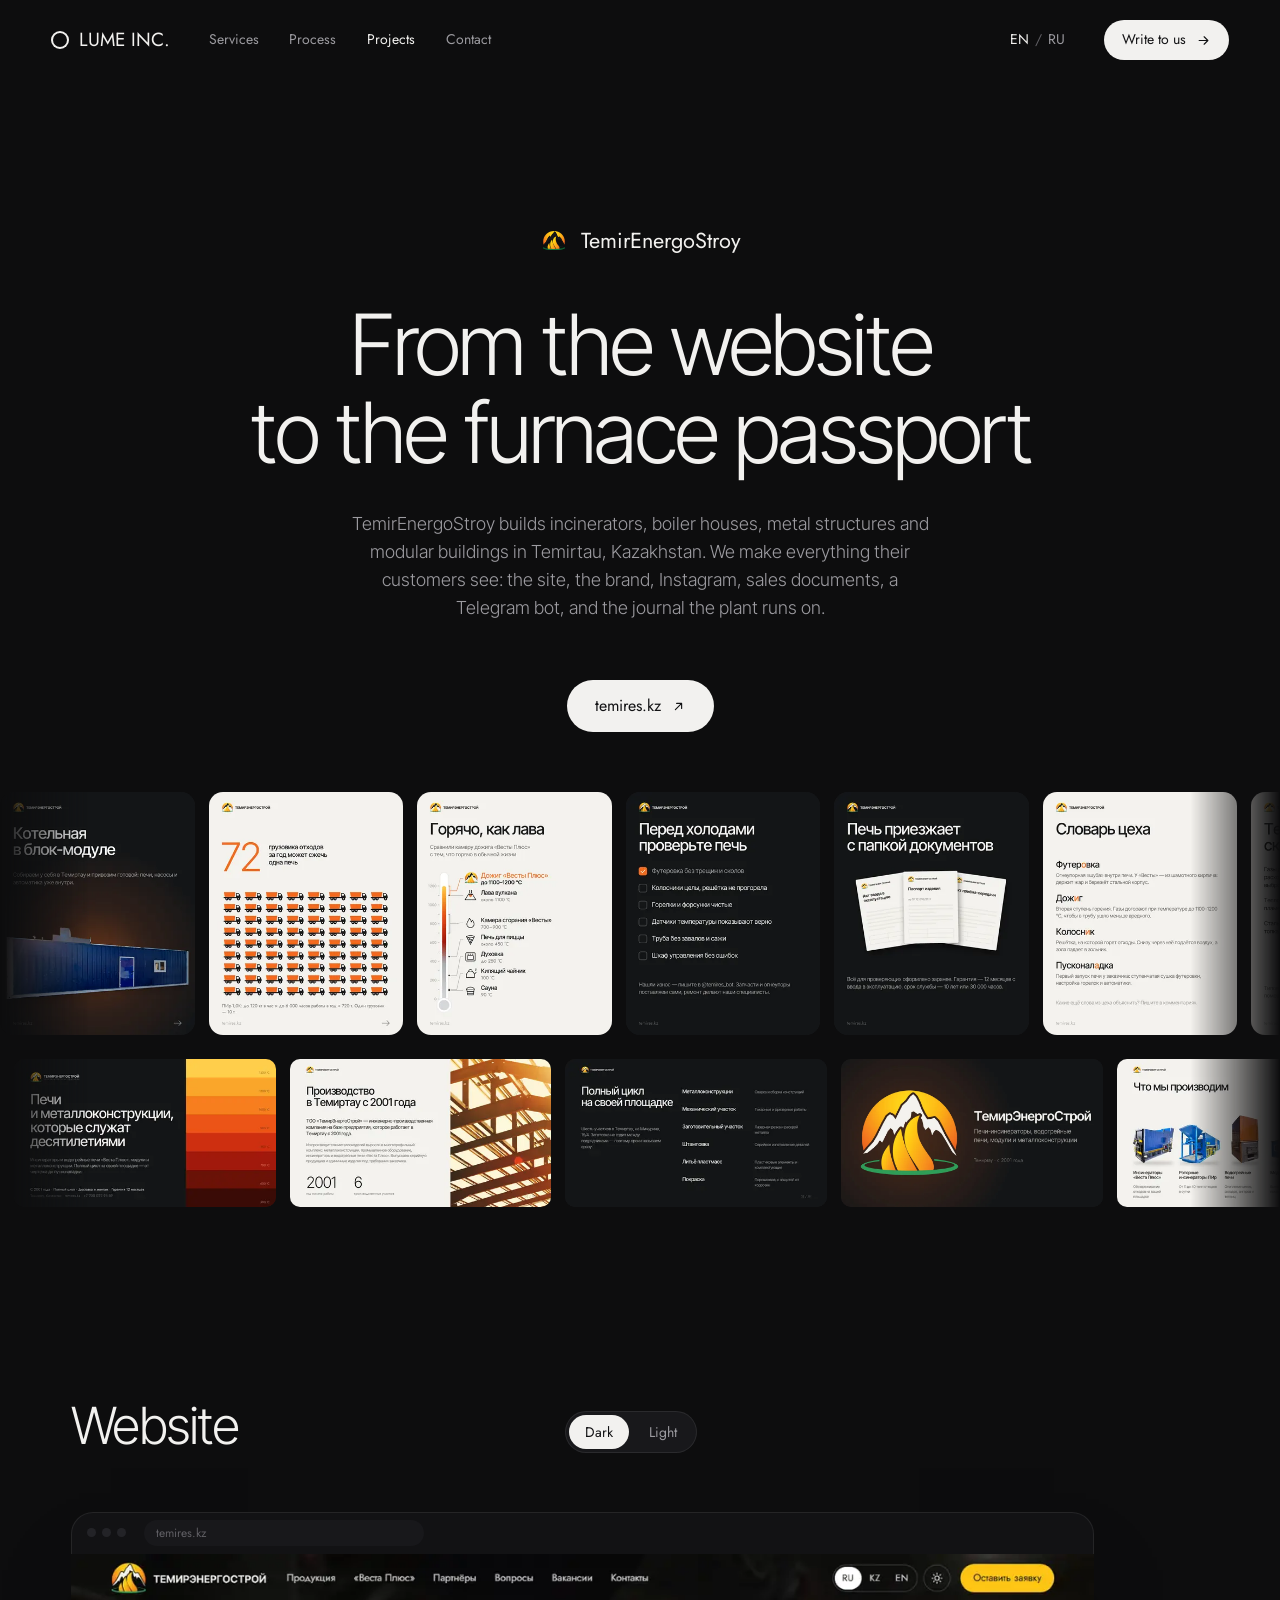
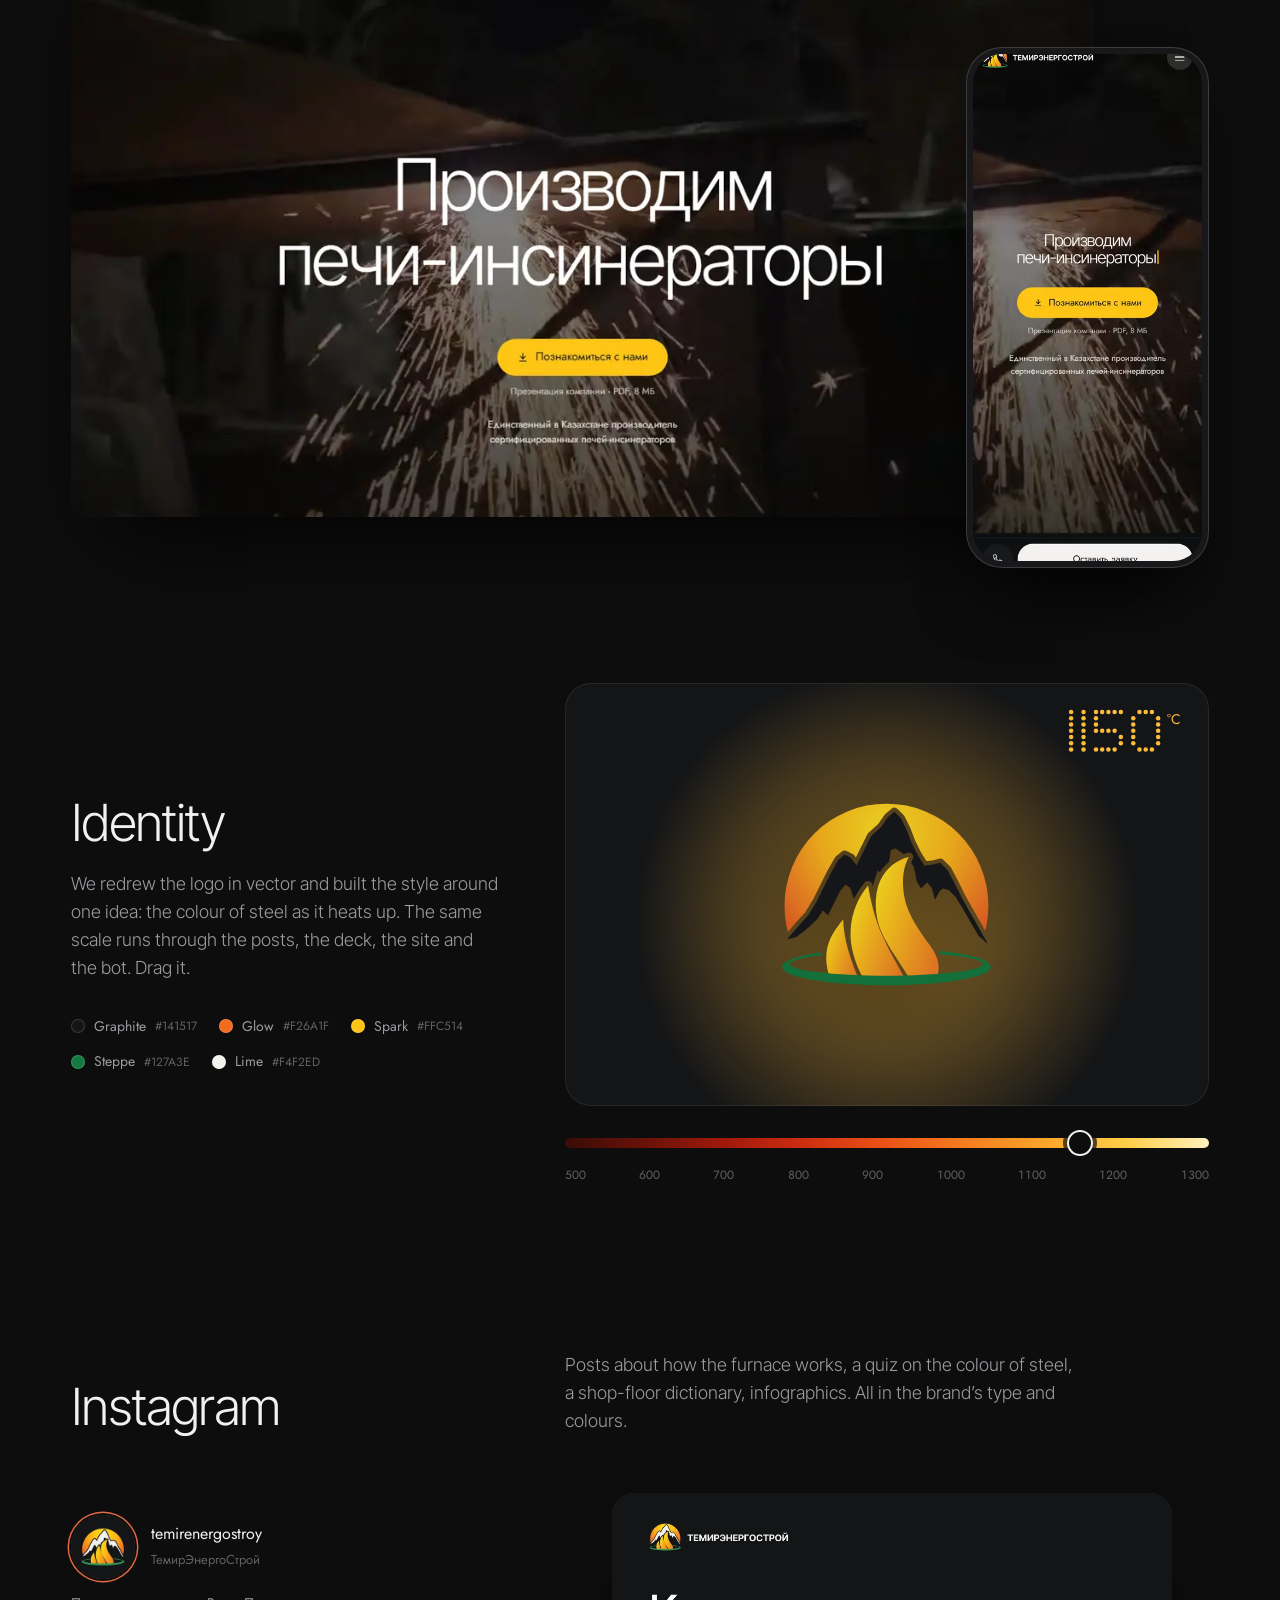
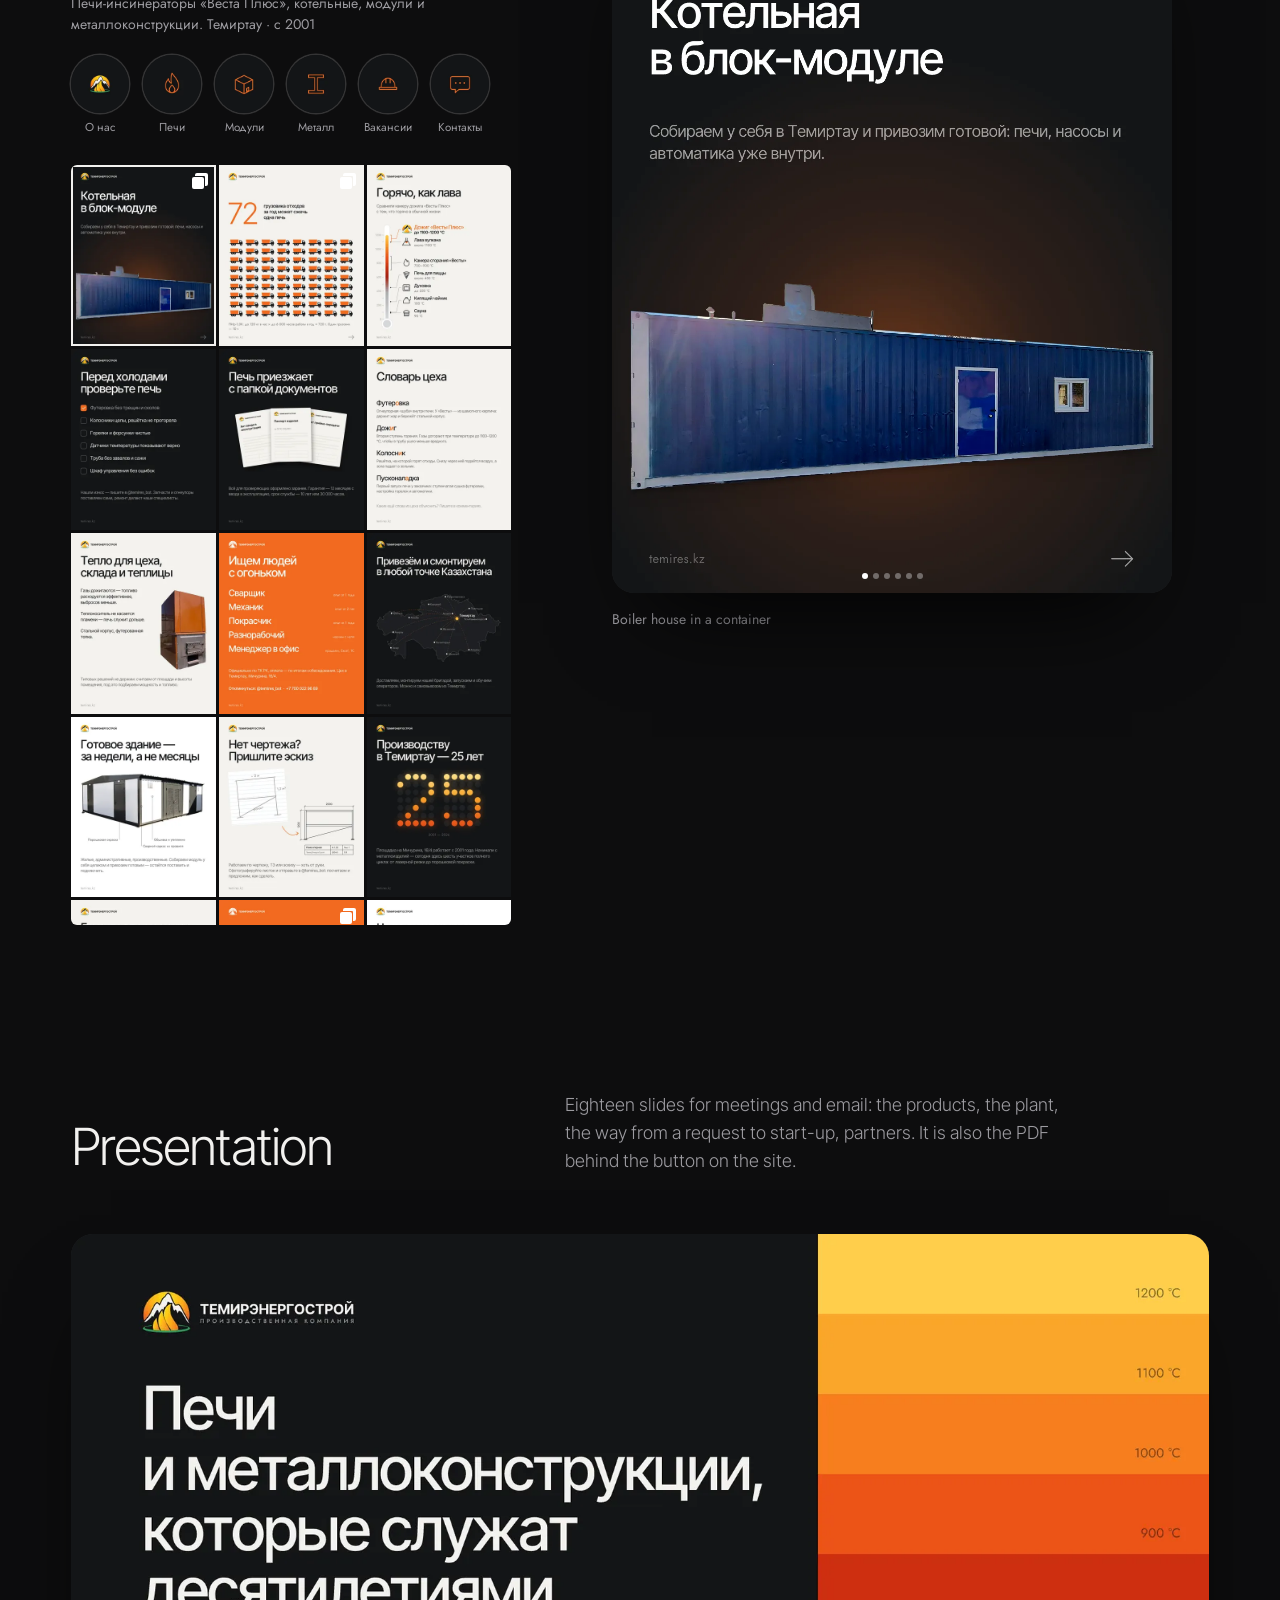
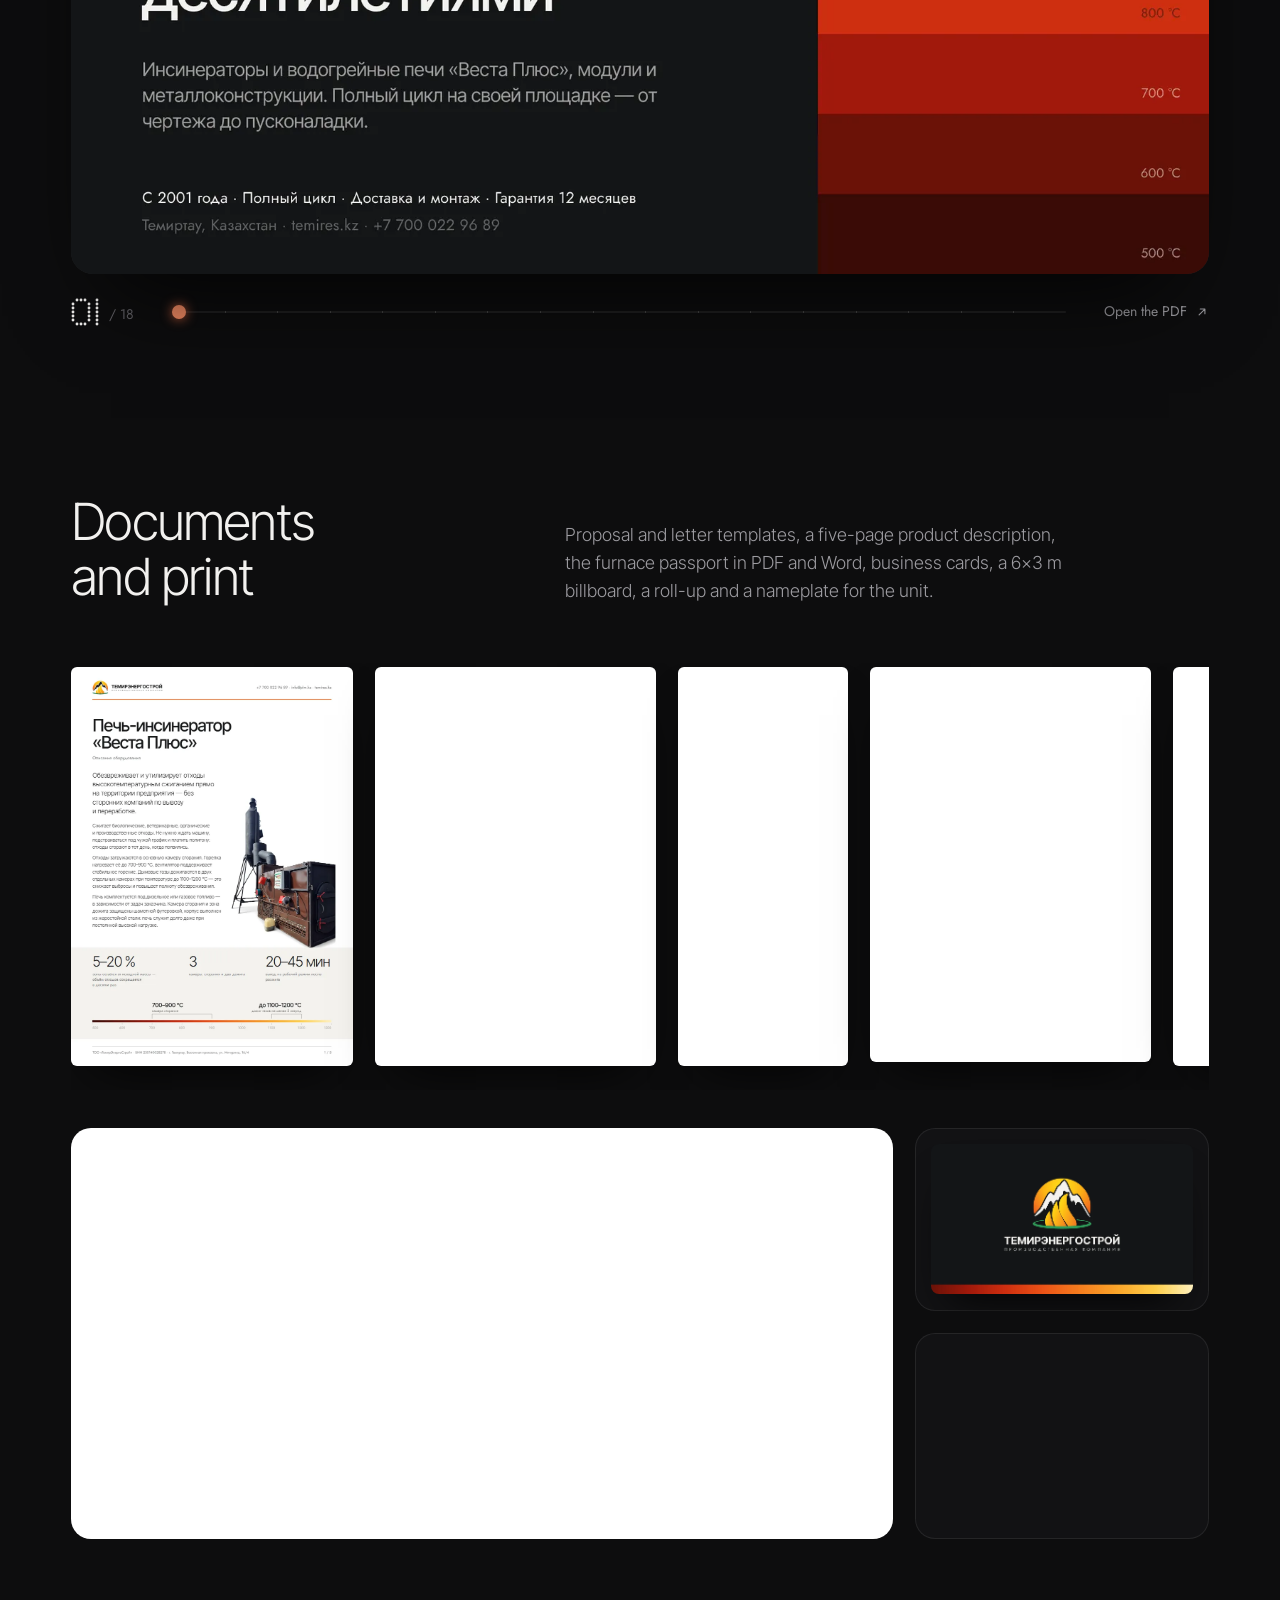
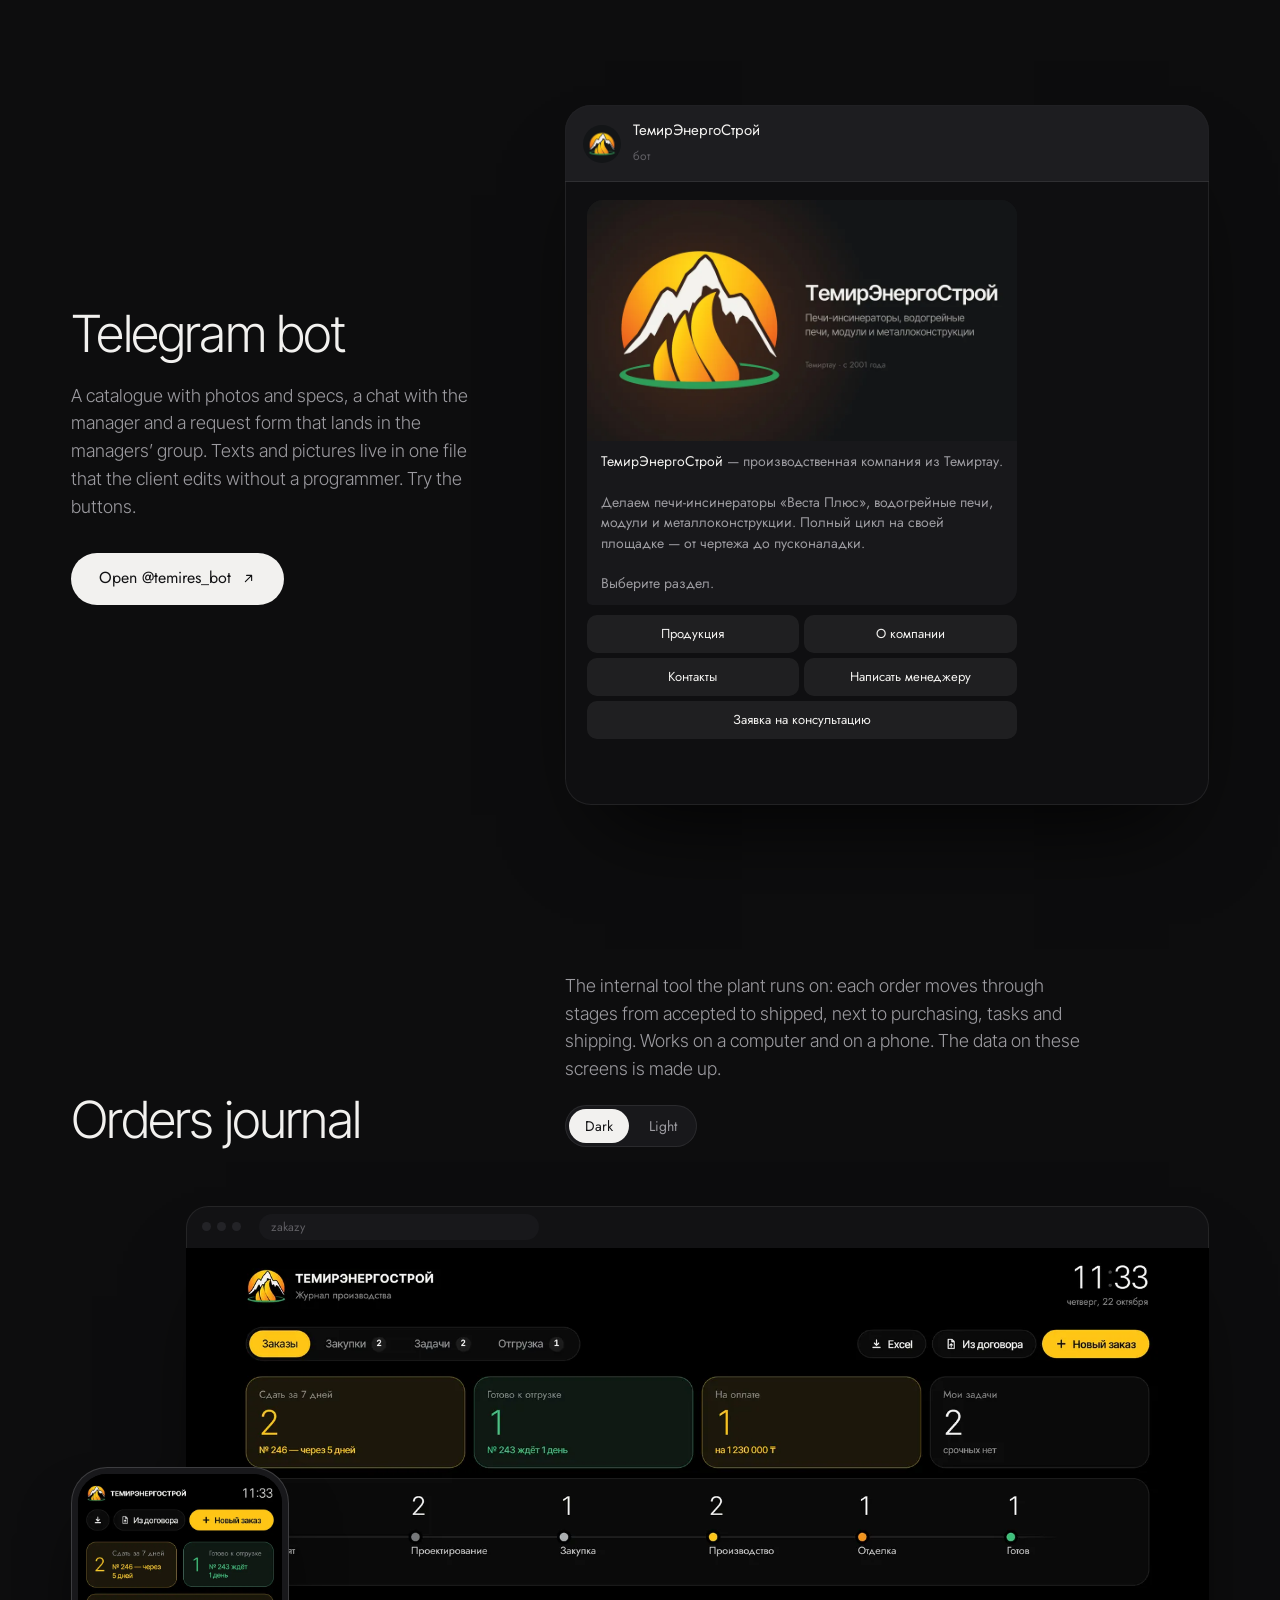
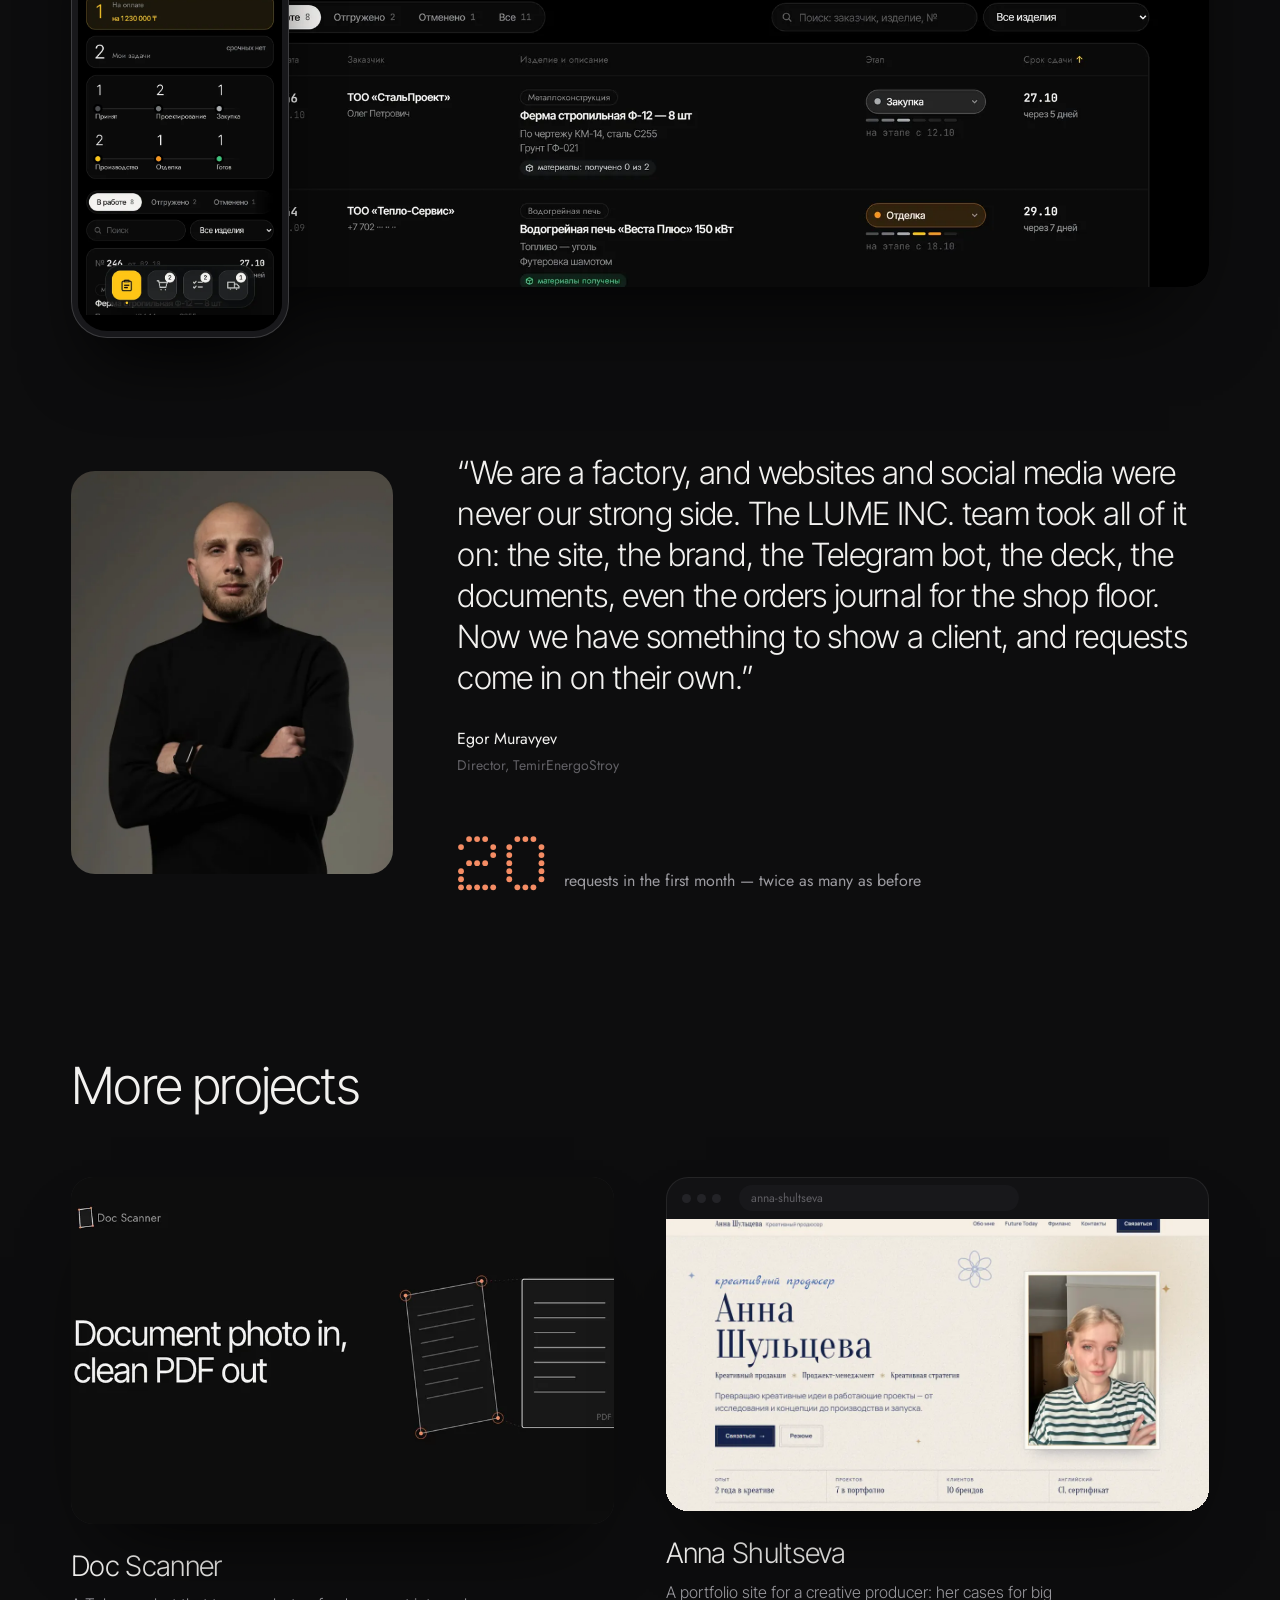
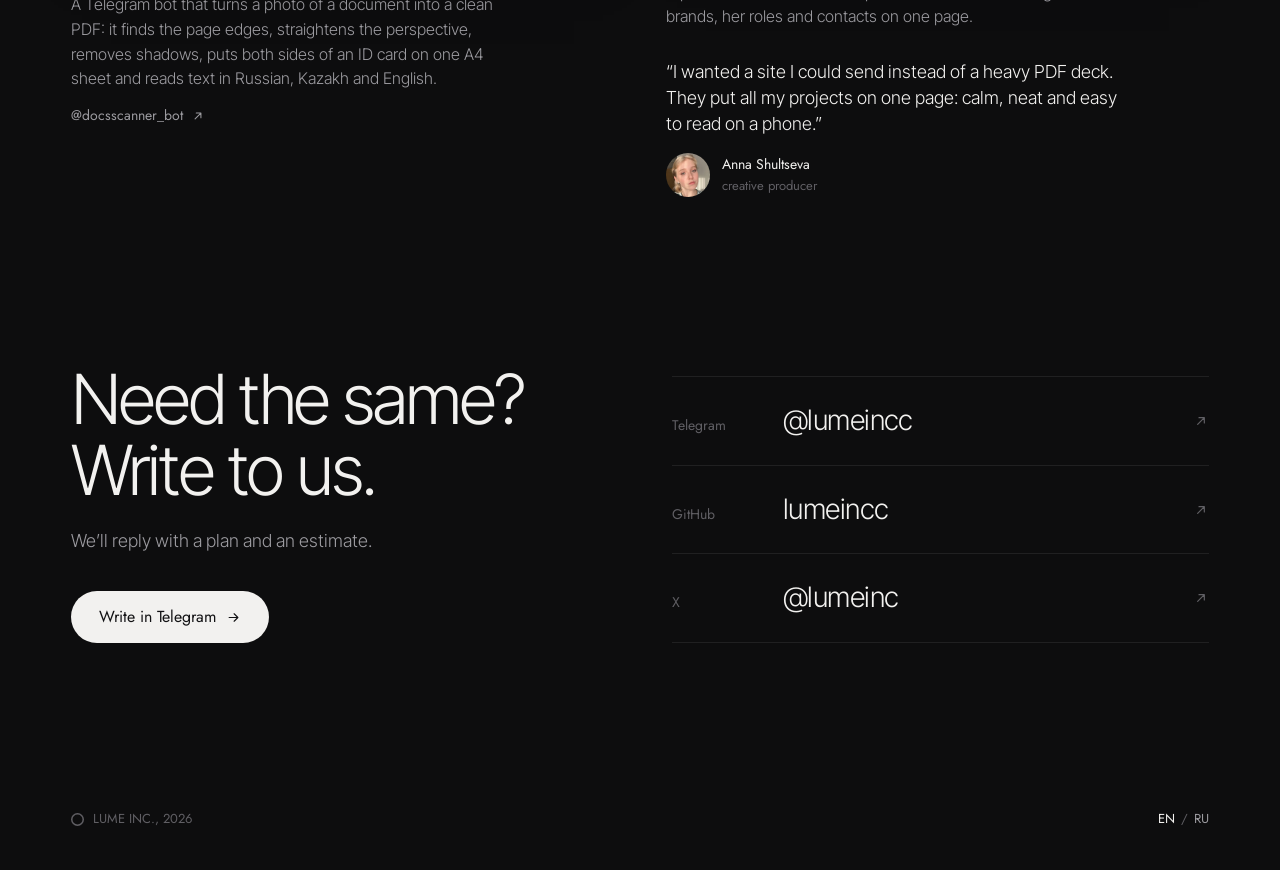
==== projects/index.html @ dc133c52 "design: products block lists LUME messenger and TONNA Co-Authored-By: Claude Opus 5.5 <noreply@anthr" ====
<!doctype html>
<html lang="en">
<head>
<meta charset="utf-8">
<meta name="viewport" content="width=device-width, initial-scale=1">
<title>Projects — LUME INC.</title>
<meta name="description" content="TemirEnergoStroy, a plant in Temirtau: website, identity, Instagram, presentation, documents, a Telegram bot and an orders journal by LUME INC.">
<meta name="robots" content="noai, noimageai">
<meta name="tdm-reservation" content="1">
<meta name="theme-color" content="#0D0D0E">
<meta property="og:type" content="website">
<meta property="og:title" content="Projects — LUME INC.">
<meta property="og:description" content="TemirEnergoStroy, a plant in Temirtau: website, identity, Instagram, presentation, documents, a Telegram bot and an orders journal by LUME INC.">
<meta property="og:image" content="https://lumeincc.github.io/preview.png">
<meta property="og:url" content="https://lumeincc.github.io/projects/">
<meta property="og:locale" content="en_US">
<meta name="twitter:card" content="summary_large_image">
<link rel="alternate" hreflang="en" href="https://lumeincc.github.io/projects/">
<link rel="alternate" hreflang="ru" href="https://lumeincc.github.io/ru/projects/">
<link rel="alternate" hreflang="x-default" href="https://lumeincc.github.io/projects/">
<link rel="icon" href="../favicon.svg" type="image/svg+xml">
<link rel="preload" href="../fonts/inter-tight-300-latin.woff2" as="font" type="font/woff2" crossorigin>
<link rel="preload" href="../fonts/jost-400-latin.woff2" as="font" type="font/woff2" crossorigin>
<link rel="stylesheet" href="../style.css?v=26">
<link rel="stylesheet" href="../projects.css?v=26">
</head>
<body class="pj">

<a class="skip" href="#main">Skip to content</a>

<svg width="0" height="0" style="position:absolute" aria-hidden="true">
  <symbol id="ne" viewBox="0 0 24 24" fill="none" stroke="currentColor" stroke-width="1.8" stroke-linecap="round" stroke-linejoin="round"><path d="M7 17 17 7M9 7h8v8"/></symbol>
  <symbol id="arrow" viewBox="0 0 24 24" fill="none" stroke="currentColor" stroke-width="1.8" stroke-linecap="round" stroke-linejoin="round"><path d="M5 12h14M13 6l6 6-6 6"/></symbol>
</svg>

<header class="top">
  <a class="brand" href="../"><span class="ring" aria-hidden="true"></span>LUME INC.</a>
  <nav class="nav" aria-label="Sections">
    <a href="../#services">Services</a>
    <a href="../#process">Process</a>
    <a href="./" aria-current="page">Projects</a>
    <a href="#contact">Contact</a>
  </nav>
  <span class="lang"><a href="./" aria-current="page" lang="en">EN</a><span aria-hidden="true">/</span><a href="../ru/projects/" hreflang="ru" lang="ru">RU</a></span>
  <a class="btn sm" href="https://t.me/lumeincc">Write to us<svg aria-hidden="true"><use href="#arrow"/></svg></a>
</header>

<main id="main">

  <!-- the client -->
  <section class="hero pj-hero">
    <p class="lockup pj-client"><img src="../projects/temires/temires-mark.svg" width="569" height="517" alt="">TemirEnergoStroy</p>
    <h1><span class="ln">From the website</span><span class="ln">to the furnace passport</span></h1>
    <p class="lead">TemirEnergoStroy builds incinerators, boiler houses, metal structures and modular buildings in Temirtau, Kazakhstan. We make everything their customers see: the site, the brand, Instagram, sales documents, a Telegram bot, and the journal the plant runs on.</p>
    <a class="btn" href="https://temires.kz">temires.kz<svg aria-hidden="true"><use href="#ne"/></svg></a>
  </section>

  <div class="wall" aria-hidden="true">
    <div class="wall-row"><img src="../projects/temires/ig/s/21-kotelnaya-1.webp" width="360" height="450" alt="" loading="lazy" decoding="async"><img src="../projects/temires/ig/s/20-gruzoviki-1.webp" width="360" height="450" alt="" loading="lazy" decoding="async"><img src="../projects/temires/ig/s/19-kak-lava.webp" width="360" height="450" alt="" loading="lazy" decoding="async"><img src="../projects/temires/ig/s/16-chek-list.webp" width="360" height="450" alt="" loading="lazy" decoding="async"><img src="../projects/temires/ig/s/15-dokumenty.webp" width="360" height="450" alt="" loading="lazy" decoding="async"><img src="../projects/temires/ig/s/14-slovar.webp" width="360" height="450" alt="" loading="lazy" decoding="async"><img src="../projects/temires/ig/s/13-vodogreinye.webp" width="360" height="450" alt="" loading="lazy" decoding="async"><img src="../projects/temires/ig/s/12-vakansii.webp" width="360" height="450" alt="" loading="lazy" decoding="async"><img src="../projects/temires/ig/s/11-karta.webp" width="360" height="450" alt="" loading="lazy" decoding="async"><img src="../projects/temires/ig/s/10-modulnye-zdaniya.webp" width="360" height="450" alt="" loading="lazy" decoding="async"><img src="../projects/temires/ig/s/09-po-eskizu.webp" width="360" height="450" alt="" loading="lazy" decoding="async"><img src="../projects/temires/ig/s/08-25-let.webp" width="360" height="450" alt="" loading="lazy" decoding="async"><img src="../projects/temires/ig/s/07-rotornye.webp" width="360" height="450" alt="" loading="lazy" decoding="async"><img src="../projects/temires/ig/s/06-mif-pro-dym-1.webp" width="360" height="450" alt="" loading="lazy" decoding="async"><img src="../projects/temires/ig/s/05-chto-mozhno-szhigat.webp" width="360" height="450" alt="" loading="lazy" decoding="async"><img src="../projects/temires/ig/s/04-kak-ustroena.webp" width="360" height="450" alt="" loading="lazy" decoding="async"><img src="../projects/temires/ig/s/03-kviz-1.webp" width="360" height="450" alt="" loading="lazy" decoding="async"><img src="../projects/temires/ig/s/02-cvet-stali.webp" width="360" height="450" alt="" loading="lazy" decoding="async"><img src="../projects/temires/ig/s/01-obnovlenie-1.webp" width="360" height="450" alt="" loading="lazy" decoding="async"><img src="../projects/temires/ig/s/21-kotelnaya-1.webp" width="360" height="450" alt="" loading="lazy" decoding="async"><img src="../projects/temires/ig/s/20-gruzoviki-1.webp" width="360" height="450" alt="" loading="lazy" decoding="async"><img src="../projects/temires/ig/s/19-kak-lava.webp" width="360" height="450" alt="" loading="lazy" decoding="async"><img src="../projects/temires/ig/s/16-chek-list.webp" width="360" height="450" alt="" loading="lazy" decoding="async"><img src="../projects/temires/ig/s/15-dokumenty.webp" width="360" height="450" alt="" loading="lazy" decoding="async"><img src="../projects/temires/ig/s/14-slovar.webp" width="360" height="450" alt="" loading="lazy" decoding="async"><img src="../projects/temires/ig/s/13-vodogreinye.webp" width="360" height="450" alt="" loading="lazy" decoding="async"><img src="../projects/temires/ig/s/12-vakansii.webp" width="360" height="450" alt="" loading="lazy" decoding="async"><img src="../projects/temires/ig/s/11-karta.webp" width="360" height="450" alt="" loading="lazy" decoding="async"><img src="../projects/temires/ig/s/10-modulnye-zdaniya.webp" width="360" height="450" alt="" loading="lazy" decoding="async"><img src="../projects/temires/ig/s/09-po-eskizu.webp" width="360" height="450" alt="" loading="lazy" decoding="async"><img src="../projects/temires/ig/s/08-25-let.webp" width="360" height="450" alt="" loading="lazy" decoding="async"><img src="../projects/temires/ig/s/07-rotornye.webp" width="360" height="450" alt="" loading="lazy" decoding="async"><img src="../projects/temires/ig/s/06-mif-pro-dym-1.webp" width="360" height="450" alt="" loading="lazy" decoding="async"><img src="../projects/temires/ig/s/05-chto-mozhno-szhigat.webp" width="360" height="450" alt="" loading="lazy" decoding="async"><img src="../projects/temires/ig/s/04-kak-ustroena.webp" width="360" height="450" alt="" loading="lazy" decoding="async"><img src="../projects/temires/ig/s/03-kviz-1.webp" width="360" height="450" alt="" loading="lazy" decoding="async"><img src="../projects/temires/ig/s/02-cvet-stali.webp" width="360" height="450" alt="" loading="lazy" decoding="async"><img src="../projects/temires/ig/s/01-obnovlenie-1.webp" width="360" height="450" alt="" loading="lazy" decoding="async"></div>
    <div class="wall-row b"><img src="../projects/temires/slides/s/01.webp" width="480" height="270" alt="" loading="lazy" decoding="async"><img src="../projects/temires/slides/s/02.webp" width="480" height="270" alt="" loading="lazy" decoding="async"><img src="../projects/temires/slides/s/03.webp" width="480" height="270" alt="" loading="lazy" decoding="async"><img src="../projects/temires/bot/cover.webp" width="960" height="540" alt="" loading="lazy" decoding="async"><img src="../projects/temires/slides/s/04.webp" width="480" height="270" alt="" loading="lazy" decoding="async"><img src="../projects/temires/slides/s/05.webp" width="480" height="270" alt="" loading="lazy" decoding="async"><img src="../projects/temires/slides/s/06.webp" width="480" height="270" alt="" loading="lazy" decoding="async"><img src="../projects/temires/bot/vesta.webp" width="960" height="540" alt="" loading="lazy" decoding="async"><img src="../projects/temires/slides/s/07.webp" width="480" height="270" alt="" loading="lazy" decoding="async"><img src="../projects/temires/slides/s/08.webp" width="480" height="270" alt="" loading="lazy" decoding="async"><img src="../projects/temires/slides/s/09.webp" width="480" height="270" alt="" loading="lazy" decoding="async"><img src="../projects/temires/bot/process.webp" width="960" height="540" alt="" loading="lazy" decoding="async"><img src="../projects/temires/slides/s/10.webp" width="480" height="270" alt="" loading="lazy" decoding="async"><img src="../projects/temires/slides/s/11.webp" width="480" height="270" alt="" loading="lazy" decoding="async"><img src="../projects/temires/slides/s/12.webp" width="480" height="270" alt="" loading="lazy" decoding="async"><img src="../projects/temires/bot/warranty.webp" width="960" height="540" alt="" loading="lazy" decoding="async"><img src="../projects/temires/slides/s/13.webp" width="480" height="270" alt="" loading="lazy" decoding="async"><img src="../projects/temires/slides/s/14.webp" width="480" height="270" alt="" loading="lazy" decoding="async"><img src="../projects/temires/slides/s/15.webp" width="480" height="270" alt="" loading="lazy" decoding="async"><img src="../projects/temires/bot/contacts.webp" width="960" height="540" alt="" loading="lazy" decoding="async"><img src="../projects/temires/slides/s/16.webp" width="480" height="270" alt="" loading="lazy" decoding="async"><img src="../projects/temires/slides/s/17.webp" width="480" height="270" alt="" loading="lazy" decoding="async"><img src="../projects/temires/slides/s/18.webp" width="480" height="270" alt="" loading="lazy" decoding="async"><img src="../projects/temires/bot/modules.webp" width="960" height="540" alt="" loading="lazy" decoding="async"><img src="../projects/temires/slides/s/01.webp" width="480" height="270" alt="" loading="lazy" decoding="async"><img src="../projects/temires/slides/s/02.webp" width="480" height="270" alt="" loading="lazy" decoding="async"><img src="../projects/temires/slides/s/03.webp" width="480" height="270" alt="" loading="lazy" decoding="async"><img src="../projects/temires/bot/cover.webp" width="960" height="540" alt="" loading="lazy" decoding="async"><img src="../projects/temires/slides/s/04.webp" width="480" height="270" alt="" loading="lazy" decoding="async"><img src="../projects/temires/slides/s/05.webp" width="480" height="270" alt="" loading="lazy" decoding="async"><img src="../projects/temires/slides/s/06.webp" width="480" height="270" alt="" loading="lazy" decoding="async"><img src="../projects/temires/bot/vesta.webp" width="960" height="540" alt="" loading="lazy" decoding="async"><img src="../projects/temires/slides/s/07.webp" width="480" height="270" alt="" loading="lazy" decoding="async"><img src="../projects/temires/slides/s/08.webp" width="480" height="270" alt="" loading="lazy" decoding="async"><img src="../projects/temires/slides/s/09.webp" width="480" height="270" alt="" loading="lazy" decoding="async"><img src="../projects/temires/bot/process.webp" width="960" height="540" alt="" loading="lazy" decoding="async"><img src="../projects/temires/slides/s/10.webp" width="480" height="270" alt="" loading="lazy" decoding="async"><img src="../projects/temires/slides/s/11.webp" width="480" height="270" alt="" loading="lazy" decoding="async"><img src="../projects/temires/slides/s/12.webp" width="480" height="270" alt="" loading="lazy" decoding="async"><img src="../projects/temires/bot/warranty.webp" width="960" height="540" alt="" loading="lazy" decoding="async"><img src="../projects/temires/slides/s/13.webp" width="480" height="270" alt="" loading="lazy" decoding="async"><img src="../projects/temires/slides/s/14.webp" width="480" height="270" alt="" loading="lazy" decoding="async"><img src="../projects/temires/slides/s/15.webp" width="480" height="270" alt="" loading="lazy" decoding="async"><img src="../projects/temires/bot/contacts.webp" width="960" height="540" alt="" loading="lazy" decoding="async"><img src="../projects/temires/slides/s/16.webp" width="480" height="270" alt="" loading="lazy" decoding="async"><img src="../projects/temires/slides/s/17.webp" width="480" height="270" alt="" loading="lazy" decoding="async"><img src="../projects/temires/slides/s/18.webp" width="480" height="270" alt="" loading="lazy" decoding="async"><img src="../projects/temires/bot/modules.webp" width="960" height="540" alt="" loading="lazy" decoding="async"></div>
  </div>

  <!-- website -->
  <section class="sec wrap" id="site" data-theme-set>
    <div class="pj-head">
      <h2 class="h2">Website</h2>
      <div><div class="seg" role="group" aria-label="Theme"><button type="button" data-t="dark" aria-pressed="true">Dark</button><button type="button" data-t="light" aria-pressed="false">Light</button></div></div>
    </div>
    <div class="site-stage">
      <div class="browser">
        <div class="bar"><i></i><i></i><i></i><a href="https://temires.kz" aria-label="Open temires.kz">temires.kz</a></div>
        <div class="screen tall" data-auto tabindex="0"><img src="../projects/temires/site/desk-dark.webp" width="1200" height="11398" alt="" loading="lazy" decoding="async" data-tpl="site/desk-{t}.webp"></div>
      </div>
      <div class="phone"><div class="screen" data-auto><img src="../projects/temires/site/phone-dark.webp" width="390" height="16319" alt="" loading="lazy" decoding="async" data-tpl="site/phone-{t}.webp"></div></div>
    </div>
  </section>

  <!-- identity -->
  <section class="sec wrap" id="identity">
    <div class="id">
      <div class="id-txt">
        <h2 class="h2">Identity</h2>
        <p class="lead">We redrew the logo in vector and built the style around one idea: the colour of steel as it heats up. The same scale runs through the posts, the deck, the site and the bot. Drag it.</p>
        <ul class="swatches"><li><b style="background:#141517"></b>Graphite<span>#141517</span></li><li><b style="background:#F26A1F"></b>Glow<span>#F26A1F</span></li><li><b style="background:#FFC514"></b>Spark<span>#FFC514</span></li><li><b style="background:#127A3E"></b>Steppe<span>#127A3E</span></li><li><b style="background:#F4F2ED"></b>Lime<span>#F4F2ED</span></li></ul>
      </div>
      <div class="heat" style="--c:#FBA62A">
        <div class="heat-stage">
          <span class="heat-glow" aria-hidden="true"></span>
          <img class="heat-mark" src="../projects/temires/temires-mark.svg" width="569" height="517" alt="">
          <p class="heat-read" aria-hidden="true"><span class="dm heat-dm" data-dm="1150" data-pitch="7">1150</span><span class="deg">°C</span></p>
        </div>
        <input class="heat-range" type="range" min="500" max="1300" step="10" value="1150" aria-label="Steel temperature" style="--g:linear-gradient(90deg,#3A0B07 0%,#6B1208 12.5%,#A1190B 25%,#CF2F10 37.5%,#EC5317 50%,#F67E1F 62.5%,#FBA62A 75%,#FFCF4A 87.5%,#FFF1BE 100%)">
        <div class="heat-ticks" aria-hidden="true"><span>500</span><span>600</span><span>700</span><span>800</span><span>900</span><span>1000</span><span>1100</span><span>1200</span><span>1300</span></div>
      </div>
    </div>
  </section>

  <!-- instagram -->
  <section class="sec wrap" id="instagram">
    <div class="pj-head">
      <h2 class="h2">Instagram</h2>
      <p class="lead">Posts about how the furnace works, a quiz on the colour of steel, a shop-floor dictionary, infographics. All in the brand’s type and colours.</p>
    </div>
    <div class="ig">
      <div class="ig-prof">
        <div class="ig-top"><img src="../projects/temires/ig/avatar.webp" width="160" height="160" alt="" loading="lazy" decoding="async" class="ig-ava"><div><b>temirenergostroy</b><span>ТемирЭнергоСтрой</span></div></div>
        <p class="ig-bio">Печи-инсинераторы «Веста Плюс», котельные, модули и металлоконструкции. Темиртау · с 2001</p>
        <ul class="ig-hl"><li><button type="button" data-h="0" aria-label="О нас"><img src="../projects/temires/ig/highlight-o-nas.webp" width="160" height="160" alt="" loading="lazy" decoding="async"></button><span>О нас</span></li><li><button type="button" data-h="1" aria-label="Печи"><img src="../projects/temires/ig/highlight-pechi.webp" width="160" height="160" alt="" loading="lazy" decoding="async"></button><span>Печи</span></li><li><button type="button" data-h="2" aria-label="Модули"><img src="../projects/temires/ig/highlight-moduli.webp" width="160" height="160" alt="" loading="lazy" decoding="async"></button><span>Модули</span></li><li><button type="button" data-h="3" aria-label="Металл"><img src="../projects/temires/ig/highlight-metall.webp" width="160" height="160" alt="" loading="lazy" decoding="async"></button><span>Металл</span></li><li><button type="button" data-h="4" aria-label="Вакансии"><img src="../projects/temires/ig/highlight-vakansii.webp" width="160" height="160" alt="" loading="lazy" decoding="async"></button><span>Вакансии</span></li><li><button type="button" data-h="5" aria-label="Контакты"><img src="../projects/temires/ig/highlight-kontakty.webp" width="160" height="160" alt="" loading="lazy" decoding="async"></button><span>Контакты</span></li></ul>
        <div class="ig-grid"><button type="button" class="ig-cell" data-i="0" aria-label="Boiler house in a container" aria-current="true"><img src="../projects/temires/ig/s/21-kotelnaya-1.webp" width="360" height="450" alt="" loading="lazy" decoding="async"><i class="ic-multi"></i></button><button type="button" class="ig-cell" data-i="1" aria-label="72 trucks"><img src="../projects/temires/ig/s/20-gruzoviki-1.webp" width="360" height="450" alt="" loading="lazy" decoding="async"><i class="ic-multi"></i></button><button type="button" class="ig-cell" data-i="2" aria-label="Hot as lava"><img src="../projects/temires/ig/s/19-kak-lava.webp" width="360" height="450" alt="" loading="lazy" decoding="async"></button><button type="button" class="ig-cell" data-i="3" aria-label="Check the furnace before winter"><img src="../projects/temires/ig/s/16-chek-list.webp" width="360" height="450" alt="" loading="lazy" decoding="async"></button><button type="button" class="ig-cell" data-i="4" aria-label="Documents that come with a furnace"><img src="../projects/temires/ig/s/15-dokumenty.webp" width="360" height="450" alt="" loading="lazy" decoding="async"></button><button type="button" class="ig-cell" data-i="5" aria-label="Shop-floor dictionary"><img src="../projects/temires/ig/s/14-slovar.webp" width="360" height="450" alt="" loading="lazy" decoding="async"></button><button type="button" class="ig-cell" data-i="6" aria-label="Water-heating furnaces"><img src="../projects/temires/ig/s/13-vodogreinye.webp" width="360" height="450" alt="" loading="lazy" decoding="async"></button><button type="button" class="ig-cell" data-i="7" aria-label="Vacancies"><img src="../projects/temires/ig/s/12-vakansii.webp" width="360" height="450" alt="" loading="lazy" decoding="async"></button><button type="button" class="ig-cell" data-i="8" aria-label="Delivery across Kazakhstan"><img src="../projects/temires/ig/s/11-karta.webp" width="360" height="450" alt="" loading="lazy" decoding="async"></button><button type="button" class="ig-cell" data-i="9" aria-label="Modular buildings"><img src="../projects/temires/ig/s/10-modulnye-zdaniya.webp" width="360" height="450" alt="" loading="lazy" decoding="async"></button><button type="button" class="ig-cell" data-i="10" aria-label="No drawing? Send a sketch"><img src="../projects/temires/ig/s/09-po-eskizu.webp" width="360" height="450" alt="" loading="lazy" decoding="async"></button><button type="button" class="ig-cell" data-i="11" aria-label="25 years of production"><img src="../projects/temires/ig/s/08-25-let.webp" width="360" height="450" alt="" loading="lazy" decoding="async"></button><button type="button" class="ig-cell" data-i="12" aria-label="Rotary incinerators"><img src="../projects/temires/ig/s/07-rotornye.webp" width="360" height="450" alt="" loading="lazy" decoding="async"></button><button type="button" class="ig-cell" data-i="13" aria-label="The smoke myth"><img src="../projects/temires/ig/s/06-mif-pro-dym-1.webp" width="360" height="450" alt="" loading="lazy" decoding="async"><i class="ic-multi"></i></button><button type="button" class="ig-cell" data-i="14" aria-label="What it can burn"><img src="../projects/temires/ig/s/05-chto-mozhno-szhigat.webp" width="360" height="450" alt="" loading="lazy" decoding="async"></button><button type="button" class="ig-cell" data-i="15" aria-label="How «Vesta Plus» works"><img src="../projects/temires/ig/s/04-kak-ustroena.webp" width="360" height="450" alt="" loading="lazy" decoding="async"></button><button type="button" class="ig-cell" data-i="16" aria-label="Quiz: which bar is at 900 °C"><img src="../projects/temires/ig/s/03-kviz-1.webp" width="360" height="450" alt="" loading="lazy" decoding="async"><i class="ic-multi"></i></button><button type="button" class="ig-cell" data-i="17" aria-label="The colour of steel"><img src="../projects/temires/ig/s/02-cvet-stali.webp" width="360" height="450" alt="" loading="lazy" decoding="async"></button><button type="button" class="ig-cell" data-i="18" aria-label="We have updated"><img src="../projects/temires/ig/s/01-obnovlenie-1.webp" width="360" height="450" alt="" loading="lazy" decoding="async"><i class="ic-multi"></i></button></div>
      </div>
      <figure class="ig-view" aria-live="polite">
        <div class="ig-frame">
          <img class="ig-img" src="../projects/temires/ig/l/21-kotelnaya-1.webp" width="1080" height="1350" alt="">
          <button type="button" class="arr prev" aria-label="Previous"><svg aria-hidden="true" viewBox="0 0 24 24" fill="none" stroke="currentColor" stroke-width="1.8" stroke-linecap="round" stroke-linejoin="round"><path d="M15 6l-6 6 6 6"/></svg></button>
          <button type="button" class="arr next" aria-label="Next"><svg aria-hidden="true" viewBox="0 0 24 24" fill="none" stroke="currentColor" stroke-width="1.8" stroke-linecap="round" stroke-linejoin="round"><path d="M9 6l6 6-6 6"/></svg></button>
          <div class="ig-dots" aria-hidden="true"></div>
        </div>
        <figcaption class="ig-cap">Boiler house in a container</figcaption>
      </figure>
    </div>
    <script type="application/json" id="ig-data">{"posts":[{"t":"Boiler house in a container","s":["ig/l/21-kotelnaya-1.webp","ig/l/21-kotelnaya-2.webp","ig/l/21-kotelnaya-3.webp","ig/l/21-kotelnaya-4.webp","ig/l/21-kotelnaya-5.webp","ig/l/21-kotelnaya-6.webp"]},{"t":"72 trucks","s":["ig/l/20-gruzoviki-1.webp","ig/l/20-gruzoviki-2.webp"]},{"t":"Hot as lava","s":["ig/l/19-kak-lava.webp"]},{"t":"Check the furnace before winter","s":["ig/l/16-chek-list.webp"]},{"t":"Documents that come with a furnace","s":["ig/l/15-dokumenty.webp"]},{"t":"Shop-floor dictionary","s":["ig/l/14-slovar.webp"]},{"t":"Water-heating furnaces","s":["ig/l/13-vodogreinye.webp"]},{"t":"Vacancies","s":["ig/l/12-vakansii.webp"]},{"t":"Delivery across Kazakhstan","s":["ig/l/11-karta.webp"]},{"t":"Modular buildings","s":["ig/l/10-modulnye-zdaniya.webp"]},{"t":"No drawing? Send a sketch","s":["ig/l/09-po-eskizu.webp"]},{"t":"25 years of production","s":["ig/l/08-25-let.webp"]},{"t":"Rotary incinerators","s":["ig/l/07-rotornye.webp"]},{"t":"The smoke myth","s":["ig/l/06-mif-pro-dym-1.webp","ig/l/06-mif-pro-dym-2.webp"]},{"t":"What it can burn","s":["ig/l/05-chto-mozhno-szhigat.webp"]},{"t":"How «Vesta Plus» works","s":["ig/l/04-kak-ustroena.webp"]},{"t":"Quiz: which bar is at 900 °C","s":["ig/l/03-kviz-1.webp","ig/l/03-kviz-2.webp"]},{"t":"The colour of steel","s":["ig/l/02-cvet-stali.webp"]},{"t":"We have updated","s":["ig/l/01-obnovlenie-1.webp","ig/l/01-obnovlenie-2.webp","ig/l/01-obnovlenie-3.webp","ig/l/01-obnovlenie-4.webp"]}],"hl":[{"t":"О нас","s":["ig/l/story-obnovlenie.webp"],"story":true},{"t":"Печи","s":["ig/l/story-podbor.webp"],"story":true},{"t":"Модули","s":["ig/l/10-modulnye-zdaniya.webp"],"story":false},{"t":"Металл","s":["ig/l/09-po-eskizu.webp"],"story":false},{"t":"Вакансии","s":["ig/l/story-vakansii.webp"],"story":true},{"t":"Контакты","s":["ig/l/story-kontakty.webp"],"story":true}]}</script>
  </section>


  <!-- presentation -->
  <section class="sec wrap" id="deck">
    <div class="pj-head">
      <h2 class="h2">Presentation</h2>
      <p class="lead">Eighteen slides for meetings and email: the products, the plant, the way from a request to start-up, partners. It is also the PDF behind the button on the site.</p>
    </div>
    <div class="deck">
      <div class="deck-frame">
        <img class="deck-img" src="../projects/temires/slides/01.webp" width="1600" height="900" alt="Slide 1">
        <button type="button" class="arr prev" aria-label="Previous"><svg aria-hidden="true" viewBox="0 0 24 24" fill="none" stroke="currentColor" stroke-width="1.8" stroke-linecap="round" stroke-linejoin="round"><path d="M15 6l-6 6 6 6"/></svg></button>
        <button type="button" class="arr next" aria-label="Next"><svg aria-hidden="true" viewBox="0 0 24 24" fill="none" stroke="currentColor" stroke-width="1.8" stroke-linecap="round" stroke-linejoin="round"><path d="M9 6l6 6-6 6"/></svg></button>
      </div>
      <div class="deck-bar">
        <p class="deck-n" aria-hidden="true"><span class="dm deck-dm" data-dm="01" data-pitch="5">01</span><span>/ 18</span></p>
        <input class="deck-range" type="range" min="1" max="18" value="1" aria-label="Slide">
        <a class="deck-pdf" href="https://cdn.jsdelivr.net/gh/lumeincc/temires-files@v3/temires-presentation.pdf">Open the PDF<svg aria-hidden="true"><use href="#ne"/></svg></a>
      </div>
    </div>
  </section>


  <!-- paper -->
  <section class="sec wrap" id="paper">
    <div class="pj-head">
      <h2 class="h2">Documents and print</h2>
      <p class="lead">Proposal and letter templates, a five-page product description, the furnace passport in PDF and Word, business cards, a 6×3 m billboard, a roll-up and a nameplate for the unit.</p>
    </div>
    <div class="sheets" tabindex="0"><figure class="sheet"><img src="../projects/temires/paper/opisanie-01.webp" width="794" height="1123" alt="" loading="lazy" decoding="async"></figure><figure class="sheet"><img src="../projects/temires/paper/opisanie-02.webp" width="794" height="1123" alt="" loading="lazy" decoding="async"></figure><figure class="sheet tall"><img src="../projects/temires/paper/rollup.webp" width="600" height="1412" alt="" loading="lazy" decoding="async"></figure><figure class="sheet"><img src="../projects/temires/paper/pasport-01.webp" width="794" height="1123" alt="" loading="lazy" decoding="async"></figure><figure class="sheet"><img src="../projects/temires/paper/opisanie-03.webp" width="794" height="1123" alt="" loading="lazy" decoding="async"></figure><figure class="sheet"><img src="../projects/temires/paper/opisanie-04.webp" width="794" height="1123" alt="" loading="lazy" decoding="async"></figure><figure class="sheet"><img src="../projects/temires/paper/opisanie-05.webp" width="794" height="1123" alt="" loading="lazy" decoding="async"></figure><figure class="sheet"><img src="../projects/temires/paper/pasport-10.webp" width="794" height="1123" alt="" loading="lazy" decoding="async"></figure><figure class="sheet"><img src="../projects/temires/paper/pasport-11.webp" width="794" height="1123" alt="" loading="lazy" decoding="async"></figure><figure class="sheet"><img src="../projects/temires/paper/blank.webp" width="794" height="1123" alt="" loading="lazy" decoding="async"></figure></div>
    <div class="desk">
      <figure class="dk bill"><img src="../projects/temires/paper/billboard.webp" width="1500" height="750" alt="" loading="lazy" decoding="async"></figure>
      <button type="button" class="dk vcard" aria-pressed="false" aria-label="Turn the business card over"><span class="vc-in"><span class="vc-f"><img src="../projects/temires/paper/card-front.webp" width="1110" height="638" alt="" loading="lazy" decoding="async"></span><span class="vc-b"><img src="../projects/temires/paper/card-back.webp" width="1110" height="638" alt="" loading="lazy" decoding="async"></span></span></button>
      <figure class="dk plate"><img src="../projects/temires/paper/shildik.webp" width="900" height="600" alt="" loading="lazy" decoding="async"></figure>
    </div>
  </section>

  <!-- bot -->
  <section class="sec wrap" id="bot">
    <div class="bot">
      <div class="bot-txt">
        <h2 class="h2">Telegram bot</h2>
        <p class="lead">A catalogue with photos and specs, a chat with the manager and a request form that lands in the managers’ group. Texts and pictures live in one file that the client edits without a programmer. Try the buttons.</p>
        <a class="btn" href="https://t.me/temires_bot">Open @temires_bot<svg aria-hidden="true"><use href="#ne"/></svg></a>
      </div>
      <div class="tg-win">
        <div class="tg-head"><img src="../projects/temires/ig/avatar.webp" width="160" height="160" alt="" loading="lazy" decoding="async" class="tg-ava"><div><b>ТемирЭнергоСтрой</b><span>бот</span></div></div>
        <div class="tg-log" aria-live="polite"></div>
      </div>
    </div>
    <script type="application/json" id="bot-data">{"pages":{"home":{"p":"bot/cover.webp","t":"<b>ТемирЭнергоСтрой</b> — производственная компания из Темиртау.\n\nДелаем печи-инсинераторы «Веста Плюс», водогрейные печи, модули и металлоконструкции. Полный цикл на своей площадке — от чертежа до пусконаладки.\n\nВыберите раздел.","b":["products","about","contacts","chat","lead"]},"products":{"p":"bot/products.webp","t":"<b>Продукция</b>\n\nОборудование «Веста Плюс» и изделия по чертежам заказчика. Изготовление — 30–35 рабочих дней.\n\nВыберите направление — покажем фото и характеристики.","b":["vesta","rotor","water","modules","metal"]},"vesta":{"p":"bot/vesta.webp","t":"<b>Печи-инсинераторы «Веста Плюс»</b>\n\n• Сжигание 700–900 °C, дожиг газов до 1100–1200 °C\n• Остаётся 5–20 % золы от массы отходов\n• Дизель или газ, автоматический шкаф управления\n• Паспорт по ТР ТС 010/2011, гарантия 12 месяцев","b":["lead"]},"rotor":{"p":"bot/rotor.webp","t":"<b>Роторные инсинераторы ПИр</b>\nОт 11 до 40 тонн отходов в сутки.\n\nБарабан вращается, поэтому твёрдое и жидкое, мелочь и крупные куски прогорают равномерно. Подходят для нефтешлама, грунта и биологических отходов.","b":["lead"]},"water":{"p":"bot/water.webp","t":"<b>Водогрейные печи «Веста Плюс»</b>\nТепло для цехов, складов, ангаров, теплиц и ферм.\n\nТиповых решений не держим: считаем от площади и высоты помещения.","b":["lead"]},"modules":{"p":"bot/modules.webp","t":"<b>Жилые и производственные модули</b>\n\nМодуль собираем у себя целиком и привозим готовым — остаётся поставить и подключить. Готовое здание за недели, а не месяцы.","b":["lead"]},"metal":{"p":"bot/metal.webp","t":"<b>Металлоконструкции и металлообработка</b>\n\nЛазерная резка, гибка, токарка, сварка, порошковая покраска. Работаем по чертежу, ТЗ или эскизу — хоть от руки на листке.","b":["lead"]},"about":{"p":"bot/about.webp","t":"<b>О компании</b>\n\nПредприятие работает в Темиртау с 2001 года. Начинали с металлоизделий, выросли в многопрофильное производство.","b":["production","process","warranty"]},"production":{"p":"bot/production.webp","t":"<b>Полный цикл на своей площадке</b>\n\nШесть участков: сварка и сборка, мехобработка, лазерная резка, штамповка, литьё пластмасс, порошковая покраска. Ничего не отдаём на сторону.","b":["process"]},"process":{"p":"bot/process.webp","t":"<b>От заявки до пуска — под ключ</b>\n\n1. Изготовление — 30–35 рабочих дней\n2. Доставка до объекта\n3. Монтаж нашей бригадой\n4. Пусконаладка\n5. Инструктаж операторов\n6. Паспорт и акты","b":["warranty"]},"warranty":{"p":"bot/warranty.webp","t":"<b>Гарантия и сервис</b>\n\n• гарантия — 12 месяцев с ввода в эксплуатацию\n• срок службы — 10 лет\n• ресурс — 30 000 часов\n\nЗапчасти и огнеупоры поставляем сами.","b":["lead"]},"contacts":{"p":"bot/contacts.webp","t":"<b>Контакты</b>\n\nг. Темиртау, ул. Мичурина, 16/4\n+7 700 022 96 89\ninfo@plm.kz · temires.kz\n\nПн–пт 9:00–18:00","b":["chat"]},"chat":{"p":"bot/chat.webp","t":"<b>Написать менеджеру</b>\n\nЗадайте вопрос прямо в этом чате — текстом, голосовым, фото или файлом. Менеджер ответит здесь же.","b":[]},"lead":{"p":"bot/lead.webp","t":"<b>Заявка на консультацию</b>\n\nМенеджер перезвонит, ответит на вопросы и поможет подобрать решение. Заполнение займёт пару минут.","b":[]}},"titles":{"products":"Продукция","about":"О компании","contacts":"Контакты","chat":"Написать менеджеру","lead":"Заявка на консультацию","vesta":"Инсинераторы «Веста Плюс»","rotor":"Роторные инсинераторы ПИр","water":"Водогрейные печи","modules":"Модули","metal":"Металлоконструкции","production":"Производство","process":"Как мы работаем","warranty":"Гарантия и сервис","home":"Меню"},"note":"Here the bot asks for the topic, name and phone. The demo stops here.","done":"bot/lead_done.webp"}</script>
  </section>

  <!-- orders journal -->
  <section class="sec wrap" id="journal" data-theme-set>
    <div class="pj-head">
      <h2 class="h2">Orders journal</h2>
      <div><p class="lead">The internal tool the plant runs on: each order moves through stages from accepted to shipped, next to purchasing, tasks and shipping. Works on a computer and on a phone. The data on these screens is made up.</p><div class="seg" role="group" aria-label="Theme"><button type="button" data-t="dark" aria-pressed="true">Dark</button><button type="button" data-t="light" aria-pressed="false">Light</button></div></div>
    </div>
    <div class="j-stage">
      <div class="browser">
        <div class="bar"><i></i><i></i><i></i><span>zakazy</span></div>
        <div class="screen"><img src="../projects/temires/journal/desk-dark.webp" width="1600" height="1000" alt="" loading="lazy" decoding="async" data-tpl="journal/desk-{t}.webp"></div>
      </div>
      <div class="phone"><div class="screen"><img src="../projects/temires/journal/phone-dark.webp" width="585" height="1266" alt="" loading="lazy" decoding="async" data-tpl="journal/phone-{t}.webp"></div></div>
    </div>
  </section>

  <!-- the client's word -->
  <section class="sec wrap" id="review">
    <figure class="review">
      <img src="../projects/temires/director.webp" width="720" height="900" alt="Egor Muravyev" loading="lazy" decoding="async" class="rv-photo">
      <div class="rv-body">
        <blockquote><p>We are a factory, and websites and social media were never our strong side. The LUME INC. team took all of it on: the site, the brand, the Telegram bot, the deck, the documents, even the orders journal for the shop floor. Now we have something to show a client, and requests come in on their own.</p></blockquote>
        <figcaption><b>Egor Muravyev</b><span>Director, TemirEnergoStroy</span></figcaption>
        <p class="rv-num"><span class="dm" data-dm="20" data-pitch="8">20</span><span>requests in the first month — twice as many as before</span></p>
      </div>
    </figure>
  </section>

  <!-- smaller projects -->
  <section class="sec wrap" id="more">
    <h2 class="h2">More projects</h2>
    <div class="more">
      <article class="mp">
        <div class="mp-vis cyc" data-cycle><img src="../projects/docscanner/welcome-en.webp" width="960" height="540" alt="" loading="lazy" decoding="async" class="on"><img src="../projects/docscanner/id-en.webp" width="960" height="540" alt="" loading="lazy" decoding="async"><img src="../projects/docscanner/tips-en.webp" width="960" height="540" alt="" loading="lazy" decoding="async"></div>
        <h3>Doc Scanner</h3>
        <p>A Telegram bot that turns a photo of a document into a clean PDF: it finds the page edges, straightens the perspective, removes shadows, puts both sides of an ID card on one A4 sheet and reads text in Russian, Kazakh and English.</p>
        <a href="https://t.me/docsscanner_bot">@docsscanner_bot<svg aria-hidden="true"><use href="#ne"/></svg></a>
      </article>
      <article class="mp">
        <div class="mp-vis browser">
          <div class="bar"><i></i><i></i><i></i><span>anna-shultseva</span></div>
          <div class="screen" data-auto><img src="../projects/anna/desk.webp" width="1200" height="13121" alt="" loading="lazy" decoding="async"></div>
        </div>
        <h3>Anna Shultseva</h3>
        <p>A portfolio site for a creative producer: her cases for big brands, her roles and contacts on one page.</p>
        <figure class="mp-quote">
          <blockquote><p>I wanted a site I could send instead of a heavy PDF deck. They put all my projects on one page: calm, neat and easy to read on a phone.</p></blockquote>
          <figcaption><img src="../projects/anna/anna.webp" width="240" height="240" alt="" loading="lazy" decoding="async"><span><b>Anna Shultseva</b>creative producer</span></figcaption>
        </figure>
      </article>
    </div>
  </section>

  <!-- contact -->
  <section class="sec wrap" id="contact">
    <div class="contact">
      <div>
        <h2 class="h2">Need the same? Write to us.</h2>
        <p class="lead">We’ll reply with a plan and an estimate.</p>
        <a class="btn" href="https://t.me/lumeincc">Write in Telegram<svg aria-hidden="true"><use href="#arrow"/></svg></a>
      </div>
      <ul class="links">
        <li><a href="https://t.me/lumeincc"><span class="k">Telegram</span><span class="v">@lumeincc</span><svg aria-hidden="true"><use href="#ne"/></svg></a></li>
        <li><a href="https://github.com/lumeincc"><span class="k">GitHub</span><span class="v">lumeincc</span><svg aria-hidden="true"><use href="#ne"/></svg></a></li>
        <li><a href="https://x.com/lumeinc"><span class="k">X</span><span class="v">@lumeinc</span><svg aria-hidden="true"><use href="#ne"/></svg></a></li>
      </ul>
    </div>
  </section>

</main>

<footer class="foot wrap">
  <span class="mark"><span class="ring" aria-hidden="true"></span>LUME INC., 2026</span>
  <span class="lang"><a href="./" aria-current="page" lang="en">EN</a><span aria-hidden="true">/</span><a href="../ru/projects/" hreflang="ru" lang="ru">RU</a></span>
</footer>

<script src="../site.js?v=26"></script>
<script src="../projects.js?v=26" data-media="../projects/temires/"></script>
</body>
</html>
---- style.css ----
/* LUME INC. — dark page, Inter Tight for type, Jost for interface text, one warm accent.
   Blocks are separated by air, not by labels or rules. */

@font-face{font-family:"Inter Tight";font-style:normal;font-weight:300;font-display:swap;src:url(fonts/inter-tight-300-latin.woff2) format("woff2");unicode-range:U+0000-00FF,U+0131,U+0152-0153,U+02BB-02BC,U+02C6,U+02DA,U+02DC,U+0304,U+0308,U+0329,U+2000-206F,U+20AC,U+2122,U+2191,U+2193,U+2212,U+2215,U+FEFF,U+FFFD}
@font-face{font-family:"Inter Tight";font-style:normal;font-weight:300;font-display:swap;src:url(fonts/inter-tight-300-cyrillic.woff2) format("woff2");unicode-range:U+0301,U+0400-045F,U+0490-0491,U+04B0-04B1,U+2116}
@font-face{font-family:"Inter Tight";font-style:normal;font-weight:400;font-display:swap;src:url(fonts/inter-tight-400-latin.woff2) format("woff2");unicode-range:U+0000-00FF,U+0131,U+0152-0153,U+02BB-02BC,U+02C6,U+02DA,U+02DC,U+0304,U+0308,U+0329,U+2000-206F,U+20AC,U+2122,U+2191,U+2193,U+2212,U+2215,U+FEFF,U+FFFD}
@font-face{font-family:"Inter Tight";font-style:normal;font-weight:400;font-display:swap;src:url(fonts/inter-tight-400-cyrillic.woff2) format("woff2");unicode-range:U+0301,U+0400-045F,U+0490-0491,U+04B0-04B1,U+2116}
@font-face{font-family:"Jost";font-style:normal;font-weight:400;font-display:swap;src:url(fonts/jost-400-latin.woff2) format("woff2");unicode-range:U+0000-00FF,U+0131,U+0152-0153,U+02BB-02BC,U+02C6,U+02DA,U+02DC,U+0304,U+0308,U+0329,U+2000-206F,U+20AC,U+2122,U+2191,U+2193,U+2212,U+2215,U+FEFF,U+FFFD}
@font-face{font-family:"Jost";font-style:normal;font-weight:400;font-display:swap;src:url(fonts/jost-400-cyrillic.woff2) format("woff2");unicode-range:U+0301,U+0400-045F,U+0490-0491,U+04B0-04B1,U+2116}

:root{
  color-scheme:dark;
  --bg:#0D0D0E;
  --card:#121214;
  --surface:#18181B;
  --surface-2:#232327;
  --fg:#F2F1EF;
  --fg-2:#9C9BA0;
  --fg-3:#605F64;
  --accent:#E06A43;
  --accent-2:#F48C64;
  --ok:#5DBB7C;
  --on-light:#121214;
  --line:rgba(255,255,255,.08);
  --line-2:rgba(255,255,255,.16);
  --font-display:"Inter Tight","Helvetica Neue",Helvetica,Arial,sans-serif;
  --font-ui:"Jost","Futura","Century Gothic","Trebuchet MS",sans-serif;
  --font-code:ui-monospace,SFMono-Regular,Menlo,Consolas,monospace;
  --gutter:clamp(16px,4vw,56px);
}
*,*::before,*::after{box-sizing:border-box}
html{scroll-behavior:smooth;-webkit-text-size-adjust:100%}
body{margin:0;background:var(--bg);color:var(--fg);font-family:var(--font-display);font-weight:300;font-size:16px;line-height:1.55;-webkit-font-smoothing:antialiased;overflow-x:clip}
a{color:inherit}
:focus-visible{outline:1.5px solid var(--accent);outline-offset:3px;border-radius:8px}
svg{display:block}
.wrap{max-width:1240px;margin-inline:auto;padding-inline:var(--gutter)}
.vh{position:absolute;width:1px;height:1px;overflow:hidden;clip:rect(0 0 0 0);white-space:nowrap}
.skip{position:absolute;left:16px;top:-60px;z-index:10;padding:10px 16px;border-radius:999px;background:var(--fg);color:var(--on-light);font-family:var(--font-ui);text-decoration:none}
.skip:focus{top:16px}
.sec{padding-block:clamp(110px,13vw,190px) 0}
.h2{margin:0;font-weight:300;font-size:clamp(32px,4vw,56px);line-height:1.08;letter-spacing:-.035em;text-wrap:balance}
.lead{margin:20px 0 0;max-width:44ch;font-size:clamp(17px,1.4vw,19px);line-height:1.55;color:var(--fg-2)}
.dm{display:inline-block;line-height:0;color:var(--fg)}
.ring{flex:none;width:20px;height:20px;border-radius:50%;box-shadow:inset 0 0 0 2px currentColor}

.btn{display:inline-flex;align-items:center;justify-content:center;gap:10px;height:52px;padding:0 28px;border:0;border-radius:999px;background:var(--fg);color:var(--on-light);font-family:var(--font-ui);font-size:16px;text-decoration:none;cursor:pointer;transition:background .2s,transform .2s}
.btn:hover{background:#fff}
.btn:active{transform:scale(.98)}
.btn.sm{height:40px;padding:0 18px;font-size:14px}
.btn svg{width:15px;height:15px}

/* ---------- header ---------- */
.top{display:flex;align-items:center;gap:clamp(18px,3vw,40px);max-width:1600px;height:80px;margin-inline:auto;padding-inline:var(--gutter);font-family:var(--font-ui);font-size:14px}
.brand{display:flex;align-items:center;gap:10px;font-size:19px;text-decoration:none}
.brand .ring{width:18px;height:18px}
.nav{display:flex;gap:clamp(16px,2.4vw,32px);margin-right:auto}
.nav a,.lang a{color:var(--fg-2);text-decoration:none;transition:color .2s}
.nav a:hover,.lang a:hover{color:var(--fg)}
.lang{display:flex;gap:6px;color:var(--fg-3)}
.lang [aria-current]{color:var(--fg)}
@media (max-width:820px){.nav{display:none}.brand{margin-right:auto}}

/* ---------- hero ---------- */
.hero{display:grid;justify-items:center;text-align:center;padding:clamp(100px,16vh,190px) var(--gutter) clamp(40px,8vh,90px)}
.lockup{display:flex;align-items:center;gap:12px;margin:0;font-family:var(--font-ui);font-size:clamp(20px,1.7vw,25px)}
.lockup .ring{width:22px;height:22px}
.hero h1{margin:clamp(28px,3.4vw,44px) 0 0;font-weight:300;font-size:clamp(44px,7.4vw,118px);line-height:1.04;letter-spacing:-.045em}
.hero h1 .ln{display:block}
.cycle{white-space:nowrap}
.caret{display:inline-block;width:2px;height:.82em;margin-left:.08em;vertical-align:-.04em;background:var(--accent);animation:blink 1.1s steps(1) infinite}
@keyframes blink{50%{opacity:0}}
.hero .btn{margin-top:clamp(40px,4.6vw,64px)}

/* ---------- services ---------- */
.svc{display:grid;grid-template-columns:minmax(0,.8fr) minmax(0,1.2fr);gap:clamp(32px,5vw,88px);align-items:start;margin-top:clamp(40px,5vw,64px)}
.tabs{display:grid;gap:2px}
.tab{display:flex;align-items:center;gap:16px;width:100%;padding:8px 0;border:0;background:none;color:var(--fg-3);font-family:var(--font-display);font-weight:300;font-size:clamp(26px,2.8vw,38px);line-height:1.15;letter-spacing:-.03em;text-align:left;cursor:pointer;transition:color .2s}
.tab::before{content:"";flex:none;width:9px;height:9px;border-radius:50%;background:var(--accent);box-shadow:0 0 12px var(--accent);opacity:0;transform:scale(.3);transition:opacity .25s,transform .25s}
.tab:hover{color:var(--fg-2)}
.tab[aria-selected="true"]{color:var(--fg)}
.tab[aria-selected="true"]::before{opacity:1;transform:none}
.panel{min-width:0}
.panel .lead{margin-top:28px;color:var(--fg)}
.items{display:flex;flex-wrap:wrap;gap:8px 22px;margin:14px 0 0;padding:0;list-style:none;font-family:var(--font-ui);font-size:14px;color:var(--fg-2)}
.items li{display:flex;align-items:center;gap:9px}
.items li::before{content:"";width:4px;height:4px;border-radius:50%;background:var(--fg-3)}
@media (max-width:860px){
  .svc{grid-template-columns:1fr}
  .tabs{display:flex;gap:20px;overflow-x:auto;padding-bottom:6px;scrollbar-width:none}
  .tab{font-size:22px;white-space:nowrap;padding:4px 0}
  .tab::before{display:none}
}

/* mock scenes */
.mock{position:relative;aspect-ratio:16/11;overflow:hidden;padding:clamp(14px,2vw,22px);border-radius:24px;background:var(--card);box-shadow:inset 0 0 0 1px var(--line);font-family:var(--font-ui);font-size:13px}
.sk{display:block;height:8px;border-radius:4px;background:rgba(255,255,255,.08)}
.sk.h{height:16px;background:rgba(255,255,255,.16)}
.w40{width:40%}.w50{width:50%}.w60{width:60%}.w70{width:70%}.w80{width:80%}
.pill{display:inline-flex;align-items:center;justify-content:center;height:30px;padding:0 14px;border-radius:999px;background:var(--fg);color:var(--on-light);font-size:12px;white-space:nowrap}
.glass{background:rgba(32,32,36,.82);-webkit-backdrop-filter:blur(14px);backdrop-filter:blur(14px);box-shadow:inset 0 0 0 1px var(--line-2),0 20px 40px -12px rgba(0,0,0,.7)}
.live-dot{flex:none;width:8px;height:8px;border-radius:50%;background:var(--accent);box-shadow:0 0 10px var(--accent);animation:pulse 1.8s ease-in-out infinite}
@keyframes pulse{50%{opacity:.35}}

.m-web .br{display:flex;align-items:center;gap:6px;height:28px}
.m-web .br i{width:9px;height:9px;border-radius:50%;background:var(--surface-2)}
.m-web .br span{display:flex;align-items:center;width:min(260px,60%);height:26px;margin-left:12px;padding:0 12px;border-radius:999px;background:var(--surface);color:var(--fg-3);font-size:12px}
.m-web .pg{display:flex;flex-direction:column;gap:10px;height:calc(100% - 42px);margin-top:14px;padding:clamp(14px,2.4vw,26px);border-radius:14px;background:#0f0f11}
.m-web .pg .pill{align-self:flex-start;margin-top:8px}
.m-web .tiles{display:grid;grid-template-columns:repeat(3,1fr);gap:8px;margin-top:auto}
.m-web .tiles b{height:clamp(36px,6vw,64px);border-radius:10px;background:rgba(255,255,255,.05)}
.toast{position:absolute;right:clamp(12px,2vw,22px);bottom:clamp(12px,2vw,22px);display:flex;gap:12px;max-width:72%;padding:14px 16px;border-radius:16px}
.toast .live-dot{margin-top:5px}
.toast strong{display:block;font-weight:400;font-size:14px}
.toast span{display:block;font-size:13px;color:var(--fg-2)}
.toast small{display:block;margin-top:2px;font-size:12px;color:var(--fg-3)}

.m-app{display:grid;grid-template-columns:36px minmax(0,1fr);gap:16px}
.m-app .side{display:grid;align-content:start;gap:10px;padding-top:4px}
.m-app .side i{width:32px;height:32px;border-radius:10px;background:var(--surface)}
.m-app .side i.on{background:var(--surface-2);box-shadow:inset 0 0 0 1px var(--line-2)}
.m-app .main{display:flex;flex-direction:column;gap:14px;min-width:0}
.m-app .kpi{display:flex;justify-content:space-between;align-items:flex-end;gap:12px}
.m-app .lab{display:block;margin-bottom:10px;color:var(--fg-2)}
.m-app .delta{color:var(--ok)}
.m-app .chart{width:100%;height:clamp(54px,9vw,92px);flex:none}
.m-app .chart polyline{fill:none;stroke:var(--fg);stroke-width:1.4;vector-effect:non-scaling-stroke}
.m-app .chart path{fill:rgba(255,255,255,.05)}
.m-app .chart line{stroke:var(--accent);stroke-width:1;stroke-dasharray:3 4;vector-effect:non-scaling-stroke}
.rows{display:grid;margin:auto 0 0;padding:0;list-style:none}
.rows li{display:flex;align-items:center;gap:12px;padding:9px 0;border-top:1px solid var(--line)}
.rows li > span:first-child{width:4.2em;color:var(--fg-3);font-variant-numeric:tabular-nums}
.rows li > span:nth-child(2){flex:1;min-width:0;overflow:hidden;text-overflow:ellipsis;white-space:nowrap}
.tag{display:inline-flex;align-items:center;height:22px;padding:0 10px;border-radius:999px;font-size:11.5px;box-shadow:inset 0 0 0 1px currentColor}
.tag.ok{color:var(--ok)}.tag.acc{color:var(--accent-2)}.tag.dim{color:var(--fg-2)}

.m-mob{display:grid;grid-template-columns:auto minmax(0,1fr);gap:clamp(18px,4vw,48px);align-items:center;padding-inline:clamp(18px,5vw,56px)}
.m-mob .ph{width:clamp(130px,17vw,190px);aspect-ratio:9/18.5;padding:8px;border-radius:30px;background:#1a1a1d;box-shadow:inset 0 0 0 1px var(--line-2)}
.m-mob .ph-in{display:flex;flex-direction:column;gap:10px;height:100%;padding:24px 12px 12px;border-radius:23px;background:#0f0f11}
.m-mob .grid4{display:grid;grid-template-columns:1fr 1fr;gap:8px}
.m-mob .grid4 b{aspect-ratio:1;border-radius:10px;background:rgba(255,255,255,.06)}
.m-mob .grid4 b:first-child{background:rgba(224,106,67,.28)}
.m-mob .ph-in .pill{margin-top:auto;width:100%;font-size:11px}
.m-mob .stores{display:grid;gap:10px;justify-items:start}
.m-mob .stores span{display:inline-flex;align-items:center;gap:10px;height:40px;padding:0 16px;border-radius:12px;background:var(--surface);box-shadow:inset 0 0 0 1px var(--line);font-size:14px}
.m-mob .stores span::before{content:"";width:8px;height:8px;border-radius:50%;background:var(--ok)}
.m-mob .stores small{margin-top:6px;color:var(--fg-3);font-size:13px}

.m-bot .tg{display:flex;flex-direction:column;gap:8px;height:100%;justify-content:flex-end;max-width:420px;margin-inline:auto}
.b{max-width:80%;padding:10px 14px;border-radius:16px;font-size:14px;line-height:1.4}
.b.in{align-self:flex-start;background:var(--surface);border-bottom-left-radius:5px}
.b.out{align-self:flex-end;background:var(--surface-2);border-bottom-right-radius:5px}
.b .pay{display:flex;justify-content:center;margin-top:10px;padding:8px;border-radius:10px;background:var(--fg);color:var(--on-light);font-size:13px}
.kb{display:grid;grid-template-columns:1fr 1fr;gap:6px;max-width:80%}
.kb span{display:flex;justify-content:center;padding:8px;border-radius:10px;background:rgba(255,255,255,.06);font-size:13px;color:var(--fg-2)}

.m-api{display:flex;flex-direction:column;gap:14px}
.m-api .req{display:flex;flex-wrap:wrap;align-items:center;gap:10px;font-family:var(--font-code);font-size:13px}
.m-api .verb{padding:3px 8px;border-radius:6px;background:rgba(224,106,67,.16);color:var(--accent-2)}
.m-api .st{margin-left:auto}
.m-api .ms{color:var(--fg-3)}
.m-api pre{flex:1;margin:0;padding:clamp(14px,2vw,22px);overflow:auto;border-radius:14px;background:#0f0f11;font-family:var(--font-code);font-size:clamp(12px,1.1vw,14px);line-height:1.7;color:var(--fg-2)}
.m-api .k{color:var(--fg-2)}.m-api .s{color:var(--fg)}.m-api .n{color:var(--accent-2)}

.m-auto{display:flex;flex-direction:column;gap:16px}
.m-auto .clk{display:flex;align-items:flex-end;justify-content:space-between;gap:12px}
.m-auto .clk small{color:var(--fg-3);font-size:13px}
.log{display:grid;margin:0;padding:0;list-style:none}
.log li{display:flex;align-items:center;gap:14px;padding:11px 0;border-top:1px solid var(--line)}
.log time{width:3.2em;color:var(--fg-3);font-variant-numeric:tabular-nums}
.log span{flex:1;min-width:0}
.chk{flex:none;width:16px;height:16px;border-radius:50%;background:rgba(93,187,124,.16);position:relative}
.chk::after{content:"";position:absolute;left:5.5px;top:3.5px;width:4px;height:7px;border:solid var(--ok);border-width:0 1.5px 1.5px 0;transform:rotate(45deg)}

/* ---------- chat ---------- */
.talk{display:grid;grid-template-columns:minmax(0,.8fr) minmax(0,1.2fr);gap:clamp(32px,5vw,88px);align-items:start}
.talk .h2{position:sticky;top:40px}
.chat{display:grid;gap:10px}
.msg{max-width:min(82%,520px);padding:14px 18px;border-radius:22px;font-size:clamp(16px,1.3vw,18px);line-height:1.45}
.msg.in{justify-self:start;background:var(--surface);border-bottom-left-radius:7px}
.msg.out{justify-self:end;background:var(--surface-2);border-bottom-right-radius:7px}
.msg.out + .msg.in{margin-top:18px}
.who{justify-self:end;display:flex;align-items:center;gap:8px;margin-bottom:-2px;font-family:var(--font-ui);font-size:12px;color:var(--fg-3)}
.who .ring{width:12px;height:12px;box-shadow:inset 0 0 0 1.5px currentColor}
.typing{justify-self:end;display:inline-flex;gap:5px;margin-top:18px;padding:16px 18px;border-radius:22px;border-bottom-right-radius:7px;background:var(--surface-2)}
.typing i{width:6px;height:6px;border-radius:50%;background:var(--fg-2);animation:typing 1.2s ease-in-out infinite}
.typing i:nth-child(2){animation-delay:.15s}.typing i:nth-child(3){animation-delay:.3s}
@keyframes typing{0%,60%,100%{opacity:.3;transform:none}30%{opacity:1;transform:translateY(-3px)}}
.chat-cta{justify-self:end;margin-top:12px;font-family:var(--font-ui);font-size:15px;color:var(--fg-2);text-decoration:none}
.chat-cta:hover{color:var(--fg)}
@media (max-width:860px){.talk{grid-template-columns:1fr}.talk .h2{position:static}}

/* ---------- projects ---------- */
.case{display:grid;grid-template-columns:minmax(0,1.25fr) minmax(0,.75fr);gap:clamp(28px,5vw,80px);align-items:center;margin-top:clamp(40px,5vw,64px);color:inherit;text-decoration:none}
.case-vis{position:relative;display:block;padding:0 clamp(48px,8vw,120px) clamp(36px,4.6vw,64px) 0}
.cv-site{display:block;overflow:hidden;border-radius:20px;background:var(--card);box-shadow:inset 0 0 0 1px var(--line),0 50px 90px -40px rgba(0,0,0,.9)}
.cv-site img{display:block;width:100%;height:auto}
.cv-post{position:absolute;bottom:0;width:clamp(104px,14vw,200px);height:auto;border-radius:14px;box-shadow:0 30px 60px -20px rgba(0,0,0,.9);transition:transform .35s cubic-bezier(.3,.7,.2,1)}
.cv-post.a{right:0;z-index:1}
.cv-post.b{right:clamp(76px,10.5vw,150px);bottom:clamp(-28px,-2vw,-14px)}
.case:hover .cv-post.a{transform:translateY(-8px)}
.case:hover .cv-post.b{transform:translateY(-4px)}
.case-txt{display:grid;gap:16px;justify-items:start}
.case-name{display:flex;align-items:center;gap:14px;font-size:clamp(28px,3vw,42px);line-height:1.1;letter-spacing:-.03em}
.case-name img{width:clamp(28px,2.6vw,38px);height:auto}
.case-what{max-width:40ch;font-size:clamp(17px,1.4vw,19px);color:var(--fg-2)}
.case-go{display:inline-flex;align-items:center;gap:10px;margin-top:10px;font-family:var(--font-ui);font-size:15px;color:var(--fg-2);transition:color .2s}
.case-go svg{width:15px;height:15px;transition:transform .2s}
.case:hover .case-go{color:var(--fg)}
.case:hover .case-go svg{transform:translateX(3px)}
@media (max-width:860px){.case{grid-template-columns:1fr}.case-vis{padding-right:clamp(40px,12vw,80px)}}

/* ---------- process ---------- */
.track{position:relative;display:grid;grid-template-columns:repeat(4,minmax(0,1fr));gap:clamp(20px,3vw,40px);margin:clamp(40px,5vw,64px) 0 0;padding:44px 0 0;list-style:none}
.track::before{content:"";position:absolute;left:0;right:0;top:7px;height:1px;background:var(--line-2)}
.track .run{position:absolute;top:4px;left:0;width:7px;height:7px;border-radius:50%;background:var(--accent-2);box-shadow:0 0 14px var(--accent);animation:run 7s linear infinite}
@keyframes run{from{left:0}to{left:calc(100% - 7px)}}
.step{position:relative;min-width:0}
.step::before{content:"";position:absolute;top:-44px;left:0;width:15px;height:15px;border-radius:50%;background:var(--bg);box-shadow:inset 0 0 0 1.5px var(--fg)}
.step h3{margin:0;font-weight:300;font-size:clamp(24px,2.2vw,30px);letter-spacing:-.025em}
.step p{margin:12px 0 0;color:var(--fg-2);font-size:16px}
@media (max-width:760px){
  .track{grid-template-columns:1fr;gap:32px;padding:0 0 0 40px}
  .track::before{left:7px;right:auto;top:0;bottom:0;width:1px;height:auto}
  .track .run{display:none}
  .step::before{top:6px;left:-40px}
}

/* ---------- products ---------- */
.prod{display:grid;gap:clamp(26px,3.2vw,40px);padding:clamp(24px,4vw,40px);border-radius:24px;background:var(--card);box-shadow:inset 0 0 0 1px var(--line)}
.prod > p{margin:0;max-width:30ch;font-size:clamp(20px,2vw,26px);line-height:1.35;letter-spacing:-.015em}
.apps{display:grid;gap:clamp(20px,2.6vw,28px);margin:0;padding:0;list-style:none}
.apps li{display:grid;grid-template-columns:auto minmax(0,1fr) auto;align-items:center;gap:14px clamp(16px,2.4vw,28px)}
.app-ic{display:grid;place-items:center;width:52px;height:52px;overflow:hidden;border-radius:14px;background:#18181b;box-shadow:inset 0 0 0 1px var(--line)}
.app-ic img{width:100%;height:100%;object-fit:cover}
.app-ic img[src$=".svg"]{width:auto;height:62%;object-fit:contain}
.app-txt{min-width:0}
.app-txt b{display:block;font-family:var(--font-ui);font-weight:400;font-size:17px}
.app-txt span{display:block;max-width:60ch;margin-top:3px;font-size:15px;line-height:1.5;color:var(--fg-2)}
@media (max-width:640px){.apps li{grid-template-columns:auto minmax(0,1fr);align-items:start}.apps .loader{grid-column:2}}
.loader{display:flex;align-items:center;gap:8px;font-family:var(--font-ui);font-size:13px;color:var(--fg-3)}
.dots{display:flex;gap:5px;margin-left:8px}
.dots i{width:6px;height:6px;border-radius:50%;background:var(--fg);opacity:.15;animation:fill 2.6s linear infinite;animation-delay:calc(var(--i) * .08s)}
@keyframes fill{0%{opacity:.15}8%{opacity:1}40%{opacity:.6}70%,100%{opacity:.15}}

/* ---------- contact ---------- */
.contact{display:grid;grid-template-columns:minmax(0,1fr) minmax(0,1fr);gap:clamp(32px,5vw,88px);align-items:end}
.contact .h2{font-size:clamp(38px,5.4vw,78px);line-height:1.04;letter-spacing:-.045em}
.contact .btn{margin-top:36px}
.links{margin:0;padding:0;list-style:none}
.links a{display:flex;align-items:baseline;gap:20px;padding:22px 0;border-top:1px solid var(--line);text-decoration:none;transition:color .2s}
.links li:last-child a{border-bottom:1px solid var(--line)}
.links .k{width:6.5em;font-family:var(--font-ui);font-size:14px;color:var(--fg-3)}
.links .v{flex:1;font-size:clamp(22px,2.2vw,30px);letter-spacing:-.02em}
.links svg{width:16px;height:16px;align-self:center;color:var(--fg-3);transition:transform .2s,color .2s}
.links a:hover svg{color:var(--fg);transform:translate(2px,-2px)}
@media (max-width:860px){.contact{grid-template-columns:1fr}}

/* ---------- footer ---------- */
.foot{display:flex;flex-wrap:wrap;justify-content:space-between;align-items:center;gap:12px;padding-block:clamp(110px,13vw,170px) 40px;font-family:var(--font-ui);font-size:13px;color:var(--fg-3)}
.foot .mark{display:flex;align-items:center;gap:9px}
.foot .ring{width:13px;height:13px;box-shadow:inset 0 0 0 1.5px currentColor}

/* ---------- phone ---------- */
@media (max-width:860px){
  /* services become an accordion: each panel opens right under its own row */
  .svc{display:flex;flex-direction:column;gap:0;border-bottom:1px solid var(--line)}
  .tabs{display:contents}
  #t-web{order:1}#p-web{order:2}#t-app{order:3}#p-app{order:4}#t-mob{order:5}#p-mob{order:6}
  #t-bot{order:7}#p-bot{order:8}#t-api{order:9}#p-api{order:10}#t-auto{order:11}#p-auto{order:12}
  .tab{justify-content:space-between;padding:18px 0;border-top:1px solid var(--line);font-size:26px;white-space:normal;color:var(--fg-2)}
  .tab::before{display:none}
  .tab::after{content:"";flex:none;width:30px;height:30px;border-radius:50%;box-shadow:inset 0 0 0 1px var(--line-2);background:linear-gradient(currentColor,currentColor) center/11px 1.5px no-repeat,linear-gradient(currentColor,currentColor) center/1.5px 11px no-repeat;transition:transform .3s}
  .tab[aria-selected="true"]::after{background:linear-gradient(currentColor,currentColor) center/11px 1.5px no-repeat;transform:rotate(180deg)}
  .panel{padding:2px 0 28px}
  .panel .lead{margin-top:22px}
}
@media (max-width:760px){
  .top{height:64px;gap:14px}
  .brand{font-size:17px}
  .hero{min-height:calc(82vh - 64px);min-height:calc(82svh - 64px);align-content:center;padding-block:32px}
  .hero h1{font-size:min(12vw,46px)}
  .sec{padding-block:88px 0}
  .msg.out + .msg.in{margin-top:14px}
  .foot{padding-block:96px 32px}
}
@media (max-width:560px){
  .mock{aspect-ratio:1/.92;border-radius:20px}
  .toast{left:12px;max-width:none}
  .m-app{grid-template-columns:1fr}
  .m-app .side{display:none}
  .m-mob{gap:18px;padding-inline:16px}
  .m-mob .ph{width:118px}
  .m-api pre{font-size:12px;line-height:1.6}
  .log li{gap:12px;padding:10px 0}
  .contact .btn{width:100%}
}
@media (max-width:420px){
  .top{gap:12px}
  .top .btn{padding:0 15px}
  .top .btn svg{display:none}
}

@media (prefers-reduced-motion:reduce){
  html{scroll-behavior:auto}
  .caret,.live-dot,.typing i,.track .run,.dots i{animation:none}
  .dots i{opacity:.5}
  .btn,.cv-post{transition:none}
}
---- projects.css ----
/* LUME INC. — the Projects page. Sits on top of style.css: same ground, type and accent.
   Each block shows the work in its own form: a live browser, a heat dial, an Instagram profile, a slide deck,
   paper on a desk, a chat with the bot. */

.nav [aria-current]{color:var(--fg)}

/* ---------- the client ---------- */
.pj-hero{padding-bottom:clamp(36px,6vh,64px)}
.pj-client img{width:30px;height:auto}
.pj-hero h1{font-size:clamp(42px,6.6vw,104px);text-wrap:balance}
.pj-hero .lead{max-width:58ch;margin:clamp(24px,2.6vw,36px) auto 0;text-align:center;text-wrap:pretty}
.pj-hero .btn svg,.bot-txt .btn svg{width:15px;height:15px}

/* ---------- the wall of everything ---------- */
.wall{display:grid;gap:14px;overflow:hidden;padding-block:6px;-webkit-mask-image:linear-gradient(90deg,transparent,#000 7%,#000 93%,transparent);mask-image:linear-gradient(90deg,transparent,#000 7%,#000 93%,transparent)}
.wall-row{display:flex;gap:14px;width:max-content;animation:wall 150s linear infinite}
.wall-row.b{animation-duration:190s;animation-direction:reverse}
.wall-row img{flex:none;width:auto;height:clamp(170px,19vw,270px);border-radius:14px;background:var(--card);box-shadow:inset 0 0 0 1px var(--line)}
.wall-row.b img{height:clamp(104px,11.5vw,160px);border-radius:10px}
@keyframes wall{to{transform:translateX(-50%)}}
.wall:hover .wall-row{animation-play-state:paused}

/* ---------- shared pieces ---------- */
.pj-head{display:grid;grid-template-columns:minmax(0,.8fr) minmax(0,1.2fr);gap:clamp(20px,5vw,88px);align-items:end;margin-bottom:clamp(36px,4.6vw,60px)}
.pj-head .lead{margin:0;max-width:52ch}
.seg{display:inline-flex;gap:4px;margin-top:22px;padding:4px;border-radius:999px;background:var(--surface);box-shadow:inset 0 0 0 1px var(--line)}
.seg button{height:34px;padding:0 16px;border:0;border-radius:999px;background:none;color:var(--fg-2);font-family:var(--font-ui);font-size:14px;cursor:pointer;transition:background .2s,color .2s}
.seg button:hover{color:var(--fg)}
.seg button[aria-pressed="true"]{background:var(--fg);color:var(--on-light)}
.arr.prev,.arr.next{position:absolute;top:50%;z-index:2;display:grid;place-items:center;width:44px;height:44px;margin-top:-22px;padding:0;border:0;border-radius:50%;color:var(--fg);cursor:pointer;opacity:0;transition:opacity .2s,background .2s}
.arr.prev{left:14px}.arr.next{right:14px}
.arr.prev svg,.arr.next svg{width:20px;height:20px}
.arr.prev,.arr.next{background:rgba(20,20,23,.62);-webkit-backdrop-filter:blur(12px);backdrop-filter:blur(12px);box-shadow:inset 0 0 0 1px var(--line-2)}
.arr.prev:hover,.arr.next:hover{background:rgba(40,40,45,.8)}
.arr[disabled]{visibility:hidden}
@media (hover:none){.arr.prev,.arr.next{opacity:1}}
:is(.ig-frame,.deck-frame):hover .arr,:is(.ig-frame,.deck-frame) .arr:focus-visible{opacity:1}

.browser{position:relative;overflow:hidden;border-radius:22px;background:var(--card);box-shadow:inset 0 0 0 1px var(--line),0 50px 90px -40px rgba(0,0,0,.9)}
.browser .bar{display:flex;align-items:center;gap:6px;height:42px;padding:0 16px;font-family:var(--font-ui);font-size:12px}
.browser .bar i{width:9px;height:9px;border-radius:50%;background:var(--surface-2)}
.browser .bar :is(a,span){display:flex;align-items:center;width:min(280px,55%);height:26px;margin-left:12px;padding:0 12px;border-radius:999px;background:var(--surface);color:var(--fg-3);text-decoration:none}
.browser .bar a:hover{color:var(--fg)}
.screen{position:relative;overflow:hidden;background:#000}
.screen img{display:block;width:100%;height:auto}
.screen[data-auto]{overflow-y:auto;scrollbar-width:none;overscroll-behavior:auto}
.screen[data-auto]::-webkit-scrollbar{display:none}
.phone{position:absolute;padding:7px;border-radius:36px;background:#18181b;box-shadow:inset 0 0 0 1px var(--line-2),0 40px 70px -24px rgba(0,0,0,.95)}
.phone .screen{height:100%;border-radius:29px}

/* ---------- website ---------- */
.site-stage{position:relative;padding:0 clamp(0px,9vw,150px) 0 0}
.site-stage .screen.tall{height:clamp(340px,44vw,640px)}
.site-stage .phone{right:0;bottom:clamp(-60px,-4vw,-24px);width:clamp(150px,19vw,272px);aspect-ratio:9/19.3}

/* ---------- identity: the heat dial ---------- */
.id{display:grid;grid-template-columns:minmax(0,.8fr) minmax(0,1.2fr);gap:clamp(32px,5vw,88px);align-items:center}
.swatches{display:flex;flex-wrap:wrap;gap:14px 22px;margin:34px 0 0;padding:0;list-style:none;font-family:var(--font-ui);font-size:14px;color:var(--fg-2)}
.swatches li{display:flex;align-items:center;gap:9px}
.swatches b{width:14px;height:14px;border-radius:50%;box-shadow:inset 0 0 0 1px var(--line-2)}
.swatches span{color:var(--fg-3);font-size:12px}
.heat{--c:#FBA62A}
.heat-stage{position:relative;display:grid;place-items:center;aspect-ratio:16/10.5;overflow:hidden;border-radius:26px;background:#141517;box-shadow:inset 0 0 0 1px var(--line)}
.heat-glow{position:absolute;left:50%;top:56%;width:78%;aspect-ratio:1;border-radius:50%;background:radial-gradient(closest-side,var(--c),transparent);opacity:calc(.22 + var(--k,.8) * .48);transform:translate(-50%,-50%);transition:background .25s}
.heat-mark{position:relative;width:min(44%,300px);height:auto;filter:brightness(calc(.42 + var(--k,.8) * .62)) saturate(calc(.3 + var(--k,.8) * .8)) drop-shadow(0 18px 40px rgba(0,0,0,.55));transition:filter .25s}
.heat-read{position:absolute;right:clamp(16px,2.4vw,28px);top:clamp(16px,2.4vw,26px);display:flex;align-items:flex-start;gap:6px;margin:0;color:var(--r,var(--c));font-family:var(--font-ui);font-size:14px;transition:color .25s}
.heat-read .dm{color:var(--r,var(--c))}
.heat-read .dm svg{width:auto;height:clamp(30px,3.4vw,46px)}
.heat-range{-webkit-appearance:none;appearance:none;display:block;width:100%;height:30px;margin:22px 0 0;background:none;cursor:pointer}
.heat-range::-webkit-slider-runnable-track{height:10px;border-radius:999px;background:var(--g)}
.heat-range::-moz-range-track{height:10px;border-radius:999px;background:var(--g)}
.heat-range::-webkit-slider-thumb{-webkit-appearance:none;width:26px;height:26px;margin-top:-8px;border-radius:50%;background:var(--bg);box-shadow:inset 0 0 0 2px var(--fg),0 0 0 4px rgba(13,13,14,.7)}
.heat-range::-moz-range-thumb{width:22px;height:22px;border:2px solid var(--fg);border-radius:50%;background:var(--bg)}
.heat-ticks{display:flex;justify-content:space-between;margin-top:8px;font-family:var(--font-ui);font-size:12px;color:var(--fg-3);font-variant-numeric:tabular-nums}

/* ---------- instagram ---------- */
.ig{display:grid;grid-template-columns:minmax(0,440px) minmax(0,1fr);gap:clamp(28px,5vw,80px);align-items:start}
.ig-prof{padding:22px 0 0;font-family:var(--font-ui)}
.ig-top{display:flex;align-items:center;gap:16px}
.ig-ava{width:64px;height:64px;border-radius:50%;box-shadow:0 0 0 2px var(--bg),0 0 0 3.5px var(--accent)}
.ig-top b{display:block;font-weight:400;font-size:16px}
.ig-top span{font-size:13px;color:var(--fg-3)}
.ig-bio{margin:14px 0 0;font-size:14px;line-height:1.5;color:var(--fg-2)}
.ig-hl{display:flex;gap:14px;margin:16px -4px 0;padding:4px 4px 6px;list-style:none;overflow-x:auto;scrollbar-width:none}
.ig-hl li{display:grid;justify-items:center;gap:6px;font-size:11.5px;color:var(--fg-2)}
.ig-hl button{width:58px;height:58px;padding:0;border:0;border-radius:50%;background:none;cursor:pointer;box-shadow:0 0 0 1.5px var(--line-2);overflow:hidden;transition:box-shadow .2s}
.ig-hl button:hover,.ig-hl button[aria-current]{box-shadow:0 0 0 2px var(--fg)}
.ig-hl img{width:100%;height:100%;object-fit:cover}
.ig-grid{display:grid;grid-template-columns:repeat(3,1fr);gap:3px;margin-top:22px;max-height:min(760px,140vh);overflow-y:auto;scrollbar-width:thin;scrollbar-color:var(--surface-2) transparent;border-radius:6px}
.ig-cell{position:relative;aspect-ratio:4/5;padding:0;border:0;background:var(--card);cursor:pointer;overflow:hidden}
.ig-cell img{width:100%;height:100%;object-fit:cover;transition:opacity .2s}
.ig-cell:hover img{opacity:.8}
.ig-cell[aria-current]::after{content:"";position:absolute;inset:0;box-shadow:inset 0 0 0 2px var(--fg)}
.ig-cell i{position:absolute;top:8px;right:8px;width:16px;height:16px;filter:drop-shadow(0 1px 2px rgba(0,0,0,.6))}
.ic-multi{background:#fff;-webkit-mask:url("data:image/svg+xml,%3Csvg xmlns='http://www.w3.org/2000/svg' viewBox='0 0 16 16'%3E%3Cpath d='M5 0h9a2 2 0 0 1 2 2v9a2 2 0 0 1-2 2h-1V4a1 1 0 0 0-1-1H3V2a2 2 0 0 1 2-2z'/%3E%3Crect y='4' width='12' height='12' rx='2'/%3E%3C/svg%3E") center/contain no-repeat;mask:url("data:image/svg+xml,%3Csvg xmlns='http://www.w3.org/2000/svg' viewBox='0 0 16 16'%3E%3Cpath d='M5 0h9a2 2 0 0 1 2 2v9a2 2 0 0 1-2 2h-1V4a1 1 0 0 0-1-1H3V2a2 2 0 0 1 2-2z'/%3E%3Crect y='4' width='12' height='12' rx='2'/%3E%3C/svg%3E") center/contain no-repeat}
.ig-view{position:sticky;top:24px;margin:0}
.ig-frame{position:relative;max-width:560px;margin-inline:auto;aspect-ratio:4/5;overflow:hidden;border-radius:22px;background:var(--card);box-shadow:inset 0 0 0 1px var(--line),0 50px 90px -40px rgba(0,0,0,.9)}
.ig-frame.tallv{aspect-ratio:9/16;max-width:420px}
.ig-img{display:block;width:100%;height:100%;object-fit:cover;background:#000}
.ig-dots{position:absolute;left:0;right:0;bottom:14px;display:flex;justify-content:center;gap:5px}
.ig-dots i{width:6px;height:6px;border-radius:50%;background:#fff;opacity:.35;transition:opacity .2s}
.ig-dots i.on{opacity:1}
.ig-cap{max-width:560px;margin:16px auto 0;font-family:var(--font-ui);font-size:14px;color:var(--fg-2)}


/* ---------- presentation ---------- */
.deck-frame{position:relative;aspect-ratio:16/9;overflow:hidden;border-radius:22px;background:var(--card);box-shadow:inset 0 0 0 1px var(--line),0 50px 90px -40px rgba(0,0,0,.9)}
.deck-img{display:block;width:100%;height:100%;object-fit:cover}
.deck-bar{display:flex;align-items:center;gap:clamp(16px,3vw,36px);margin-top:22px}
.deck-n{display:flex;align-items:flex-end;gap:10px;margin:0;font-family:var(--font-ui);font-size:14px;color:var(--fg-3);white-space:nowrap}
.deck-n .dm svg{height:28px;width:auto}
.deck-range{-webkit-appearance:none;appearance:none;flex:1;min-width:0;height:28px;background:none;cursor:pointer}
.deck-range::-webkit-slider-runnable-track{height:2px;background:repeating-linear-gradient(90deg,var(--line-2) 0 1px,transparent 1px calc(100% / 17 - .01px)),var(--line);border-radius:2px}
.deck-range::-moz-range-track{height:2px;background:var(--line-2)}
.deck-range::-webkit-slider-thumb{-webkit-appearance:none;width:14px;height:14px;margin-top:-6px;border-radius:50%;background:var(--accent-2);box-shadow:0 0 12px var(--accent)}
.deck-range::-moz-range-thumb{width:14px;height:14px;border:0;border-radius:50%;background:var(--accent-2)}
.deck-pdf{display:inline-flex;align-items:center;gap:8px;font-family:var(--font-ui);font-size:14px;color:var(--fg-2);text-decoration:none;white-space:nowrap}
.deck-pdf:hover{color:var(--fg)}
.deck-pdf svg{width:14px;height:14px}


/* ---------- paper ---------- */
.sheets{display:flex;gap:clamp(14px,1.8vw,22px);overflow-x:auto;padding:4px 2px 24px;scroll-snap-type:x mandatory;scrollbar-width:thin;scrollbar-color:var(--surface-2) transparent}
.sheet{flex:none;width:clamp(200px,22vw,300px);margin:0;scroll-snap-align:start}
.sheet.tall{width:calc(clamp(200px,22vw,300px) * 1123 / 794 * 600 / 1412)}
.sheet img{display:block;width:100%;height:auto;border-radius:6px;background:#fff;box-shadow:0 24px 50px -24px rgba(0,0,0,.9)}
.desk{display:grid;grid-template-columns:minmax(0,2.8fr) minmax(0,1fr);grid-template-areas:"bill card" "bill plate";gap:clamp(14px,1.8vw,22px);margin-top:clamp(24px,3vw,40px)}
.dk{margin:0;overflow:hidden;border-radius:20px;background:var(--card);box-shadow:inset 0 0 0 1px var(--line)}
.dk img{display:block;width:100%;height:100%;object-fit:contain}
.bill{grid-area:bill;aspect-ratio:2/1;background:#fff}
.bill img{object-fit:contain}
.plate{grid-area:plate;display:grid;place-items:center;padding:16px}
.plate img{height:auto;border-radius:4px}
.vcard{grid-area:card;position:relative;display:grid;place-items:center;padding:16px;border:0;cursor:pointer;perspective:1200px;color:inherit}
.vc-in{position:relative;display:block;width:100%;aspect-ratio:1110/638;transform-style:preserve-3d;transition:transform .7s cubic-bezier(.3,.7,.2,1)}
.vcard[aria-pressed="true"] .vc-in{transform:rotateY(180deg)}
.vc-f,.vc-b{position:absolute;inset:0;-webkit-backface-visibility:hidden;backface-visibility:hidden;border-radius:8px;overflow:hidden;box-shadow:0 24px 40px -20px rgba(0,0,0,.9)}
.vc-b{transform:rotateY(180deg)}
.vc-f img,.vc-b img{width:100%;height:100%;object-fit:cover}
@media (hover:hover){.vcard:hover .vc-in{transform:rotateY(180deg)}.vcard[aria-pressed="true"]:hover .vc-in{transform:none}}

/* ---------- bot ---------- */
.bot{display:grid;grid-template-columns:minmax(0,.8fr) minmax(0,1.2fr);gap:clamp(32px,5vw,88px);align-items:center}
.bot-txt .btn{margin-top:32px}
.tg-win{display:flex;flex-direction:column;height:clamp(520px,64vw,700px);overflow:hidden;border-radius:26px;background:#0f0f11;box-shadow:inset 0 0 0 1px var(--line),0 50px 90px -40px rgba(0,0,0,.9);font-family:var(--font-ui)}
.tg-head{display:flex;align-items:center;gap:12px;padding:14px 18px;background:rgba(32,32,36,.82);box-shadow:inset 0 -1px 0 var(--line)}
.tg-ava{width:38px;height:38px;border-radius:50%}
.tg-head b{display:block;font-weight:400;font-size:15px}
.tg-head span{font-size:12px;color:var(--fg-3)}
.tg-log{flex:1;display:flex;flex-direction:column;gap:10px;min-height:0;overflow-y:auto;padding:18px clamp(12px,2vw,22px);scrollbar-width:thin;scrollbar-color:var(--surface-2) transparent;overscroll-behavior:contain}
.tg-log > *{flex-shrink:0}
.tg-m{max-width:min(88%,430px);border-radius:16px;font-size:14px;line-height:1.45;animation:tg-in .3s ease both}
.tg-m.in{align-self:flex-start;overflow:hidden;background:var(--surface);border-bottom-left-radius:5px}
.tg-m.in img{display:block;width:100%;height:auto}
.tg-m.in p{margin:0;padding:10px 14px 12px;white-space:pre-line;color:var(--fg-2)}
.tg-m.in b{font-weight:400;color:var(--fg)}
.tg-m.out{align-self:flex-end;padding:9px 14px;background:#2b5278;border-bottom-right-radius:5px}
.tg-m.note{align-self:center;max-width:90%;padding:6px 12px;border-radius:999px;background:rgba(255,255,255,.05);color:var(--fg-3);font-size:12px;text-align:center}
.tg-kb{display:grid;grid-template-columns:1fr 1fr;gap:5px;align-self:flex-start;width:min(88%,430px);animation:tg-in .3s ease both}
.tg-kb button{min-height:38px;padding:6px 10px;border:0;border-radius:10px;background:rgba(255,255,255,.07);color:var(--fg);font-family:inherit;font-size:13px;line-height:1.25;cursor:pointer;transition:background .2s}
.tg-kb button:hover{background:rgba(255,255,255,.13)}
.tg-kb button.wide{grid-column:1/-1}
.tg-kb[aria-disabled="true"] button{opacity:.45;pointer-events:none}
.tg-typing{align-self:flex-start;display:inline-flex;gap:4px;padding:12px 14px;border-radius:16px;border-bottom-left-radius:5px;background:var(--surface)}
.tg-typing i{width:6px;height:6px;border-radius:50%;background:var(--fg-2);animation:typing 1.2s ease-in-out infinite}
.tg-typing i:nth-child(2){animation-delay:.15s}.tg-typing i:nth-child(3){animation-delay:.3s}
@keyframes tg-in{from{opacity:0;transform:translateY(6px)}}

/* ---------- orders journal ---------- */
.j-stage{position:relative;padding:0 0 0 clamp(0px,9vw,150px)}
.j-stage .phone{left:0;bottom:clamp(-60px,-4vw,-24px);width:clamp(140px,17vw,240px);aspect-ratio:585/1266}
.j-stage .browser .screen{aspect-ratio:16/10}

/* ---------- the client's word ---------- */
.review{display:grid;grid-template-columns:minmax(0,.6fr) minmax(0,1.4fr);gap:clamp(28px,5vw,88px);align-items:center;margin:0}
.rv-photo{display:block;width:100%;height:auto;border-radius:24px;background:var(--card)}
.review blockquote{margin:0}
.review blockquote p{margin:0;font-size:clamp(23px,2.5vw,36px);line-height:1.28;letter-spacing:-.02em;text-wrap:pretty}
:lang(ru) .review blockquote p::before{content:"«"}:lang(ru) .review blockquote p::after{content:"»"}
:lang(en) .review blockquote p::before{content:"“"}:lang(en) .review blockquote p::after{content:"”"}
.review figcaption{display:grid;gap:3px;margin-top:28px;font-family:var(--font-ui)}
.review figcaption b{font-weight:400;font-size:16px}
.review figcaption span{font-size:14px;color:var(--fg-3)}
.rv-num{display:flex;align-items:flex-end;gap:18px;margin:clamp(40px,4.6vw,64px) 0 0;font-family:var(--font-ui);font-size:16px;line-height:1.35;color:var(--fg-2)}
.rv-num .dm{flex:none;color:var(--accent-2)}
.rv-num .dm svg{width:auto;height:clamp(44px,4.4vw,60px)}

/* ---------- more projects ---------- */
.more{display:grid;grid-template-columns:repeat(2,minmax(0,1fr));gap:clamp(28px,4vw,56px);align-items:start;margin-top:clamp(40px,5vw,64px)}
.mp{min-width:0}
.mp h3{margin:26px 0 0;font-weight:300;font-size:clamp(24px,2.2vw,30px);line-height:1.15;letter-spacing:-.025em}
.mp p{margin:10px 0 0;max-width:48ch;color:var(--fg-2)}
.mp a{display:inline-flex;align-items:center;gap:8px;margin-top:14px;font-family:var(--font-ui);font-size:14px;color:var(--fg-2);text-decoration:none;transition:color .2s}
.mp a:hover{color:var(--fg)}
.mp a svg{width:14px;height:14px}
.mp-quote{margin:30px 0 0}
.mp-quote blockquote{margin:0}
.mp-quote blockquote p{margin:0;max-width:46ch;font-size:clamp(17px,1.4vw,19px);line-height:1.45;color:var(--fg)}
:lang(ru) .mp-quote blockquote p::before{content:"«"}:lang(ru) .mp-quote blockquote p::after{content:"»"}
:lang(en) .mp-quote blockquote p::before{content:"“"}:lang(en) .mp-quote blockquote p::after{content:"”"}
.mp-quote figcaption{display:flex;align-items:center;gap:12px;margin-top:16px;font-family:var(--font-ui);font-size:13px;color:var(--fg-3)}
.mp-quote figcaption img{width:44px;height:44px;border-radius:50%}
.mp-quote figcaption b{display:block;font-weight:400;font-size:14px;color:var(--fg)}
.mp-vis{position:relative;overflow:hidden;border-radius:22px;background:var(--card);box-shadow:inset 0 0 0 1px var(--line),0 40px 80px -40px rgba(0,0,0,.9)}
.cyc{aspect-ratio:16/10.2}
.cyc img{position:absolute;inset:0;width:100%;height:100%;object-fit:cover;opacity:0;transition:opacity .8s}
.cyc img.on{opacity:1}
.mp .browser .screen{aspect-ratio:16/8.6}

/* ---------- narrow screens ---------- */
@media (max-width:860px){
  .pj-head,.id,.ig,.bot,.review,.more{grid-template-columns:minmax(0,1fr)}
  .rv-photo{max-width:300px}
  .pj-head{align-items:start}
  .ig-view{position:static;order:-1}
  .ig-grid{max-height:none}
  .site-stage{padding-right:0;padding-bottom:70px}
  .site-stage .phone{right:8px;bottom:0;width:150px}
  .j-stage{padding-left:0;padding-bottom:70px}
  .j-stage .phone{left:8px;bottom:0;width:130px}
  .desk{grid-template-columns:minmax(0,1fr);grid-template-areas:"bill" "card" "plate"}
  .tg-win{height:600px}
  .sheets{margin-inline:calc(var(--gutter) * -1);padding-inline:var(--gutter)}
}
@media (max-width:560px){
  .site-stage .screen.tall{height:420px}
  .site-stage .phone{width:128px;border-radius:26px;padding:5px}
  .site-stage .phone .screen{border-radius:21px}
  .j-stage .phone{width:110px;border-radius:24px;padding:5px}
  .j-stage .phone .screen{border-radius:19px}
  .deck-bar{flex-wrap:wrap}
  .deck-range{order:3;flex-basis:100%}
  .deck-pdf{margin-left:auto}
  .wall-row img{height:150px}
  .wall-row.b img{height:96px}
  .ig-frame{border-radius:18px}
}

@media (prefers-reduced-motion:reduce){
  .wall-row{animation:none}
  .wall{overflow-x:auto}
  .vc-in,.tg-m,.tg-kb{transition:none;animation:none}
}
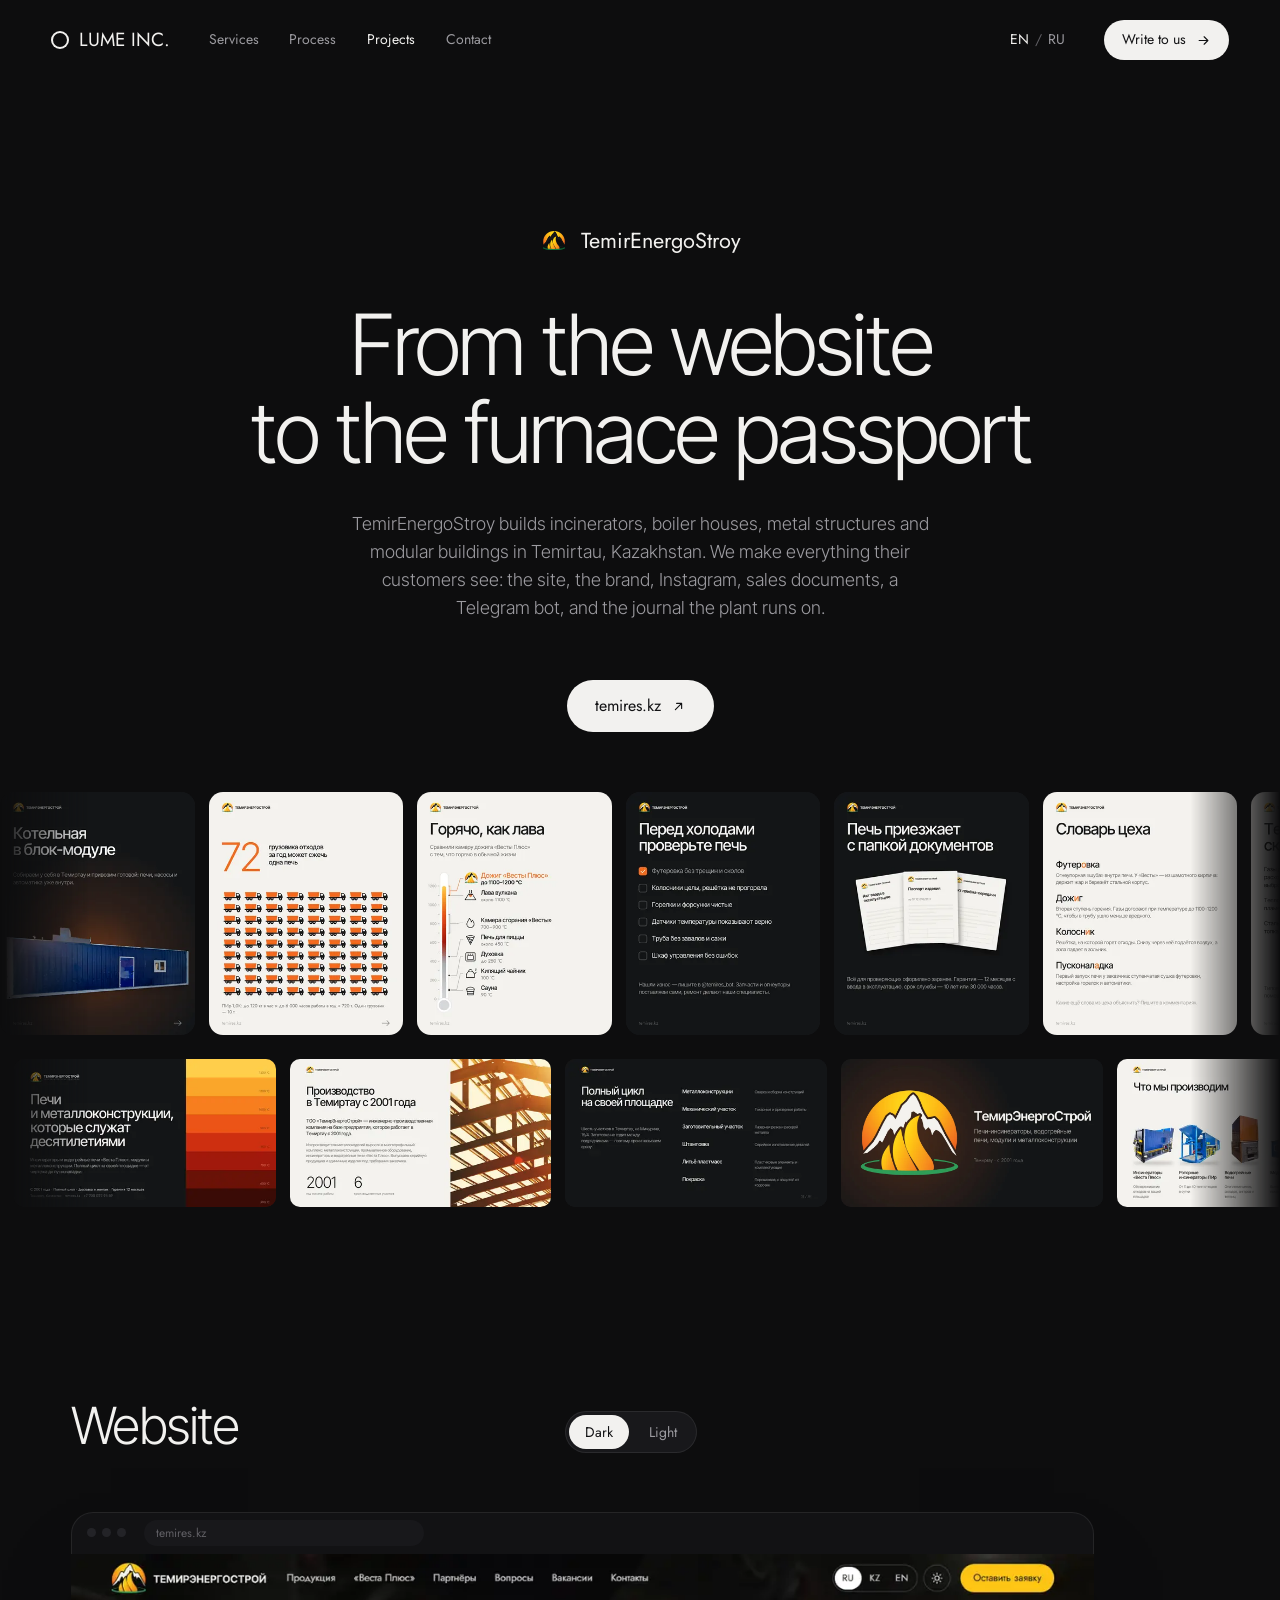
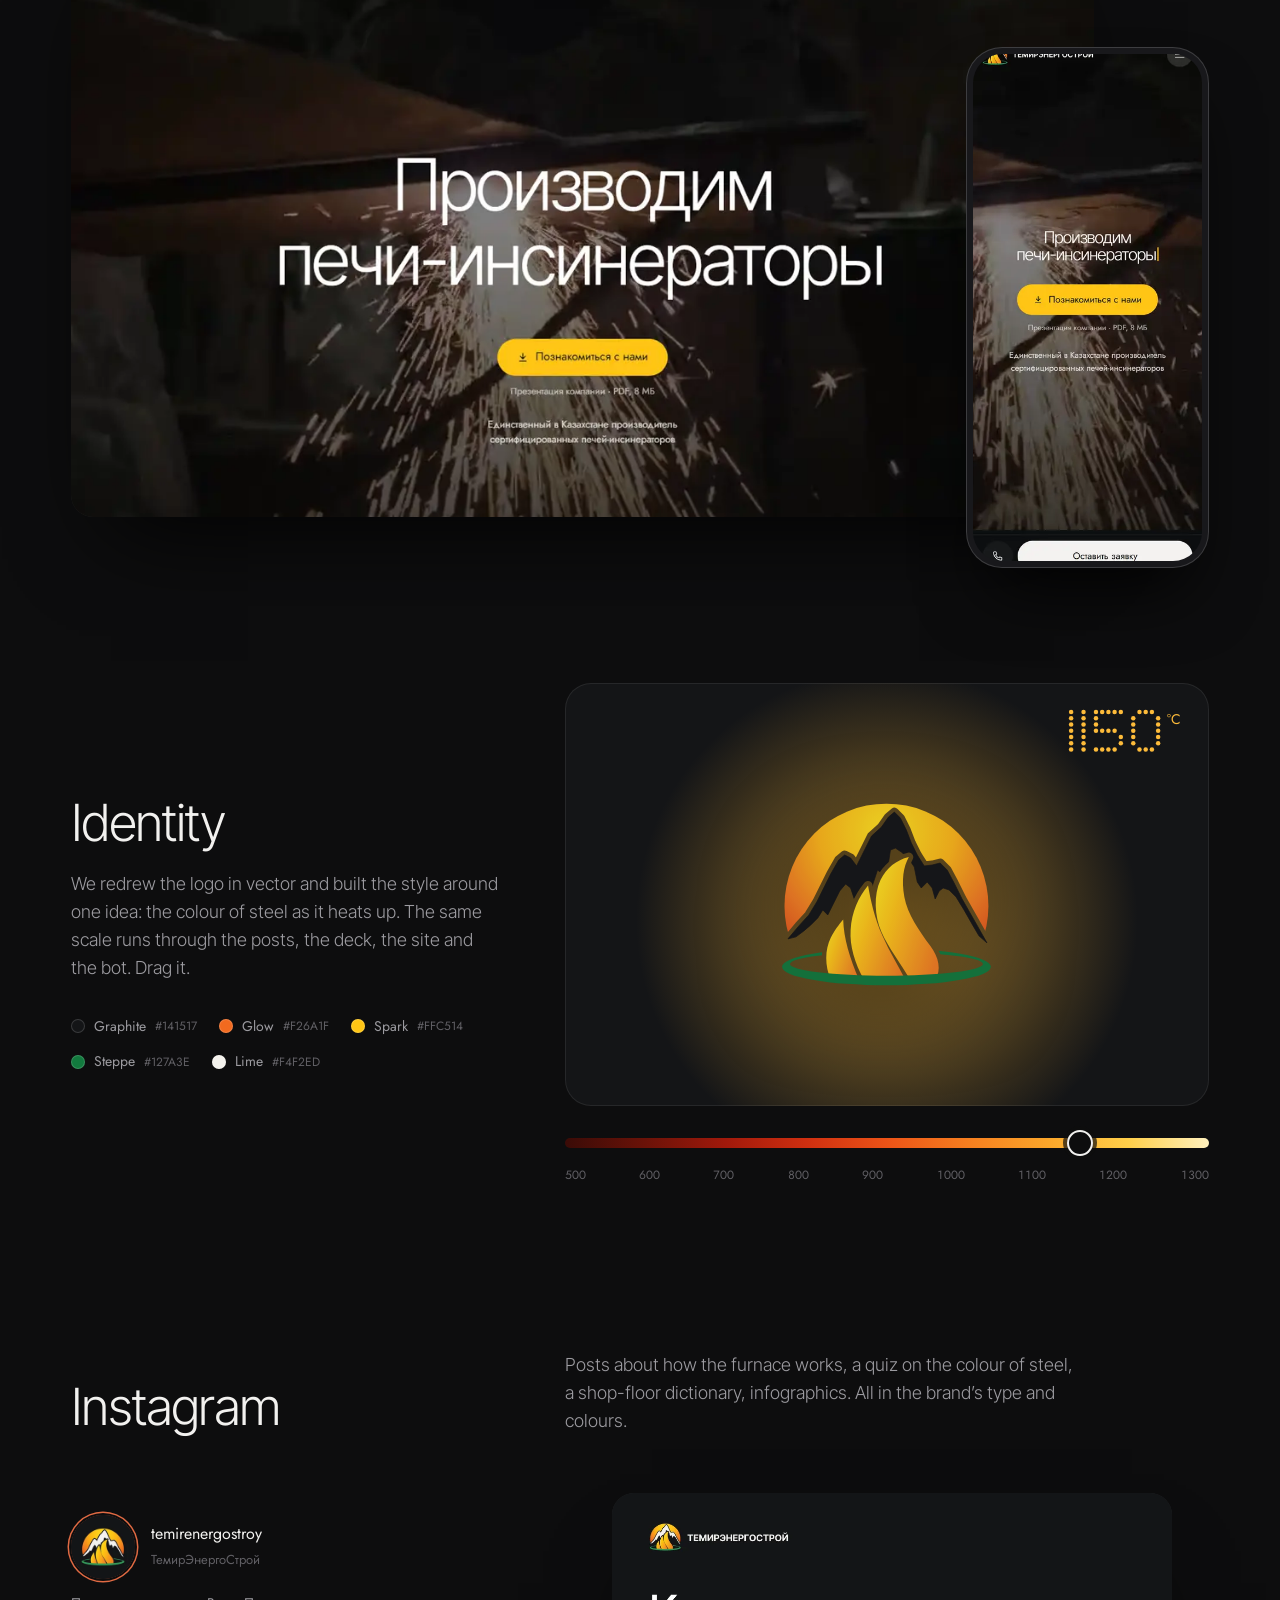
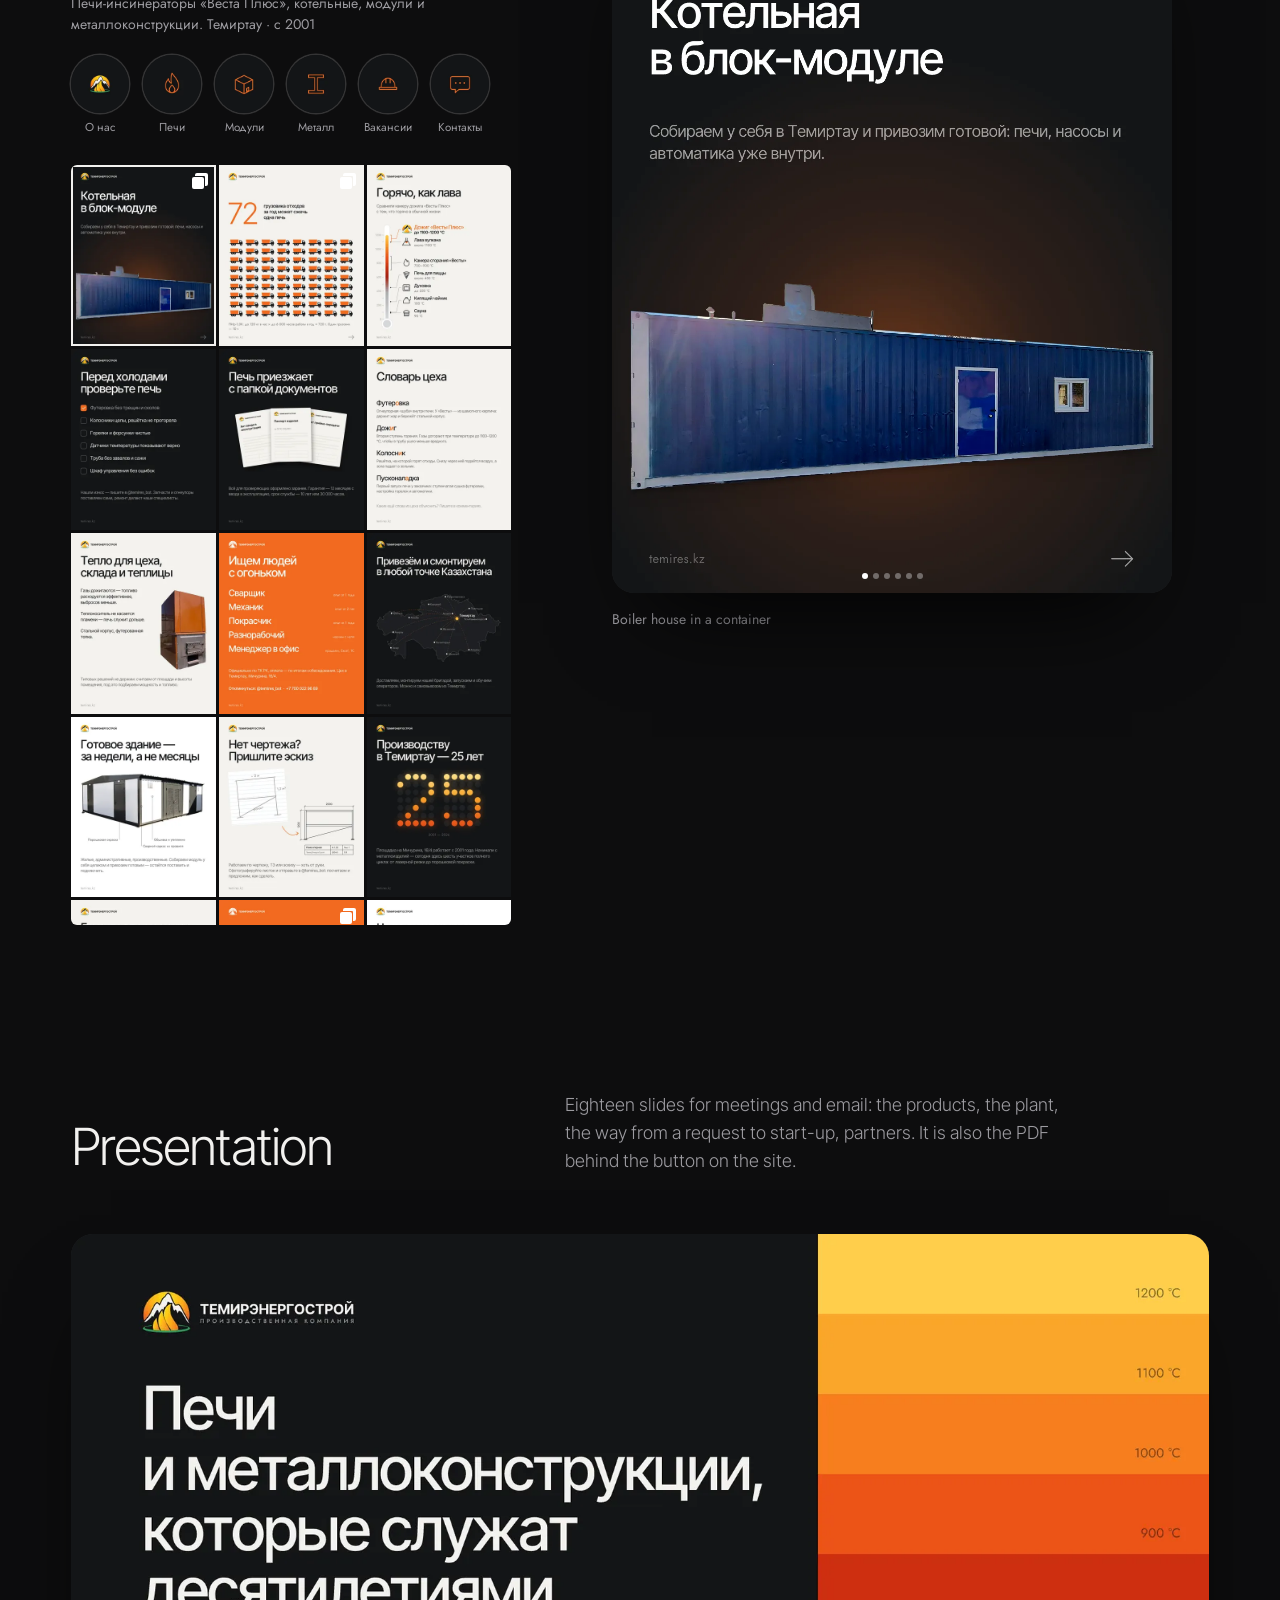
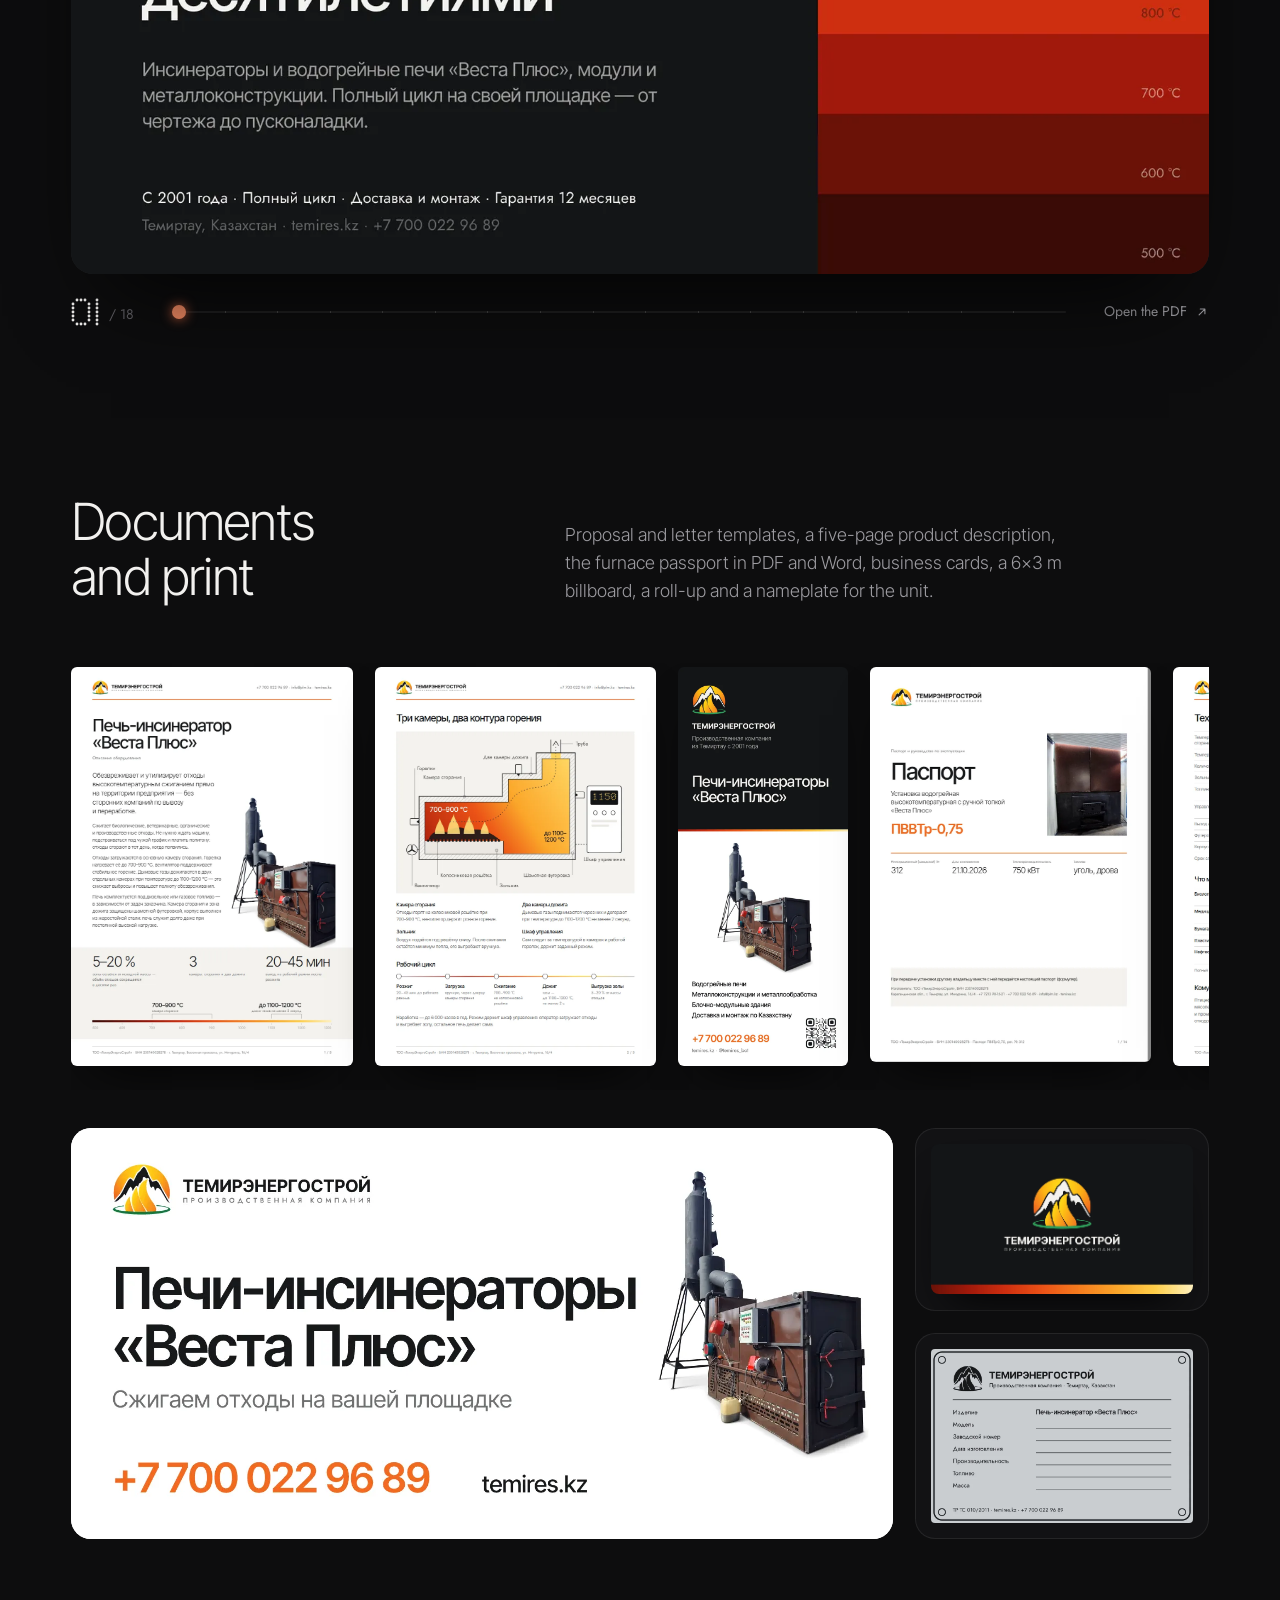
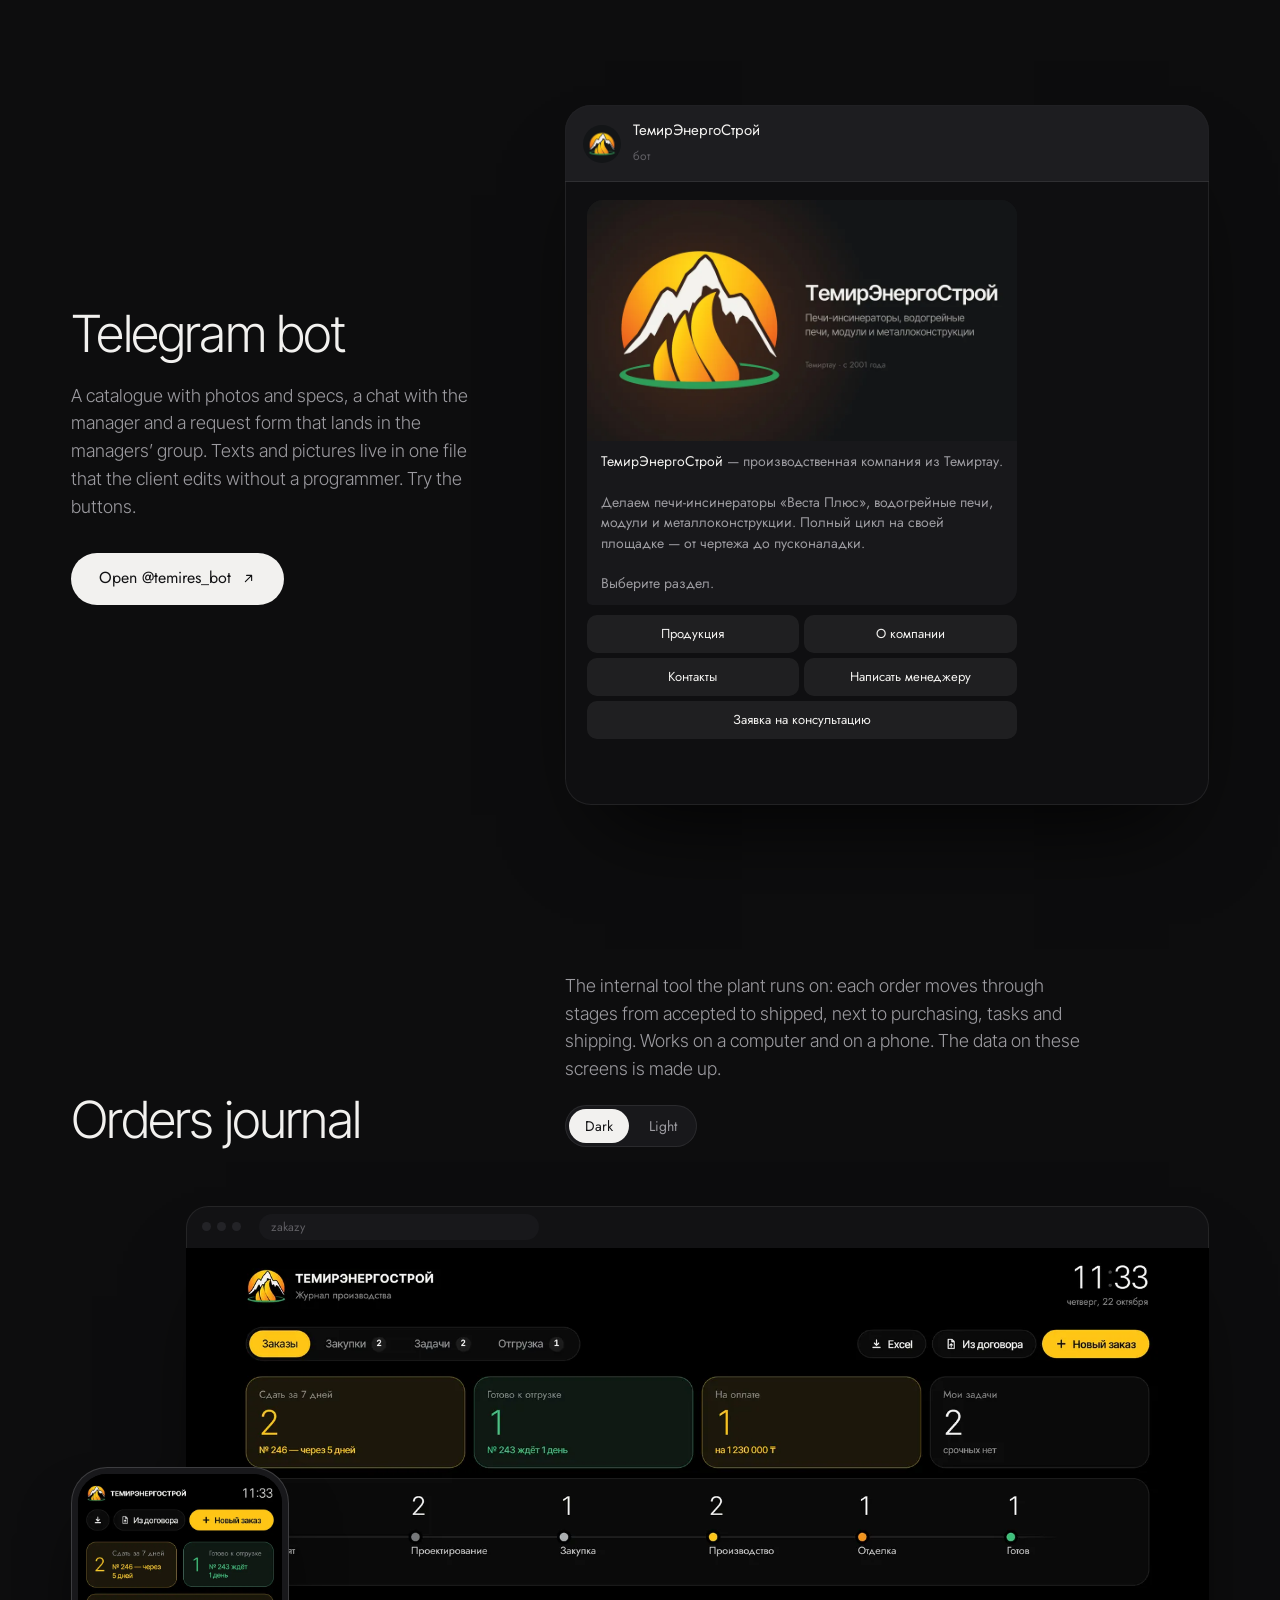
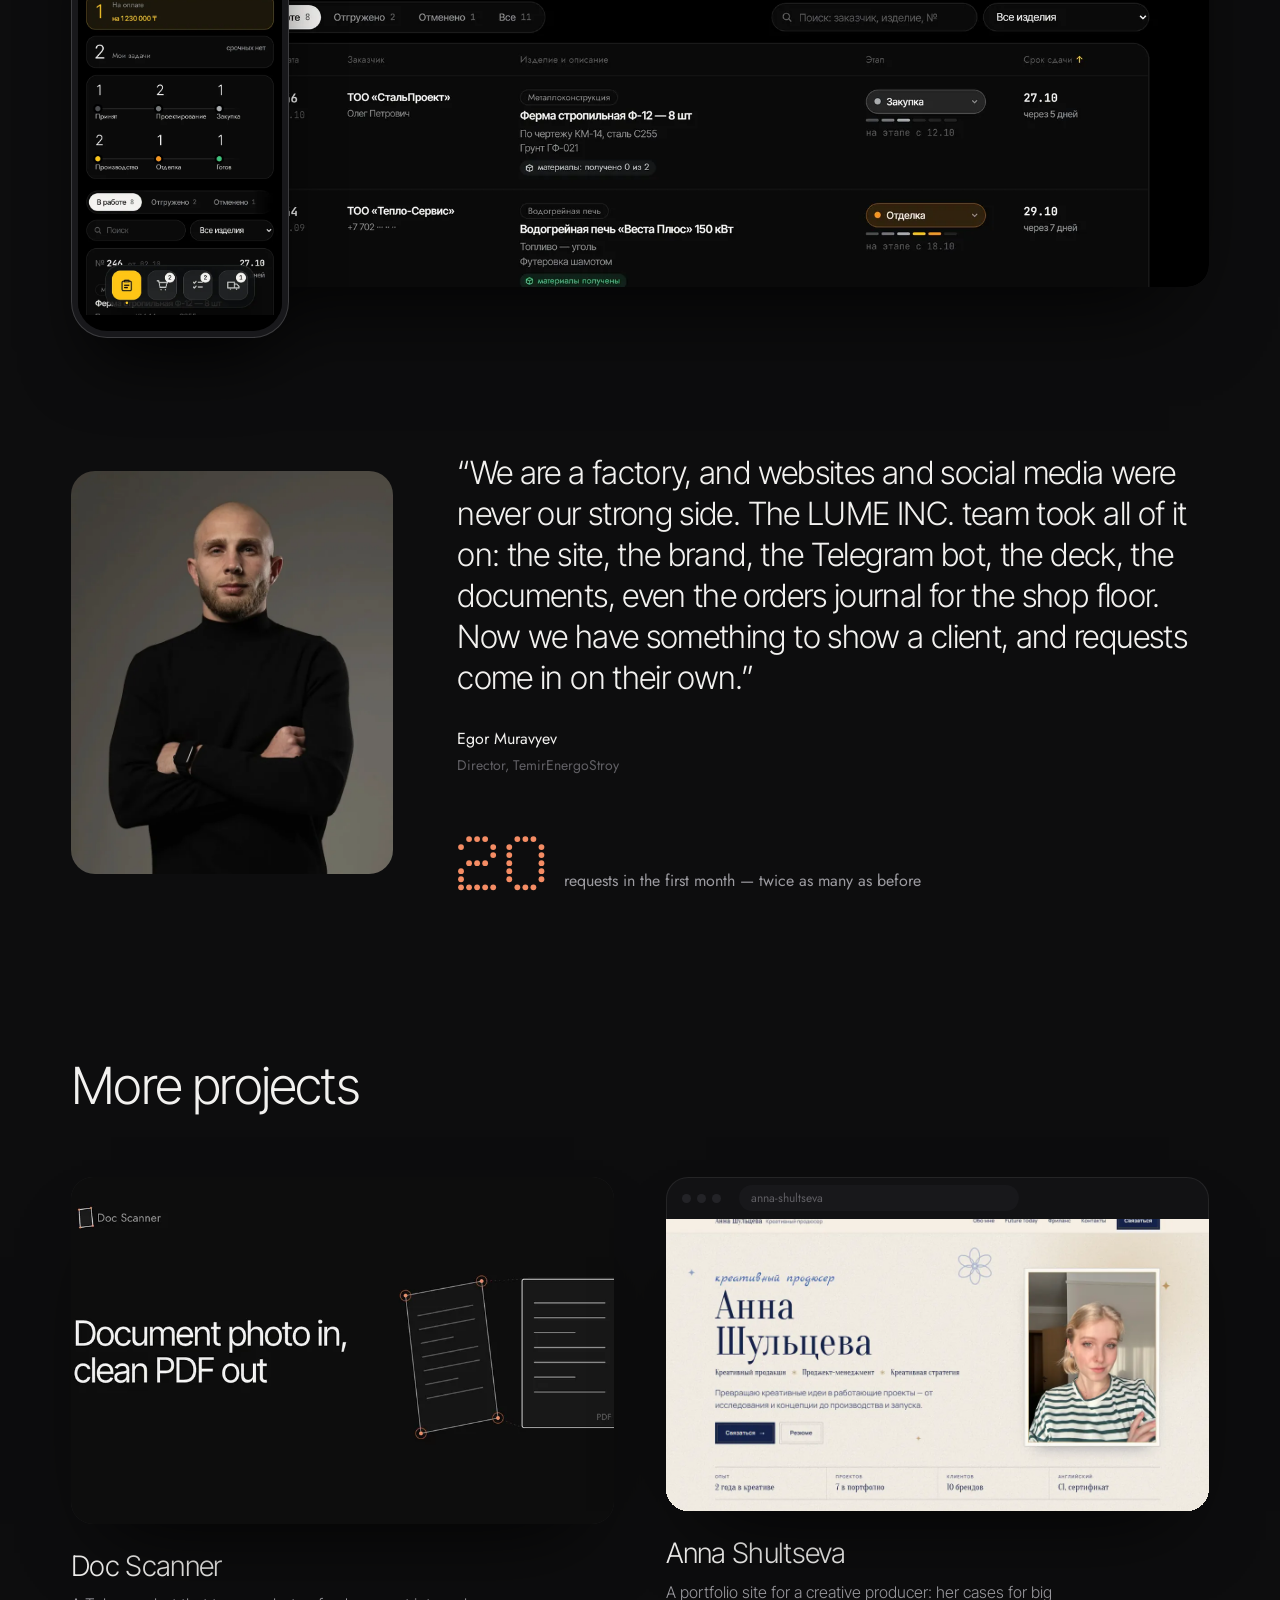
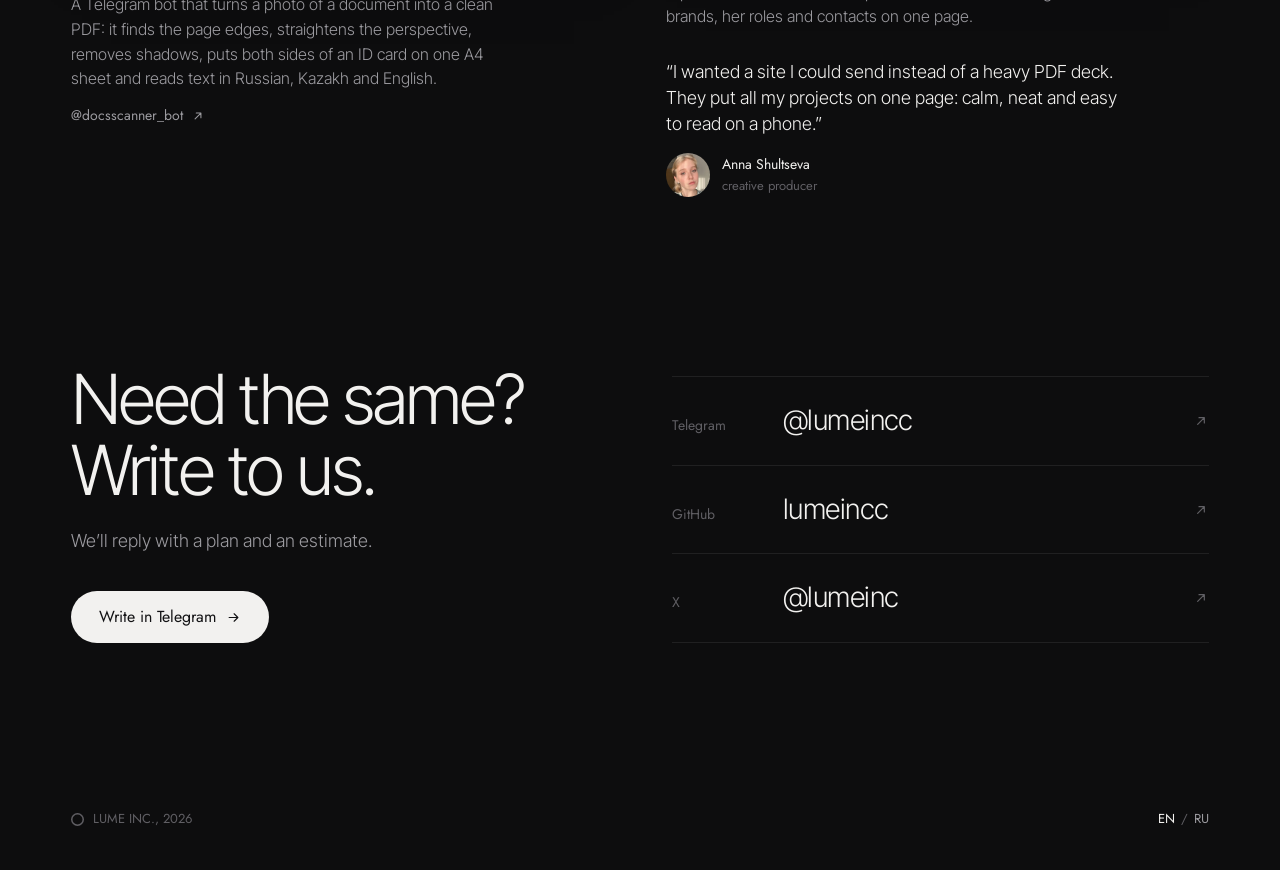
==== commit 58d924f0: "design: products as two scenes — LUME's eclipse with a self-decrypting message, TONNA's tonnage read" ====
--- a/projects/index.html
+++ b/projects/index.html
@@ -21,8 +21,8 @@
 <link rel="icon" href="../favicon.svg" type="image/svg+xml">
 <link rel="preload" href="../fonts/inter-tight-300-latin.woff2" as="font" type="font/woff2" crossorigin>
 <link rel="preload" href="../fonts/jost-400-latin.woff2" as="font" type="font/woff2" crossorigin>
-<link rel="stylesheet" href="../style.css?v=26">
-<link rel="stylesheet" href="../projects.css?v=26">
+<link rel="stylesheet" href="../style.css?v=27">
+<link rel="stylesheet" href="../projects.css?v=27">
 </head>
 <body class="pj">
 
@@ -248,7 +248,7 @@
   <span class="lang"><a href="./" aria-current="page" lang="en">EN</a><span aria-hidden="true">/</span><a href="../ru/projects/" hreflang="ru" lang="ru">RU</a></span>
 </footer>
 
-<script src="../site.js?v=26"></script>
-<script src="../projects.js?v=26" data-media="../projects/temires/"></script>
+<script src="../site.js?v=27"></script>
+<script src="../projects.js?v=27" data-media="../projects/temires/"></script>
 </body>
 </html>
--- a/style.css
+++ b/style.css
@@ -227,21 +227,32 @@
 }
 
 /* ---------- products ---------- */
-.prod{display:grid;gap:clamp(26px,3.2vw,40px);padding:clamp(24px,4vw,40px);border-radius:24px;background:var(--card);box-shadow:inset 0 0 0 1px var(--line)}
-.prod > p{margin:0;max-width:30ch;font-size:clamp(20px,2vw,26px);line-height:1.35;letter-spacing:-.015em}
-.apps{display:grid;gap:clamp(20px,2.6vw,28px);margin:0;padding:0;list-style:none}
-.apps li{display:grid;grid-template-columns:auto minmax(0,1fr) auto;align-items:center;gap:14px clamp(16px,2.4vw,28px)}
-.app-ic{display:grid;place-items:center;width:52px;height:52px;overflow:hidden;border-radius:14px;background:#18181b;box-shadow:inset 0 0 0 1px var(--line)}
-.app-ic img{width:100%;height:100%;object-fit:cover}
-.app-ic img[src$=".svg"]{width:auto;height:62%;object-fit:contain}
-.app-txt{min-width:0}
-.app-txt b{display:block;font-family:var(--font-ui);font-weight:400;font-size:17px}
-.app-txt span{display:block;max-width:60ch;margin-top:3px;font-size:15px;line-height:1.5;color:var(--fg-2)}
-@media (max-width:640px){.apps li{grid-template-columns:auto minmax(0,1fr);align-items:start}.apps .loader{grid-column:2}}
+.prods{display:grid;grid-template-columns:repeat(2,minmax(0,1fr));gap:clamp(14px,2vw,24px);margin-top:clamp(40px,5vw,64px)}
+.pt{position:relative;display:flex;flex-direction:column;min-height:clamp(420px,40vw,540px);overflow:hidden;border-radius:26px;background:var(--card);box-shadow:inset 0 0 0 1px var(--line)}
+.pt-vis{position:relative;z-index:0;flex:1;display:grid;place-items:center;min-height:240px}
+.pt-foot{display:flex;align-items:flex-end;justify-content:space-between;gap:16px 28px;flex-wrap:wrap;padding:0 clamp(22px,3vw,36px) clamp(22px,3vw,32px)}
+.pt h3{margin:0;font-weight:300;font-size:clamp(28px,2.8vw,40px);line-height:1;letter-spacing:-.03em}
+.pt-foot p{max-width:36ch;margin:12px 0 0;font-size:15px;line-height:1.5;color:var(--fg-2)}
+/* LUME: an eclipse and a message that decrypts itself */
+.pt-lume{background:radial-gradient(60% 55% at 50% 42%,#17171a,#0b0b0c 70%)}
+.eclipse{position:relative;width:clamp(120px,14vw,176px);aspect-ratio:1;border-radius:50%;background:#000;box-shadow:0 0 0 2px rgba(255,255,255,.92),0 0 16px 4px rgba(255,255,255,.5)}
+.eclipse::before{content:"";position:absolute;inset:-75%;z-index:-1;border-radius:50%;background:radial-gradient(closest-side,rgba(255,255,255,.26),rgba(255,255,255,.08) 55%,transparent);animation:corona 6s ease-in-out infinite}
+@keyframes corona{50%{opacity:.6;transform:scale(.92)}}
+.cipher{position:absolute;left:58%;top:64%;max-width:min(62%,300px);margin:0;padding:11px 16px;border-radius:18px;border-bottom-left-radius:6px;background:rgba(40,40,45,.72);-webkit-backdrop-filter:blur(14px);backdrop-filter:blur(14px);box-shadow:inset 0 0 0 1px var(--line-2),0 20px 40px -14px rgba(0,0,0,.8);font-family:var(--font-code);font-size:14px;white-space:nowrap;color:var(--fg)}
+/* TONNA: a drawing grid and a tonnage readout */
+.pt-tonna{background:linear-gradient(rgba(255,255,255,.035) 1px,transparent 1px) 0 0/28px 28px,linear-gradient(90deg,rgba(255,255,255,.035) 1px,transparent 1px) 0 0/28px 28px,var(--card)}
+.tonna-mark{position:absolute;top:clamp(22px,3vw,32px);left:clamp(22px,3vw,36px);width:auto;height:44px;opacity:.9}
+.calc{display:grid;justify-items:center;gap:14px}
+.calc-k{font-family:var(--font-ui);font-size:14px;color:var(--fg-2);transition:opacity .3s}
+.calc-v{display:flex;align-items:flex-end;gap:12px;color:var(--accent-2)}
+.calc-v .dm{color:var(--accent-2)}
+.calc-v .dm svg{width:auto;height:clamp(44px,5vw,64px)}
+.calc-u{font-family:var(--font-ui);font-size:20px;line-height:1}
 .loader{display:flex;align-items:center;gap:8px;font-family:var(--font-ui);font-size:13px;color:var(--fg-3)}
 .dots{display:flex;gap:5px;margin-left:8px}
 .dots i{width:6px;height:6px;border-radius:50%;background:var(--fg);opacity:.15;animation:fill 2.6s linear infinite;animation-delay:calc(var(--i) * .08s)}
 @keyframes fill{0%{opacity:.15}8%{opacity:1}40%{opacity:.6}70%,100%{opacity:.15}}
+@media (max-width:760px){.prods{grid-template-columns:minmax(0,1fr)}.pt{min-height:400px}.cipher{left:auto;right:8%}}
 
 /* ---------- contact ---------- */
 .contact{display:grid;grid-template-columns:minmax(0,1fr) minmax(0,1fr);gap:clamp(32px,5vw,88px);align-items:end}
@@ -303,7 +314,7 @@
 
 @media (prefers-reduced-motion:reduce){
   html{scroll-behavior:auto}
-  .caret,.live-dot,.typing i,.track .run,.dots i{animation:none}
+  .caret,.live-dot,.typing i,.track .run,.dots i,.eclipse::before{animation:none}
   .dots i{opacity:.5}
   .btn,.cv-post{transition:none}
 }
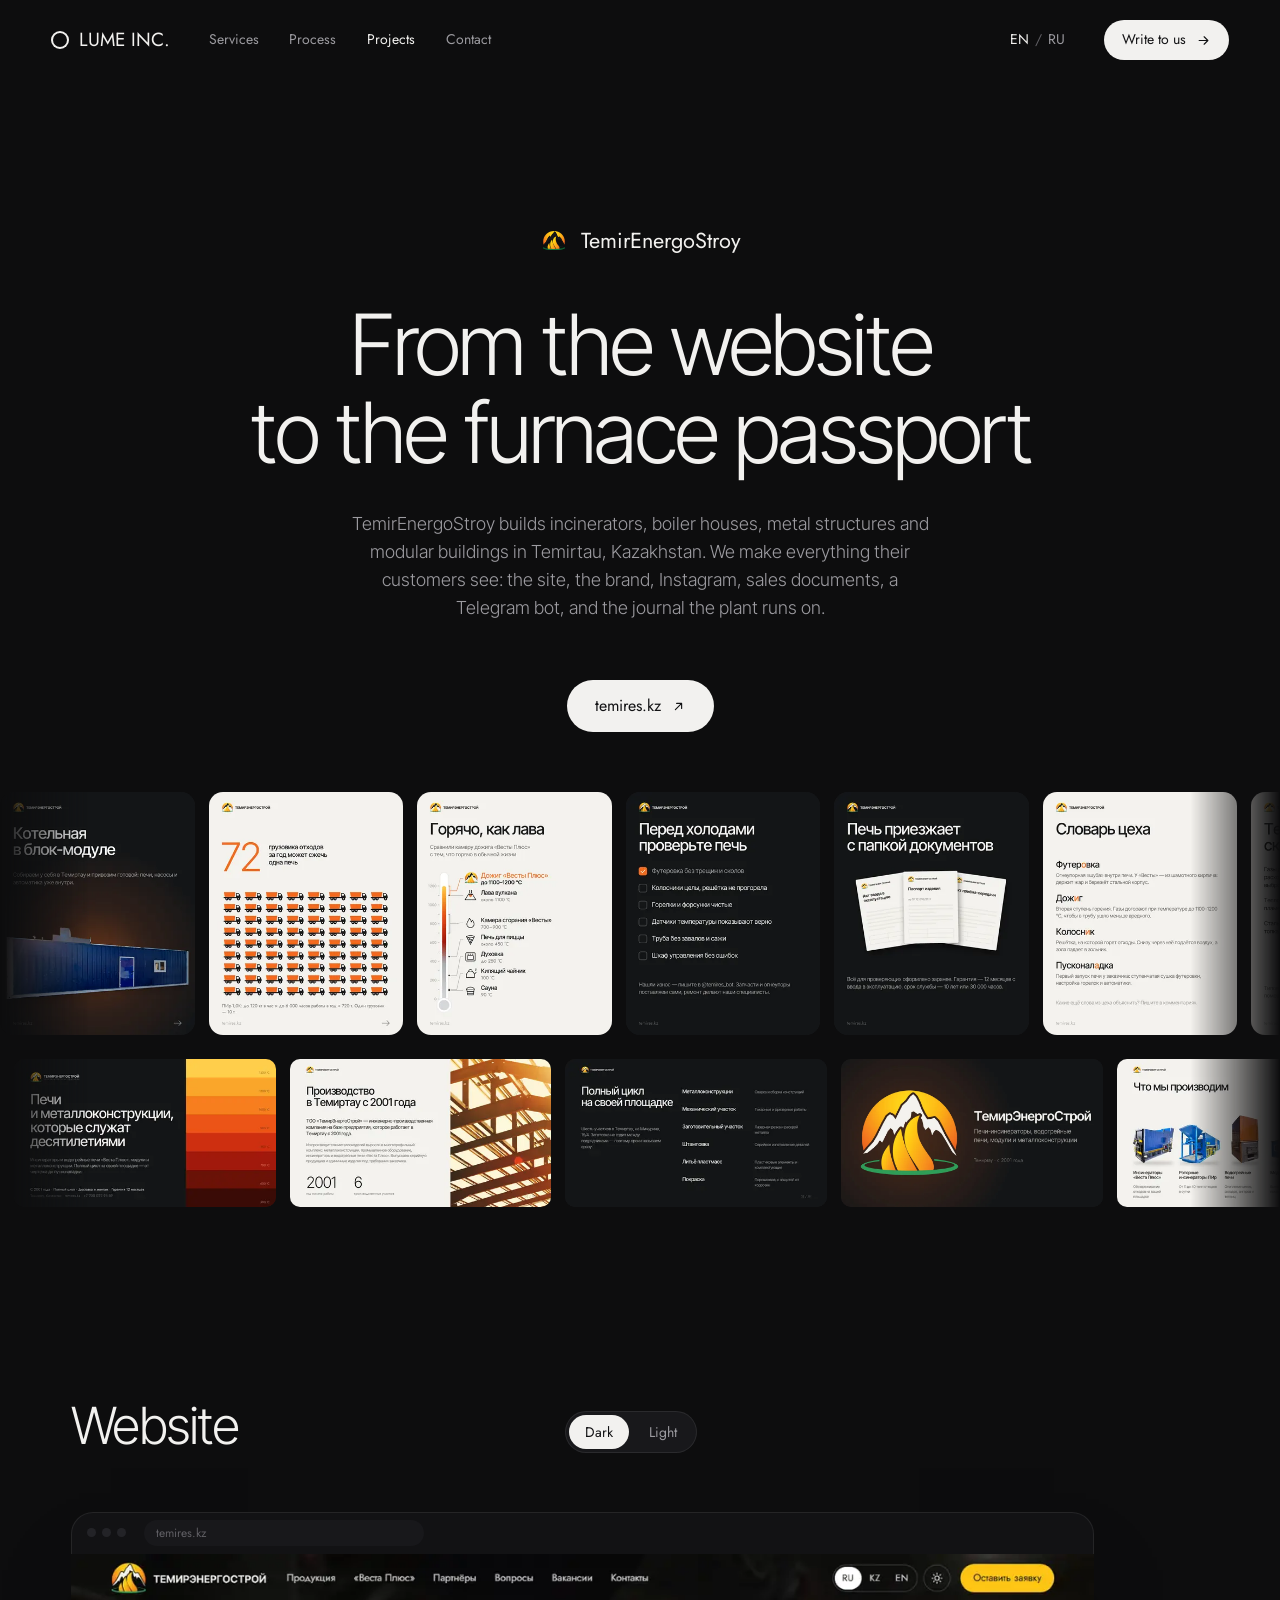
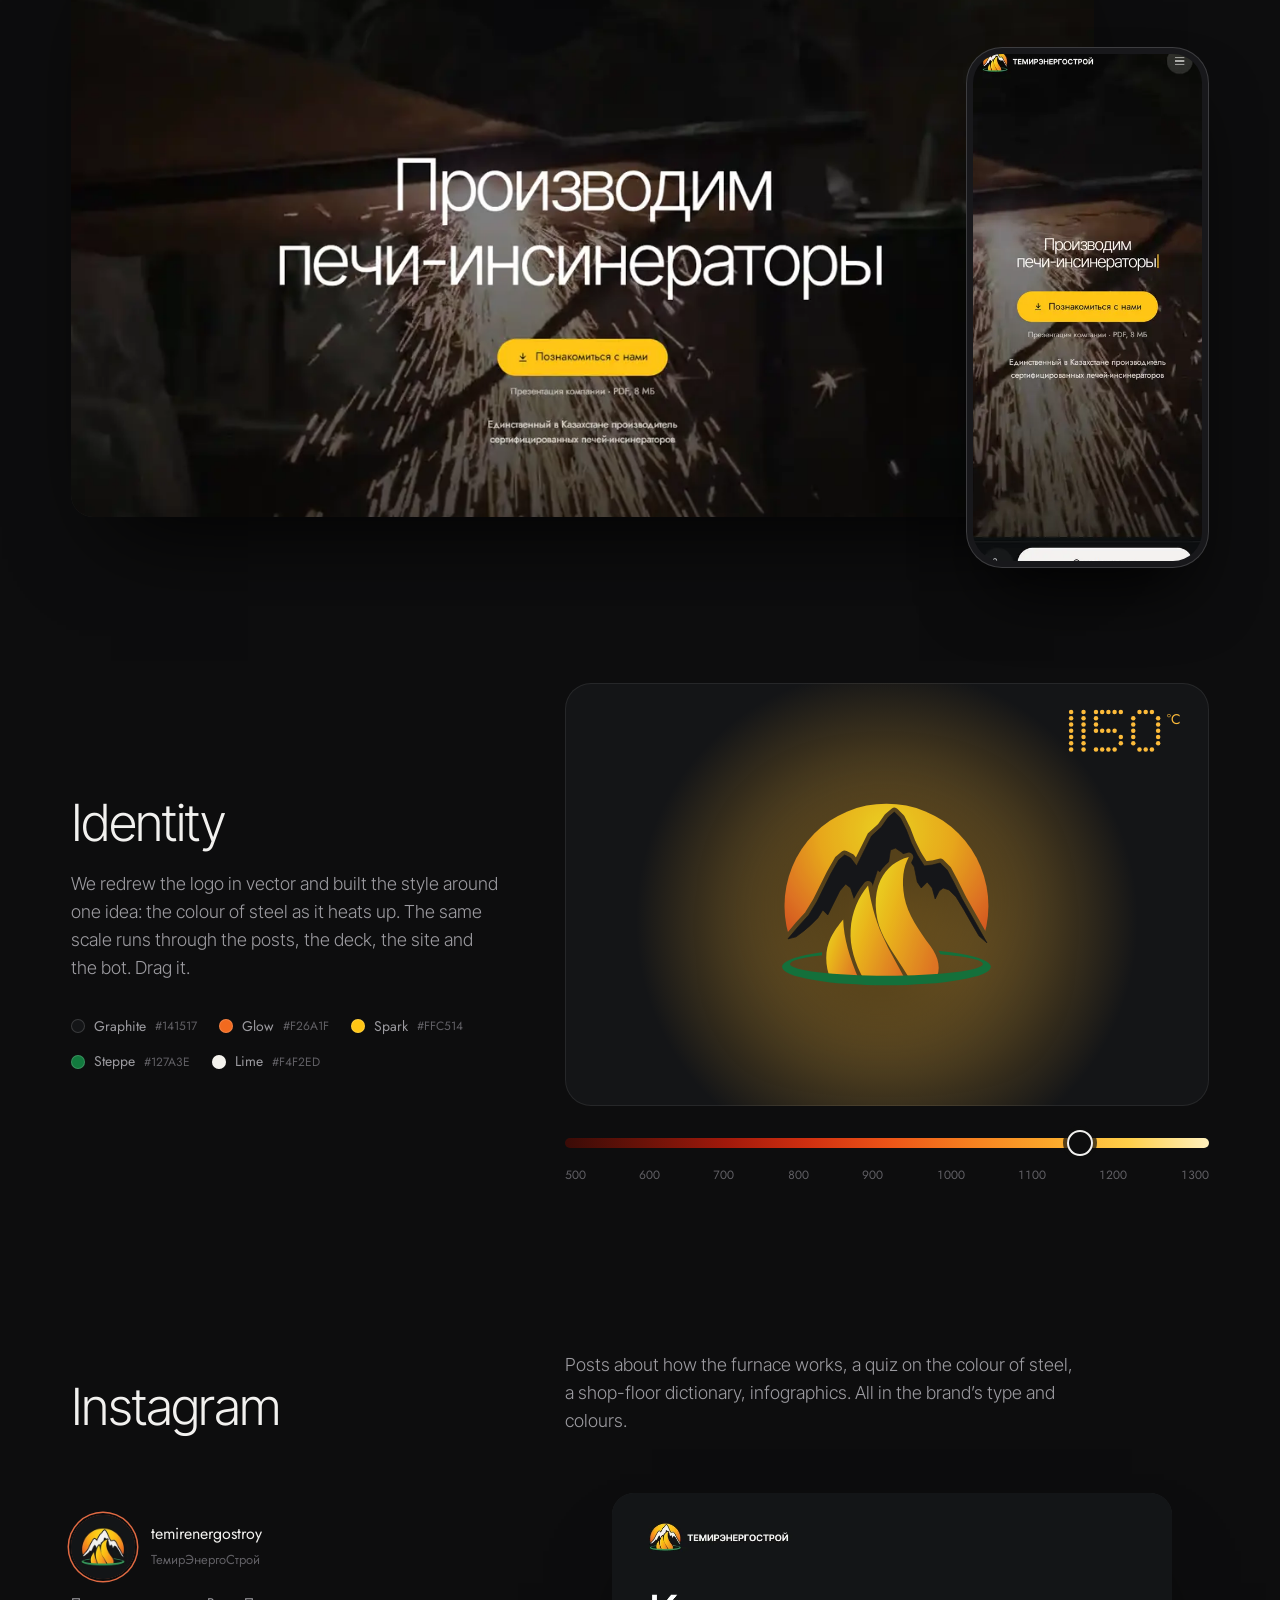
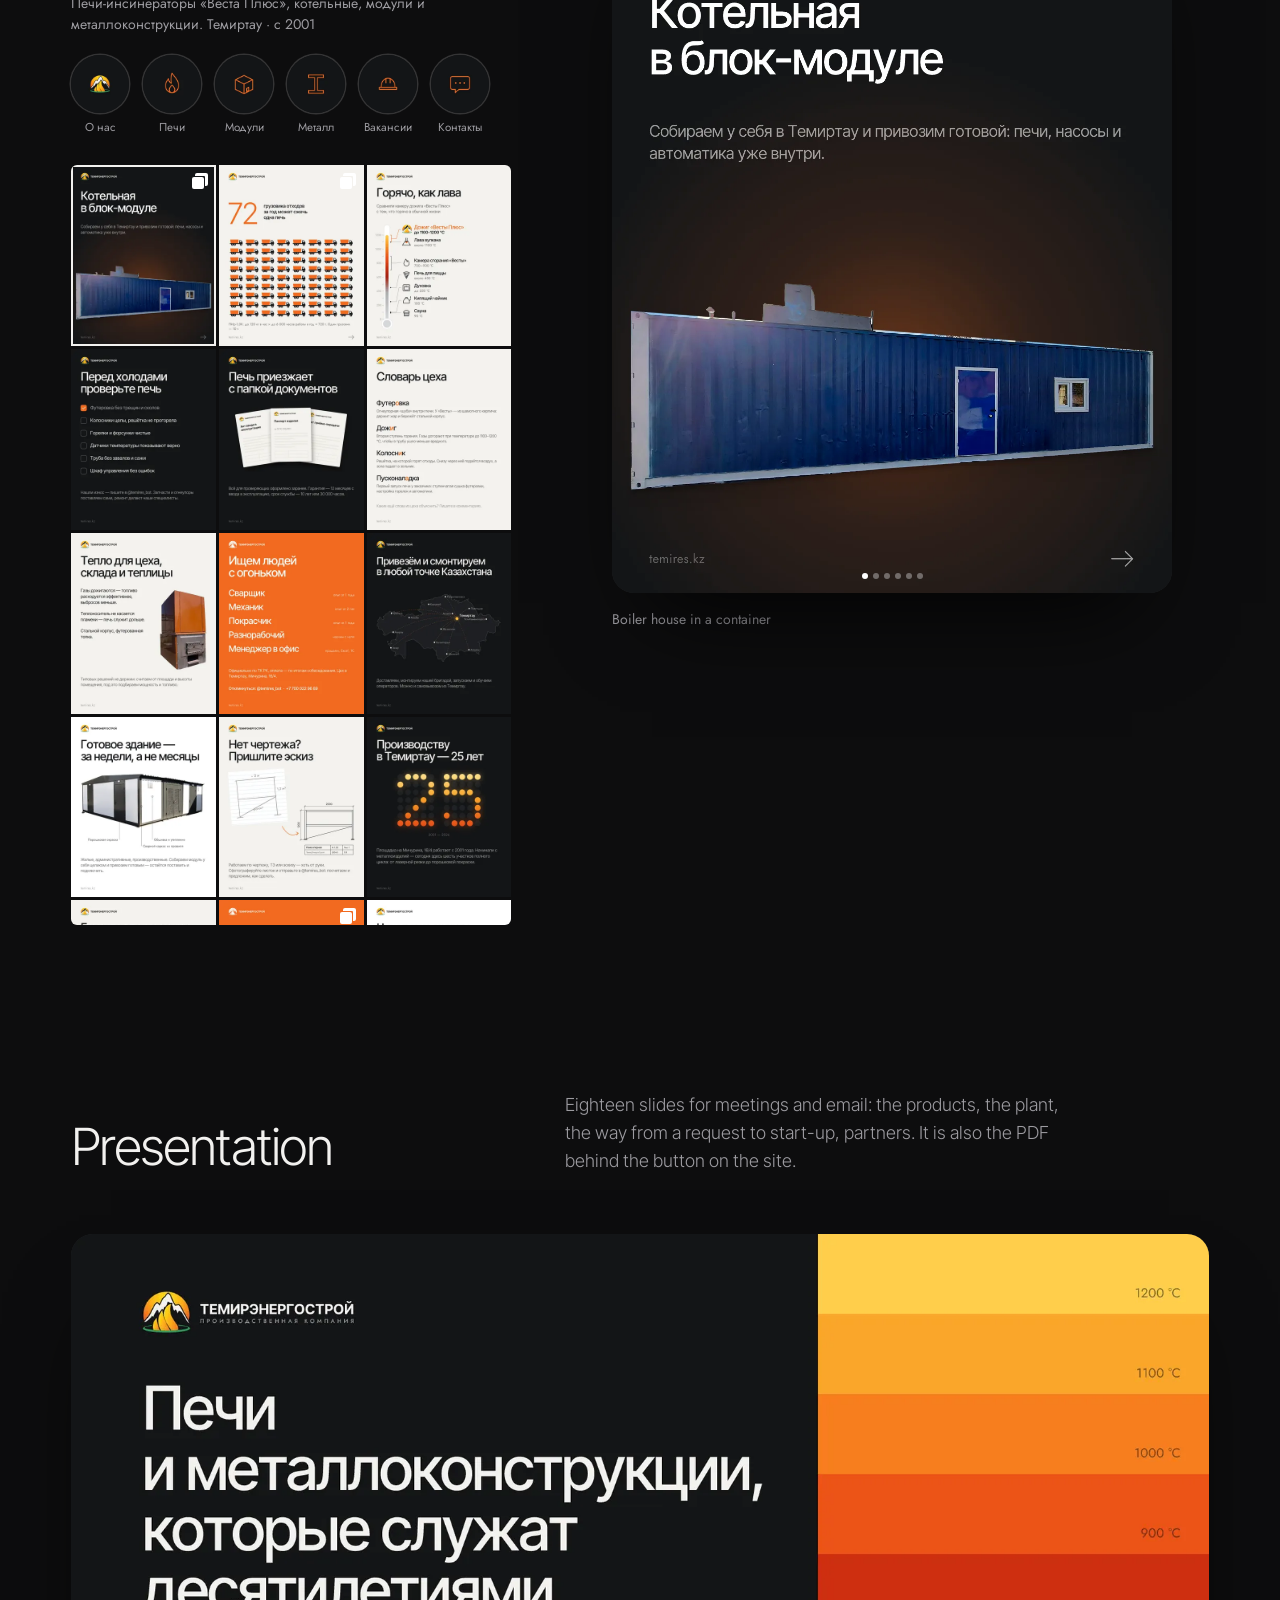
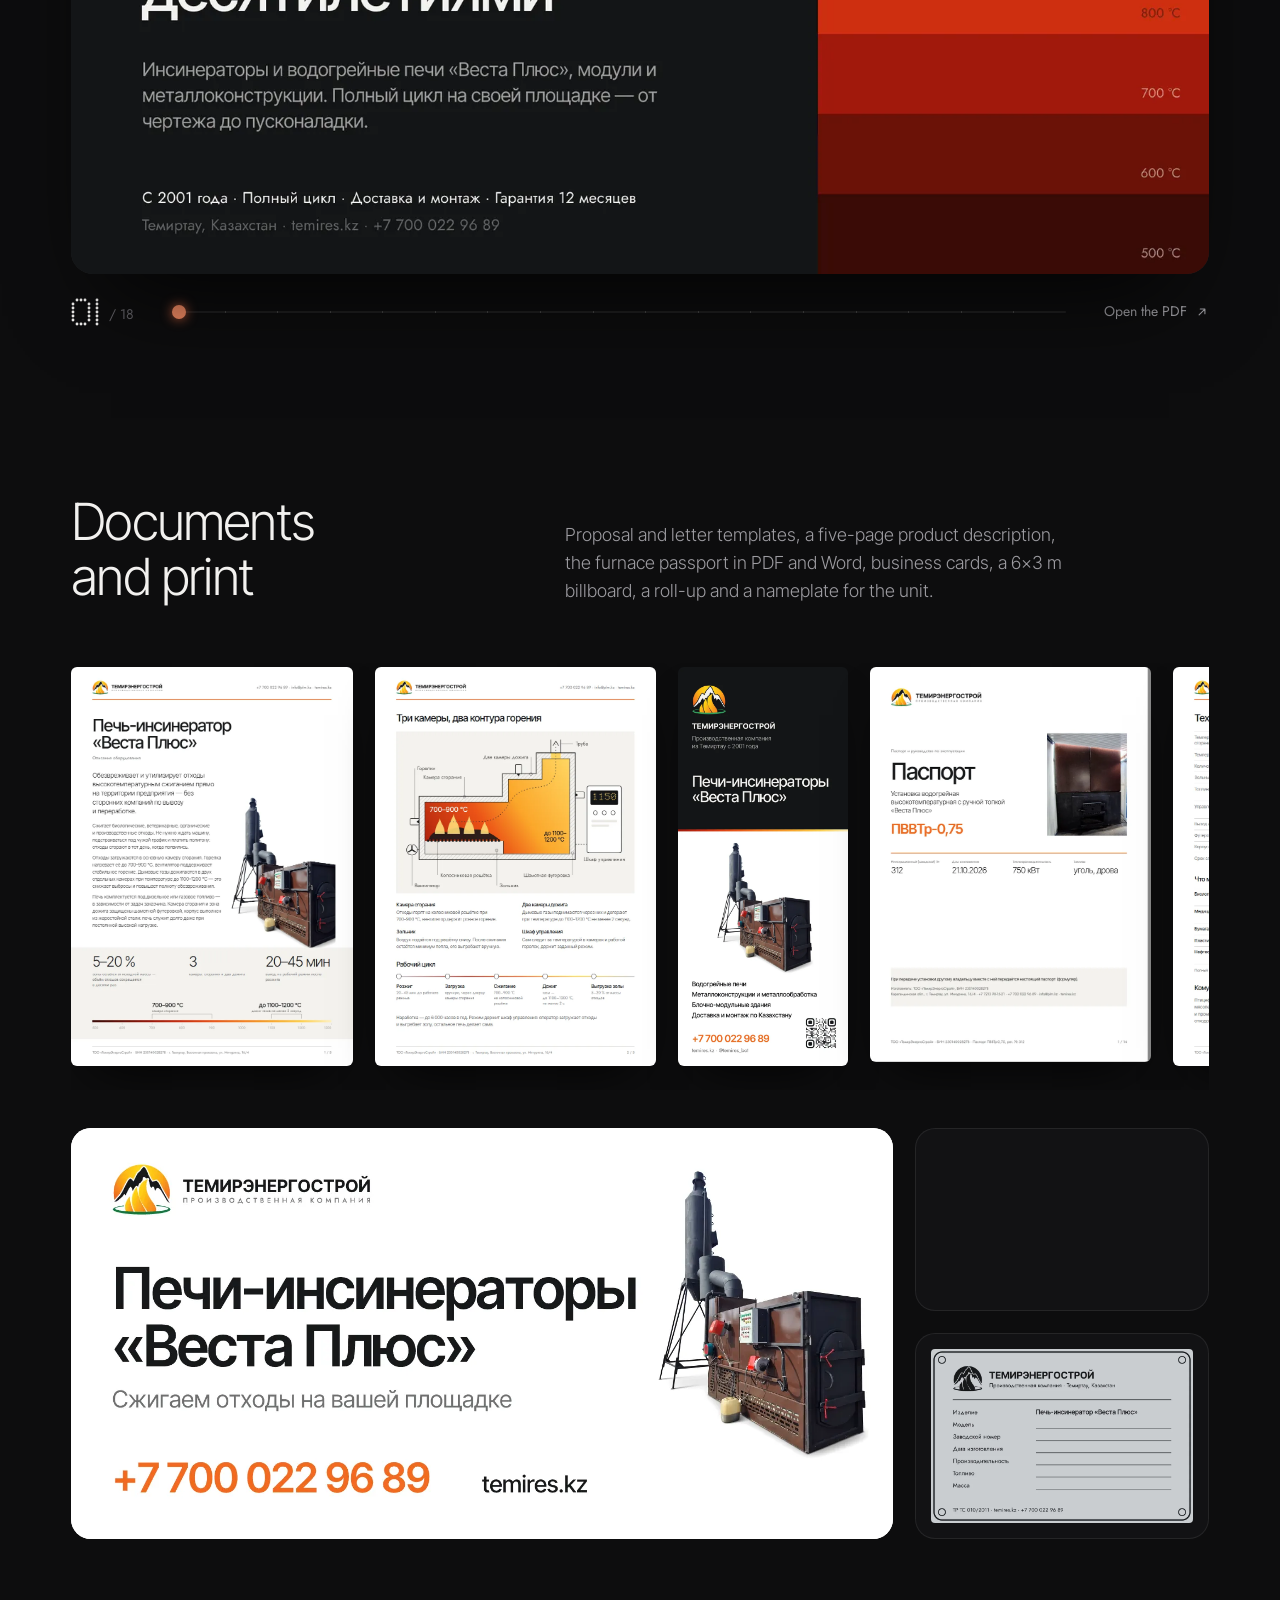
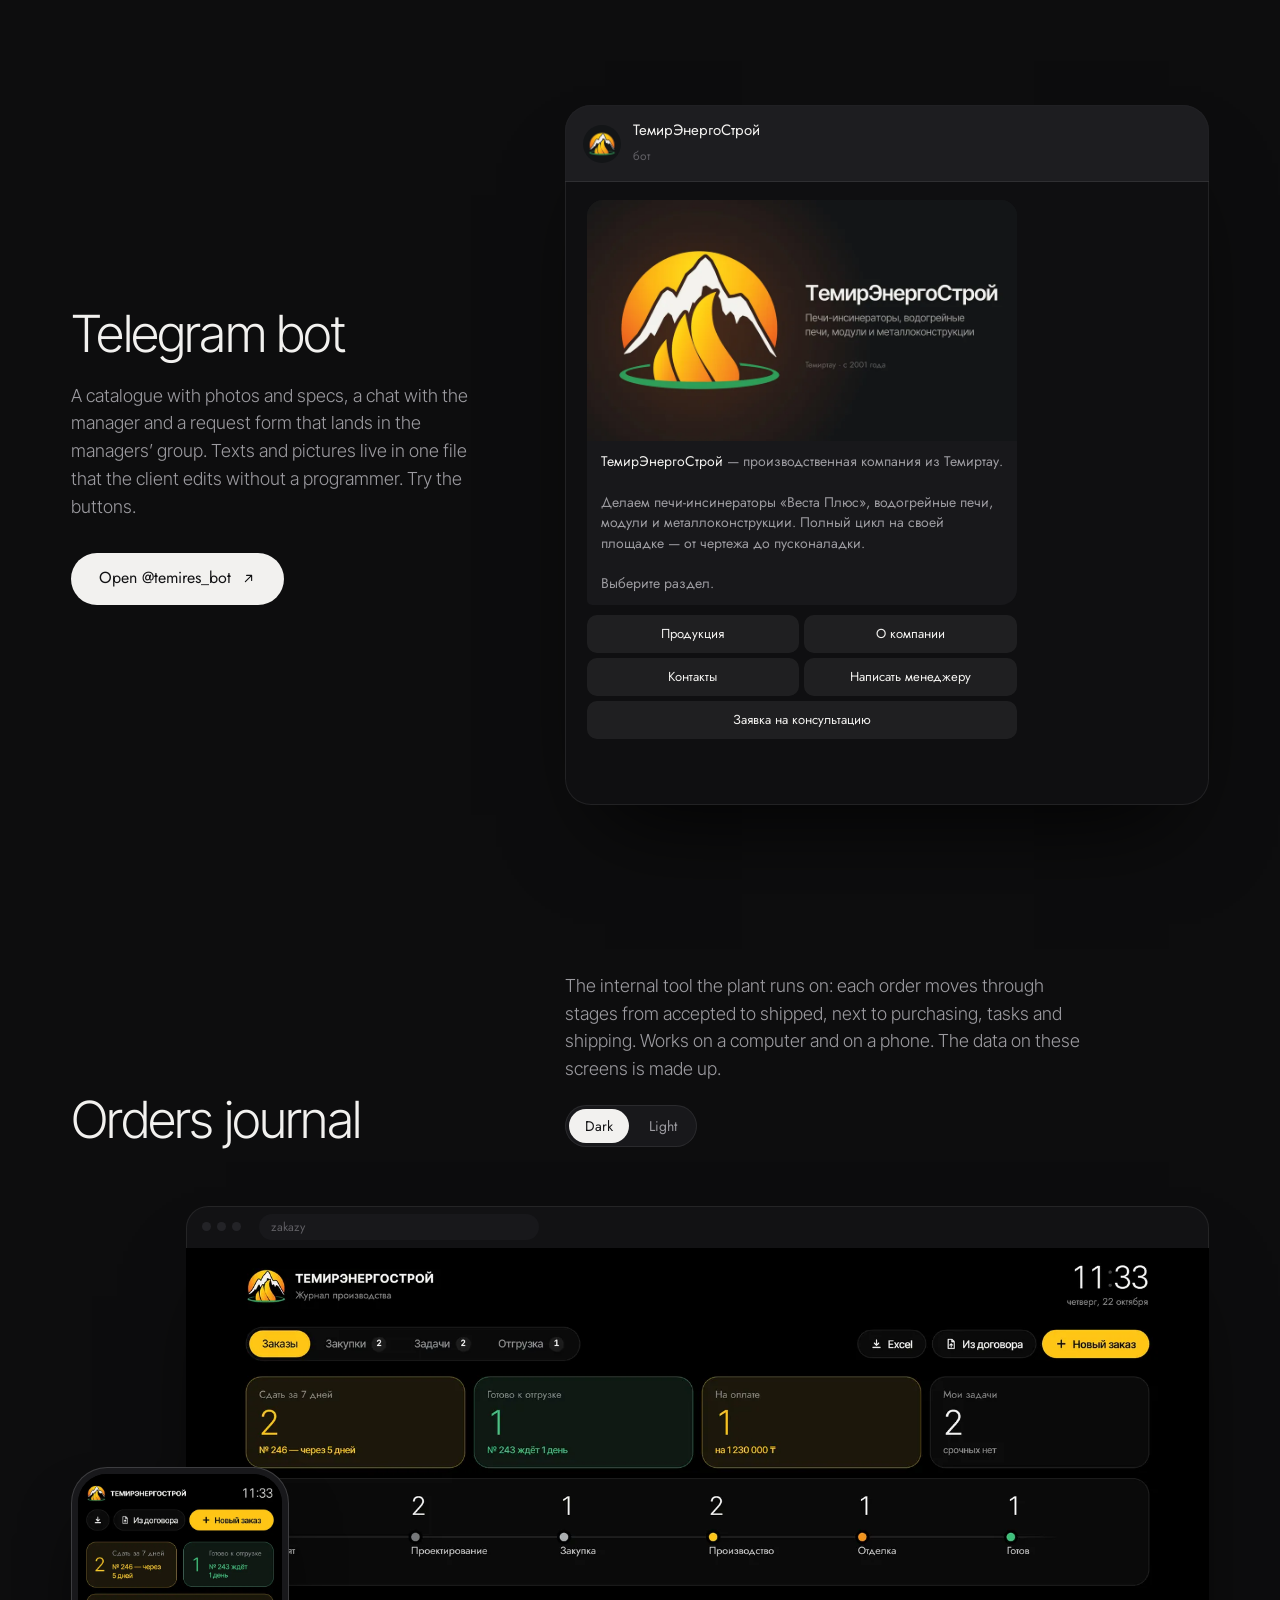
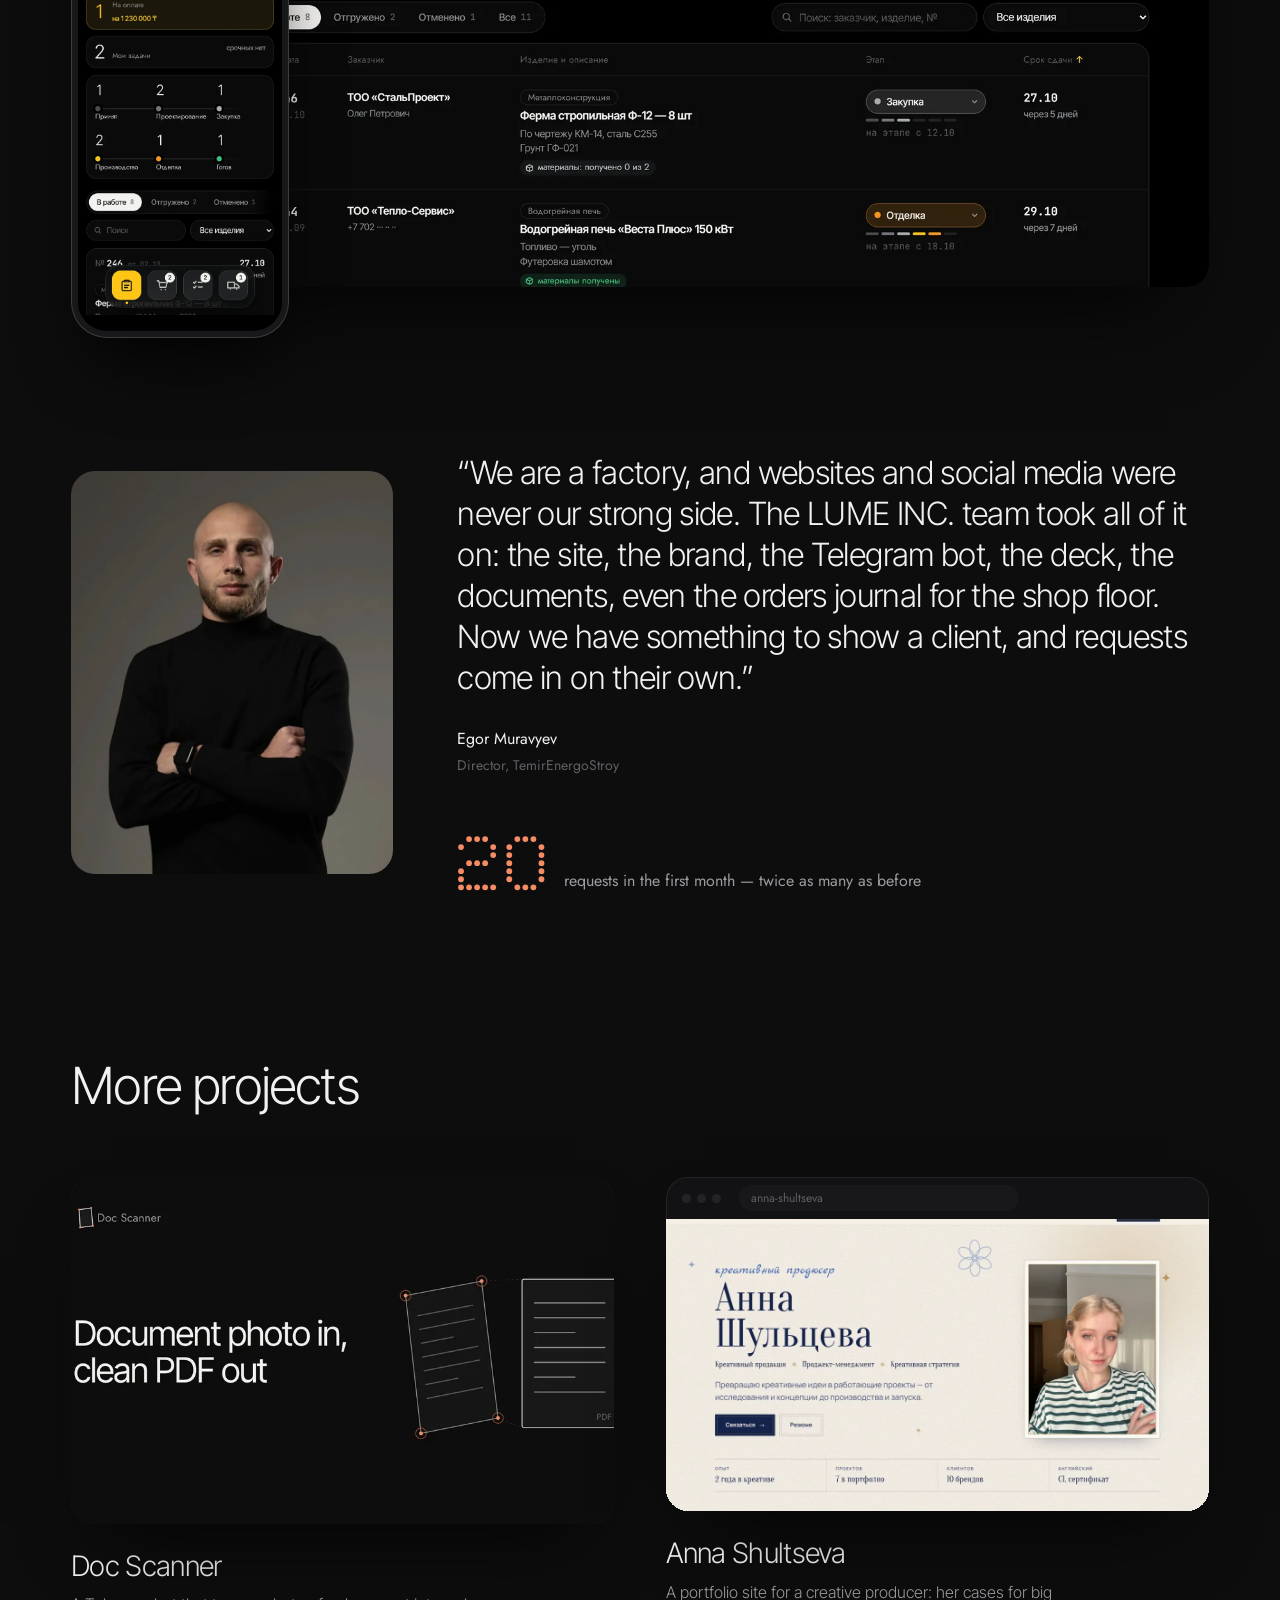
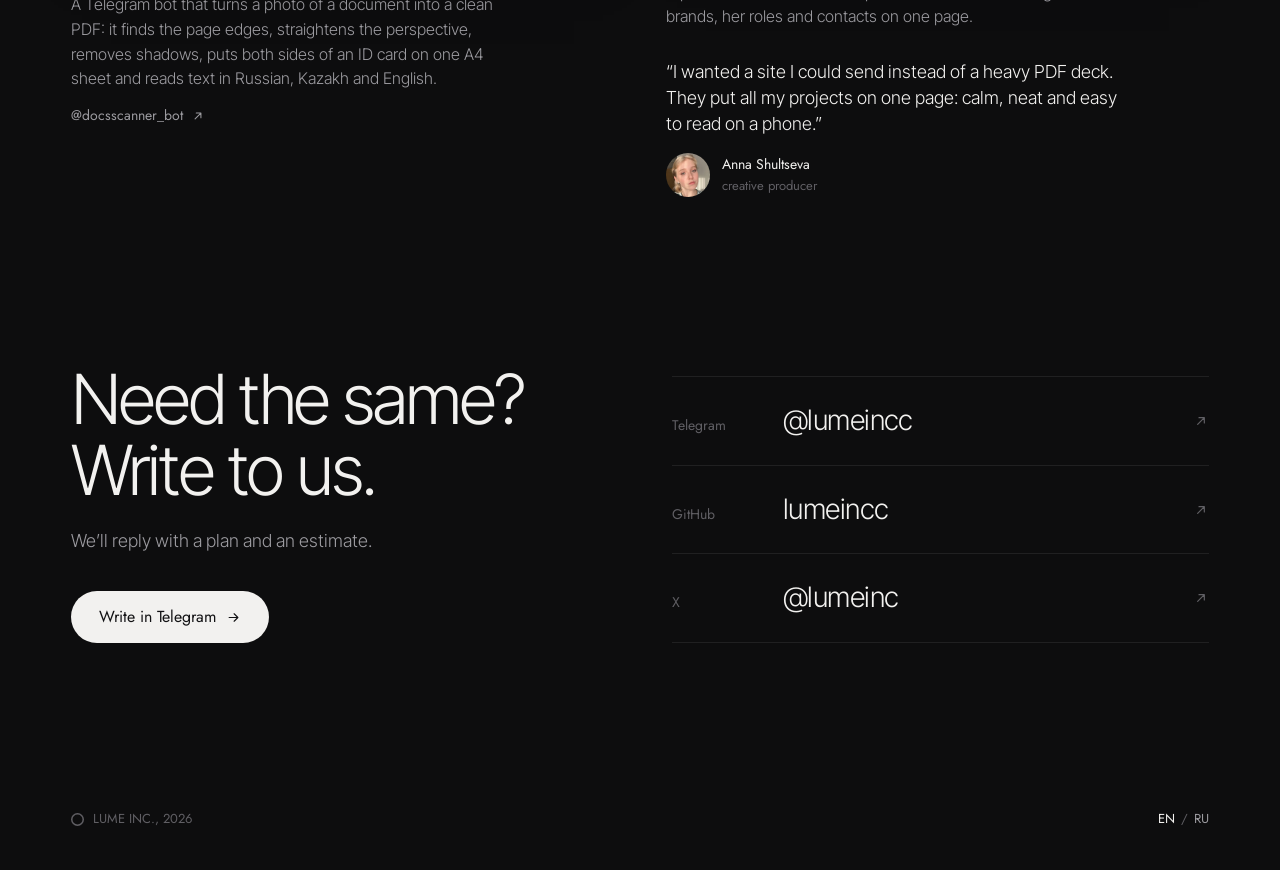
==== commit 8dc94e38: "design: TONNA card without the grid Co-Authored-By: Claude Opus 5.5 <noreply@anthropic.com>" ====
--- a/projects/index.html
+++ b/projects/index.html
@@ -21,8 +21,8 @@
 <link rel="icon" href="../favicon.svg" type="image/svg+xml">
 <link rel="preload" href="../fonts/inter-tight-300-latin.woff2" as="font" type="font/woff2" crossorigin>
 <link rel="preload" href="../fonts/jost-400-latin.woff2" as="font" type="font/woff2" crossorigin>
-<link rel="stylesheet" href="../style.css?v=27">
-<link rel="stylesheet" href="../projects.css?v=27">
+<link rel="stylesheet" href="../style.css?v=28">
+<link rel="stylesheet" href="../projects.css?v=28">
 </head>
 <body class="pj">
 
@@ -248,7 +248,7 @@
   <span class="lang"><a href="./" aria-current="page" lang="en">EN</a><span aria-hidden="true">/</span><a href="../ru/projects/" hreflang="ru" lang="ru">RU</a></span>
 </footer>
 
-<script src="../site.js?v=27"></script>
-<script src="../projects.js?v=27" data-media="../projects/temires/"></script>
+<script src="../site.js?v=28"></script>
+<script src="../projects.js?v=28" data-media="../projects/temires/"></script>
 </body>
 </html>
--- a/style.css
+++ b/style.css
@@ -239,8 +239,8 @@
 .eclipse::before{content:"";position:absolute;inset:-75%;z-index:-1;border-radius:50%;background:radial-gradient(closest-side,rgba(255,255,255,.26),rgba(255,255,255,.08) 55%,transparent);animation:corona 6s ease-in-out infinite}
 @keyframes corona{50%{opacity:.6;transform:scale(.92)}}
 .cipher{position:absolute;left:58%;top:64%;max-width:min(62%,300px);margin:0;padding:11px 16px;border-radius:18px;border-bottom-left-radius:6px;background:rgba(40,40,45,.72);-webkit-backdrop-filter:blur(14px);backdrop-filter:blur(14px);box-shadow:inset 0 0 0 1px var(--line-2),0 20px 40px -14px rgba(0,0,0,.8);font-family:var(--font-code);font-size:14px;white-space:nowrap;color:var(--fg)}
-/* TONNA: a drawing grid and a tonnage readout */
-.pt-tonna{background:linear-gradient(rgba(255,255,255,.035) 1px,transparent 1px) 0 0/28px 28px,linear-gradient(90deg,rgba(255,255,255,.035) 1px,transparent 1px) 0 0/28px 28px,var(--card)}
+/* TONNA: a tonnage readout */
+.pt-tonna{background:radial-gradient(60% 55% at 50% 42%,#17171a,#0b0b0c 70%)}
 .tonna-mark{position:absolute;top:clamp(22px,3vw,32px);left:clamp(22px,3vw,36px);width:auto;height:44px;opacity:.9}
 .calc{display:grid;justify-items:center;gap:14px}
 .calc-k{font-family:var(--font-ui);font-size:14px;color:var(--fg-2);transition:opacity .3s}
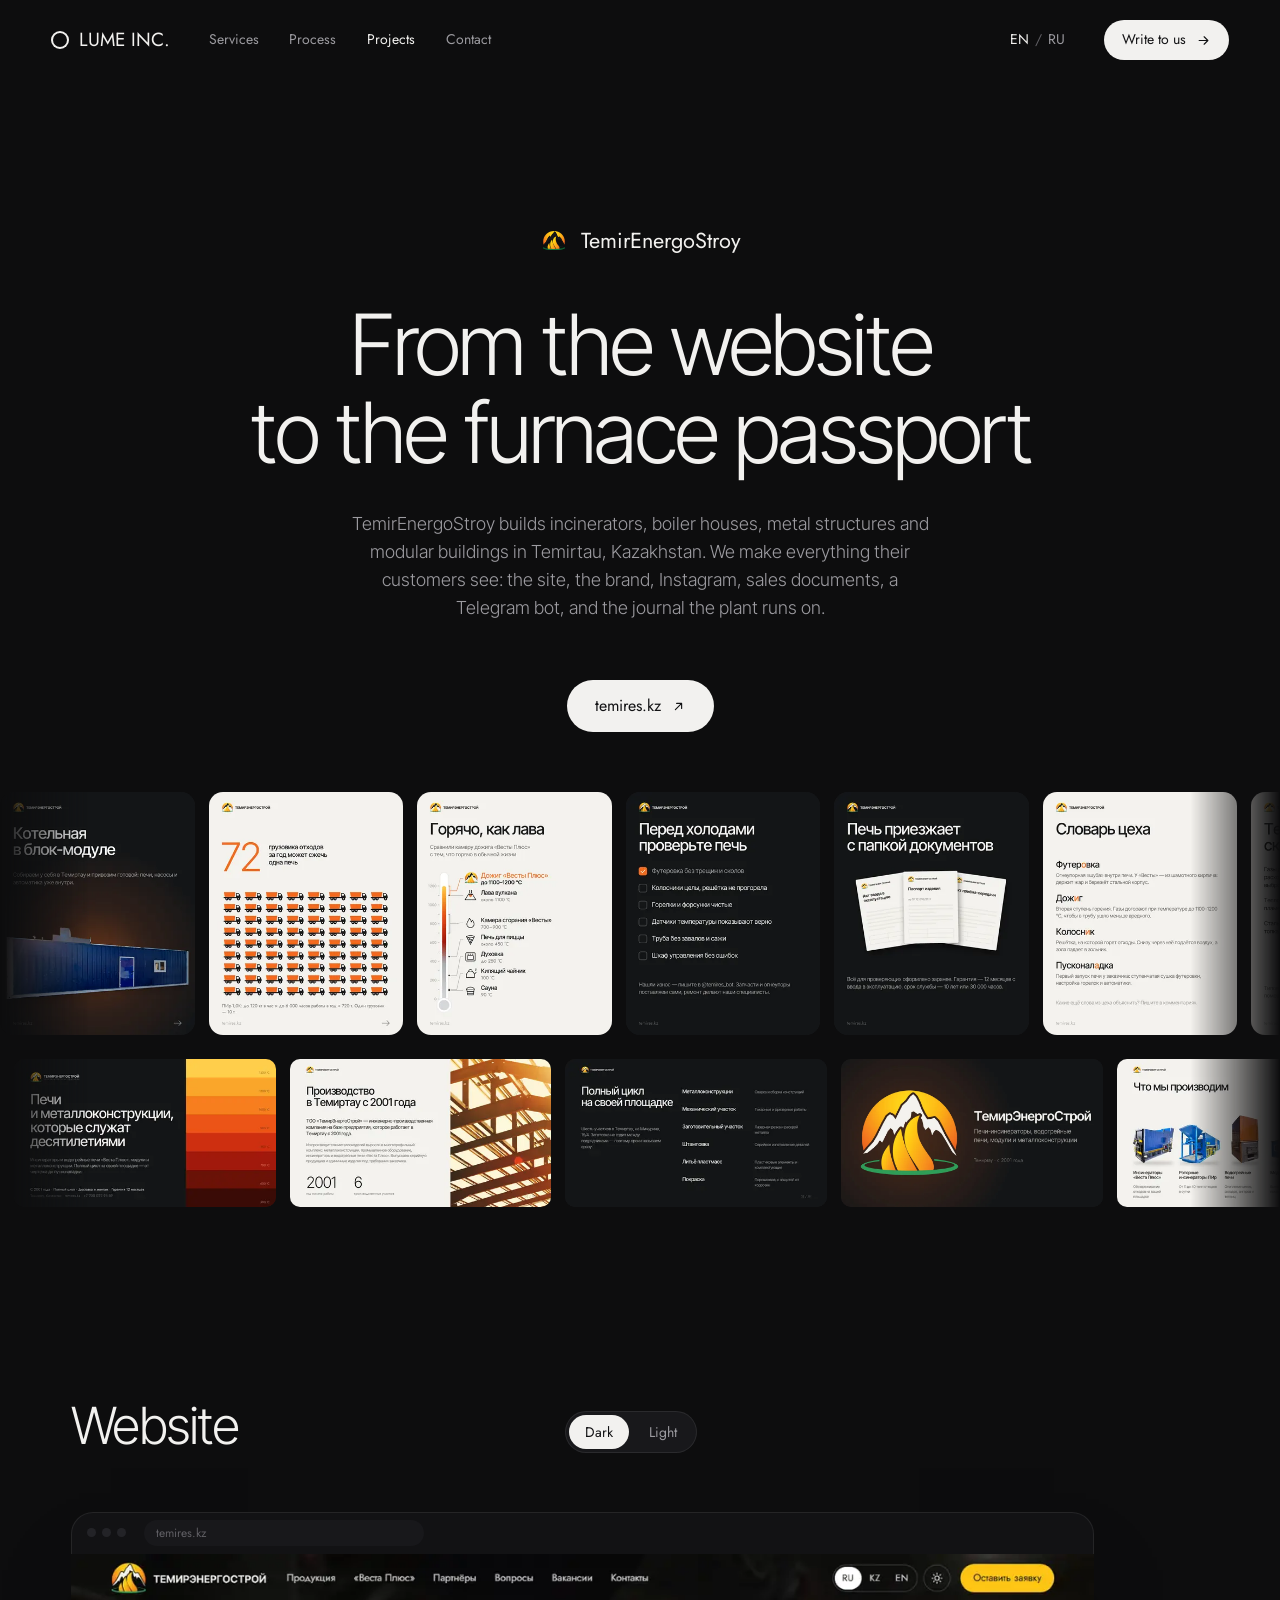
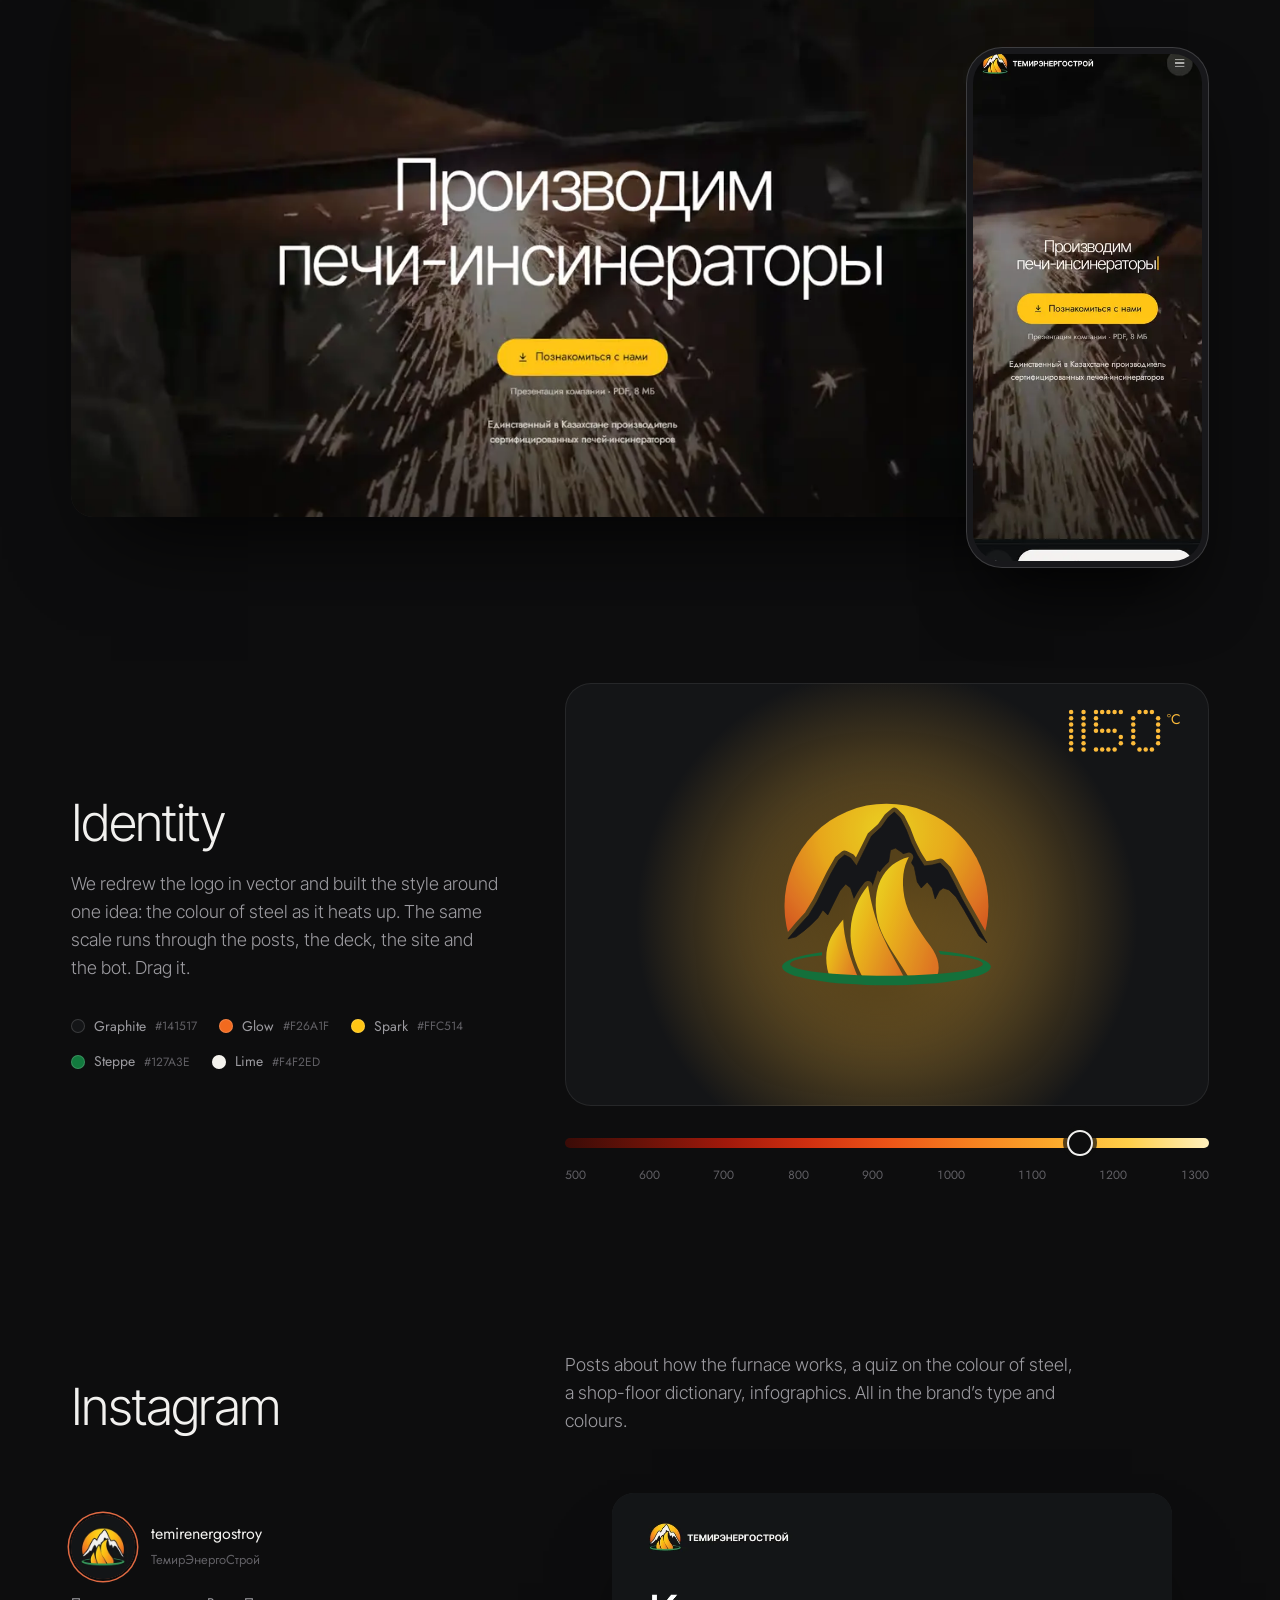
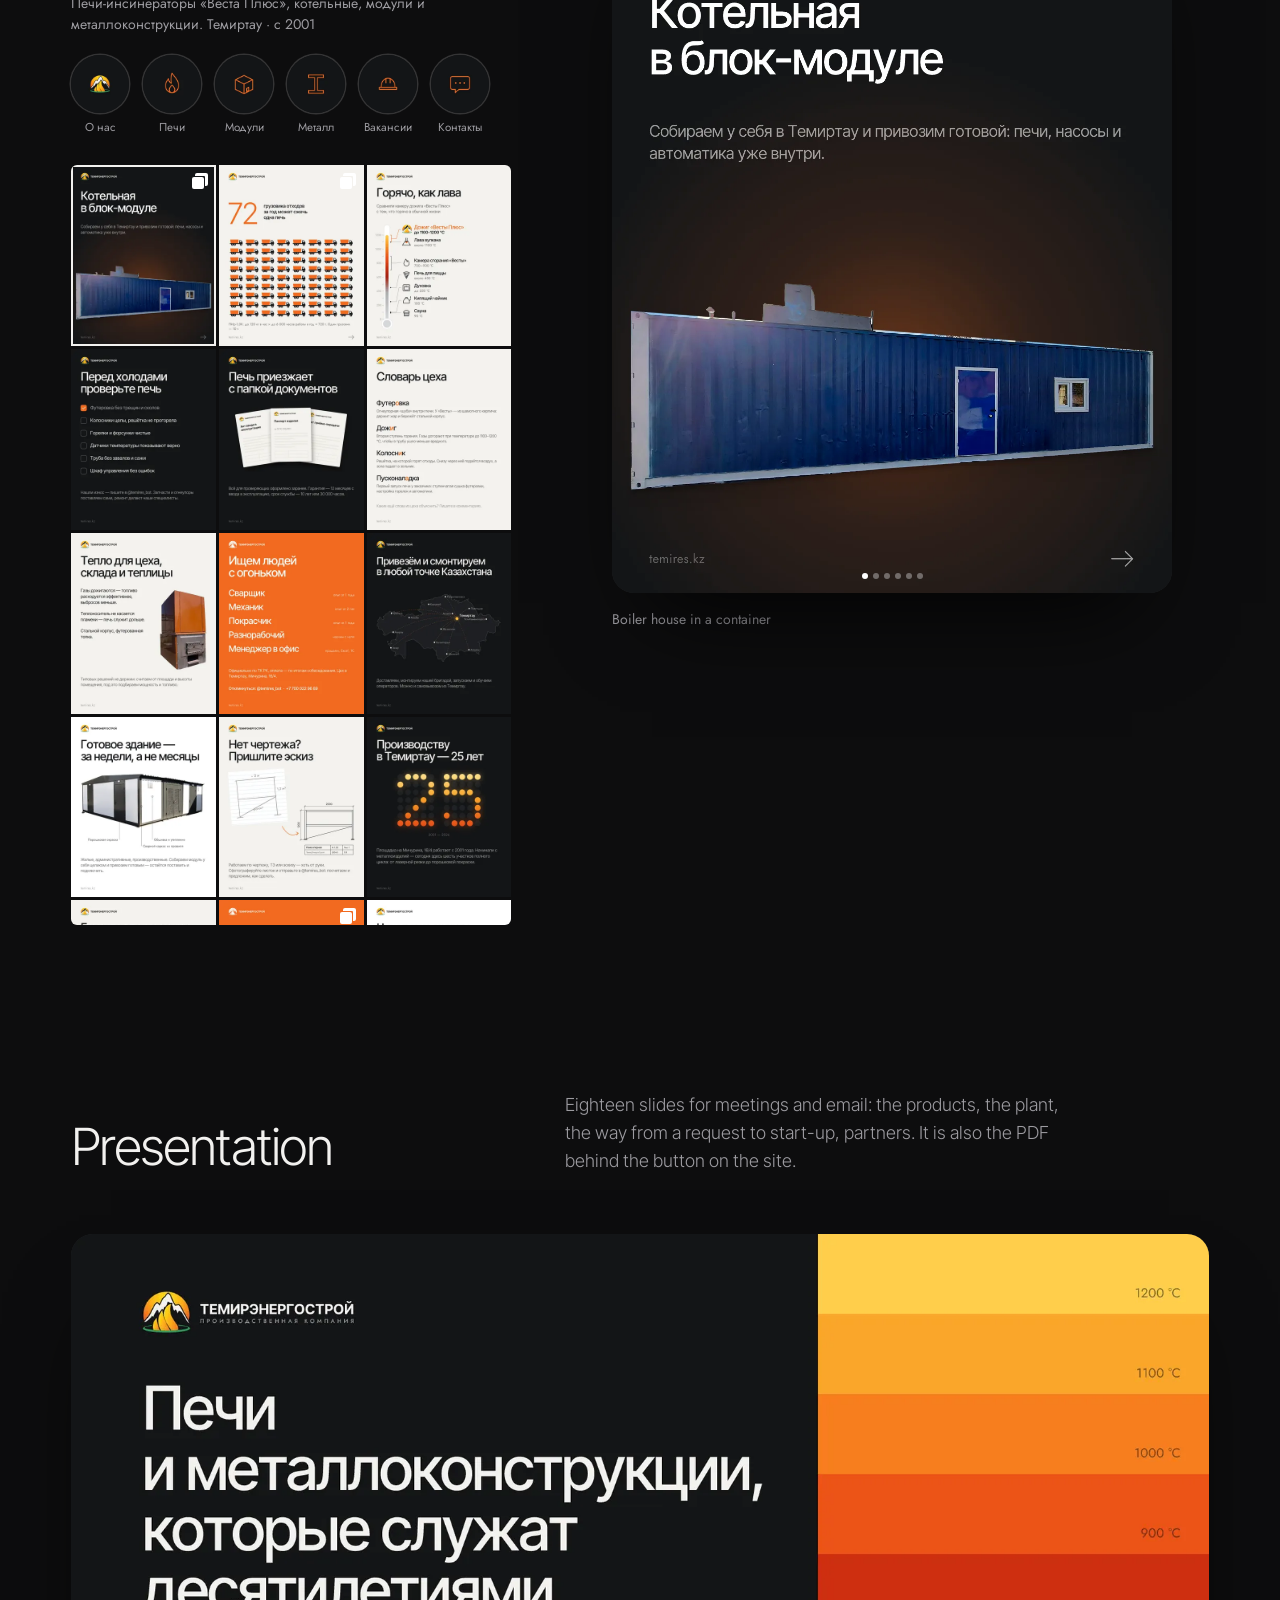
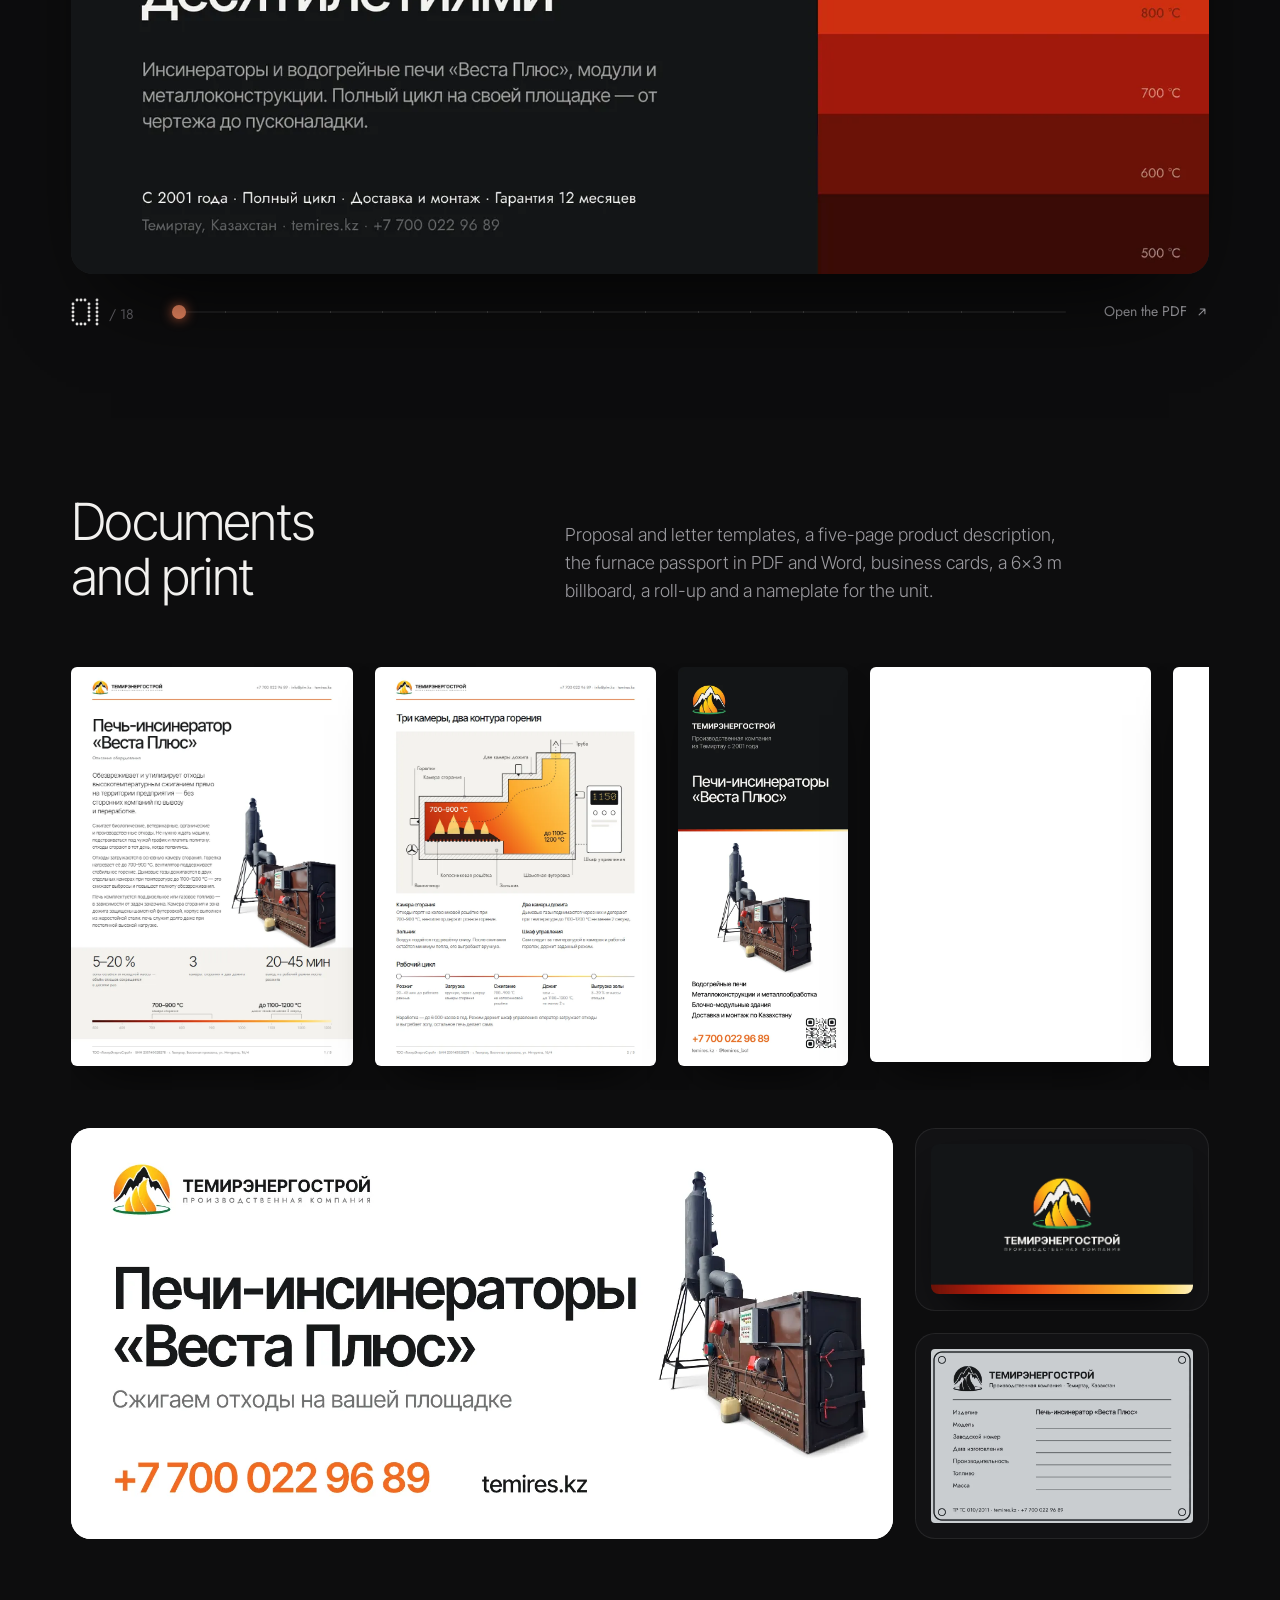
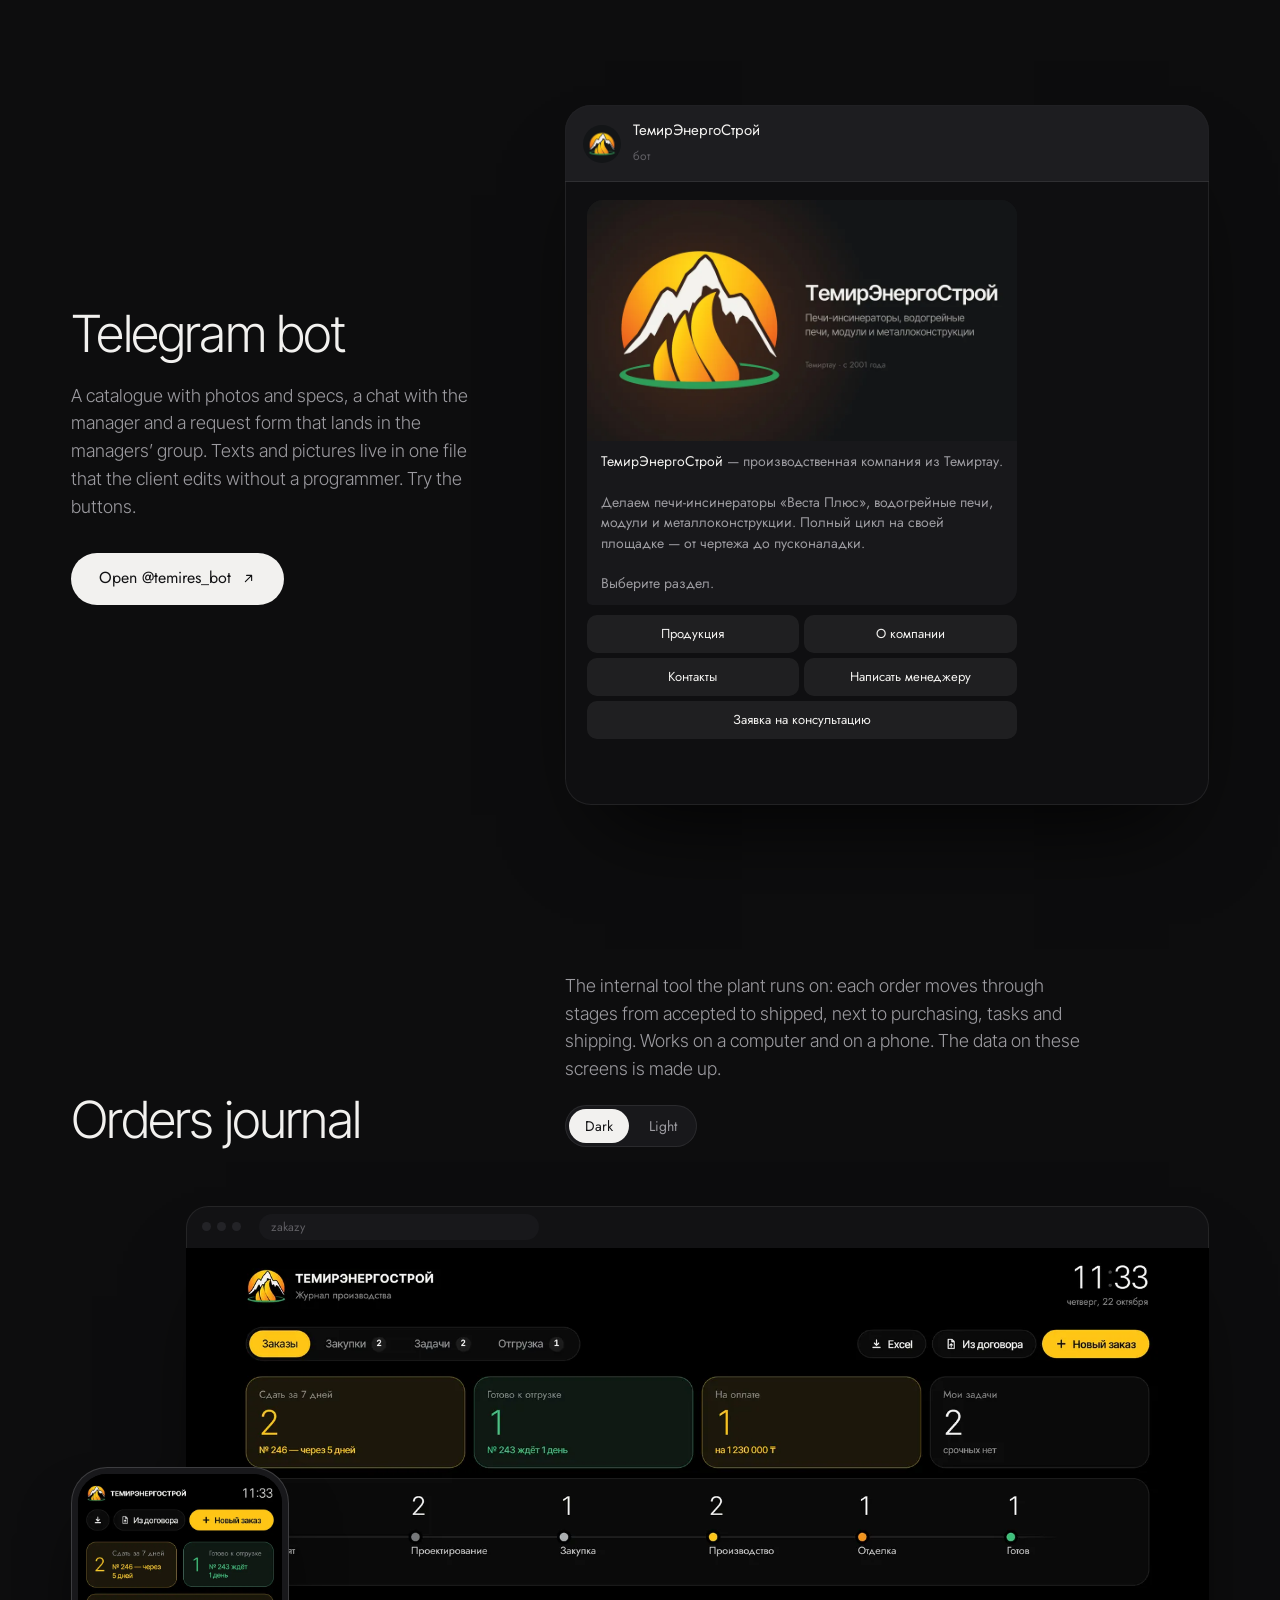
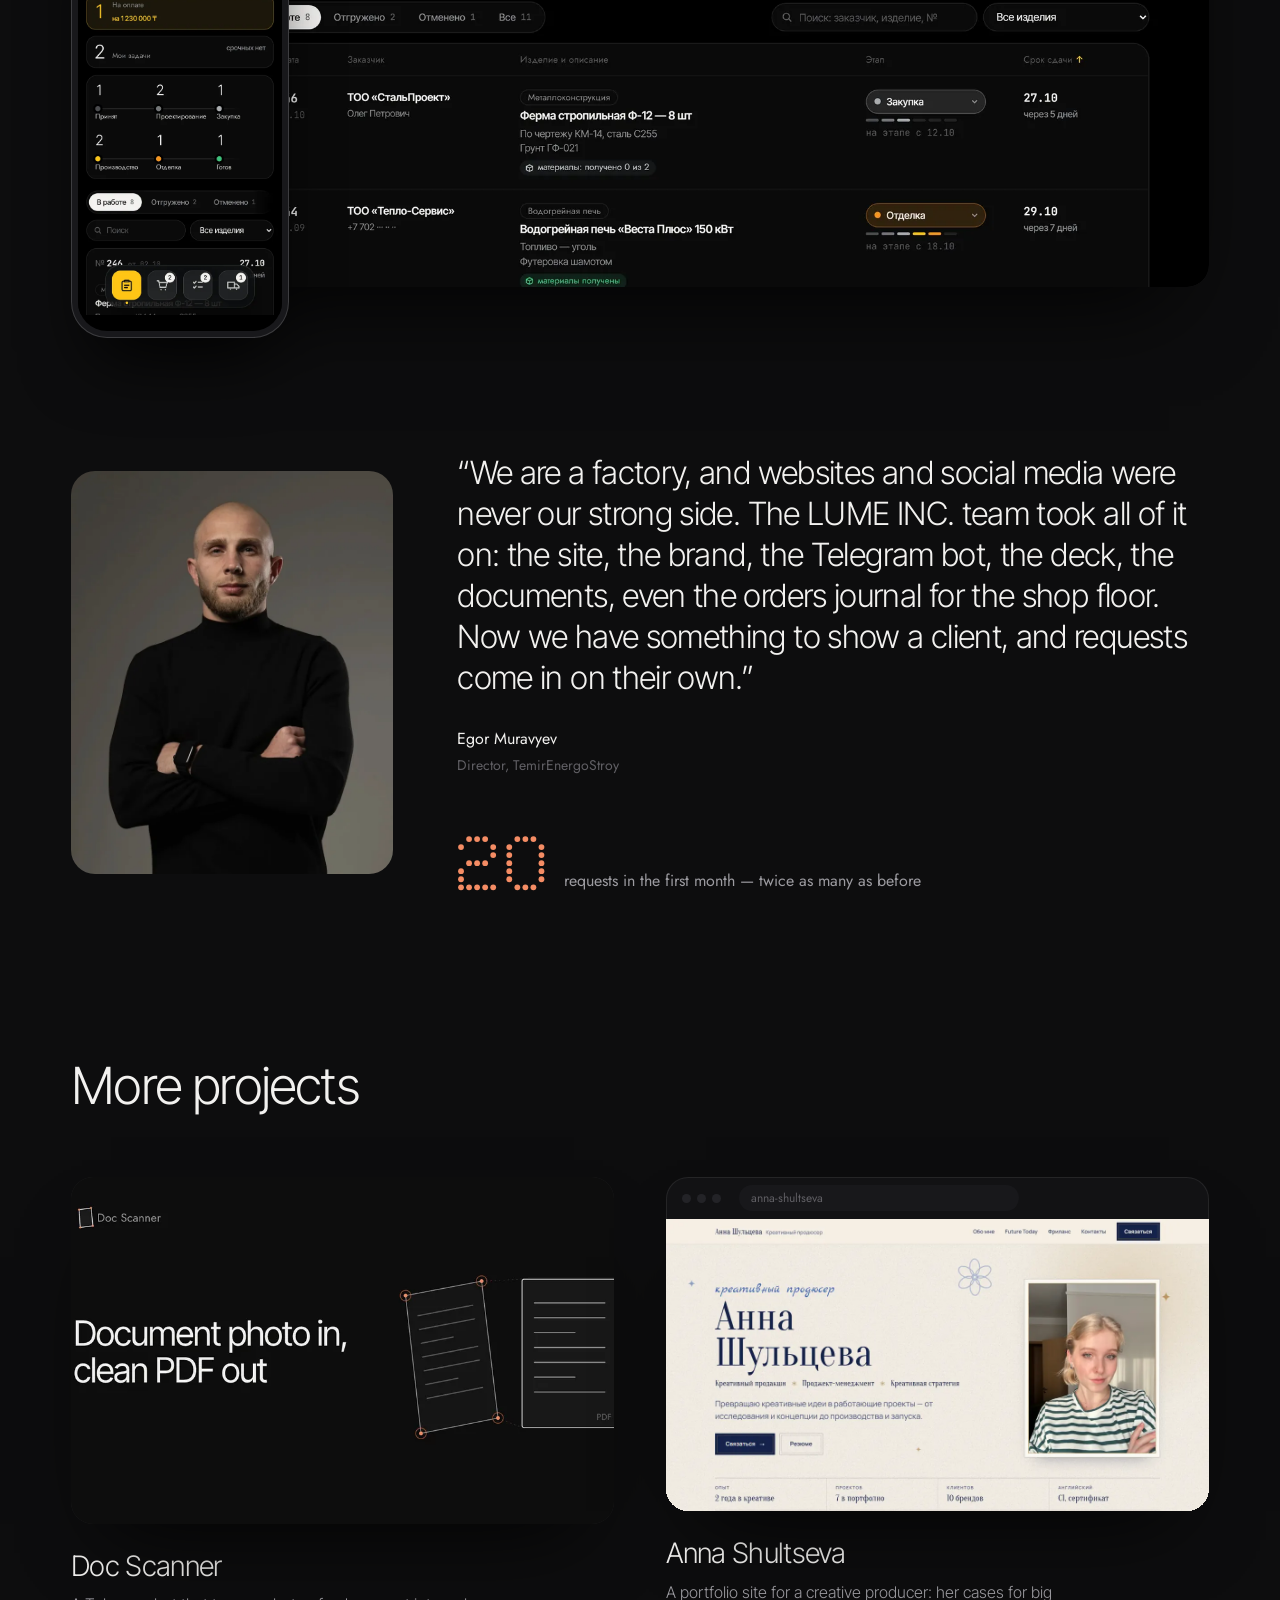
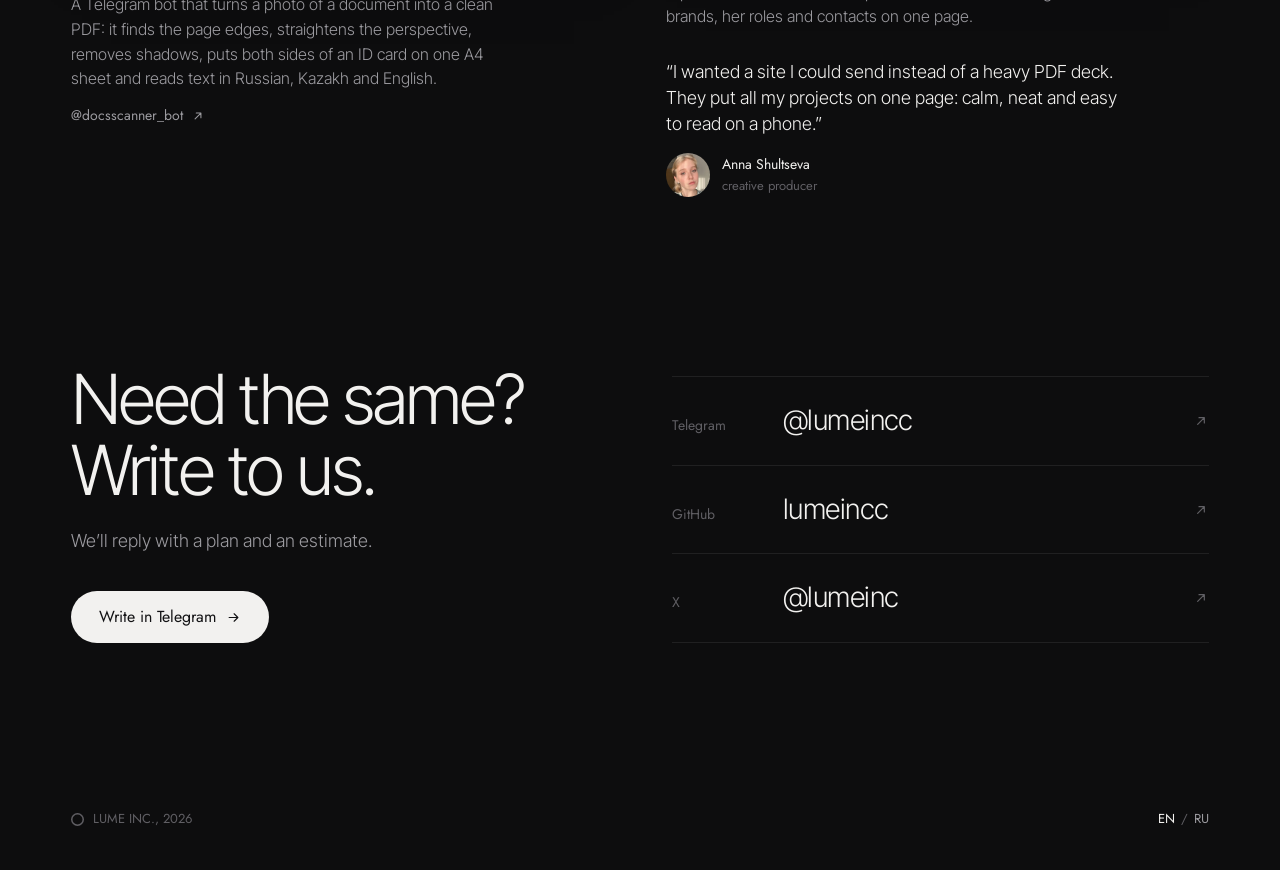
==== commit b8b4f7e1: "design: TONNA card without the logo Co-Authored-By: Claude Opus 5.5 <noreply@anthropic.com>" ====
--- a/projects/index.html
+++ b/projects/index.html
@@ -21,8 +21,8 @@
 <link rel="icon" href="../favicon.svg" type="image/svg+xml">
 <link rel="preload" href="../fonts/inter-tight-300-latin.woff2" as="font" type="font/woff2" crossorigin>
 <link rel="preload" href="../fonts/jost-400-latin.woff2" as="font" type="font/woff2" crossorigin>
-<link rel="stylesheet" href="../style.css?v=28">
-<link rel="stylesheet" href="../projects.css?v=28">
+<link rel="stylesheet" href="../style.css?v=29">
+<link rel="stylesheet" href="../projects.css?v=29">
 </head>
 <body class="pj">
 
@@ -248,7 +248,7 @@
   <span class="lang"><a href="./" aria-current="page" lang="en">EN</a><span aria-hidden="true">/</span><a href="../ru/projects/" hreflang="ru" lang="ru">RU</a></span>
 </footer>
 
-<script src="../site.js?v=28"></script>
-<script src="../projects.js?v=28" data-media="../projects/temires/"></script>
+<script src="../site.js?v=29"></script>
+<script src="../projects.js?v=29" data-media="../projects/temires/"></script>
 </body>
 </html>
--- a/style.css
+++ b/style.css
@@ -241,7 +241,6 @@
 .cipher{position:absolute;left:58%;top:64%;max-width:min(62%,300px);margin:0;padding:11px 16px;border-radius:18px;border-bottom-left-radius:6px;background:rgba(40,40,45,.72);-webkit-backdrop-filter:blur(14px);backdrop-filter:blur(14px);box-shadow:inset 0 0 0 1px var(--line-2),0 20px 40px -14px rgba(0,0,0,.8);font-family:var(--font-code);font-size:14px;white-space:nowrap;color:var(--fg)}
 /* TONNA: a tonnage readout */
 .pt-tonna{background:radial-gradient(60% 55% at 50% 42%,#17171a,#0b0b0c 70%)}
-.tonna-mark{position:absolute;top:clamp(22px,3vw,32px);left:clamp(22px,3vw,36px);width:auto;height:44px;opacity:.9}
 .calc{display:grid;justify-items:center;gap:14px}
 .calc-k{font-family:var(--font-ui);font-size:14px;color:var(--fg-2);transition:opacity .3s}
 .calc-v{display:flex;align-items:flex-end;gap:12px;color:var(--accent-2)}
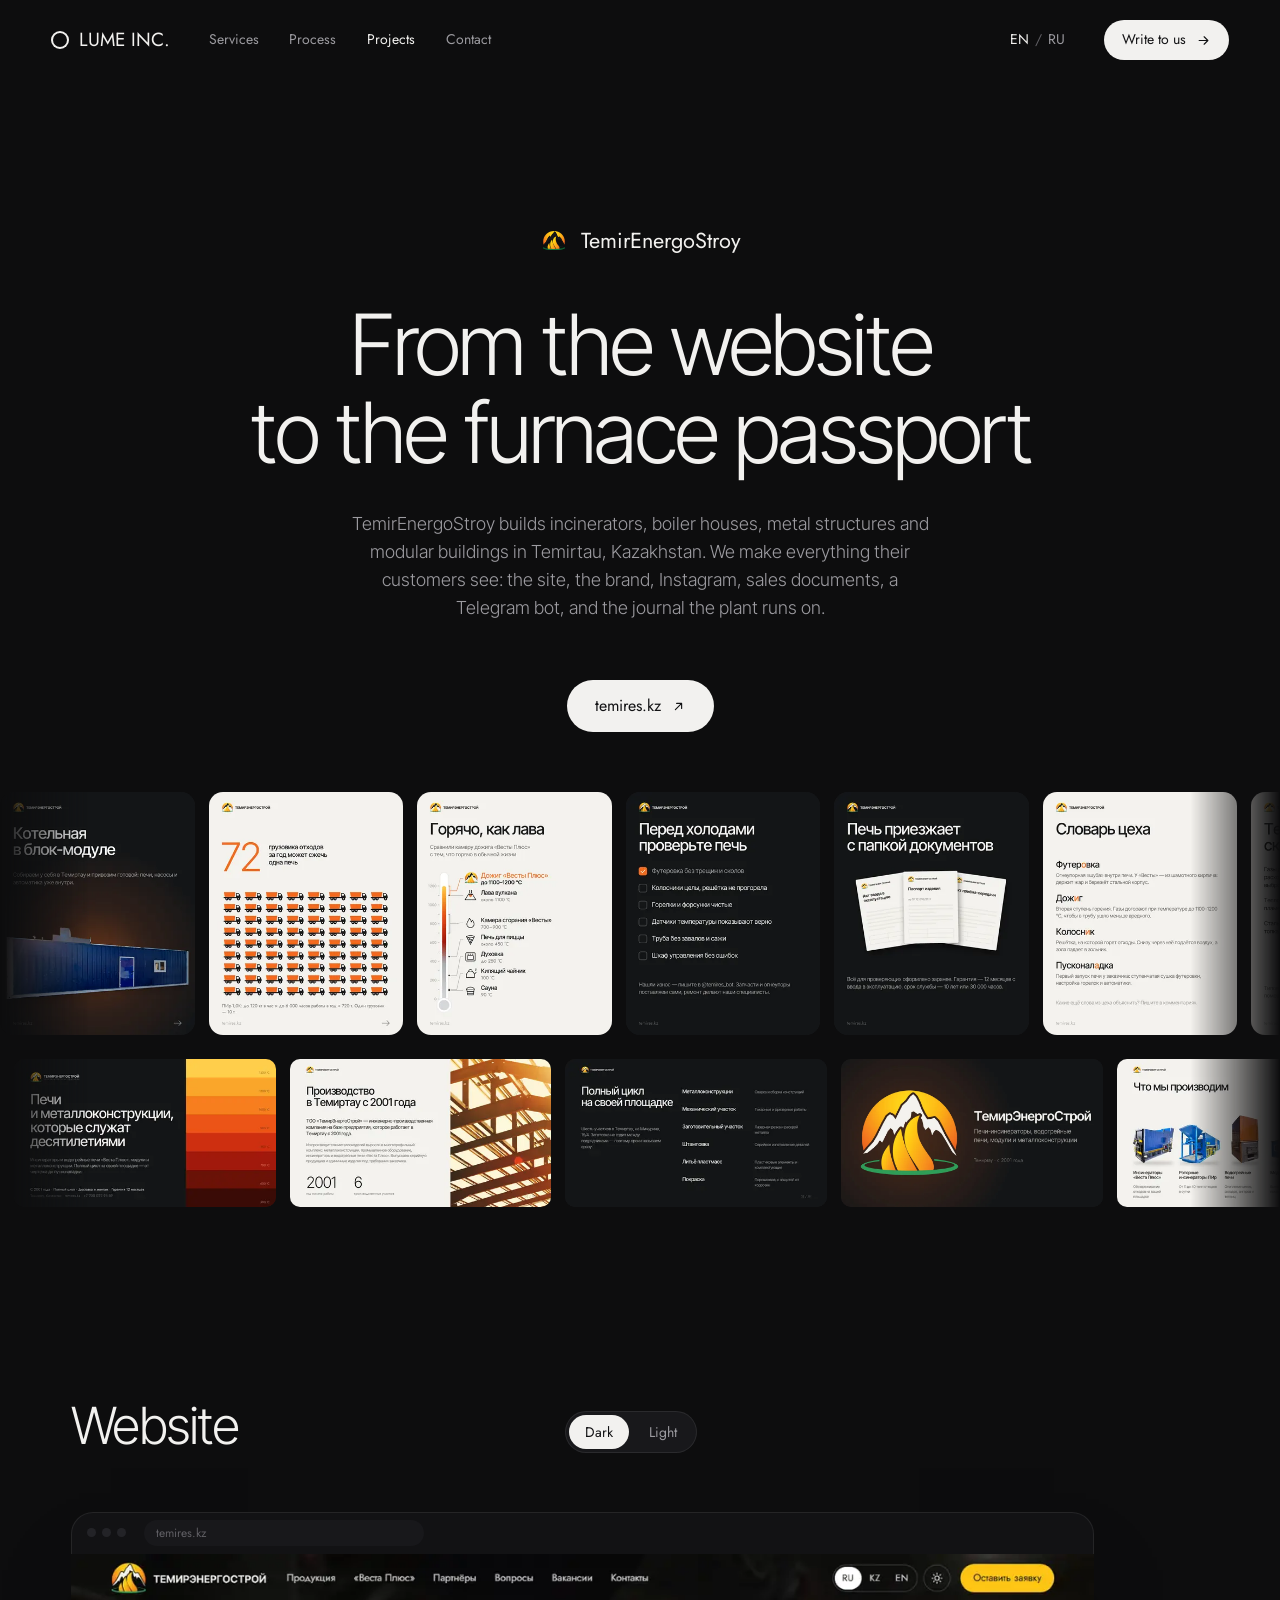
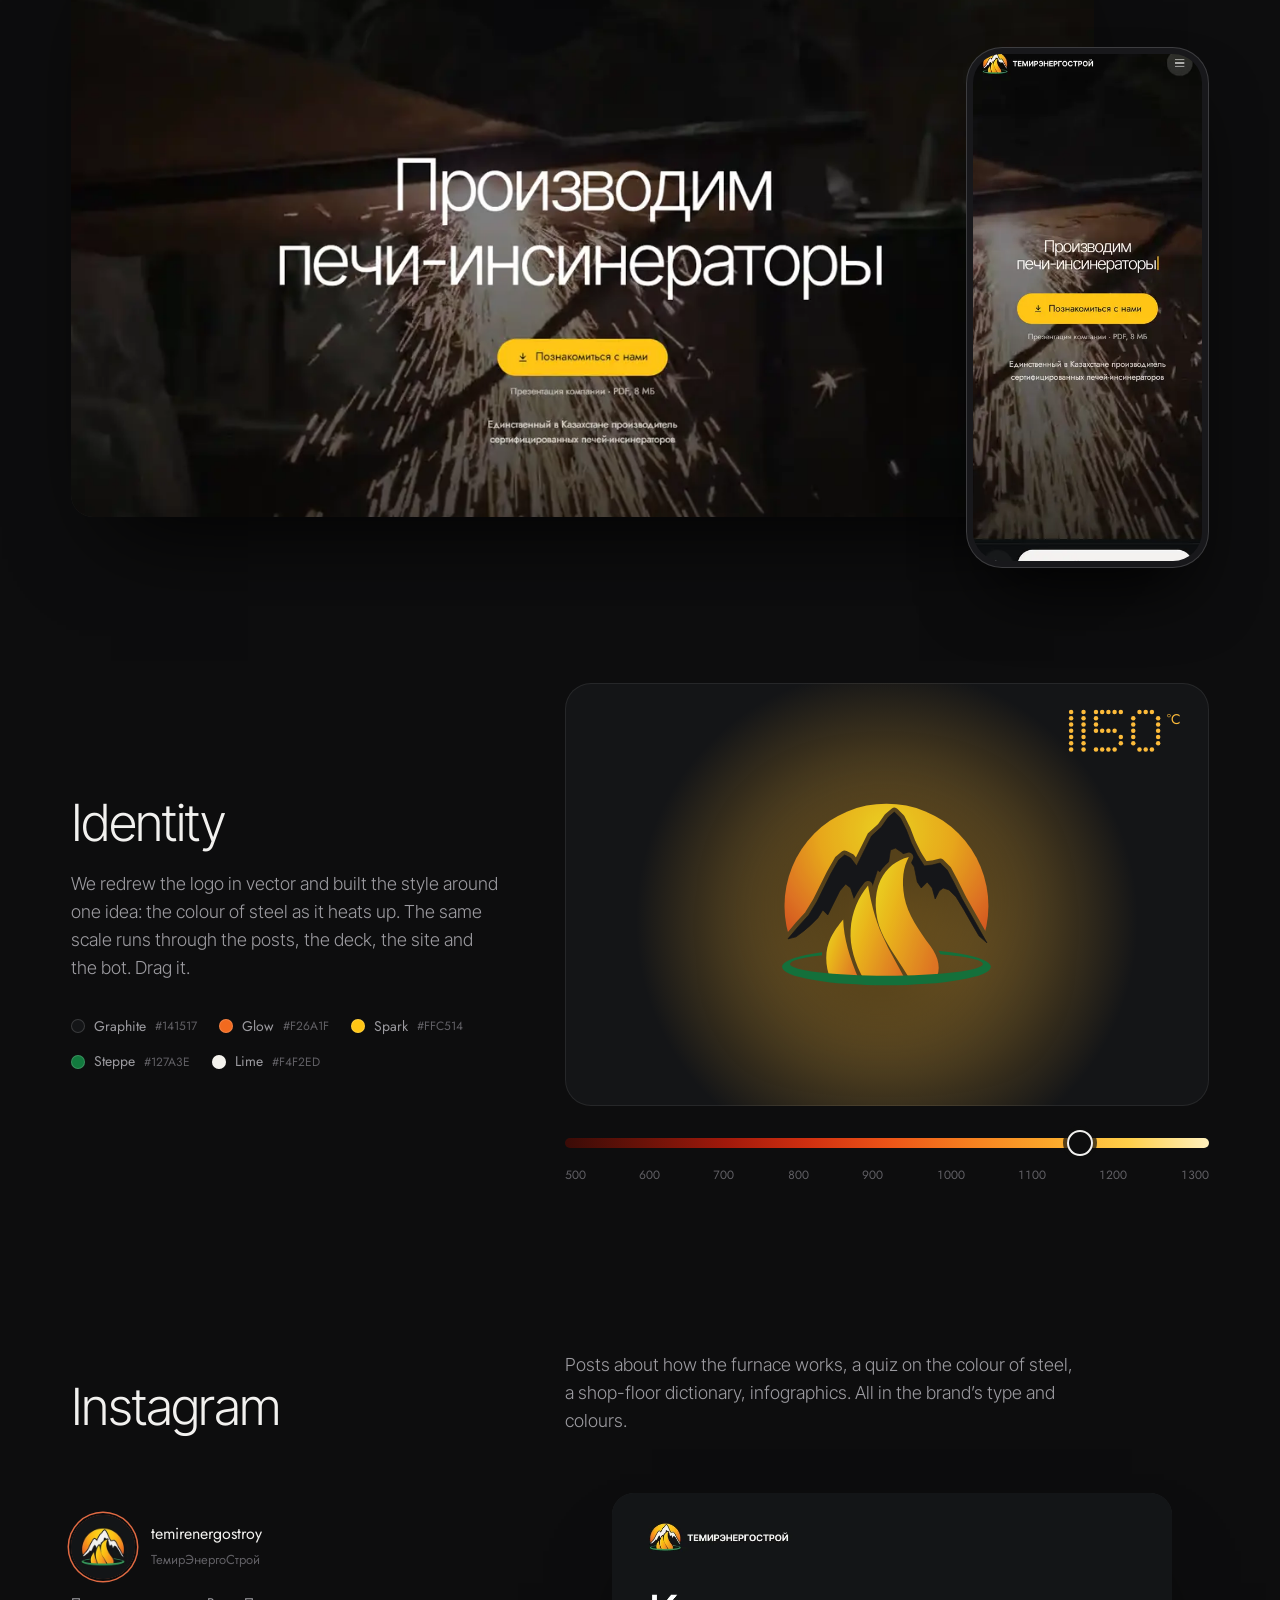
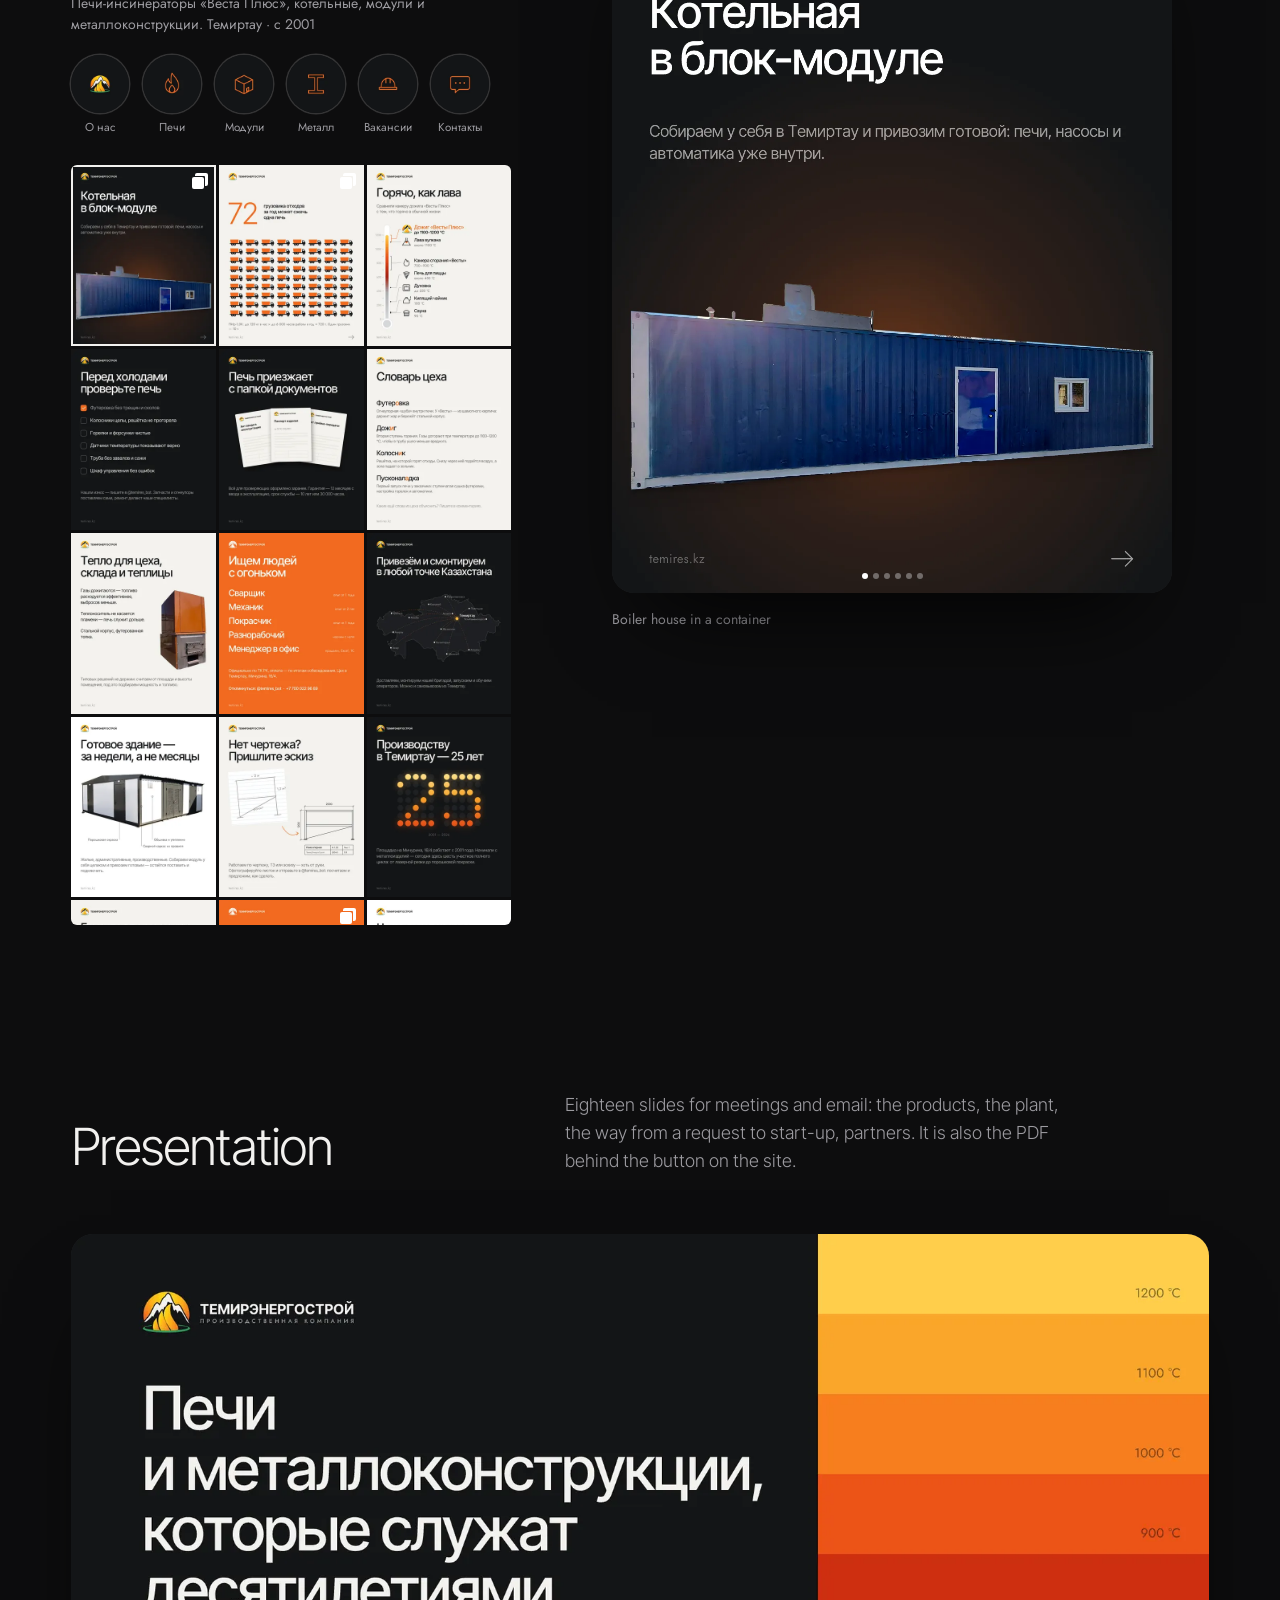
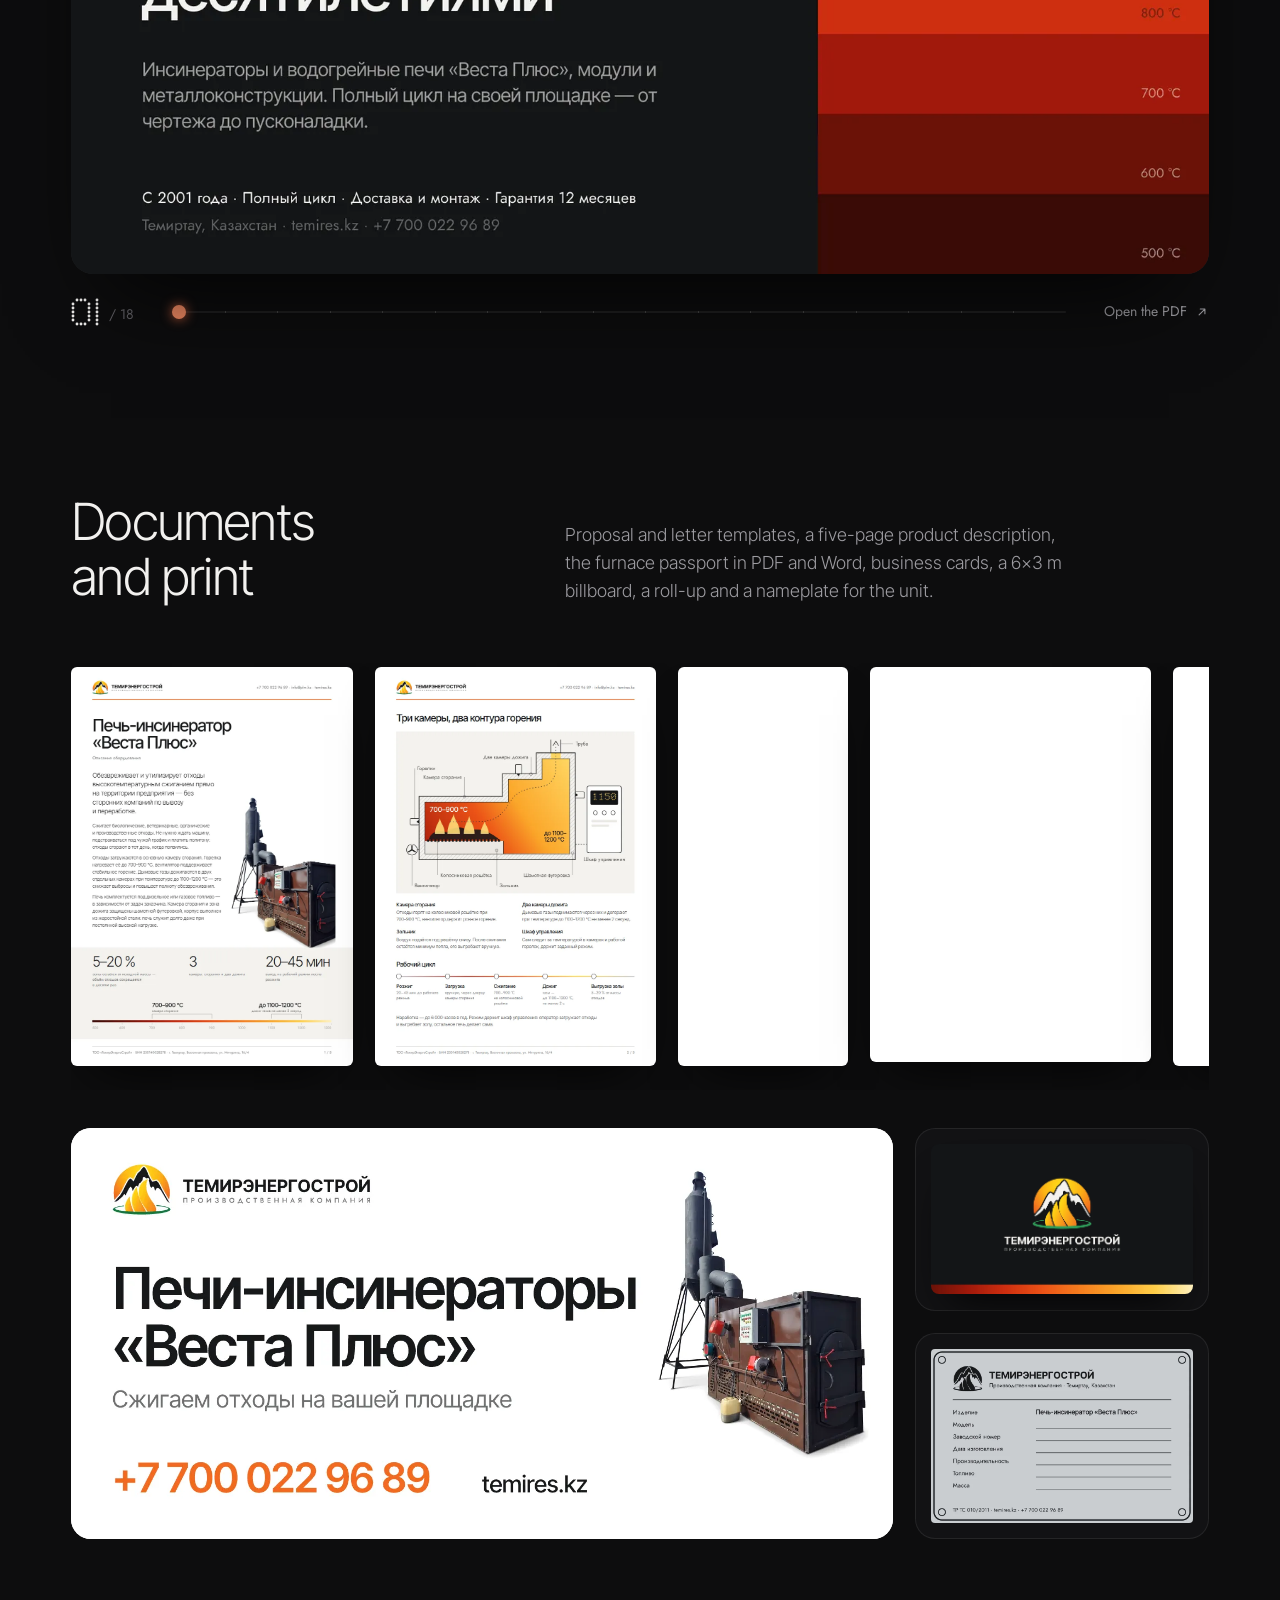
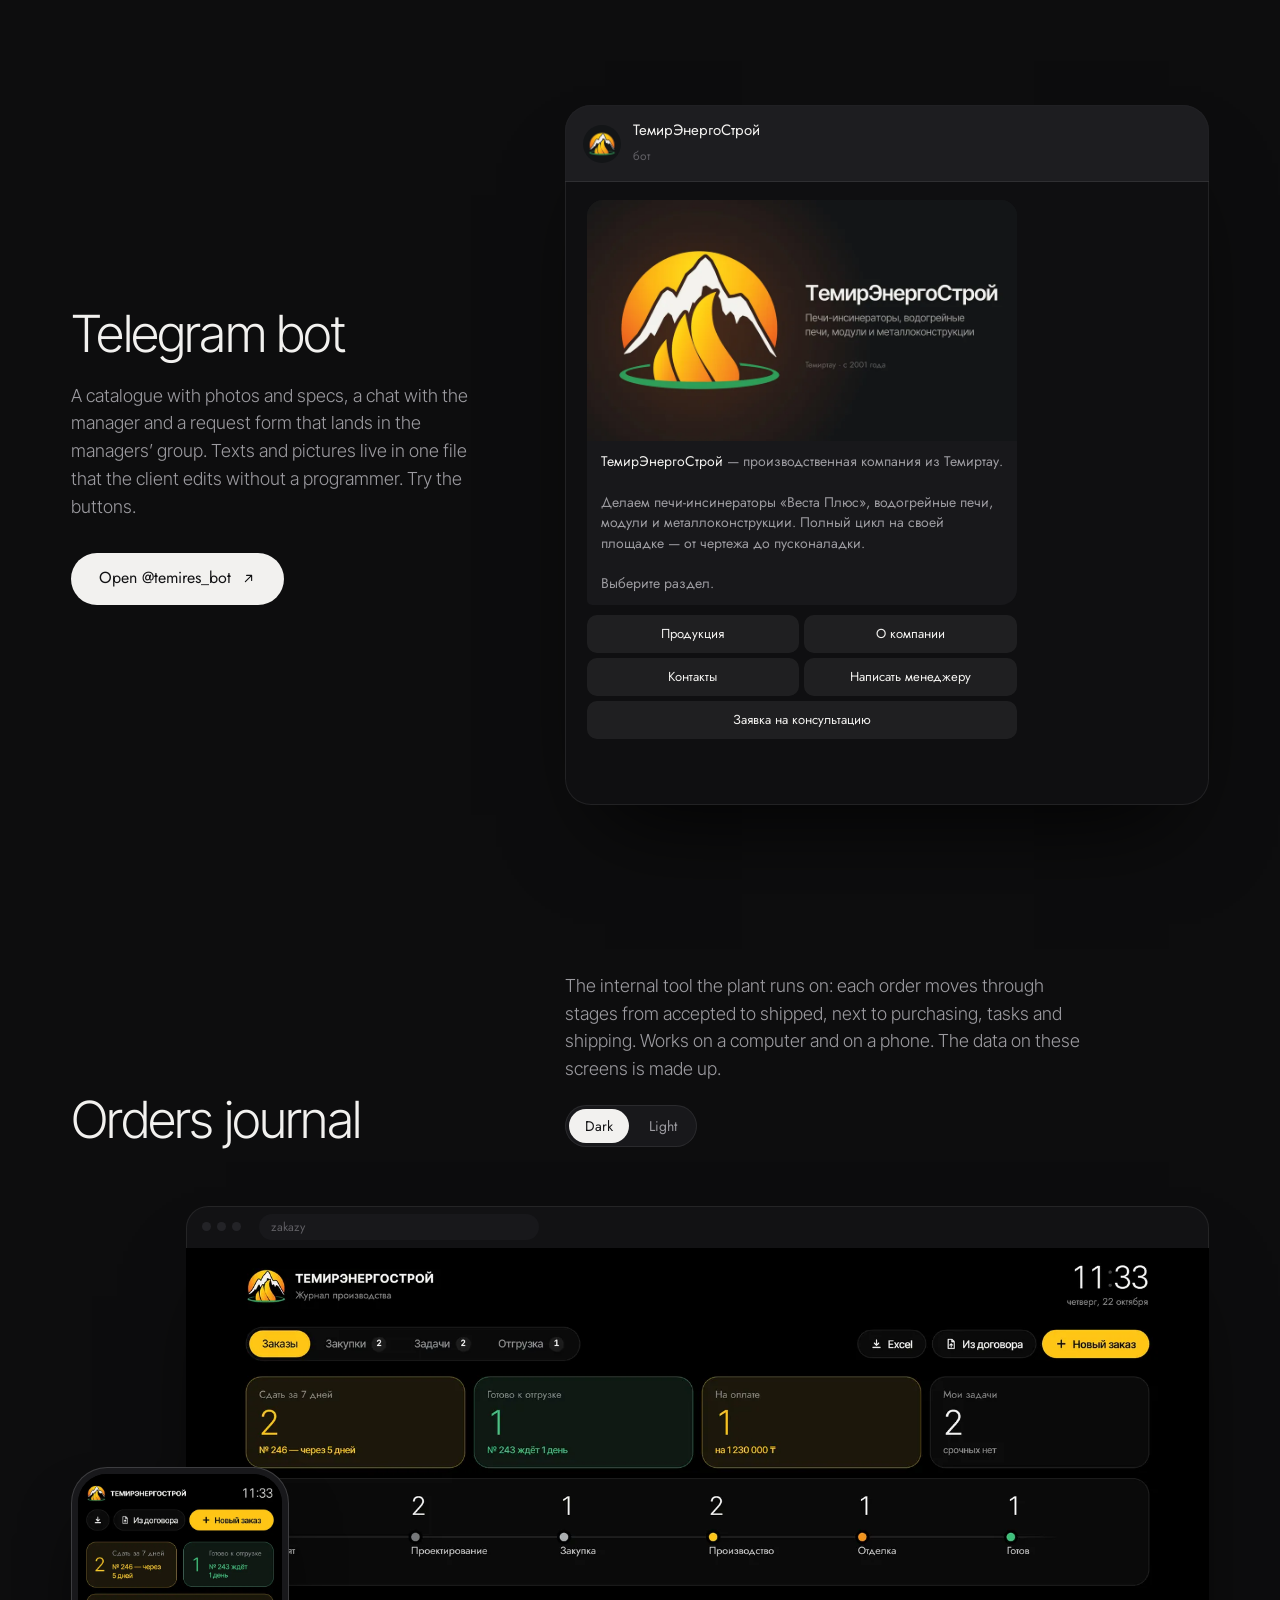
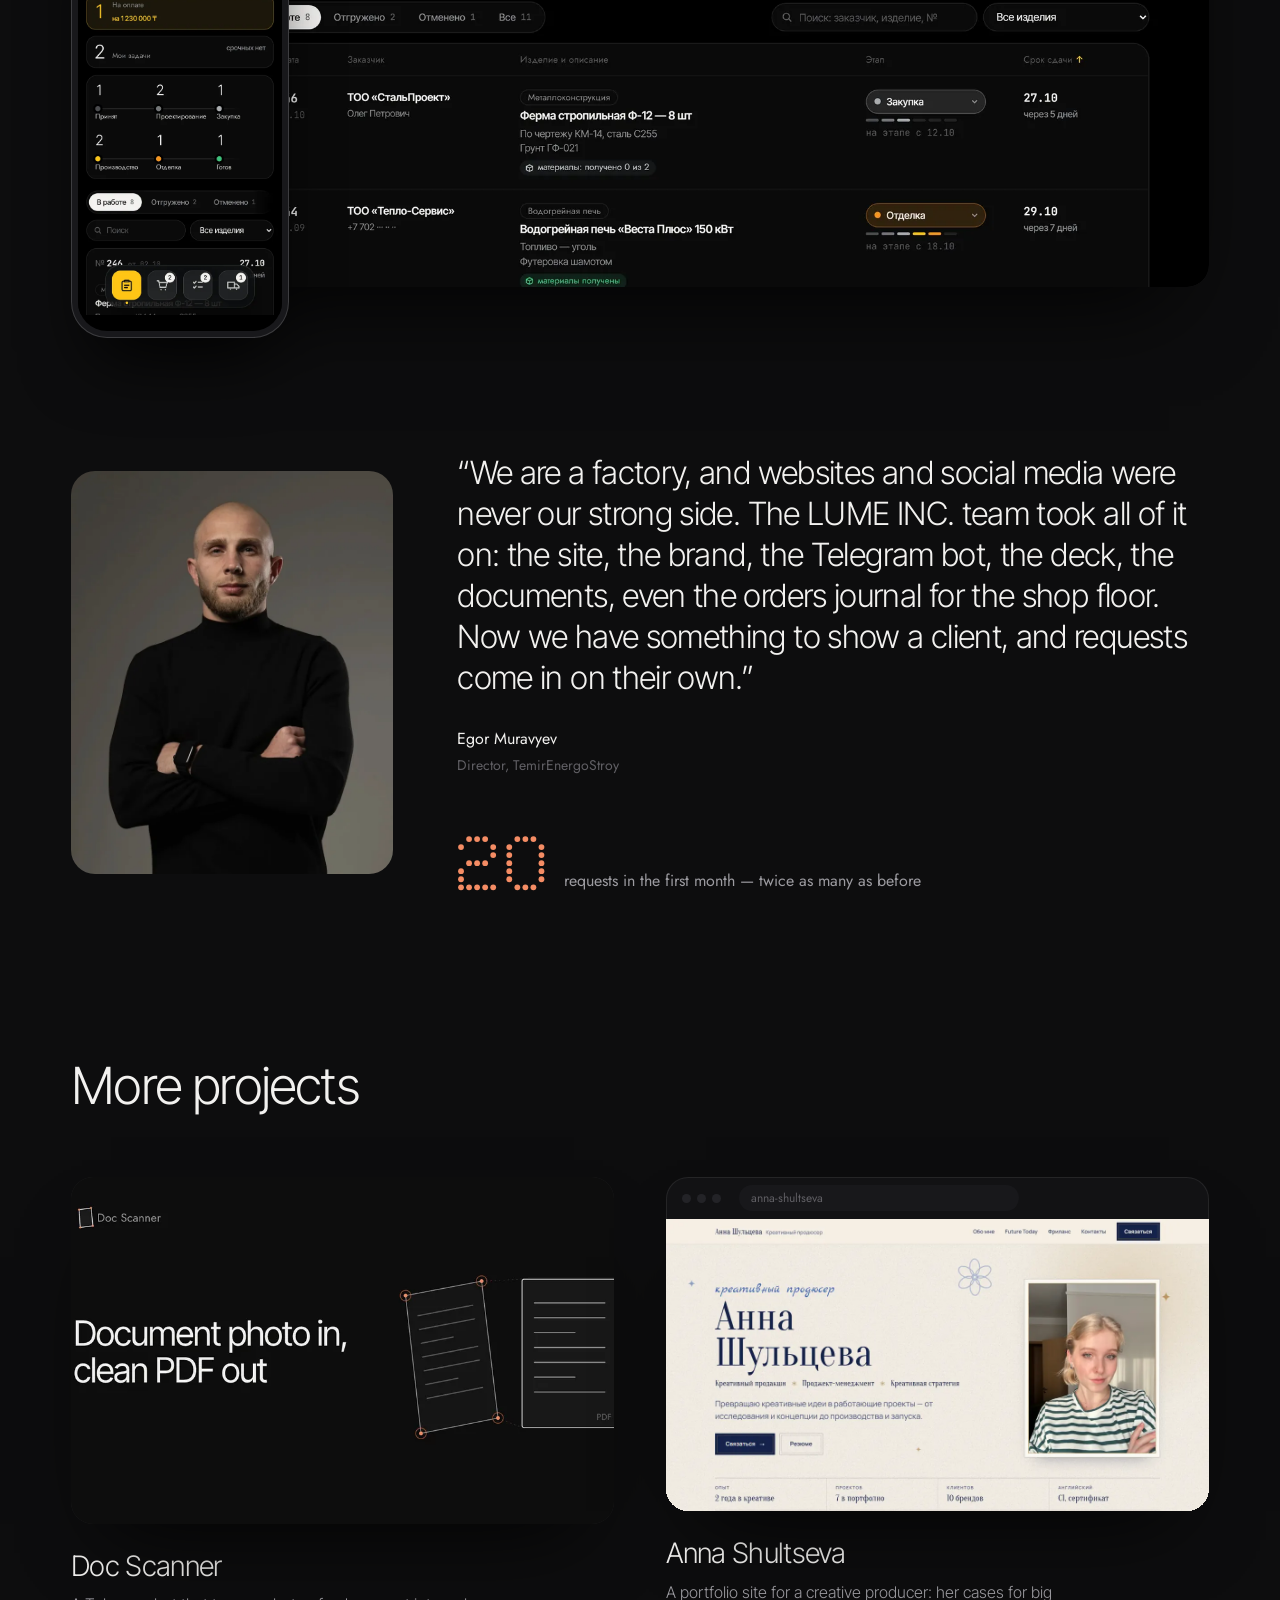
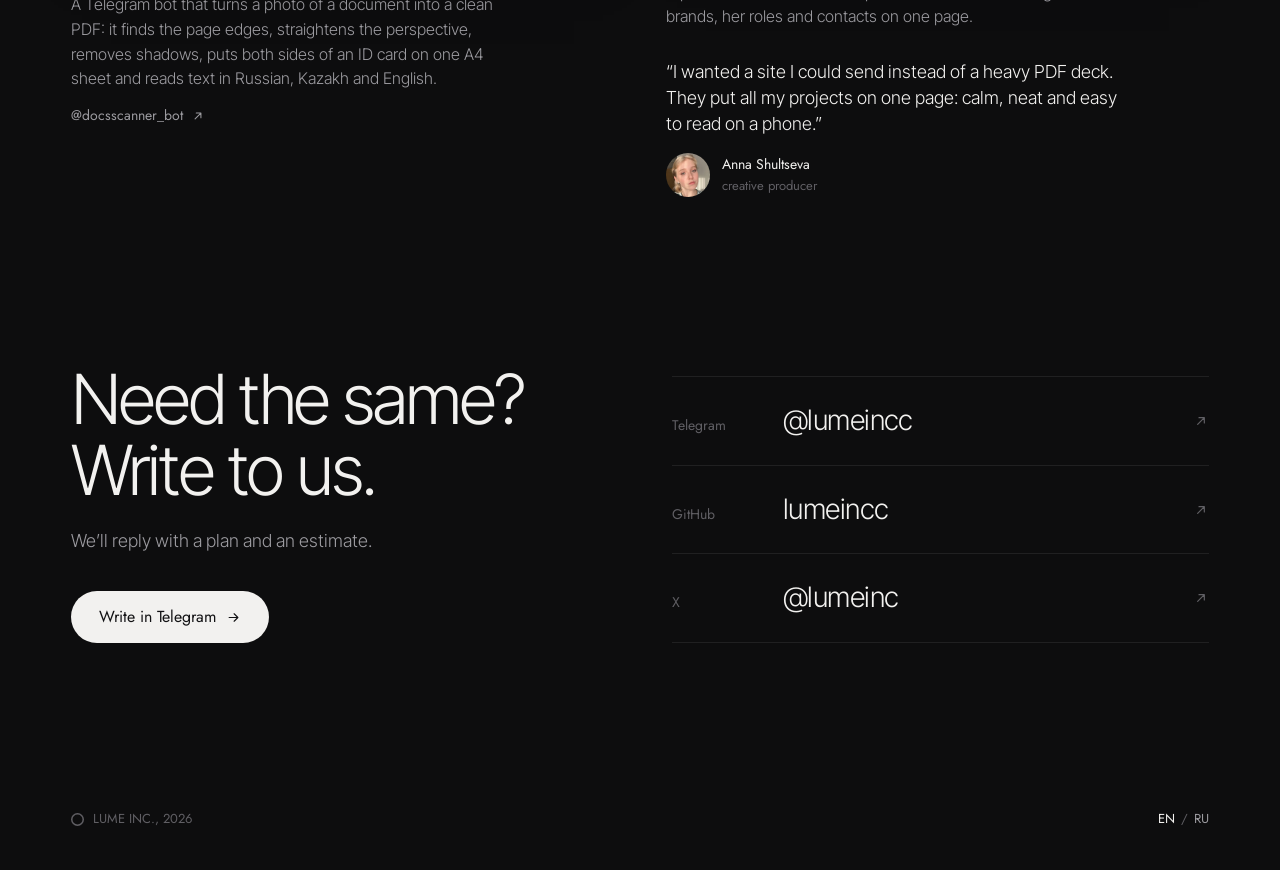
==== commit adafb6b2: "design: products in one block that folds into the LUME INC. lockup Co-Authored-By: Claude Opus 5.5 <" ====
--- a/projects/index.html
+++ b/projects/index.html
@@ -21,8 +21,8 @@
 <link rel="icon" href="../favicon.svg" type="image/svg+xml">
 <link rel="preload" href="../fonts/inter-tight-300-latin.woff2" as="font" type="font/woff2" crossorigin>
 <link rel="preload" href="../fonts/jost-400-latin.woff2" as="font" type="font/woff2" crossorigin>
-<link rel="stylesheet" href="../style.css?v=29">
-<link rel="stylesheet" href="../projects.css?v=29">
+<link rel="stylesheet" href="../style.css?v=30">
+<link rel="stylesheet" href="../projects.css?v=30">
 </head>
 <body class="pj">
 
@@ -248,7 +248,7 @@
   <span class="lang"><a href="./" aria-current="page" lang="en">EN</a><span aria-hidden="true">/</span><a href="../ru/projects/" hreflang="ru" lang="ru">RU</a></span>
 </footer>
 
-<script src="../site.js?v=29"></script>
-<script src="../projects.js?v=29" data-media="../projects/temires/"></script>
+<script src="../site.js?v=30"></script>
+<script src="../projects.js?v=30" data-media="../projects/temires/"></script>
 </body>
 </html>
--- a/style.css
+++ b/style.css
@@ -226,32 +226,53 @@
   .step::before{top:6px;left:-40px}
 }
 
-/* ---------- products ---------- */
-.prods{display:grid;grid-template-columns:repeat(2,minmax(0,1fr));gap:clamp(14px,2vw,24px);margin-top:clamp(40px,5vw,64px)}
-.pt{position:relative;display:flex;flex-direction:column;min-height:clamp(420px,40vw,540px);overflow:hidden;border-radius:26px;background:var(--card);box-shadow:inset 0 0 0 1px var(--line)}
-.pt-vis{position:relative;z-index:0;flex:1;display:grid;place-items:center;min-height:240px}
-.pt-foot{display:flex;align-items:flex-end;justify-content:space-between;gap:16px 28px;flex-wrap:wrap;padding:0 clamp(22px,3vw,36px) clamp(22px,3vw,32px)}
-.pt h3{margin:0;font-weight:300;font-size:clamp(28px,2.8vw,40px);line-height:1;letter-spacing:-.03em}
-.pt-foot p{max-width:36ch;margin:12px 0 0;font-size:15px;line-height:1.5;color:var(--fg-2)}
-/* LUME: an eclipse and a message that decrypts itself */
-.pt-lume{background:radial-gradient(60% 55% at 50% 42%,#17171a,#0b0b0c 70%)}
-.eclipse{position:relative;width:clamp(120px,14vw,176px);aspect-ratio:1;border-radius:50%;background:#000;box-shadow:0 0 0 2px rgba(255,255,255,.92),0 0 16px 4px rgba(255,255,255,.5)}
-.eclipse::before{content:"";position:absolute;inset:-75%;z-index:-1;border-radius:50%;background:radial-gradient(closest-side,rgba(255,255,255,.26),rgba(255,255,255,.08) 55%,transparent);animation:corona 6s ease-in-out infinite}
-@keyframes corona{50%{opacity:.6;transform:scale(.92)}}
-.cipher{position:absolute;left:58%;top:64%;max-width:min(62%,300px);margin:0;padding:11px 16px;border-radius:18px;border-bottom-left-radius:6px;background:rgba(40,40,45,.72);-webkit-backdrop-filter:blur(14px);backdrop-filter:blur(14px);box-shadow:inset 0 0 0 1px var(--line-2),0 20px 40px -14px rgba(0,0,0,.8);font-family:var(--font-code);font-size:14px;white-space:nowrap;color:var(--fg)}
-/* TONNA: a tonnage readout */
-.pt-tonna{background:radial-gradient(60% 55% at 50% 42%,#17171a,#0b0b0c 70%)}
-.calc{display:grid;justify-items:center;gap:14px}
-.calc-k{font-family:var(--font-ui);font-size:14px;color:var(--fg-2);transition:opacity .3s}
+/* ---------- products: two products that fold into the LUME INC. lockup ---------- */
+.ps{position:relative;margin-top:clamp(40px,5vw,64px);overflow:hidden;border-radius:26px;background:radial-gradient(70% 60% at 50% 34%,#17171a,#0b0b0c 72%);box-shadow:inset 0 0 0 1px var(--line)}
+.ps-stage{position:relative;height:clamp(300px,31vw,420px)}
+.eclipse{position:absolute;left:26%;top:50%;width:clamp(108px,12.5vw,168px);height:clamp(108px,12.5vw,168px);border-radius:50%;transform:translate(-50%,-50%);transition:left 1.1s cubic-bezier(.6,0,.2,1) .15s,top 1.1s cubic-bezier(.6,0,.2,1) .15s,width 1.1s cubic-bezier(.6,0,.2,1) .15s,height 1.1s cubic-bezier(.6,0,.2,1) .15s}
+/* the disc sits above its own corona */
+.eclipse::after{content:"";position:absolute;inset:0;border-radius:50%;background:#000;box-shadow:inset 0 0 0 2px rgba(255,255,255,.92),0 0 16px 4px rgba(255,255,255,.5);transition:background .8s .3s,box-shadow .8s .3s}
+.eclipse i{position:absolute;inset:-75%;z-index:-1;border-radius:50%;background:radial-gradient(closest-side,rgba(255,255,255,.26),rgba(255,255,255,.08) 55%,transparent);animation:corona 6s ease-in-out infinite;transition:opacity .6s}
+@keyframes corona{50%{transform:scale(.9)}}
+.cipher{position:absolute;left:calc(26% + clamp(18px,2.4vw,40px));top:calc(50% + clamp(34px,4vw,58px));max-width:min(40%,300px);margin:0;padding:11px 16px;border-radius:18px;border-bottom-left-radius:6px;background:rgba(40,40,45,.72);-webkit-backdrop-filter:blur(14px);backdrop-filter:blur(14px);box-shadow:inset 0 0 0 1px var(--line-2),0 20px 40px -14px rgba(0,0,0,.8);font-family:var(--font-code);font-size:14px;white-space:nowrap;color:var(--fg);transition:opacity .4s,transform .4s}
+.calc{position:absolute;left:73%;top:50%;display:grid;justify-items:center;gap:14px;transform:translate(-50%,-50%);transition:opacity .2s 1.3s}
+.calc-k{font-family:var(--font-ui);font-size:14px;color:var(--fg-2);white-space:nowrap;transition:opacity .3s}
 .calc-v{display:flex;align-items:flex-end;gap:12px;color:var(--accent-2)}
 .calc-v .dm{color:var(--accent-2)}
-.calc-v .dm svg{width:auto;height:clamp(44px,5vw,64px)}
+.calc-v .dm svg{width:auto;height:clamp(40px,4.4vw,60px)}
 .calc-u{font-family:var(--font-ui);font-size:20px;line-height:1}
+.ps-word{position:absolute;left:var(--wx,50%);top:var(--my,50%);margin:0;font-family:var(--font-ui);font-size:clamp(32px,4.2vw,58px);line-height:1;white-space:nowrap;transform:translateY(-50%);opacity:0;clip-path:inset(-10% 100% -10% 0);transition:opacity .3s,clip-path .3s}
+.ps-fly{position:absolute;inset:0;pointer-events:none}
+.ps-fly i{position:absolute;border-radius:50%;background:#F48C64}
+.ps-foot{display:grid;grid-template-columns:repeat(2,minmax(0,1fr));gap:24px clamp(24px,4vw,64px);padding:0 clamp(22px,3vw,40px) clamp(24px,3vw,36px);transition:opacity .6s}
+.ps-foot div{display:grid;justify-items:start;align-content:start}
+.ps h3{margin:0;font-weight:300;font-size:clamp(26px,2.6vw,36px);line-height:1;letter-spacing:-.03em}
+.ps-foot p{max-width:38ch;margin:12px 0 16px;font-size:15px;line-height:1.5;color:var(--fg-2)}
+/* the merged state */
+.ps.merged .eclipse{left:var(--mx);top:var(--my);width:var(--ms);height:var(--ms)}
+.ps.merged .eclipse::after{background:rgba(0,0,0,0);box-shadow:inset 0 0 0 2px #F2F1EF,0 0 0 0 rgba(255,255,255,0)}
+.ps.merged .eclipse i{opacity:0}
+.ps.merged .cipher{opacity:0;transform:translateY(8px)}
+.ps.merged .calc{opacity:0;transition:opacity .08s}
+.ps.merged .ps-word{opacity:1;clip-path:inset(-10% -2% -10% 0);transition:opacity .2s 1.05s,clip-path .8s cubic-bezier(.6,0,.2,1) 1.05s}
+.ps.merged .ps-foot{opacity:.25}
+@media (max-width:760px){
+  .ps-stage{height:300px}
+  .eclipse{left:27%;top:44%;width:88px;height:88px}
+  .cipher{left:7%;top:76%;max-width:none;padding:9px 13px;font-size:12px}
+  .calc{left:74%;top:44%;gap:10px}
+  .calc-k{font-size:12px}
+  .calc-v{gap:8px}
+  .calc-v .dm svg{height:26px}
+  .calc-u{font-size:15px}
+  .ps-word{font-size:30px}
+  .ps-foot{grid-template-columns:minmax(0,1fr)}
+}
+
 .loader{display:flex;align-items:center;gap:8px;font-family:var(--font-ui);font-size:13px;color:var(--fg-3)}
 .dots{display:flex;gap:5px;margin-left:8px}
 .dots i{width:6px;height:6px;border-radius:50%;background:var(--fg);opacity:.15;animation:fill 2.6s linear infinite;animation-delay:calc(var(--i) * .08s)}
 @keyframes fill{0%{opacity:.15}8%{opacity:1}40%{opacity:.6}70%,100%{opacity:.15}}
-@media (max-width:760px){.prods{grid-template-columns:minmax(0,1fr)}.pt{min-height:400px}.cipher{left:auto;right:8%}}
 
 /* ---------- contact ---------- */
 .contact{display:grid;grid-template-columns:minmax(0,1fr) minmax(0,1fr);gap:clamp(32px,5vw,88px);align-items:end}
@@ -313,7 +334,7 @@
 
 @media (prefers-reduced-motion:reduce){
   html{scroll-behavior:auto}
-  .caret,.live-dot,.typing i,.track .run,.dots i,.eclipse::before{animation:none}
+  .caret,.live-dot,.typing i,.track .run,.dots i,.eclipse i{animation:none}
   .dots i{opacity:.5}
   .btn,.cv-post{transition:none}
 }
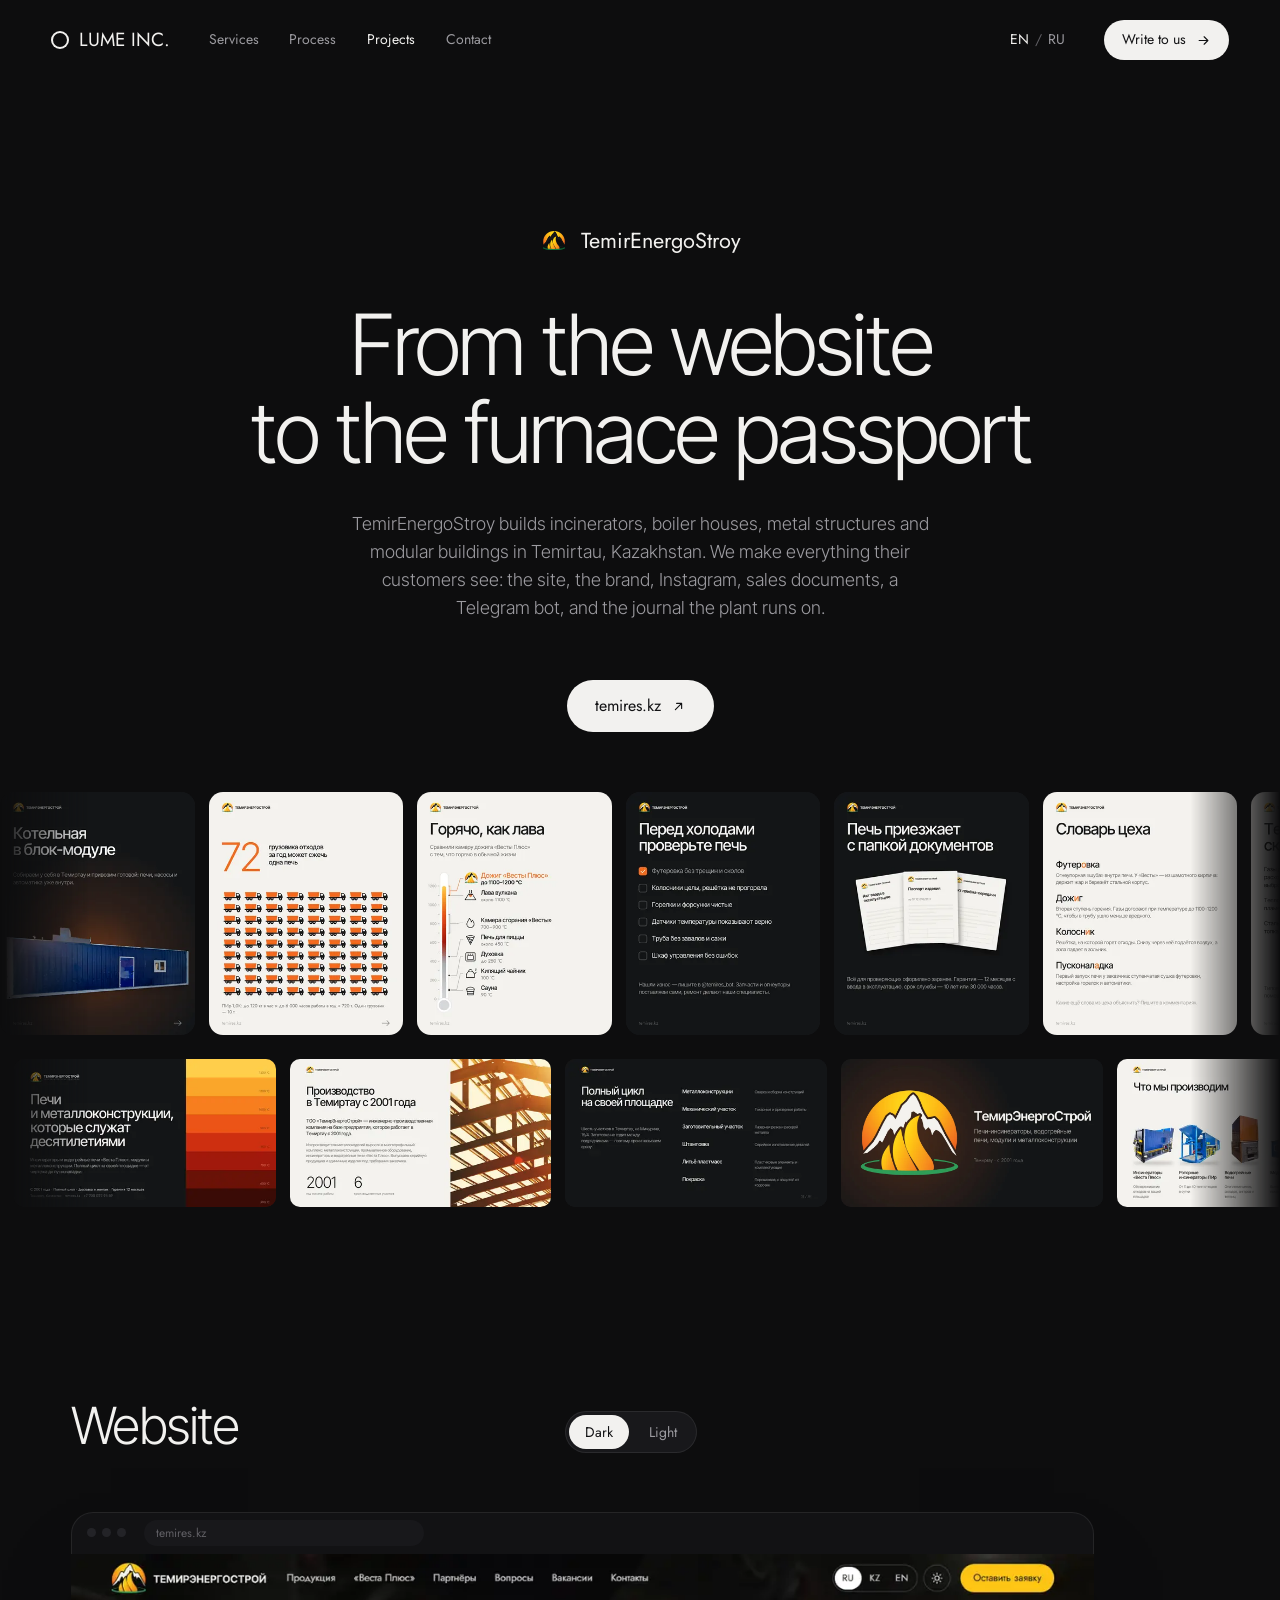
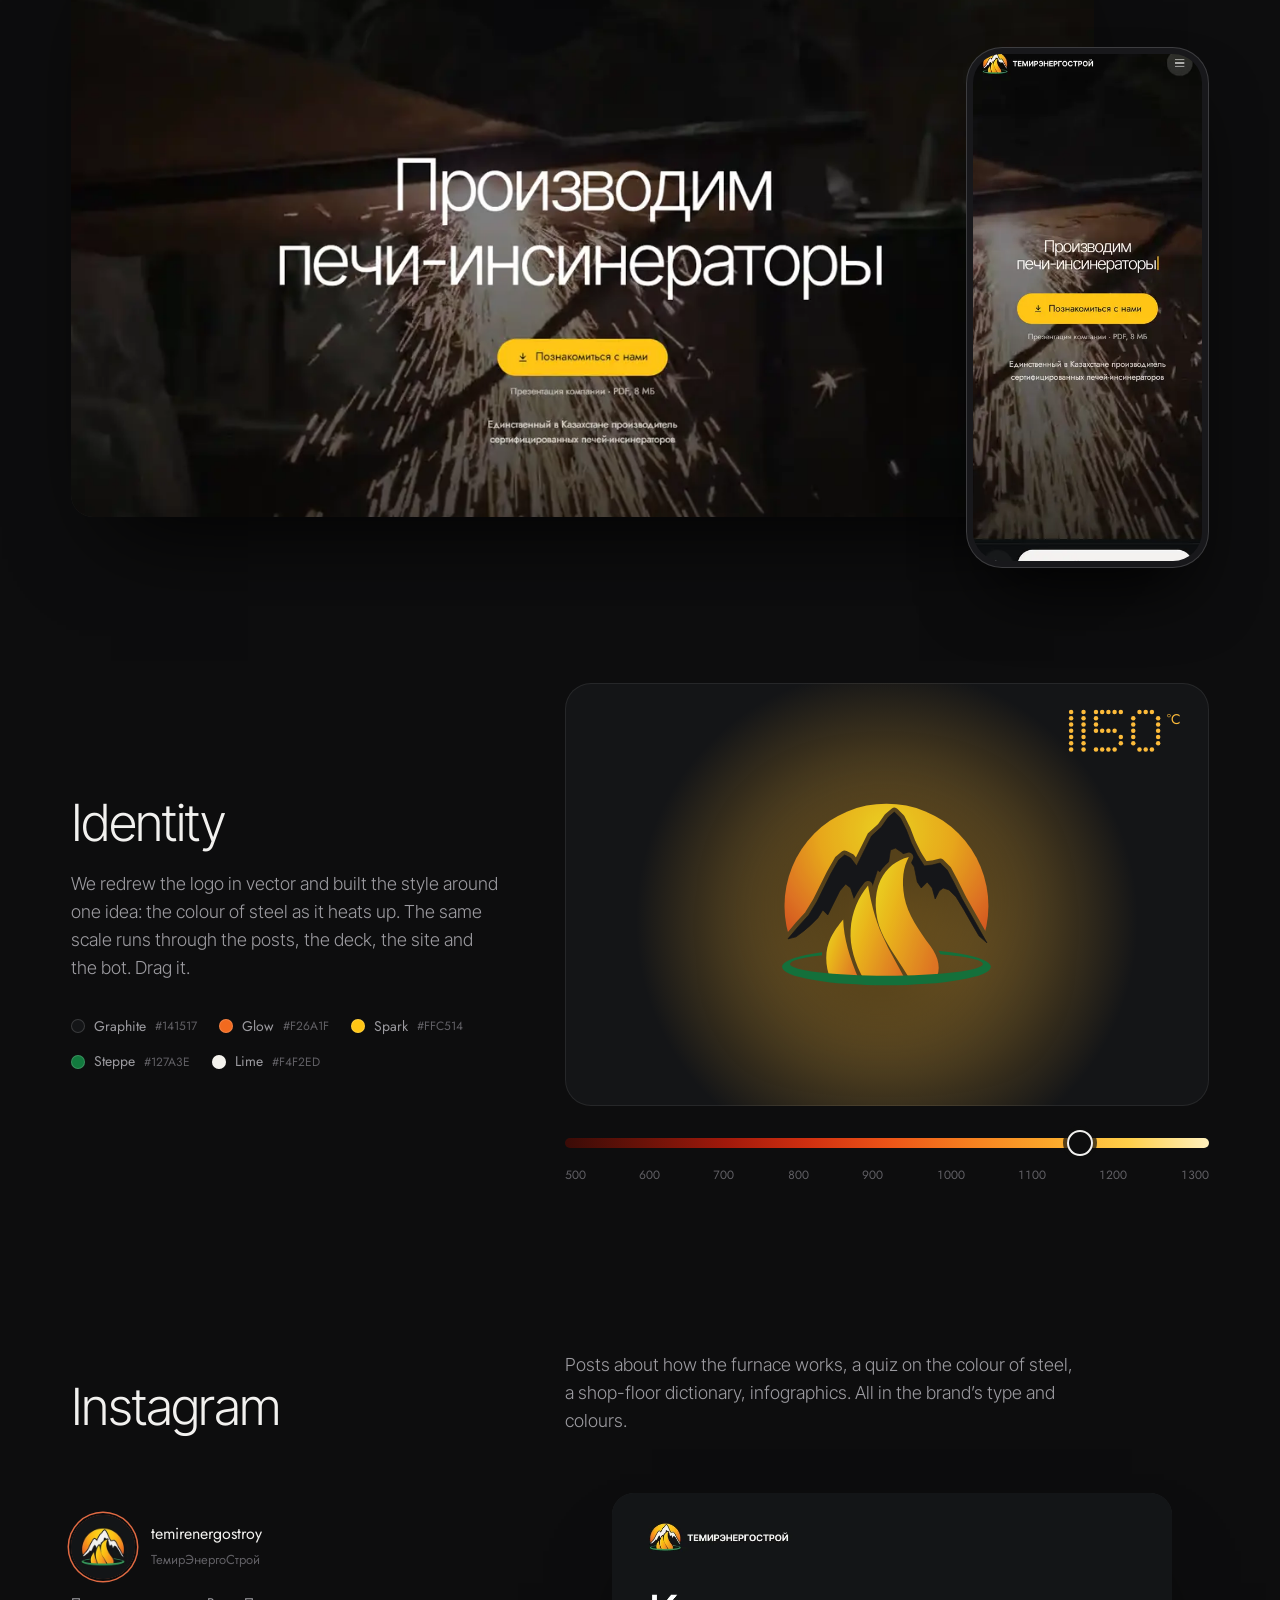
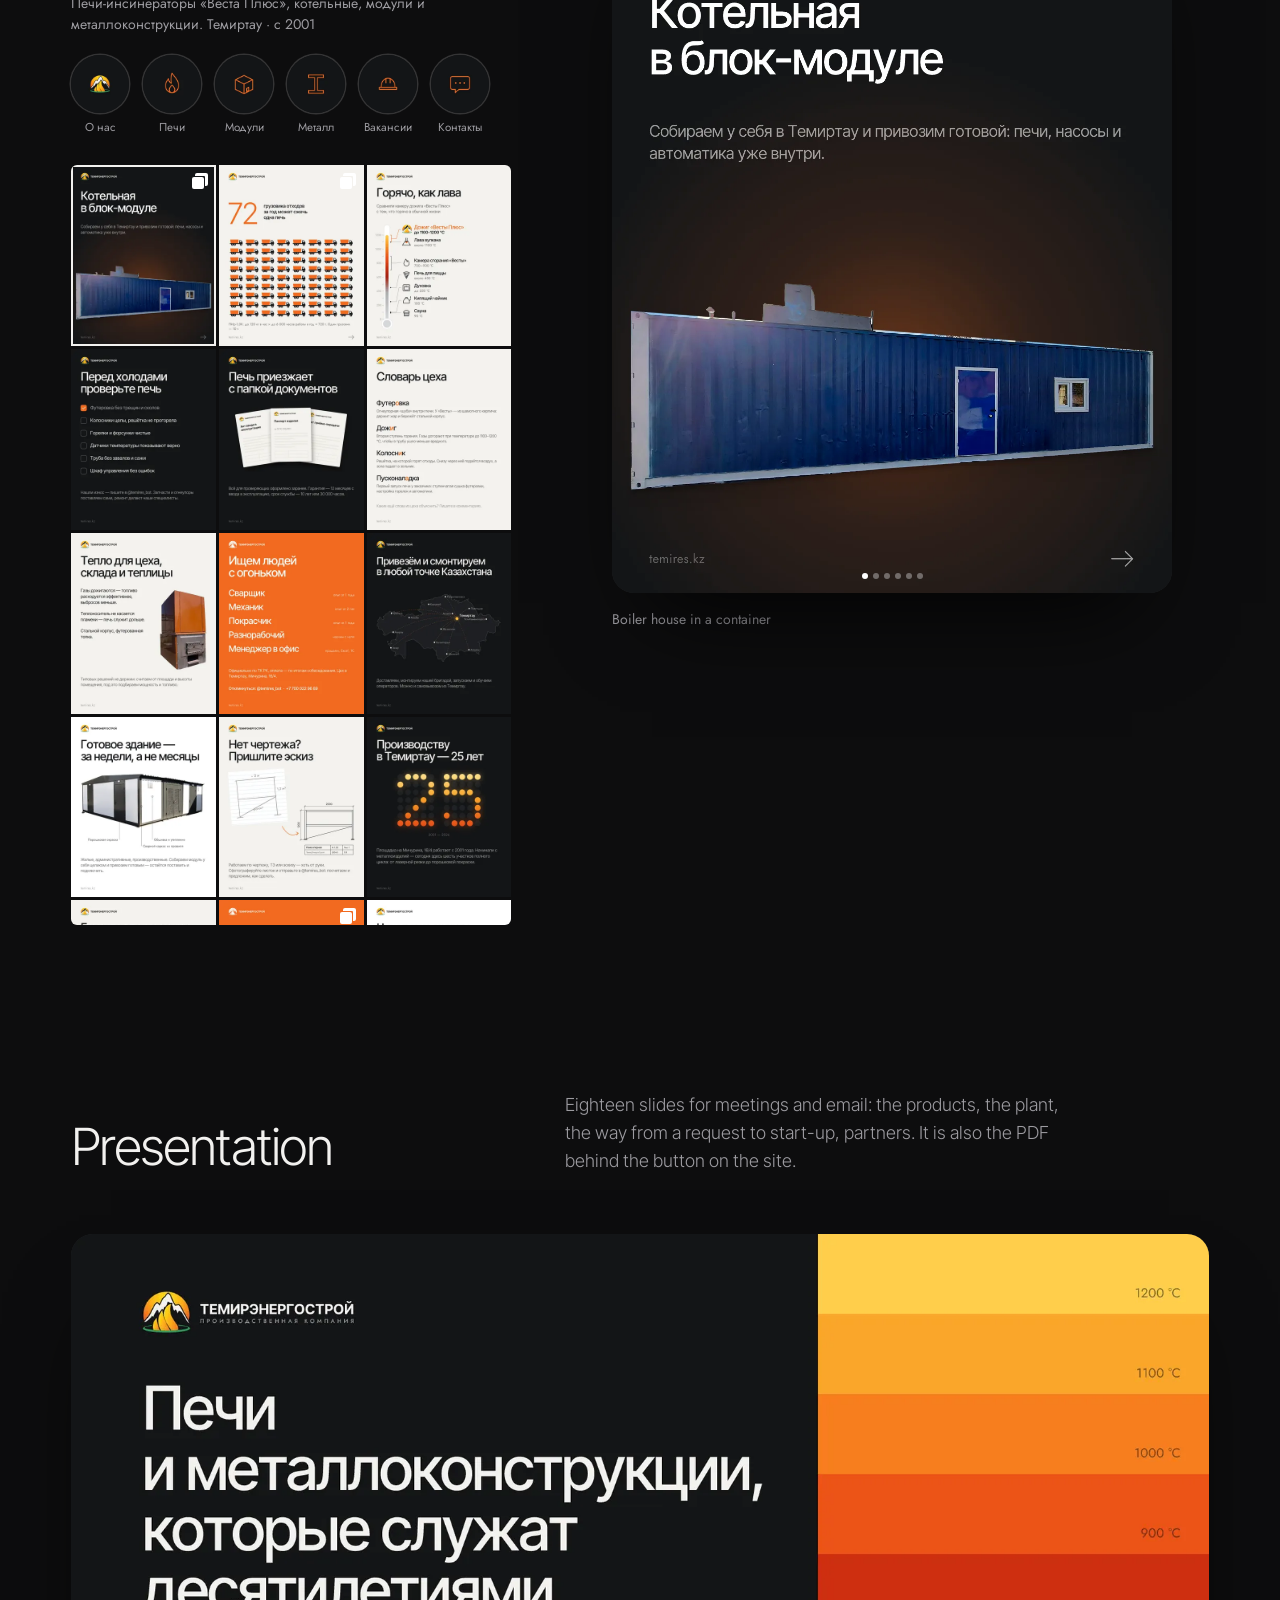
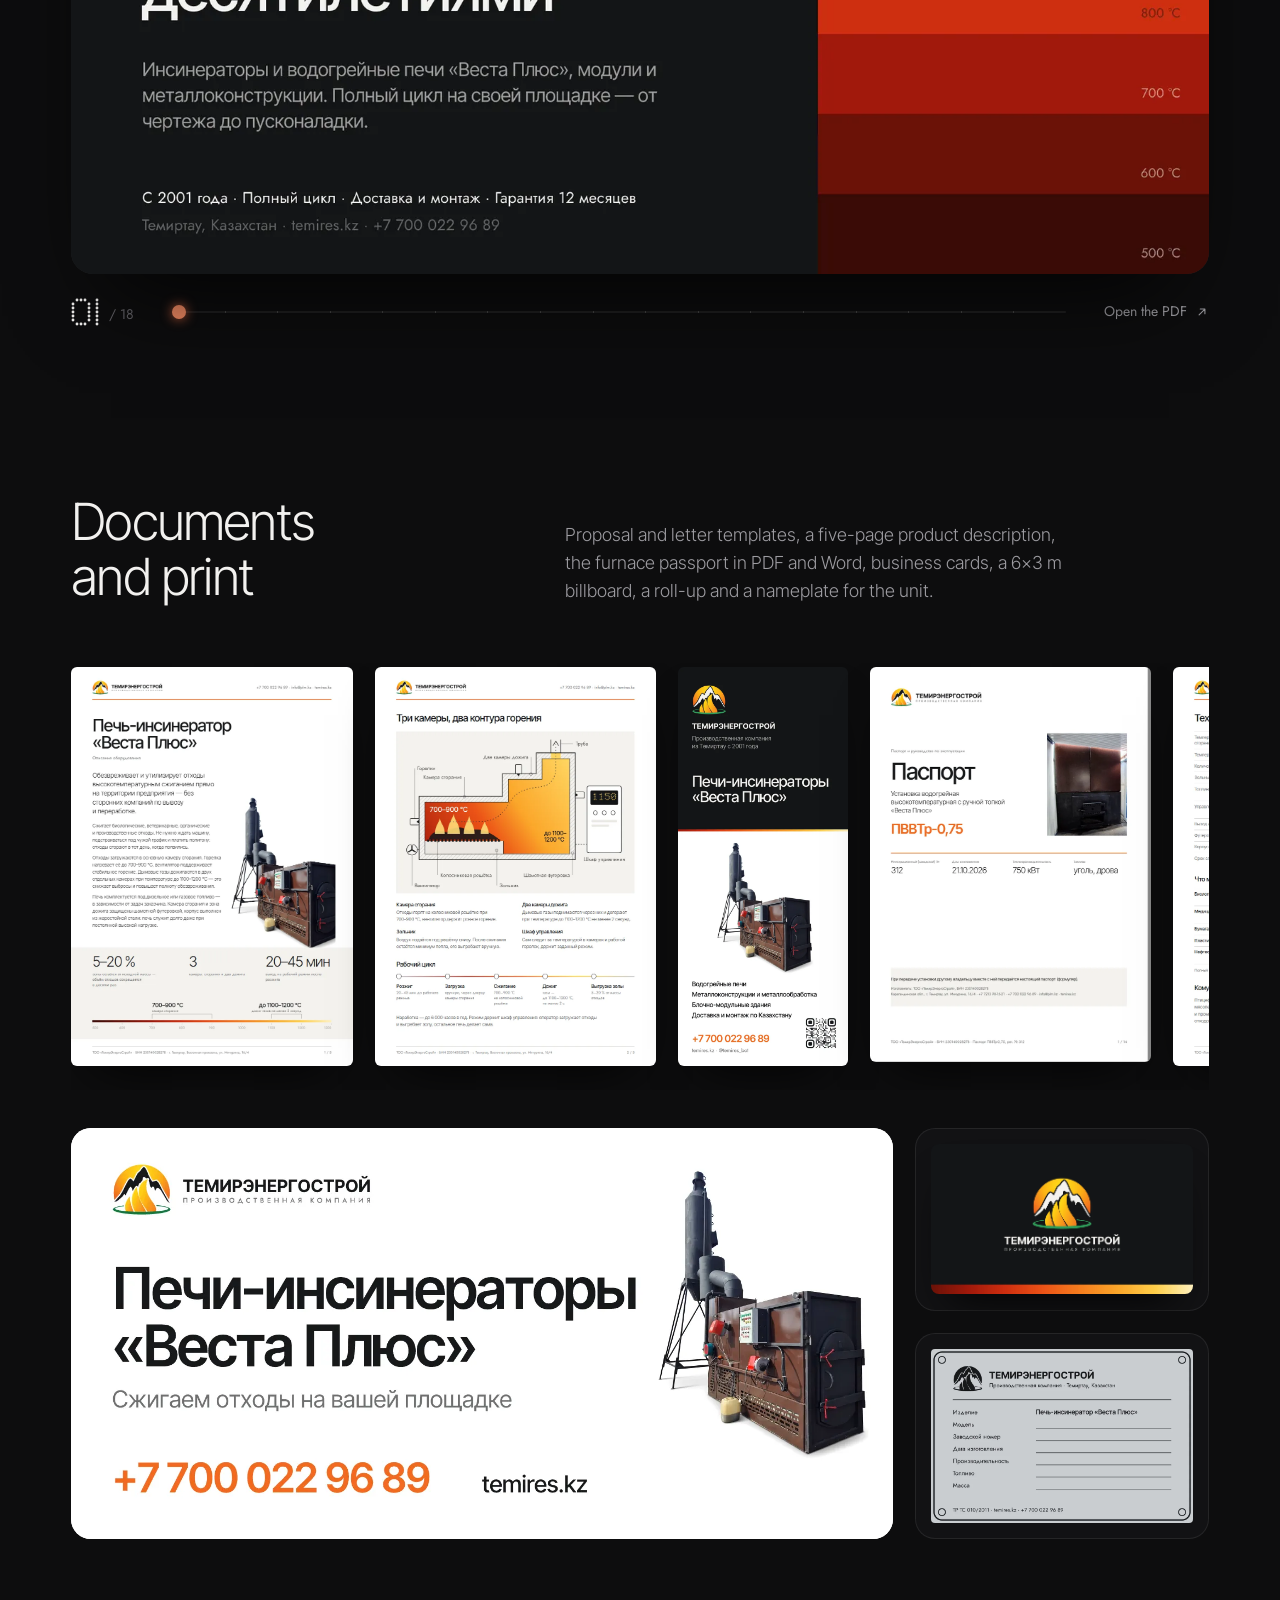
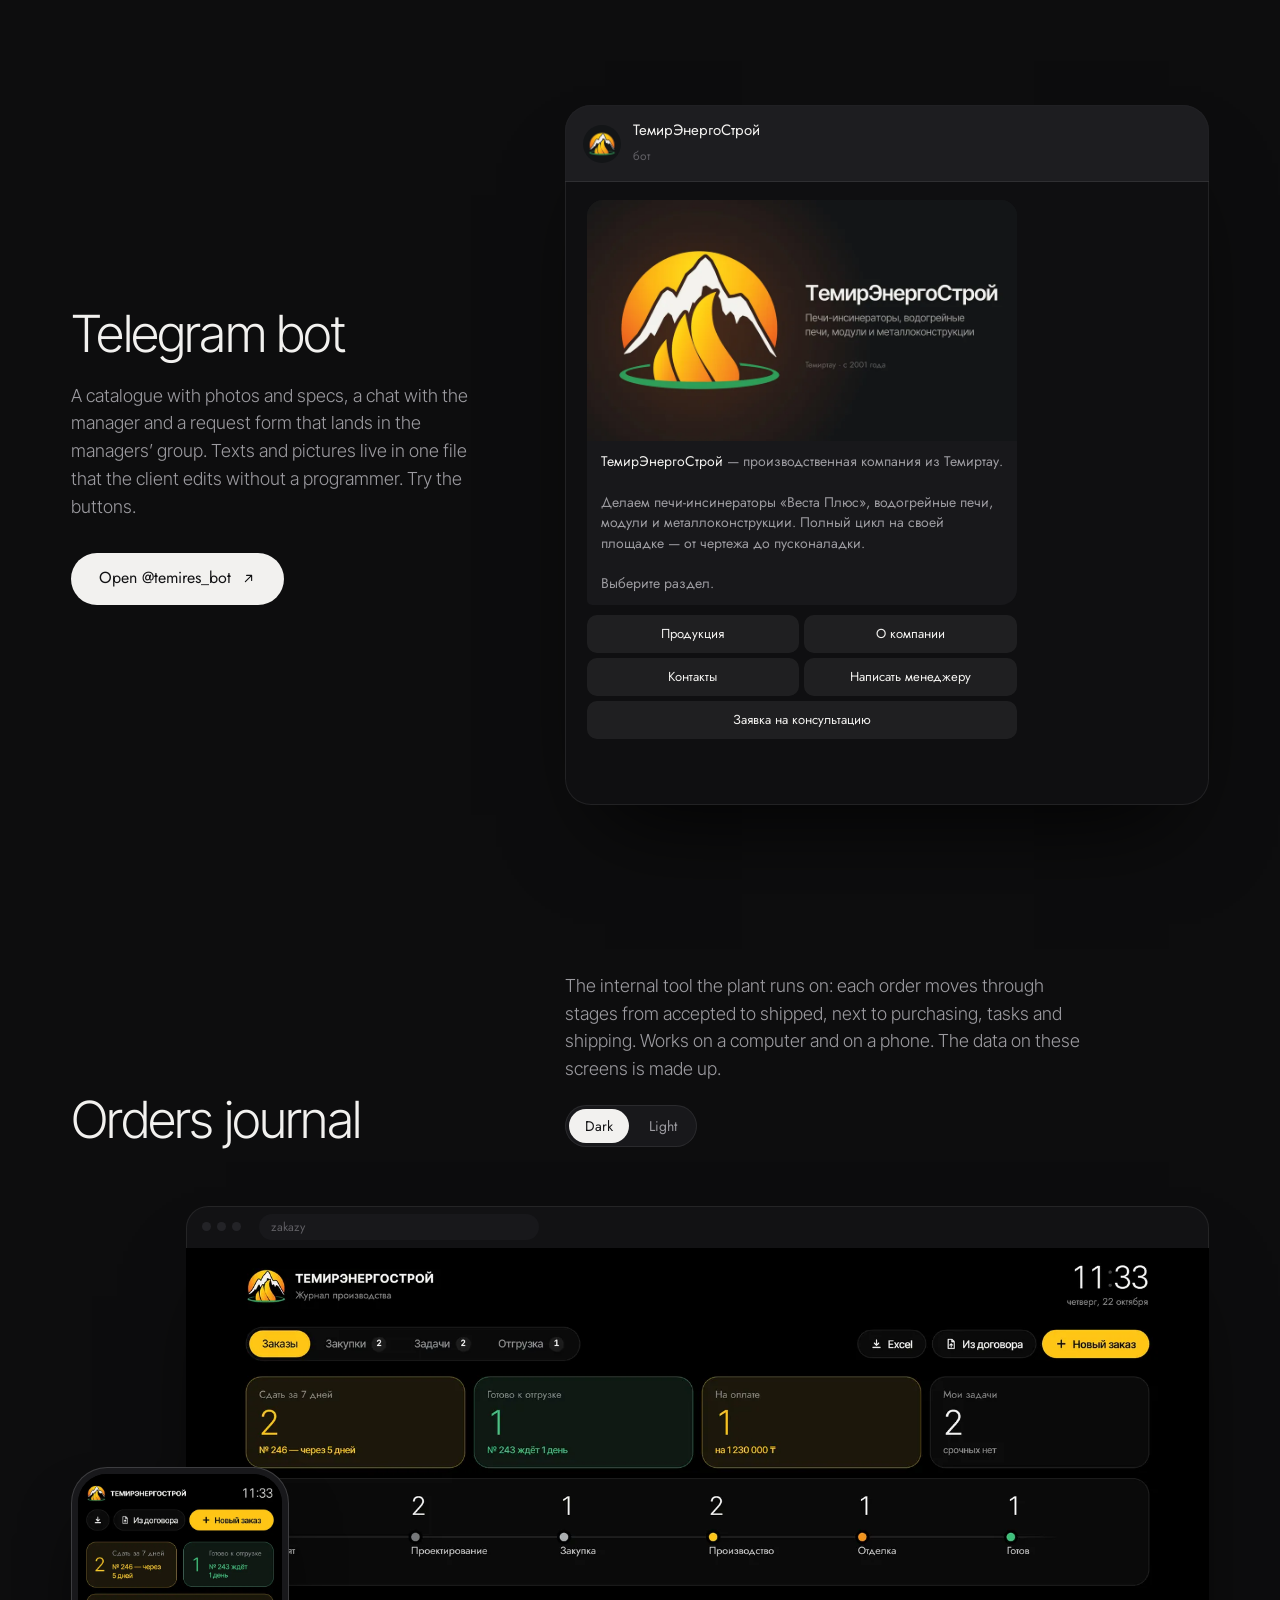
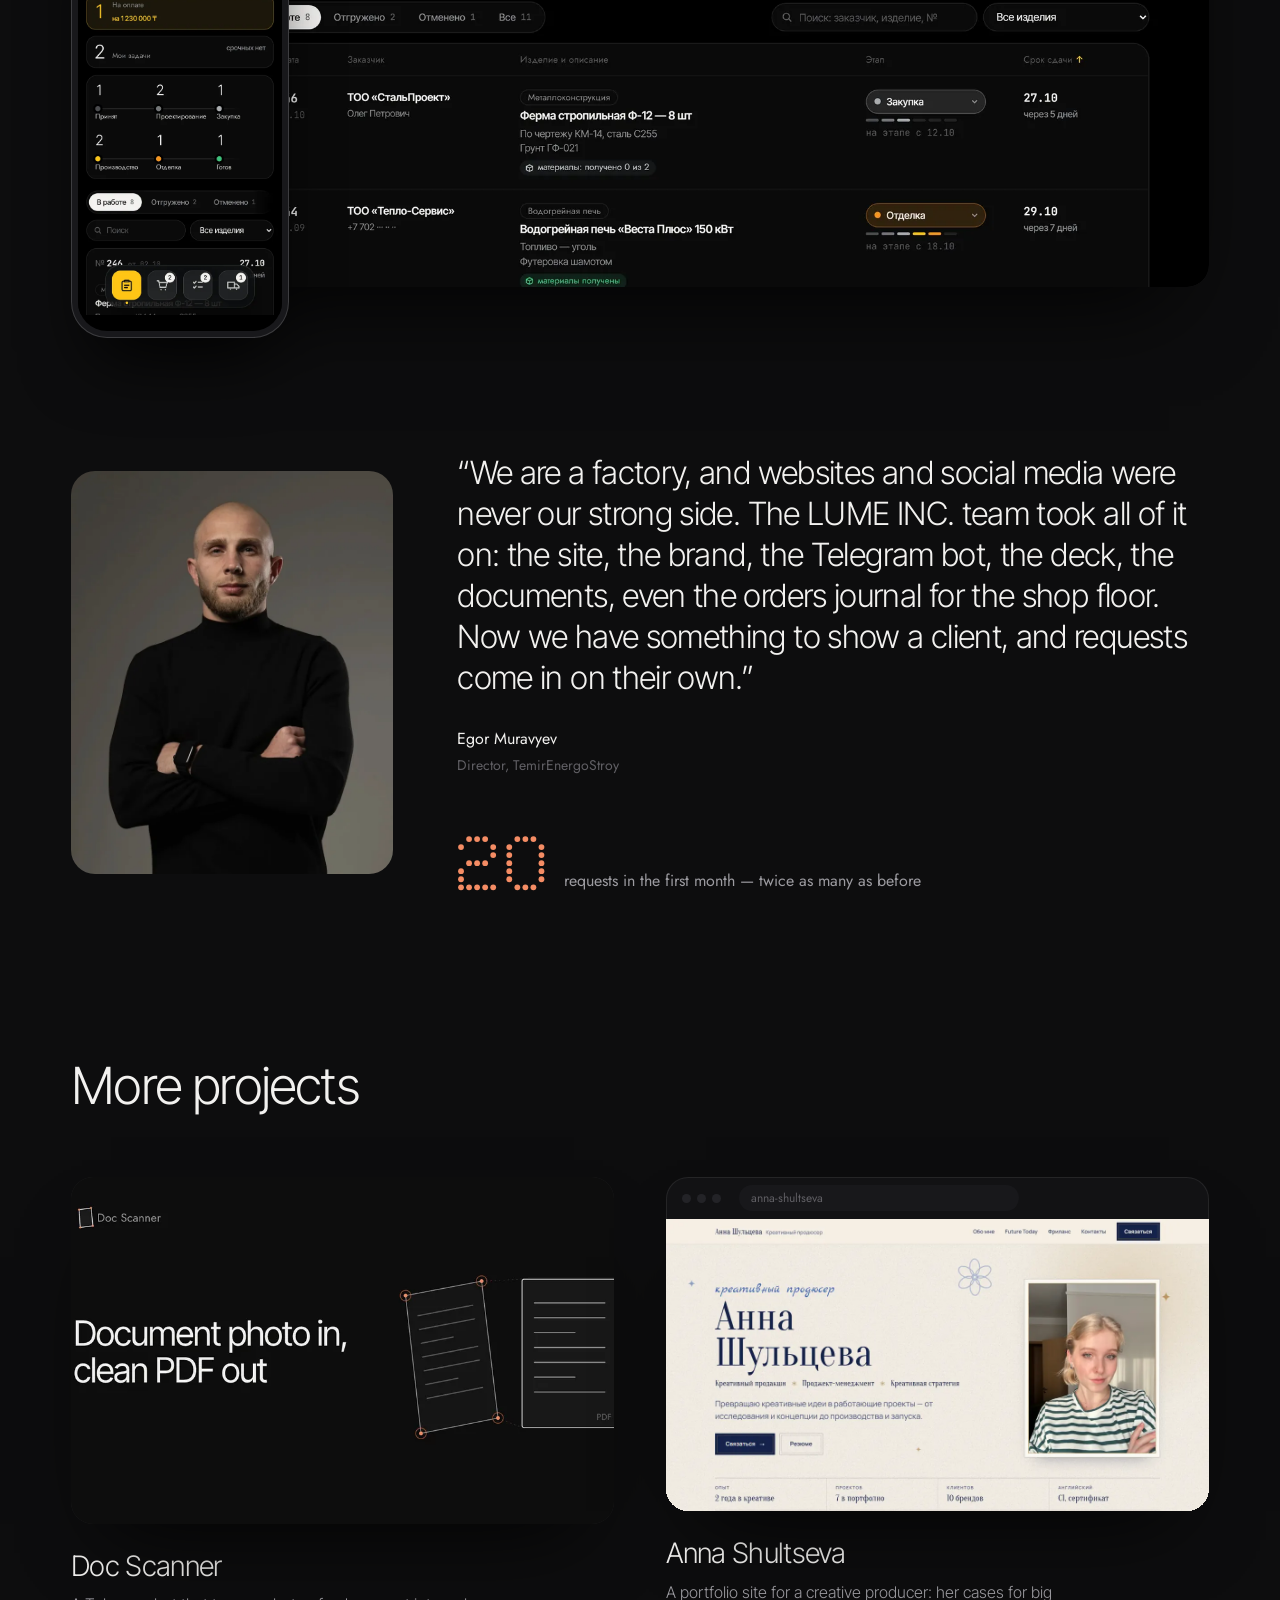
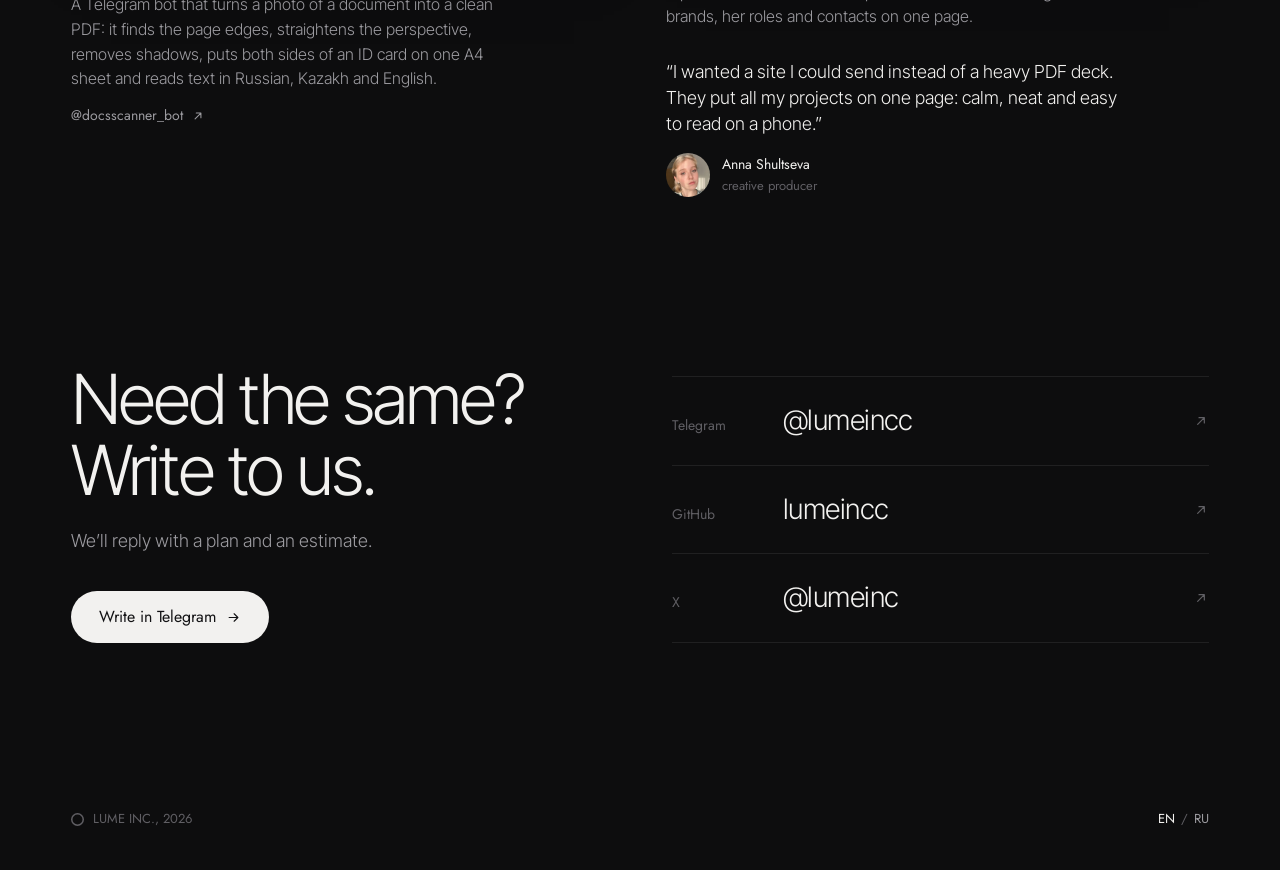
==== commit 42ba8628: "design: LUME instead of the products block, its site scrolling in a browser and on a phone" ====
--- a/projects/index.html
+++ b/projects/index.html
@@ -21,8 +21,8 @@
 <link rel="icon" href="../favicon.svg" type="image/svg+xml">
 <link rel="preload" href="../fonts/inter-tight-300-latin.woff2" as="font" type="font/woff2" crossorigin>
 <link rel="preload" href="../fonts/jost-400-latin.woff2" as="font" type="font/woff2" crossorigin>
-<link rel="stylesheet" href="../style.css?v=30">
-<link rel="stylesheet" href="../projects.css?v=30">
+<link rel="stylesheet" href="../style.css?v=31">
+<link rel="stylesheet" href="../projects.css?v=31">
 </head>
 <body class="pj">
 
@@ -248,7 +248,7 @@
   <span class="lang"><a href="./" aria-current="page" lang="en">EN</a><span aria-hidden="true">/</span><a href="../ru/projects/" hreflang="ru" lang="ru">RU</a></span>
 </footer>
 
-<script src="../site.js?v=30"></script>
-<script src="../projects.js?v=30" data-media="../projects/temires/"></script>
+<script src="../site.js?v=31"></script>
+<script src="../projects.js?v=31" data-media="../projects/temires/"></script>
 </body>
 </html>
--- a/style.css
+++ b/style.css
@@ -226,53 +226,34 @@
   .step::before{top:6px;left:-40px}
 }
 
-/* ---------- products: two products that fold into the LUME INC. lockup ---------- */
-.ps{position:relative;margin-top:clamp(40px,5vw,64px);overflow:hidden;border-radius:26px;background:radial-gradient(70% 60% at 50% 34%,#17171a,#0b0b0c 72%);box-shadow:inset 0 0 0 1px var(--line)}
-.ps-stage{position:relative;height:clamp(300px,31vw,420px)}
-.eclipse{position:absolute;left:26%;top:50%;width:clamp(108px,12.5vw,168px);height:clamp(108px,12.5vw,168px);border-radius:50%;transform:translate(-50%,-50%);transition:left 1.1s cubic-bezier(.6,0,.2,1) .15s,top 1.1s cubic-bezier(.6,0,.2,1) .15s,width 1.1s cubic-bezier(.6,0,.2,1) .15s,height 1.1s cubic-bezier(.6,0,.2,1) .15s}
-/* the disc sits above its own corona */
-.eclipse::after{content:"";position:absolute;inset:0;border-radius:50%;background:#000;box-shadow:inset 0 0 0 2px rgba(255,255,255,.92),0 0 16px 4px rgba(255,255,255,.5);transition:background .8s .3s,box-shadow .8s .3s}
-.eclipse i{position:absolute;inset:-75%;z-index:-1;border-radius:50%;background:radial-gradient(closest-side,rgba(255,255,255,.26),rgba(255,255,255,.08) 55%,transparent);animation:corona 6s ease-in-out infinite;transition:opacity .6s}
-@keyframes corona{50%{transform:scale(.9)}}
-.cipher{position:absolute;left:calc(26% + clamp(18px,2.4vw,40px));top:calc(50% + clamp(34px,4vw,58px));max-width:min(40%,300px);margin:0;padding:11px 16px;border-radius:18px;border-bottom-left-radius:6px;background:rgba(40,40,45,.72);-webkit-backdrop-filter:blur(14px);backdrop-filter:blur(14px);box-shadow:inset 0 0 0 1px var(--line-2),0 20px 40px -14px rgba(0,0,0,.8);font-family:var(--font-code);font-size:14px;white-space:nowrap;color:var(--fg);transition:opacity .4s,transform .4s}
-.calc{position:absolute;left:73%;top:50%;display:grid;justify-items:center;gap:14px;transform:translate(-50%,-50%);transition:opacity .2s 1.3s}
-.calc-k{font-family:var(--font-ui);font-size:14px;color:var(--fg-2);white-space:nowrap;transition:opacity .3s}
-.calc-v{display:flex;align-items:flex-end;gap:12px;color:var(--accent-2)}
-.calc-v .dm{color:var(--accent-2)}
-.calc-v .dm svg{width:auto;height:clamp(40px,4.4vw,60px)}
-.calc-u{font-family:var(--font-ui);font-size:20px;line-height:1}
-.ps-word{position:absolute;left:var(--wx,50%);top:var(--my,50%);margin:0;font-family:var(--font-ui);font-size:clamp(32px,4.2vw,58px);line-height:1;white-space:nowrap;transform:translateY(-50%);opacity:0;clip-path:inset(-10% 100% -10% 0);transition:opacity .3s,clip-path .3s}
-.ps-fly{position:absolute;inset:0;pointer-events:none}
-.ps-fly i{position:absolute;border-radius:50%;background:#F48C64}
-.ps-foot{display:grid;grid-template-columns:repeat(2,minmax(0,1fr));gap:24px clamp(24px,4vw,64px);padding:0 clamp(22px,3vw,40px) clamp(24px,3vw,36px);transition:opacity .6s}
-.ps-foot div{display:grid;justify-items:start;align-content:start}
-.ps h3{margin:0;font-weight:300;font-size:clamp(26px,2.6vw,36px);line-height:1;letter-spacing:-.03em}
-.ps-foot p{max-width:38ch;margin:12px 0 16px;font-size:15px;line-height:1.5;color:var(--fg-2)}
-/* the merged state */
-.ps.merged .eclipse{left:var(--mx);top:var(--my);width:var(--ms);height:var(--ms)}
-.ps.merged .eclipse::after{background:rgba(0,0,0,0);box-shadow:inset 0 0 0 2px #F2F1EF,0 0 0 0 rgba(255,255,255,0)}
-.ps.merged .eclipse i{opacity:0}
-.ps.merged .cipher{opacity:0;transform:translateY(8px)}
-.ps.merged .calc{opacity:0;transition:opacity .08s}
-.ps.merged .ps-word{opacity:1;clip-path:inset(-10% -2% -10% 0);transition:opacity .2s 1.05s,clip-path .8s cubic-bezier(.6,0,.2,1) 1.05s}
-.ps.merged .ps-foot{opacity:.25}
-@media (max-width:760px){
-  .ps-stage{height:300px}
-  .eclipse{left:27%;top:44%;width:88px;height:88px}
-  .cipher{left:7%;top:76%;max-width:none;padding:9px 13px;font-size:12px}
-  .calc{left:74%;top:44%;gap:10px}
-  .calc-k{font-size:12px}
-  .calc-v{gap:8px}
-  .calc-v .dm svg{height:26px}
-  .calc-u{font-size:15px}
-  .ps-word{font-size:30px}
-  .ps-foot{grid-template-columns:minmax(0,1fr)}
-}
-
-.loader{display:flex;align-items:center;gap:8px;font-family:var(--font-ui);font-size:13px;color:var(--fg-3)}
-.dots{display:flex;gap:5px;margin-left:8px}
-.dots i{width:6px;height:6px;border-radius:50%;background:var(--fg);opacity:.15;animation:fill 2.6s linear infinite;animation-delay:calc(var(--i) * .08s)}
-@keyframes fill{0%{opacity:.15}8%{opacity:1}40%{opacity:.6}70%,100%{opacity:.15}}
+/* ---------- products and showcases: a site in a browser and on a phone, scrolling on its own ---------- */
+.pj-head{display:grid;grid-template-columns:minmax(0,.8fr) minmax(0,1.2fr);gap:clamp(20px,5vw,88px);align-items:end;margin-bottom:clamp(36px,4.6vw,60px)}
+.pj-head .lead{margin:0;max-width:52ch}
+.pj-head .btn{margin-top:22px}
+.browser{position:relative;overflow:hidden;border-radius:22px;background:var(--card);box-shadow:inset 0 0 0 1px var(--line),0 50px 90px -40px rgba(0,0,0,.9)}
+.browser .bar{display:flex;align-items:center;gap:6px;height:42px;padding:0 16px;font-family:var(--font-ui);font-size:12px}
+.browser .bar i{width:9px;height:9px;border-radius:50%;background:var(--surface-2)}
+.browser .bar :is(a,span){display:flex;align-items:center;width:min(280px,55%);height:26px;margin-left:12px;padding:0 12px;border-radius:999px;background:var(--surface);color:var(--fg-3);text-decoration:none}
+.browser .bar a:hover{color:var(--fg)}
+.screen{position:relative;overflow:hidden;background:#000}
+.screen img{display:block;width:100%;height:auto}
+.screen[data-auto]{overflow-y:auto;scrollbar-width:none;overscroll-behavior:auto}
+.screen[data-auto]::-webkit-scrollbar{display:none}
+.phone{position:absolute;padding:7px;border-radius:36px;background:#18181b;box-shadow:inset 0 0 0 1px var(--line-2),0 40px 70px -24px rgba(0,0,0,.95)}
+.phone .screen{height:100%;border-radius:29px}
+.site-stage{position:relative;padding:0 clamp(0px,9vw,150px) 0 0}
+.site-stage .screen.tall{height:clamp(340px,44vw,640px)}
+.site-stage .phone{right:0;bottom:clamp(-60px,-4vw,-24px);width:clamp(150px,19vw,272px);aspect-ratio:9/19.3}
+@media (max-width:860px){
+  .pj-head{grid-template-columns:minmax(0,1fr);align-items:start}
+  .site-stage{padding-right:0;padding-bottom:70px}
+  .site-stage .phone{right:8px;bottom:0;width:150px}
+}
+@media (max-width:560px){
+  .site-stage .screen.tall{height:420px}
+  .site-stage .phone{width:128px;border-radius:26px;padding:5px}
+  .site-stage .phone .screen{border-radius:21px}
+}
 
 /* ---------- contact ---------- */
 .contact{display:grid;grid-template-columns:minmax(0,1fr) minmax(0,1fr);gap:clamp(32px,5vw,88px);align-items:end}
@@ -334,7 +315,6 @@
 
 @media (prefers-reduced-motion:reduce){
   html{scroll-behavior:auto}
-  .caret,.live-dot,.typing i,.track .run,.dots i,.eclipse i{animation:none}
-  .dots i{opacity:.5}
+  .caret,.live-dot,.typing i,.track .run{animation:none}
   .btn,.cv-post{transition:none}
 }
--- a/projects.css
+++ b/projects.css
@@ -1,5 +1,5 @@
 /* LUME INC. — the Projects page. Sits on top of style.css: same ground, type and accent.
-   Each block shows the work in its own form: a live browser, a heat dial, an Instagram profile, a slide deck,
+   Each block shows the work in its own form: a heat dial, an Instagram profile, a slide deck,
    paper on a desk, a chat with the bot. */
 
 .nav [aria-current]{color:var(--fg)}
@@ -21,8 +21,6 @@
 .wall:hover .wall-row{animation-play-state:paused}
 
 /* ---------- shared pieces ---------- */
-.pj-head{display:grid;grid-template-columns:minmax(0,.8fr) minmax(0,1.2fr);gap:clamp(20px,5vw,88px);align-items:end;margin-bottom:clamp(36px,4.6vw,60px)}
-.pj-head .lead{margin:0;max-width:52ch}
 .seg{display:inline-flex;gap:4px;margin-top:22px;padding:4px;border-radius:999px;background:var(--surface);box-shadow:inset 0 0 0 1px var(--line)}
 .seg button{height:34px;padding:0 16px;border:0;border-radius:999px;background:none;color:var(--fg-2);font-family:var(--font-ui);font-size:14px;cursor:pointer;transition:background .2s,color .2s}
 .seg button:hover{color:var(--fg)}
@@ -36,22 +34,6 @@
 @media (hover:none){.arr.prev,.arr.next{opacity:1}}
 :is(.ig-frame,.deck-frame):hover .arr,:is(.ig-frame,.deck-frame) .arr:focus-visible{opacity:1}
 
-.browser{position:relative;overflow:hidden;border-radius:22px;background:var(--card);box-shadow:inset 0 0 0 1px var(--line),0 50px 90px -40px rgba(0,0,0,.9)}
-.browser .bar{display:flex;align-items:center;gap:6px;height:42px;padding:0 16px;font-family:var(--font-ui);font-size:12px}
-.browser .bar i{width:9px;height:9px;border-radius:50%;background:var(--surface-2)}
-.browser .bar :is(a,span){display:flex;align-items:center;width:min(280px,55%);height:26px;margin-left:12px;padding:0 12px;border-radius:999px;background:var(--surface);color:var(--fg-3);text-decoration:none}
-.browser .bar a:hover{color:var(--fg)}
-.screen{position:relative;overflow:hidden;background:#000}
-.screen img{display:block;width:100%;height:auto}
-.screen[data-auto]{overflow-y:auto;scrollbar-width:none;overscroll-behavior:auto}
-.screen[data-auto]::-webkit-scrollbar{display:none}
-.phone{position:absolute;padding:7px;border-radius:36px;background:#18181b;box-shadow:inset 0 0 0 1px var(--line-2),0 40px 70px -24px rgba(0,0,0,.95)}
-.phone .screen{height:100%;border-radius:29px}
-
-/* ---------- website ---------- */
-.site-stage{position:relative;padding:0 clamp(0px,9vw,150px) 0 0}
-.site-stage .screen.tall{height:clamp(340px,44vw,640px)}
-.site-stage .phone{right:0;bottom:clamp(-60px,-4vw,-24px);width:clamp(150px,19vw,272px);aspect-ratio:9/19.3}
 
 /* ---------- identity: the heat dial ---------- */
 .id{display:grid;grid-template-columns:minmax(0,.8fr) minmax(0,1.2fr);gap:clamp(32px,5vw,88px);align-items:center}
@@ -209,13 +191,10 @@
 
 /* ---------- narrow screens ---------- */
 @media (max-width:860px){
-  .pj-head,.id,.ig,.bot,.review,.more{grid-template-columns:minmax(0,1fr)}
+  .id,.ig,.bot,.review,.more{grid-template-columns:minmax(0,1fr)}
   .rv-photo{max-width:300px}
-  .pj-head{align-items:start}
   .ig-view{position:static;order:-1}
   .ig-grid{max-height:none}
-  .site-stage{padding-right:0;padding-bottom:70px}
-  .site-stage .phone{right:8px;bottom:0;width:150px}
   .j-stage{padding-left:0;padding-bottom:70px}
   .j-stage .phone{left:8px;bottom:0;width:130px}
   .desk{grid-template-columns:minmax(0,1fr);grid-template-areas:"bill" "card" "plate"}
@@ -223,9 +202,6 @@
   .sheets{margin-inline:calc(var(--gutter) * -1);padding-inline:var(--gutter)}
 }
 @media (max-width:560px){
-  .site-stage .screen.tall{height:420px}
-  .site-stage .phone{width:128px;border-radius:26px;padding:5px}
-  .site-stage .phone .screen{border-radius:21px}
   .j-stage .phone{width:110px;border-radius:24px;padding:5px}
   .j-stage .phone .screen{border-radius:19px}
   .deck-bar{flex-wrap:wrap}
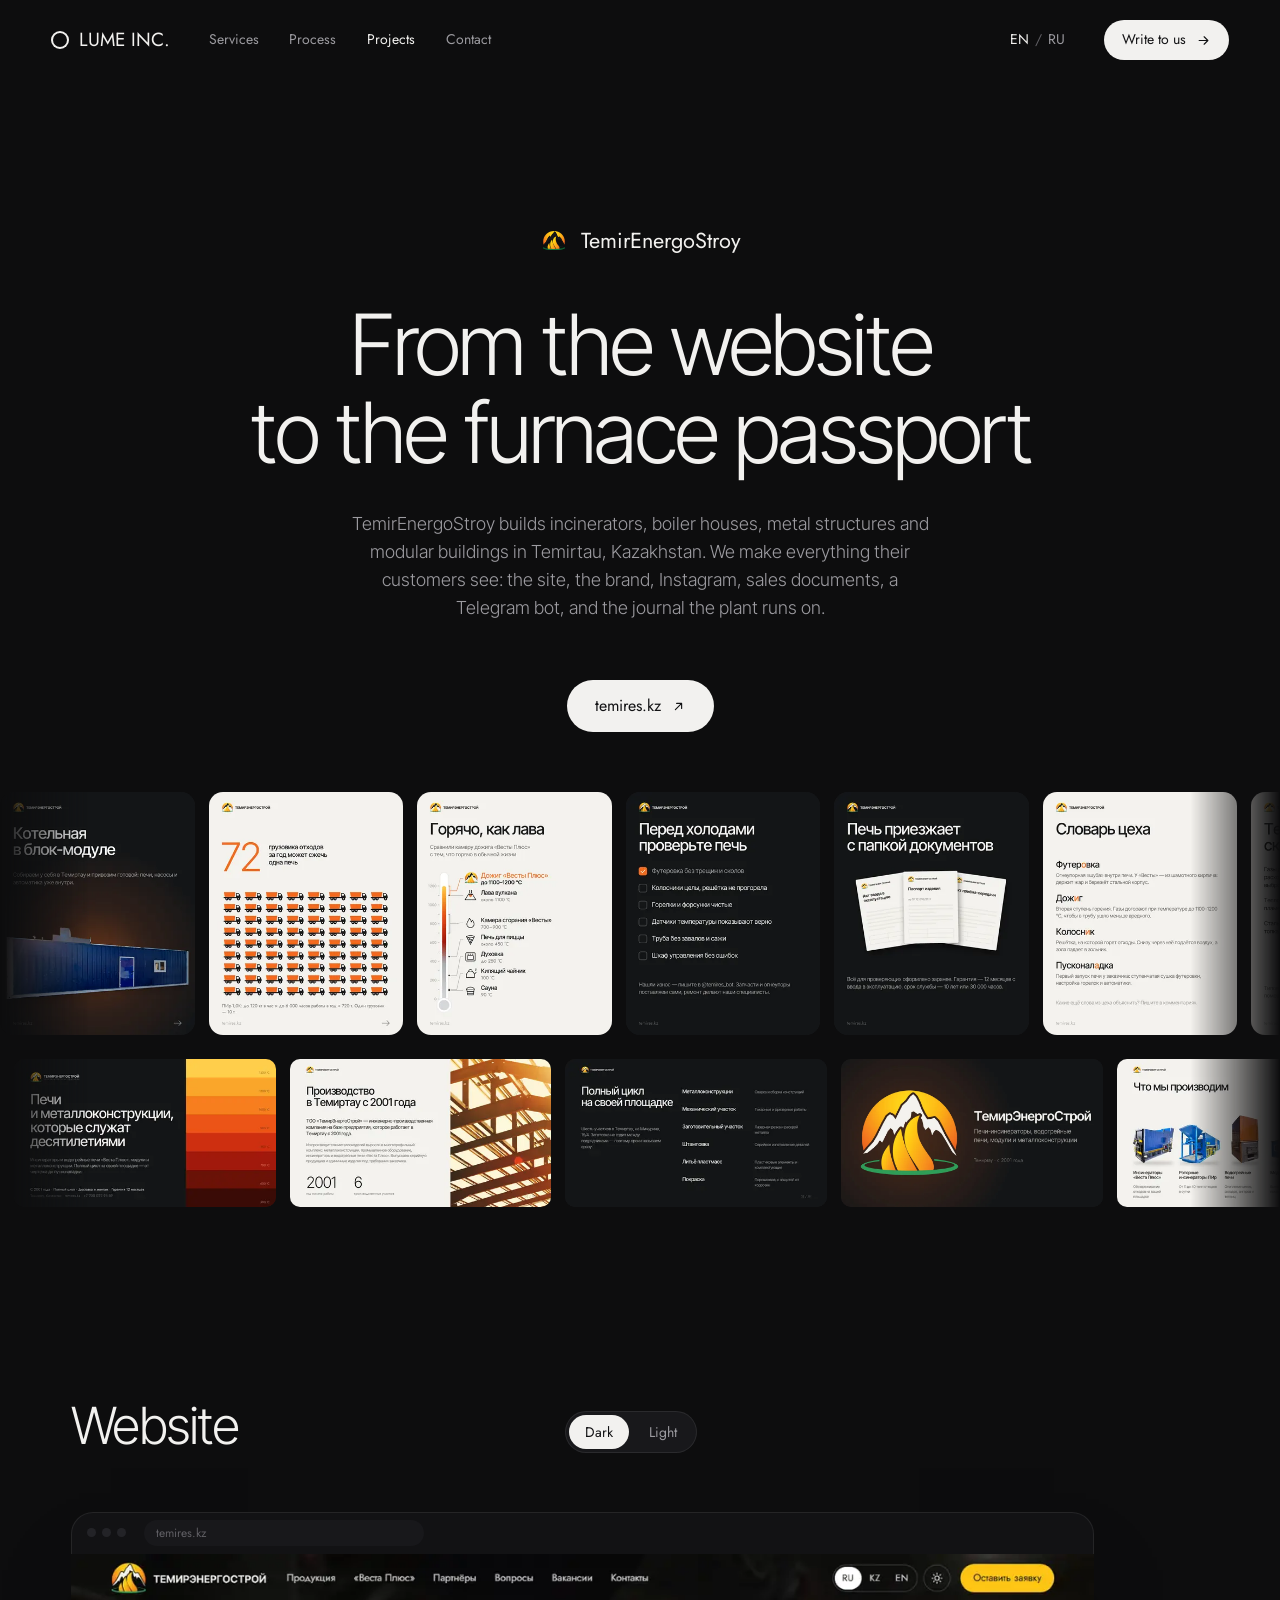
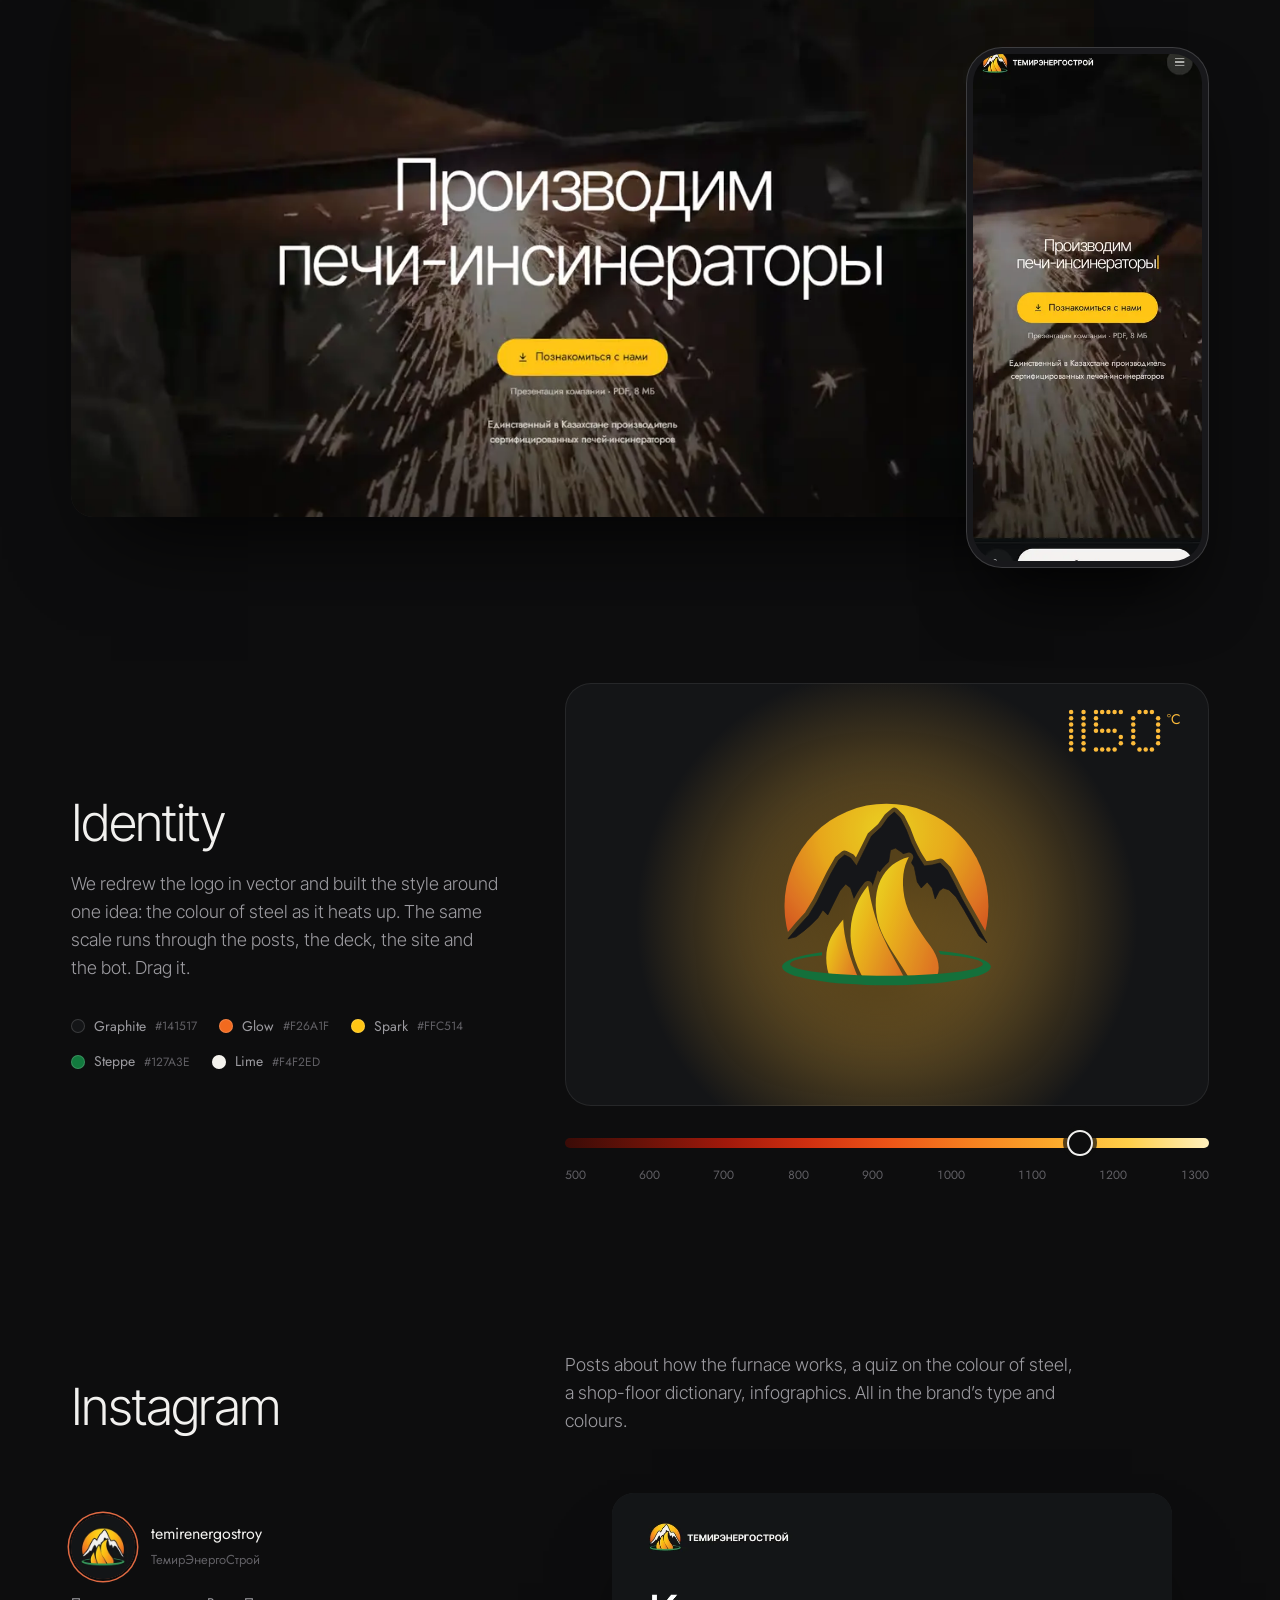
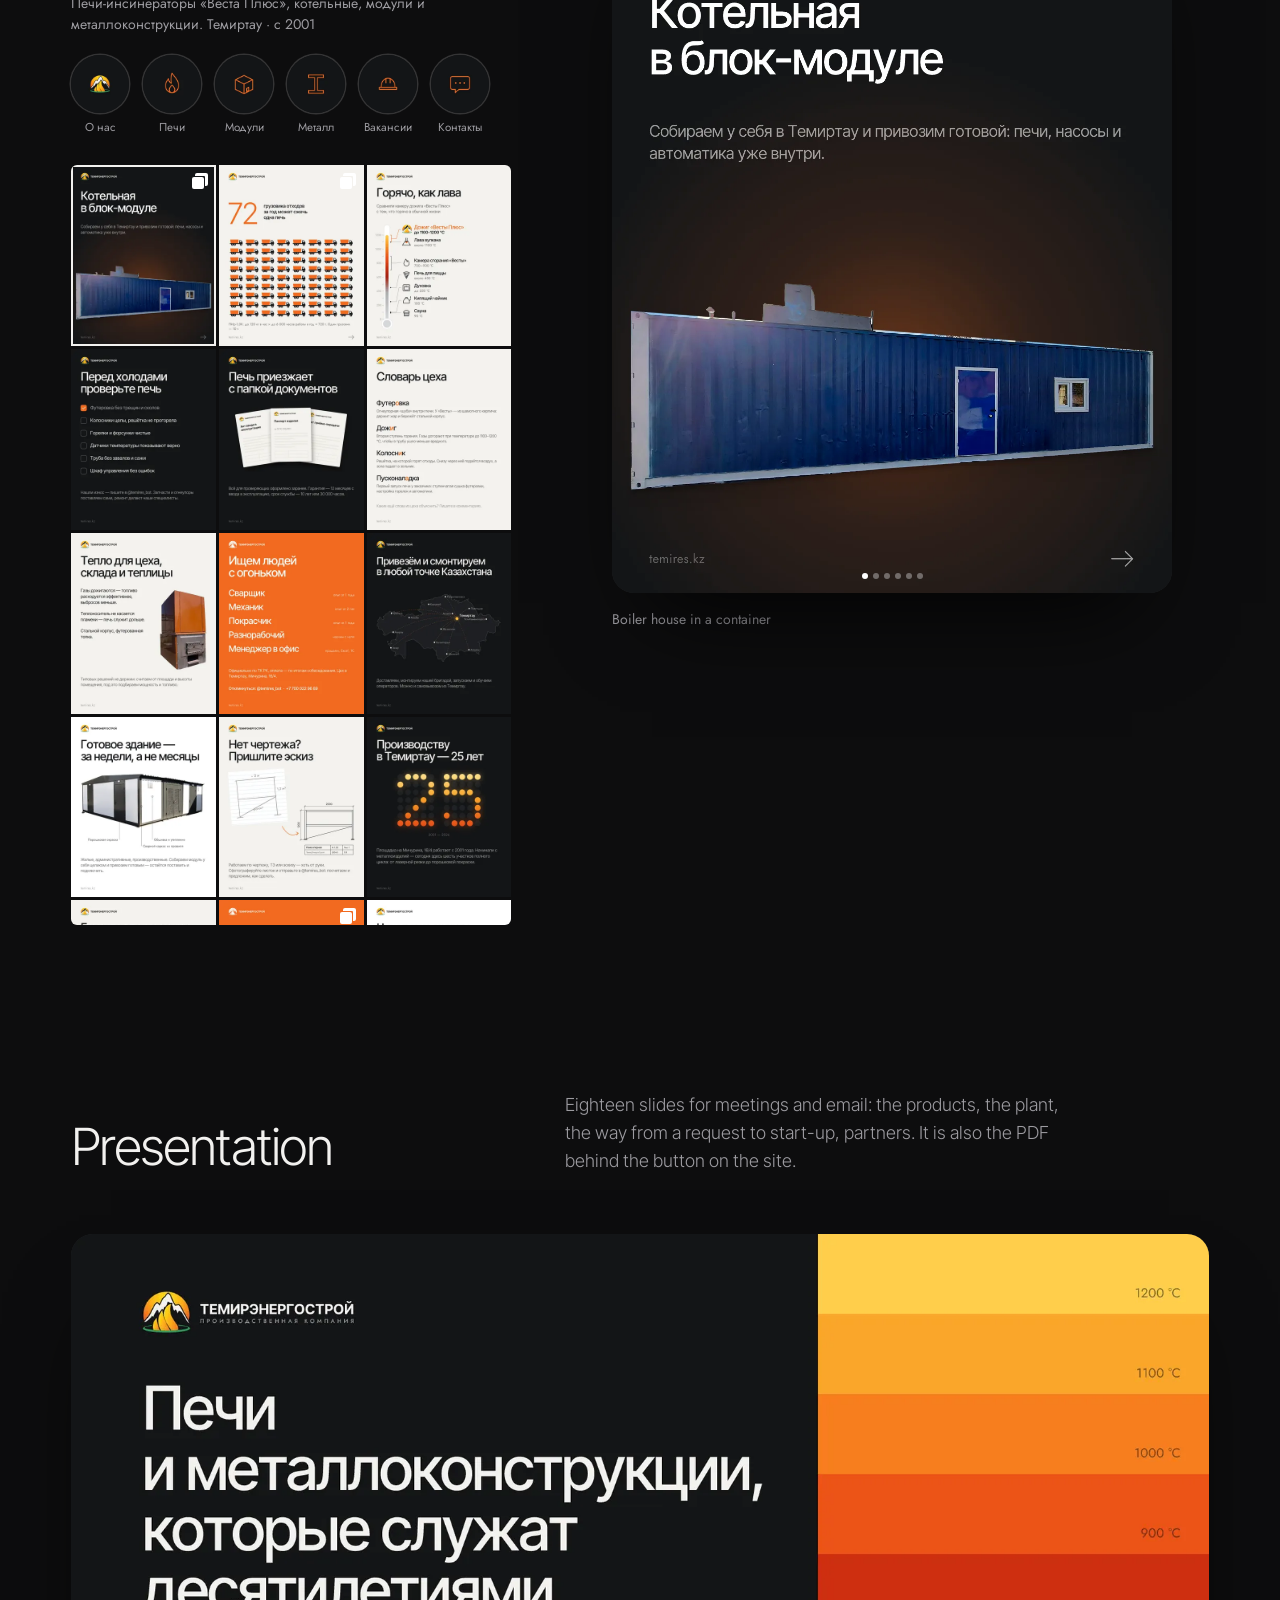
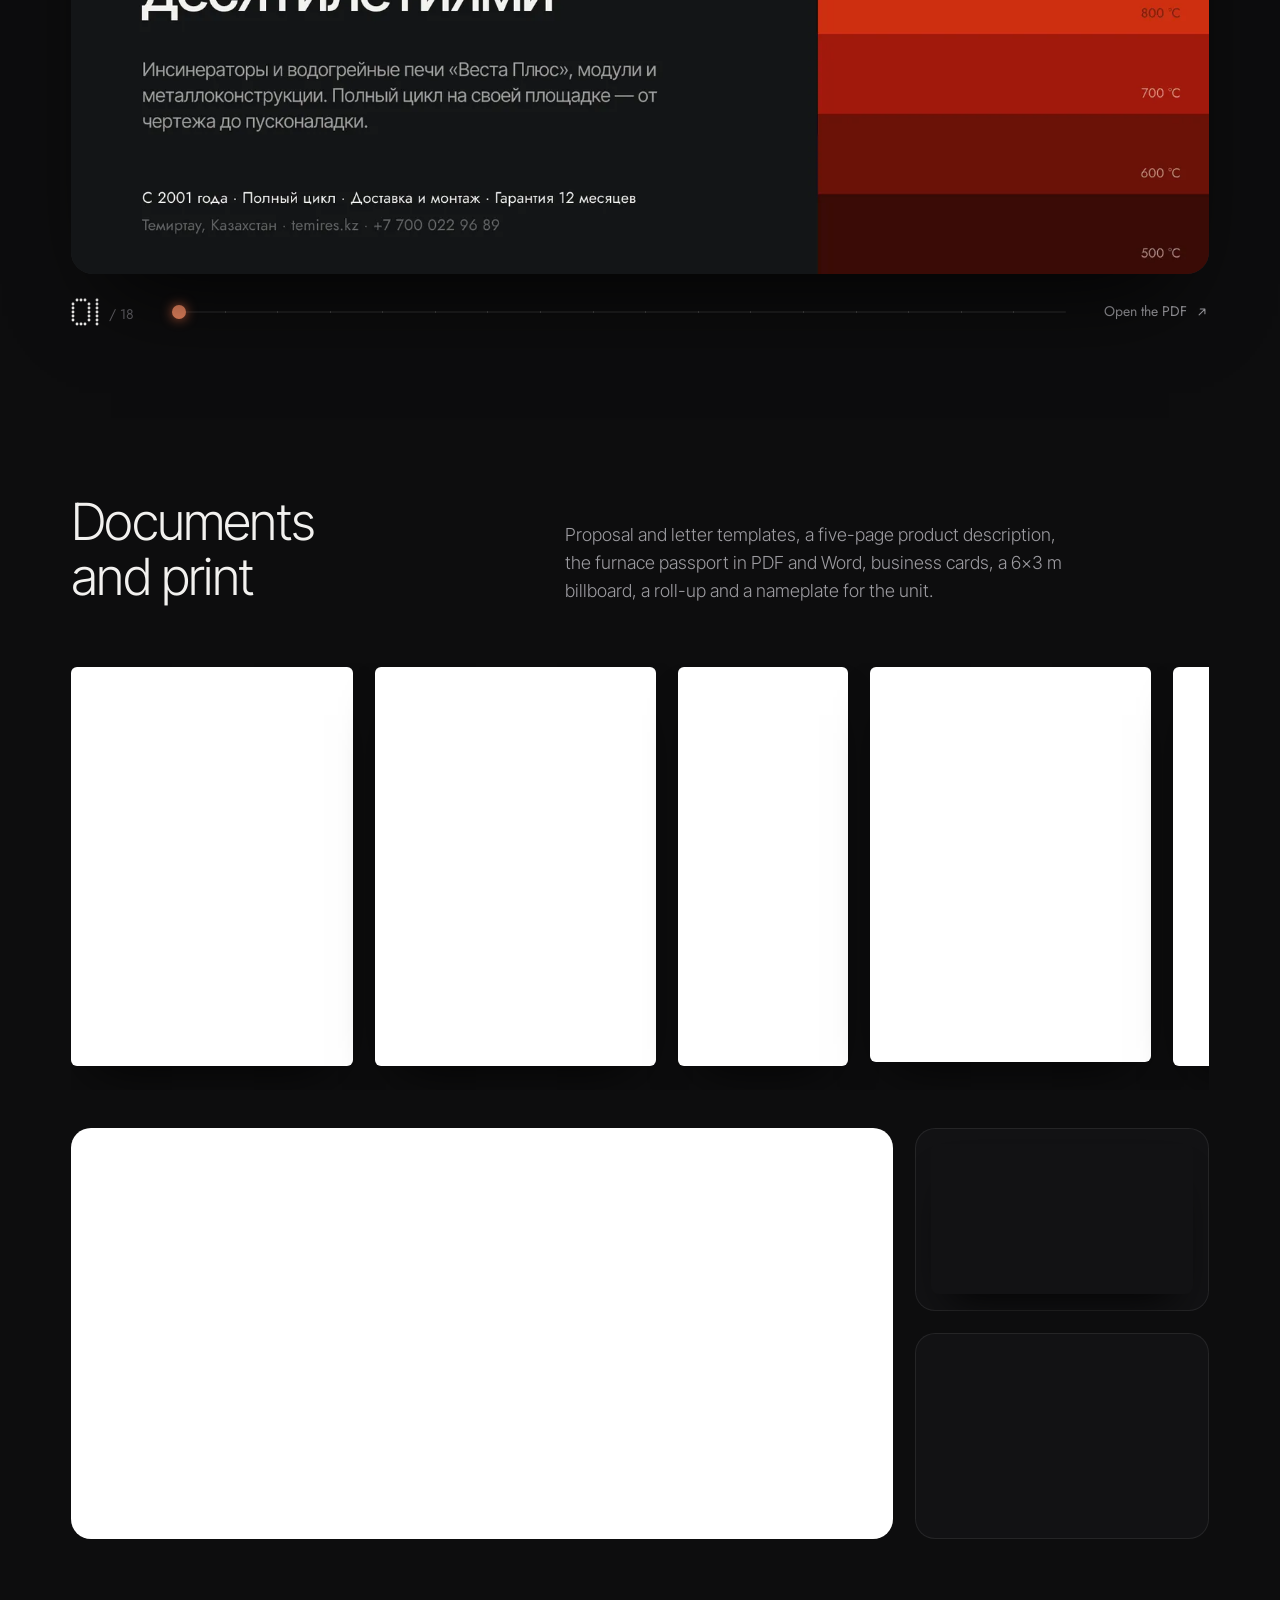
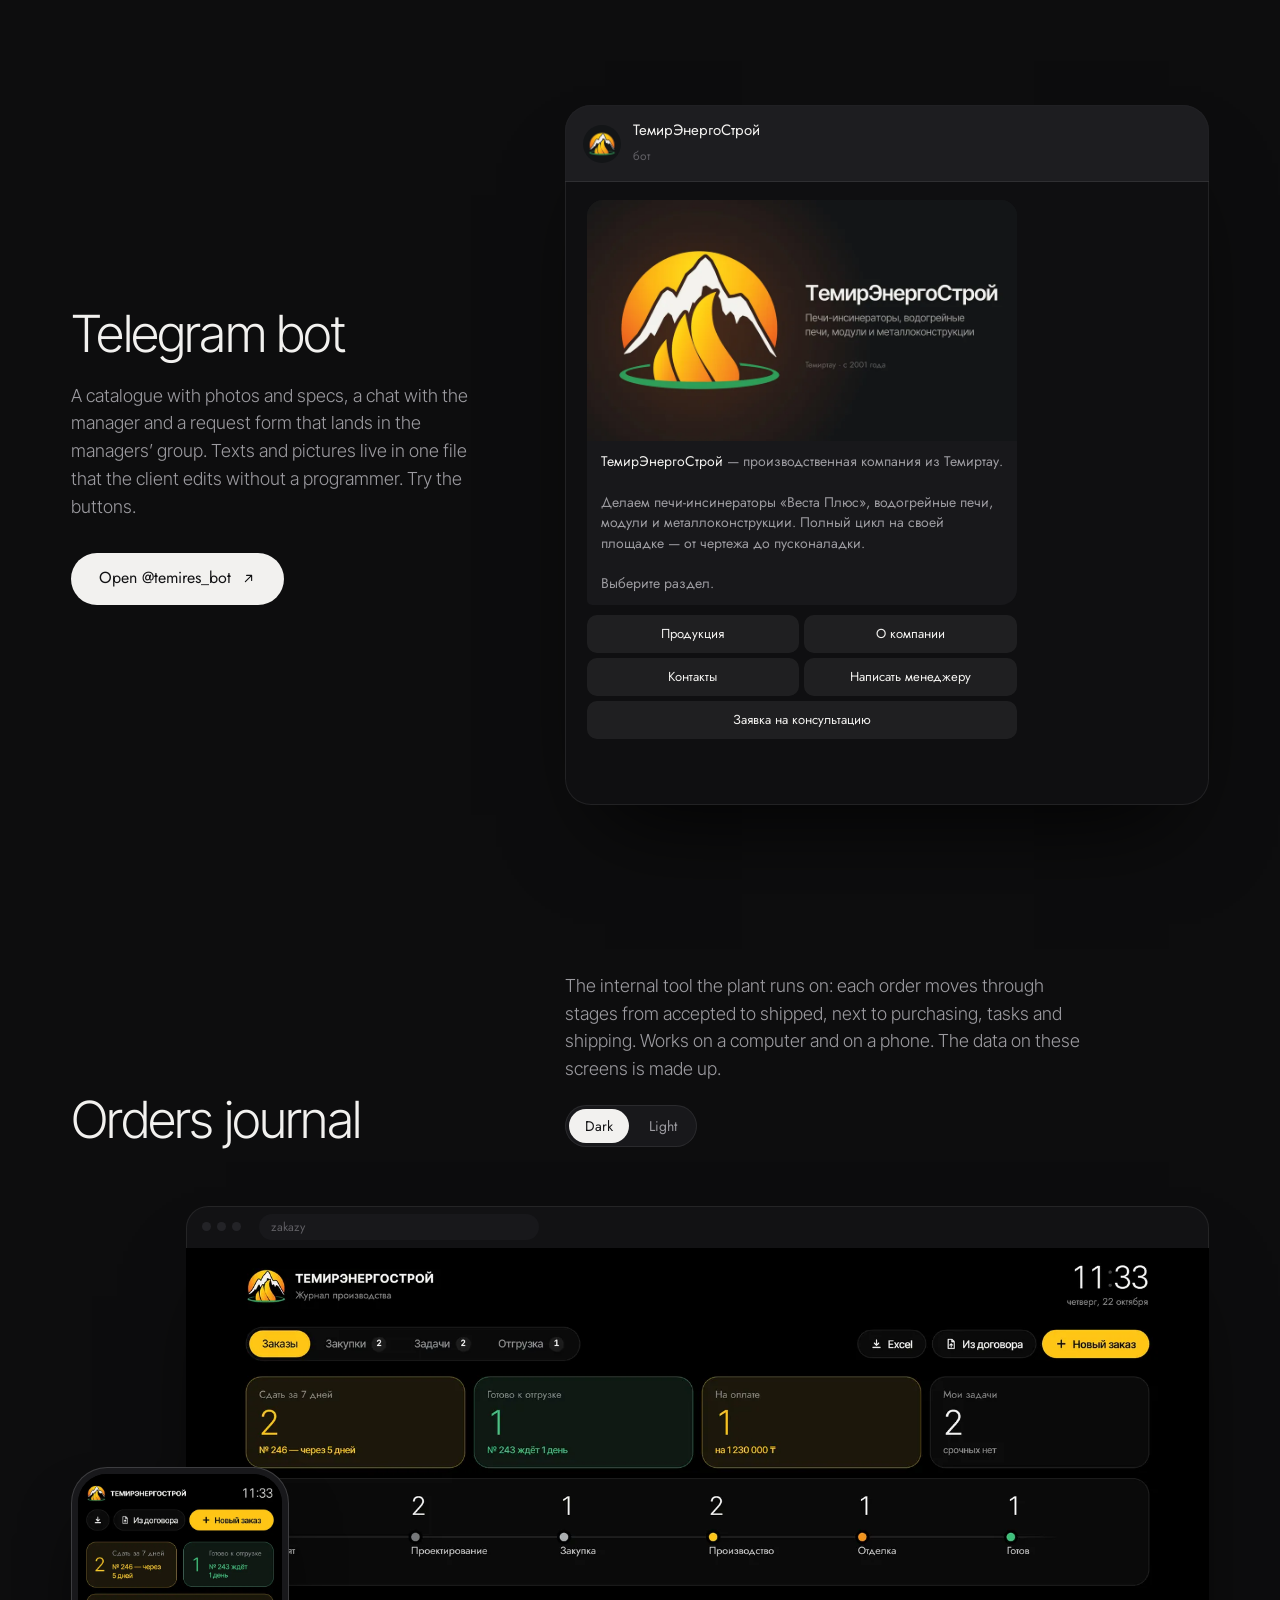
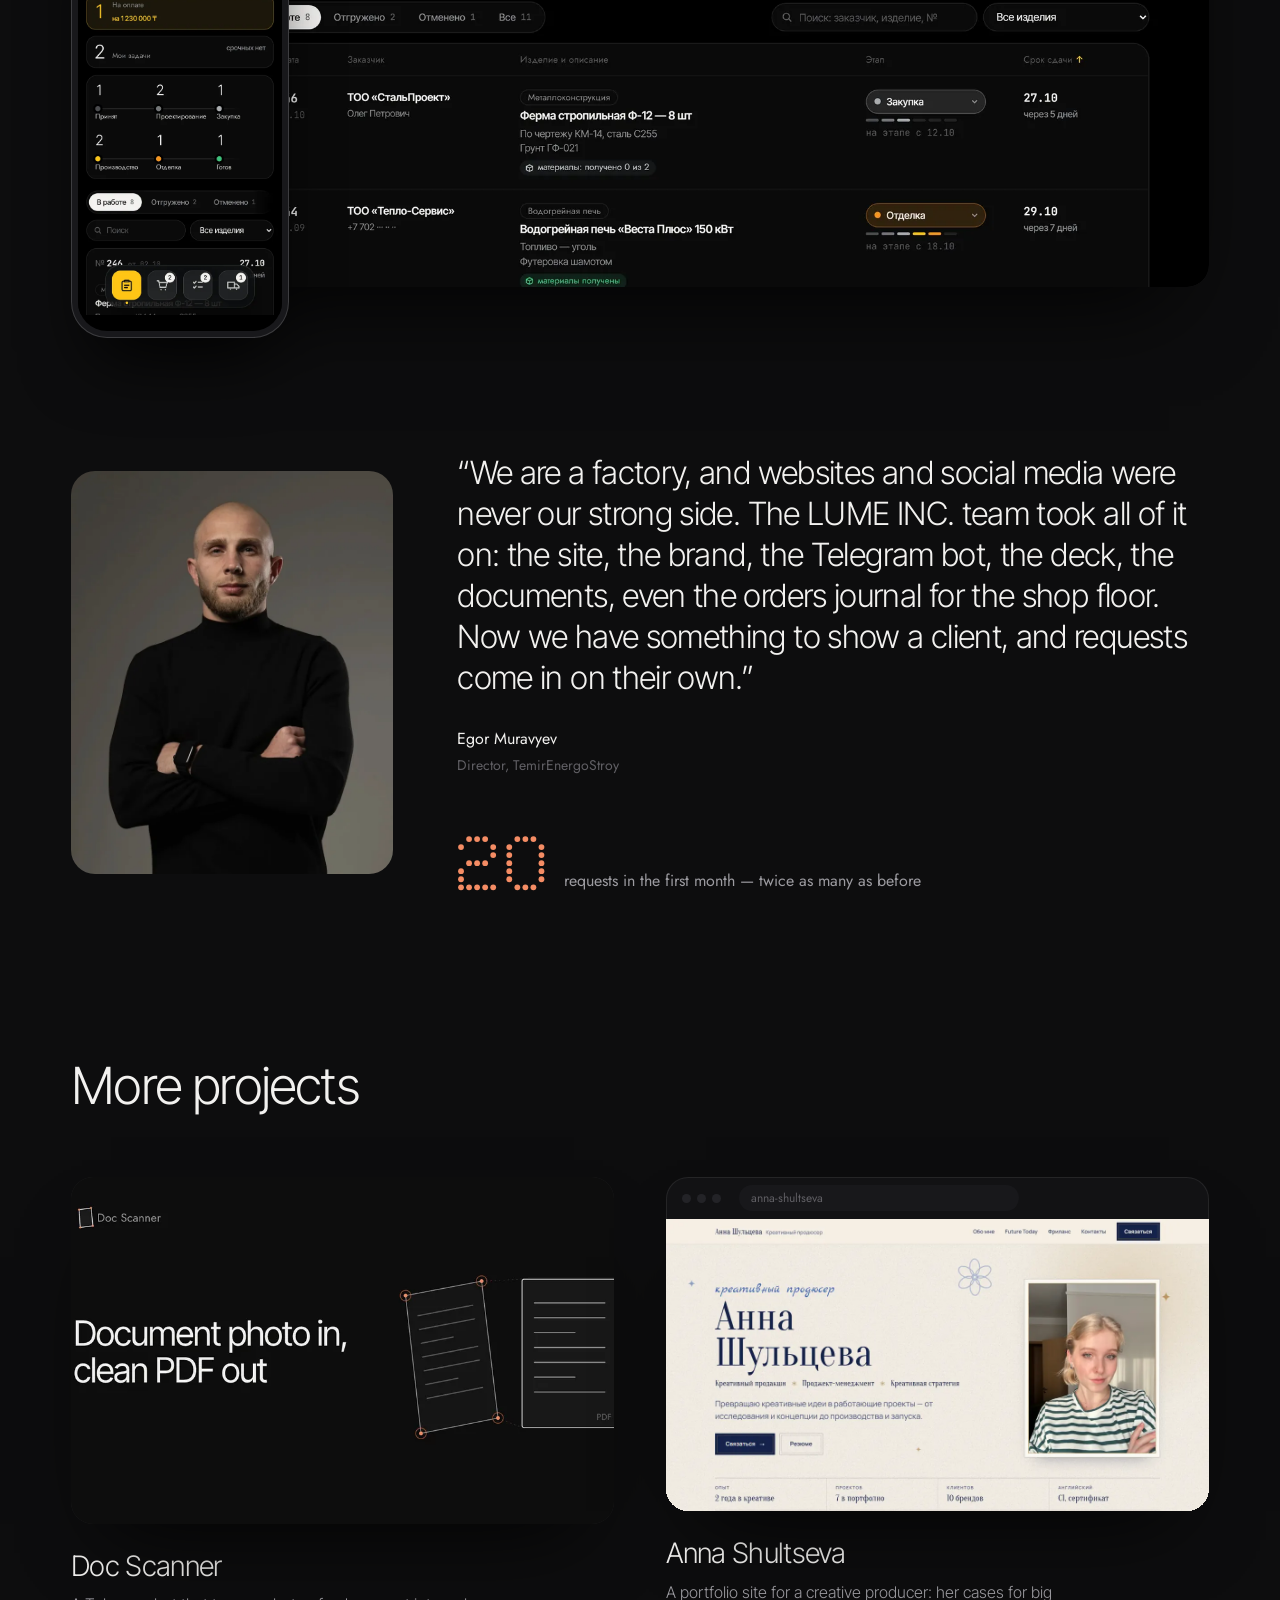
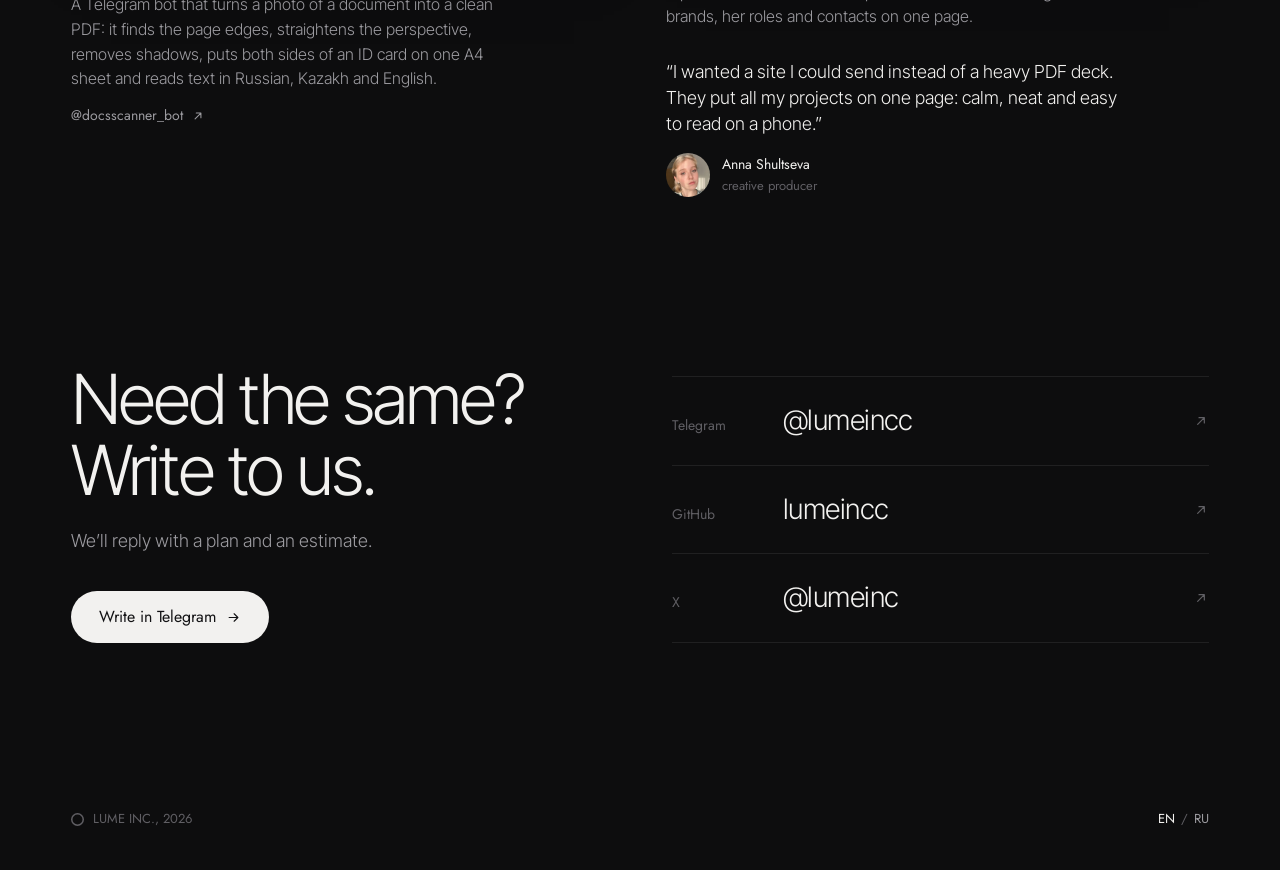
==== commit 9786a9c0: "Merge branch 'lume/showcase-mark'" ====
--- a/projects/index.html
+++ b/projects/index.html
@@ -21,8 +21,8 @@
 <link rel="icon" href="../favicon.svg" type="image/svg+xml">
 <link rel="preload" href="../fonts/inter-tight-300-latin.woff2" as="font" type="font/woff2" crossorigin>
 <link rel="preload" href="../fonts/jost-400-latin.woff2" as="font" type="font/woff2" crossorigin>
-<link rel="stylesheet" href="../style.css?v=31">
-<link rel="stylesheet" href="../projects.css?v=31">
+<link rel="stylesheet" href="../style.css?v=32">
+<link rel="stylesheet" href="../projects.css?v=32">
 </head>
 <body class="pj">
 
@@ -248,7 +248,7 @@
   <span class="lang"><a href="./" aria-current="page" lang="en">EN</a><span aria-hidden="true">/</span><a href="../ru/projects/" hreflang="ru" lang="ru">RU</a></span>
 </footer>
 
-<script src="../site.js?v=31"></script>
-<script src="../projects.js?v=31" data-media="../projects/temires/"></script>
+<script src="../site.js?v=32"></script>
+<script src="../projects.js?v=32" data-media="../projects/temires/"></script>
 </body>
 </html>
--- a/style.css
+++ b/style.css
@@ -230,6 +230,10 @@
 .pj-head{display:grid;grid-template-columns:minmax(0,.8fr) minmax(0,1.2fr);gap:clamp(20px,5vw,88px);align-items:end;margin-bottom:clamp(36px,4.6vw,60px)}
 .pj-head .lead{margin:0;max-width:52ch}
 .pj-head .btn{margin-top:22px}
+#products .pj-head{align-items:center;margin-bottom:clamp(28px,3.4vw,44px)}
+.prod-id{display:grid;justify-items:start;gap:4px}
+.prod-id img{width:clamp(76px,8vw,112px);height:auto;margin-left:calc(clamp(76px,8vw,112px) * -.08)}
+.prod-id h2{margin:0;font-family:var(--font-ui);font-weight:400;font-size:15px;letter-spacing:.14em;color:var(--fg-2)}
 .browser{position:relative;overflow:hidden;border-radius:22px;background:var(--card);box-shadow:inset 0 0 0 1px var(--line),0 50px 90px -40px rgba(0,0,0,.9)}
 .browser .bar{display:flex;align-items:center;gap:6px;height:42px;padding:0 16px;font-family:var(--font-ui);font-size:12px}
 .browser .bar i{width:9px;height:9px;border-radius:50%;background:var(--surface-2)}
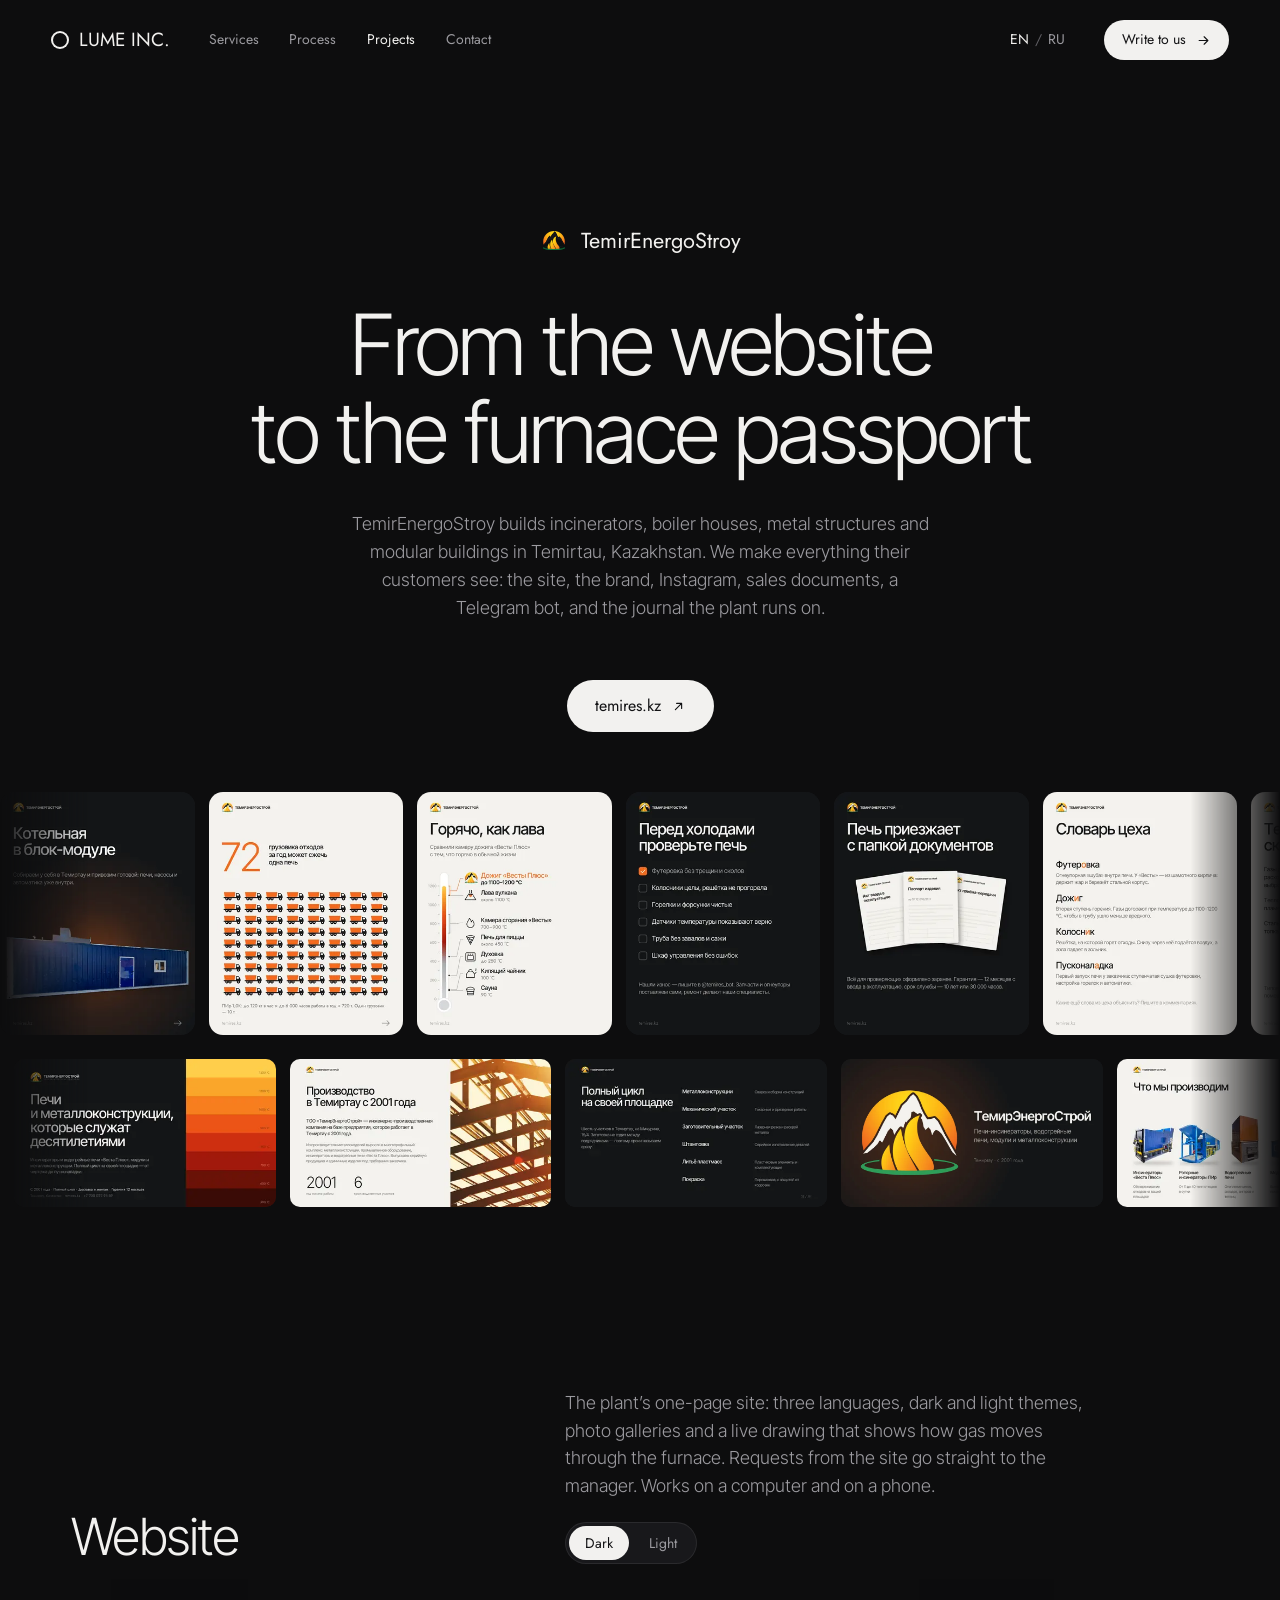
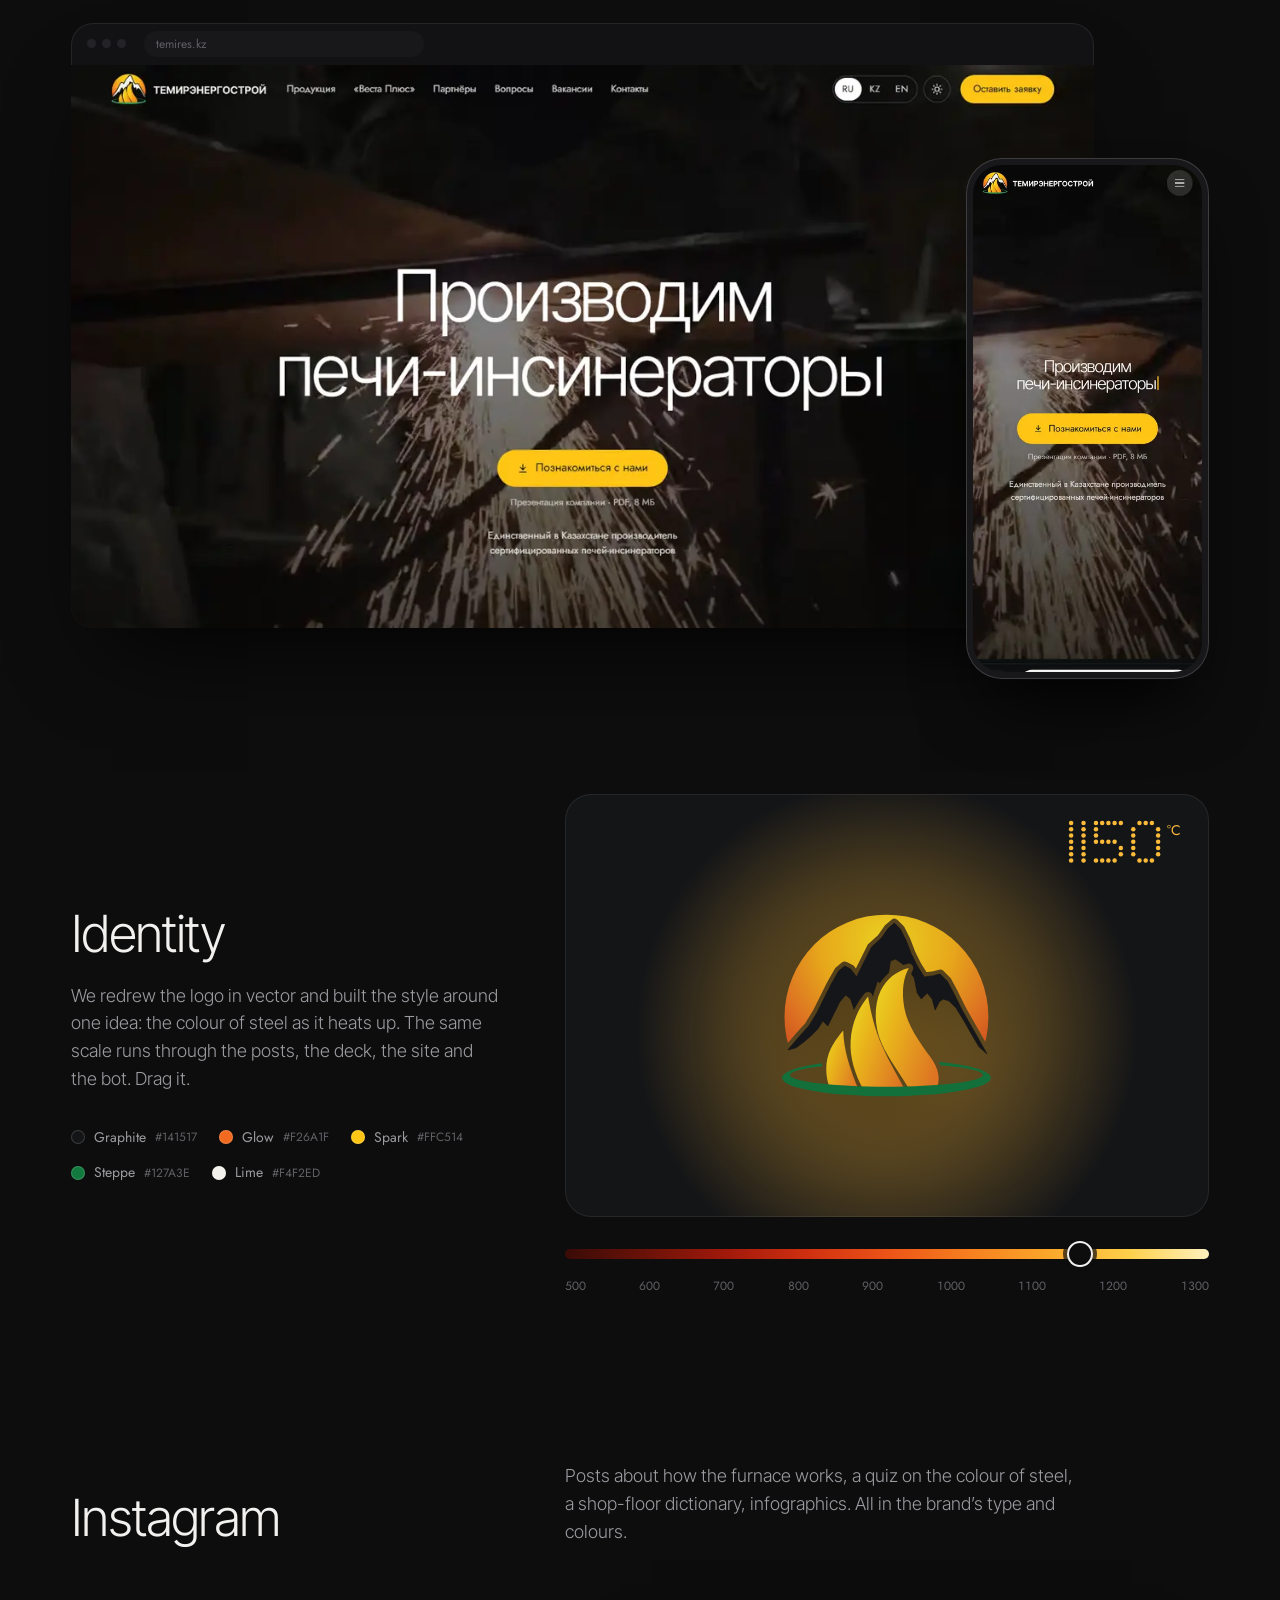
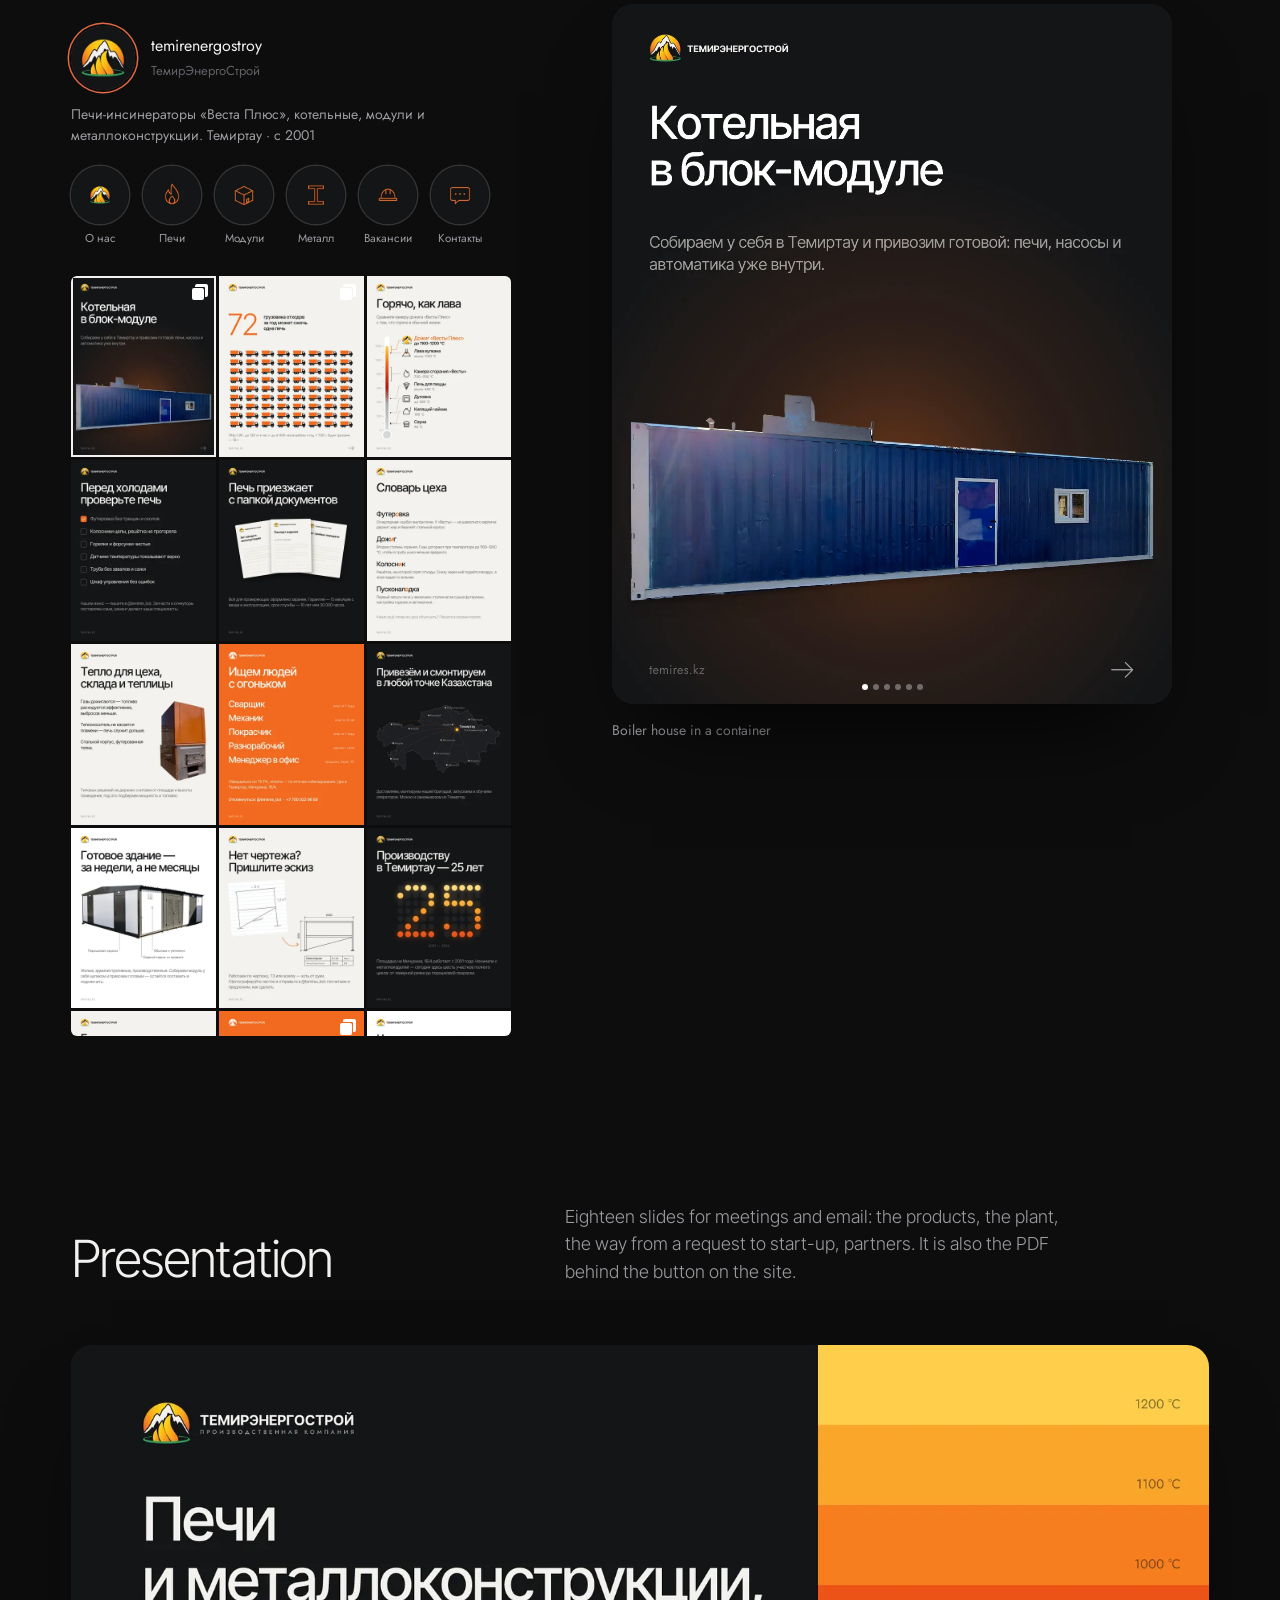
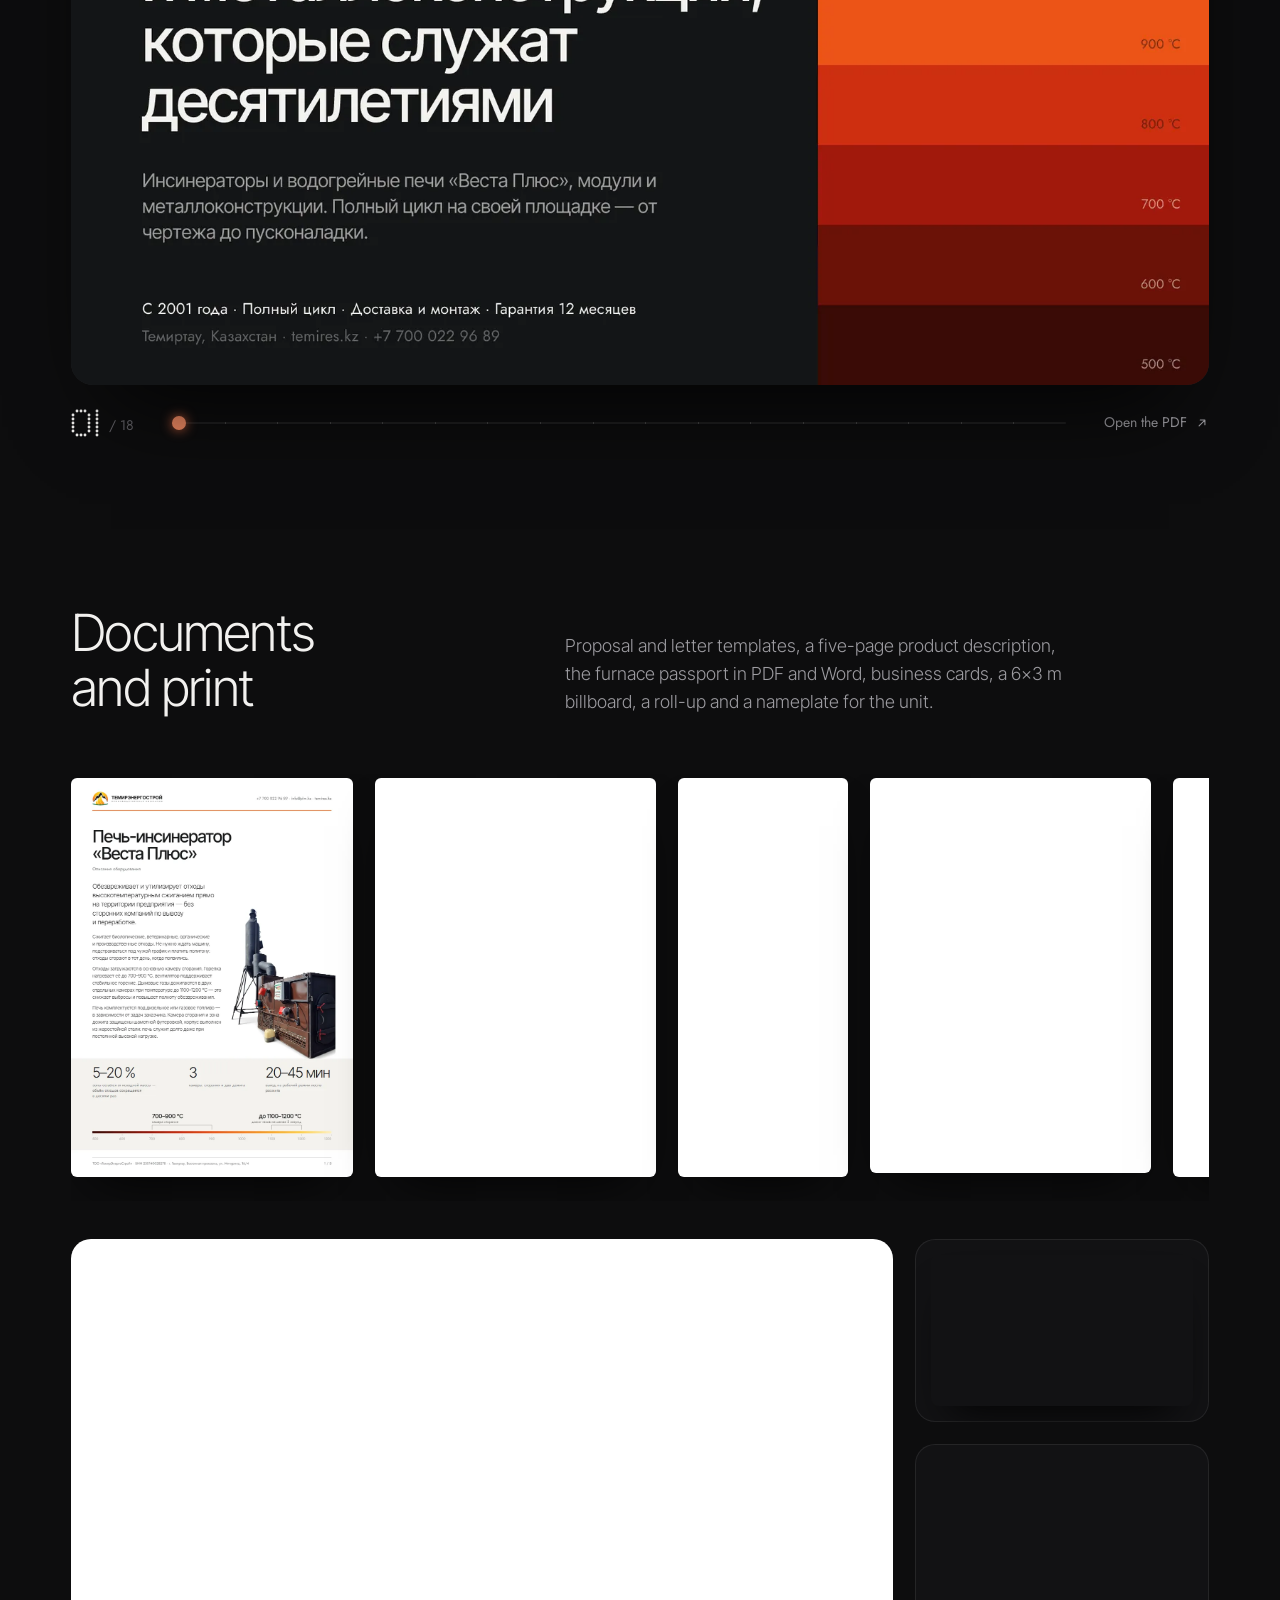
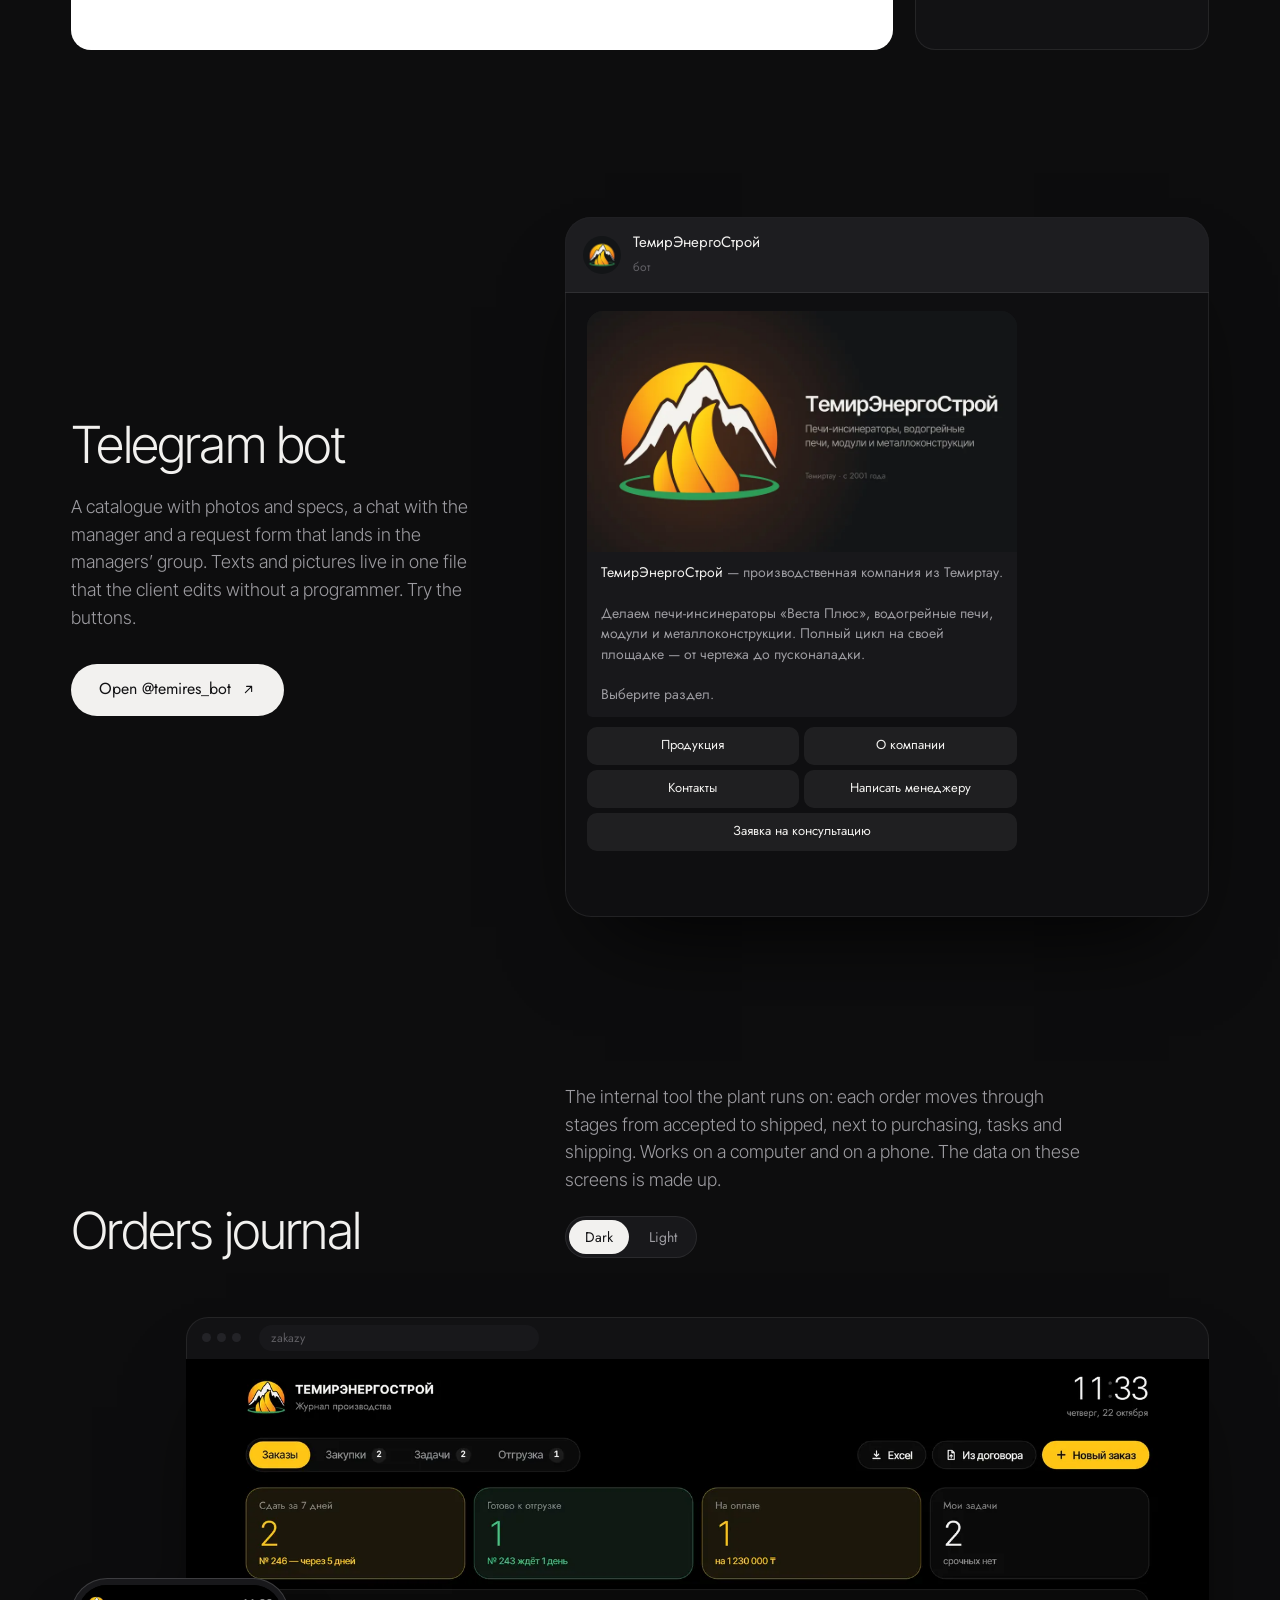
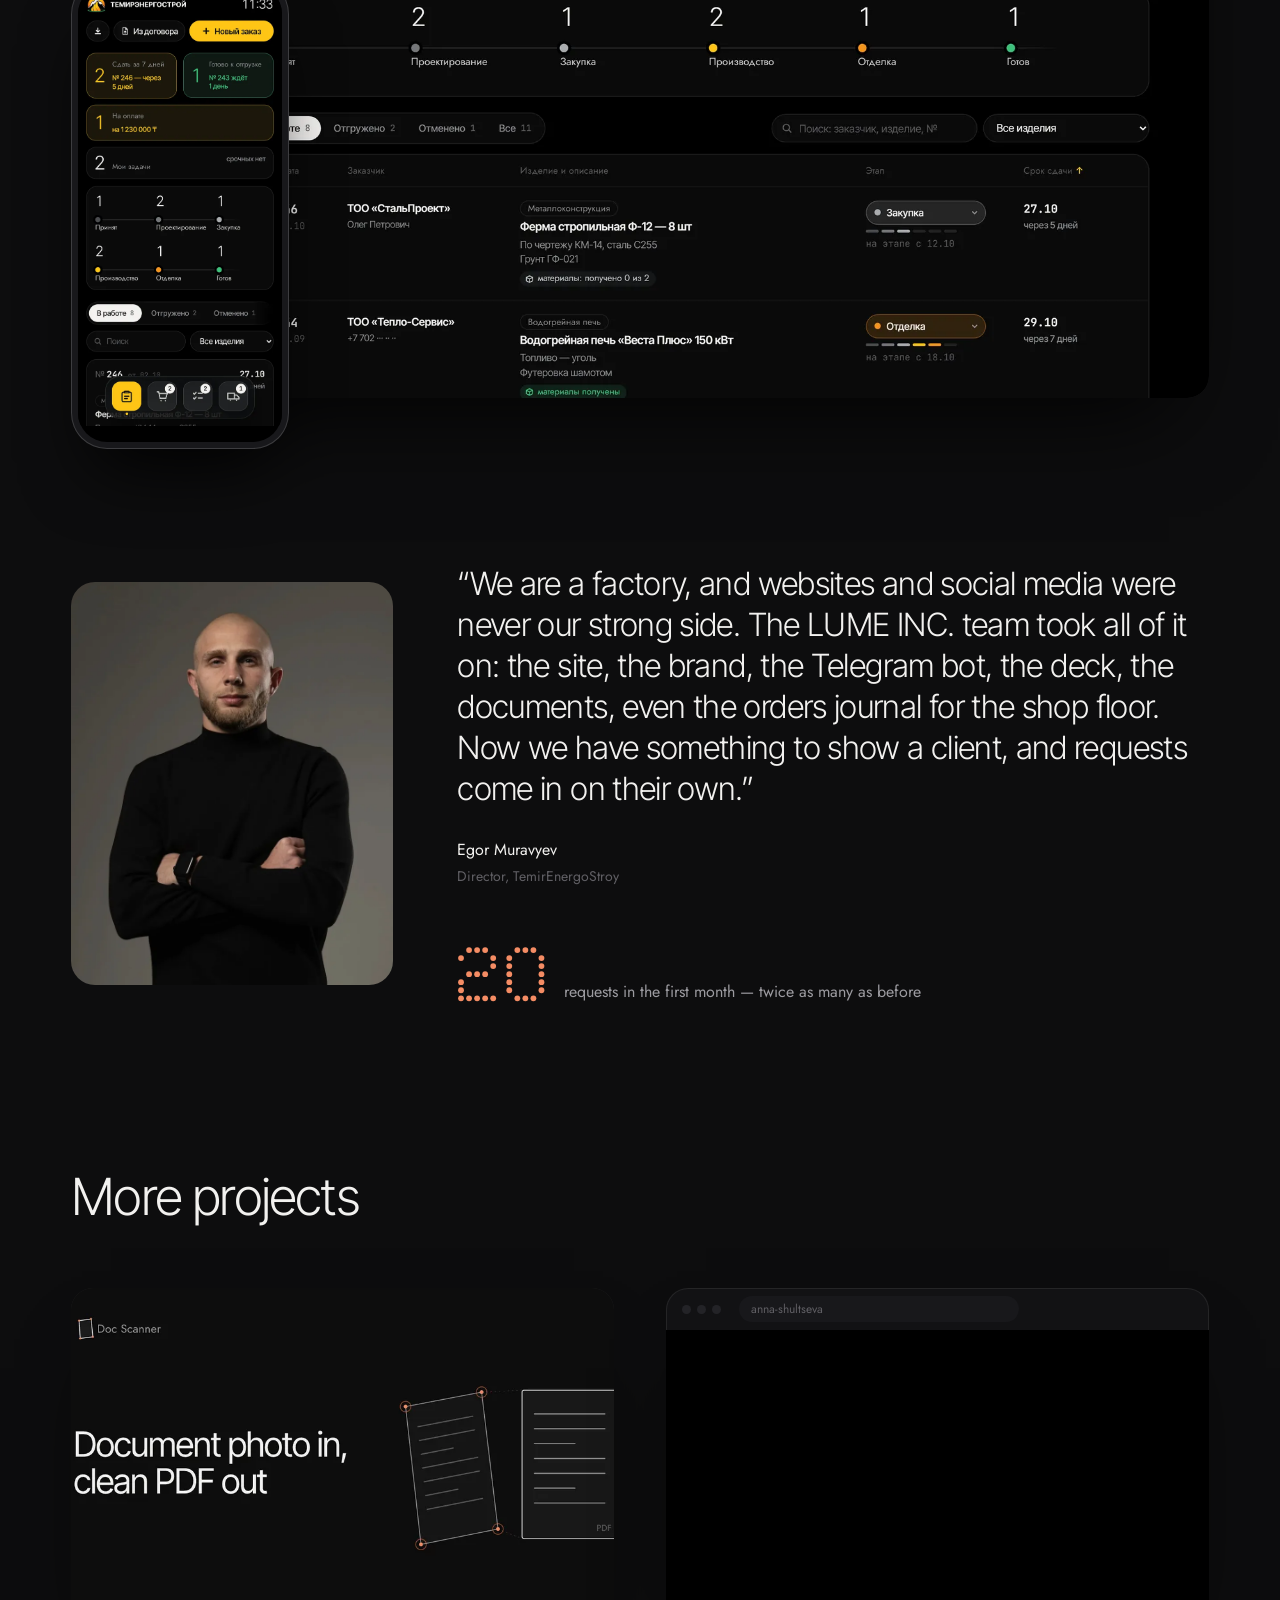
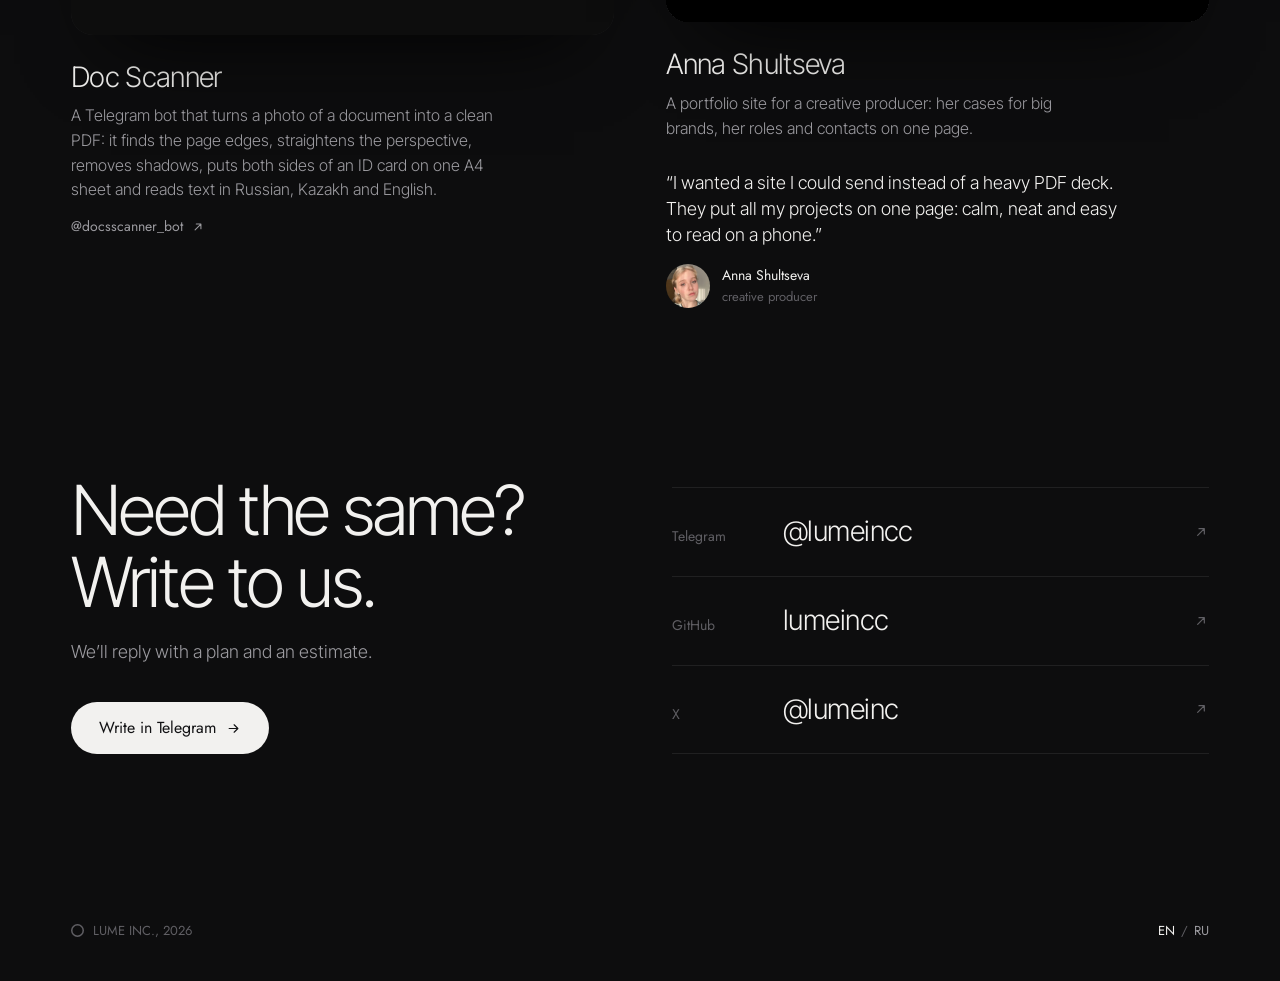
==== commit 9f59a2c2: "Merge branch 'lume/plain-wordmark'" ====
--- a/projects/index.html
+++ b/projects/index.html
@@ -21,8 +21,8 @@
 <link rel="icon" href="../favicon.svg" type="image/svg+xml">
 <link rel="preload" href="../fonts/inter-tight-300-latin.woff2" as="font" type="font/woff2" crossorigin>
 <link rel="preload" href="../fonts/jost-400-latin.woff2" as="font" type="font/woff2" crossorigin>
-<link rel="stylesheet" href="../style.css?v=32">
-<link rel="stylesheet" href="../projects.css?v=32">
+<link rel="stylesheet" href="../style.css?v=33">
+<link rel="stylesheet" href="../projects.css?v=33">
 </head>
 <body class="pj">
 
@@ -64,7 +64,7 @@
   <section class="sec wrap" id="site" data-theme-set>
     <div class="pj-head">
       <h2 class="h2">Website</h2>
-      <div><div class="seg" role="group" aria-label="Theme"><button type="button" data-t="dark" aria-pressed="true">Dark</button><button type="button" data-t="light" aria-pressed="false">Light</button></div></div>
+      <div><p class="lead">The plant’s one-page site: three languages, dark and light themes, photo galleries and a live drawing that shows how gas moves through the furnace. Requests from the site go straight to the manager. Works on a computer and on a phone.</p><div class="seg" role="group" aria-label="Theme"><button type="button" data-t="dark" aria-pressed="true">Dark</button><button type="button" data-t="light" aria-pressed="false">Light</button></div></div>
     </div>
     <div class="site-stage">
       <div class="browser">
@@ -248,7 +248,7 @@
   <span class="lang"><a href="./" aria-current="page" lang="en">EN</a><span aria-hidden="true">/</span><a href="../ru/projects/" hreflang="ru" lang="ru">RU</a></span>
 </footer>
 
-<script src="../site.js?v=32"></script>
-<script src="../projects.js?v=32" data-media="../projects/temires/"></script>
+<script src="../site.js?v=33"></script>
+<script src="../projects.js?v=33" data-media="../projects/temires/"></script>
 </body>
 </html>
--- a/style.css
+++ b/style.css
@@ -231,9 +231,8 @@
 .pj-head .lead{margin:0;max-width:52ch}
 .pj-head .btn{margin-top:22px}
 #products .pj-head{align-items:center;margin-bottom:clamp(28px,3.4vw,44px)}
-.prod-id{display:grid;justify-items:start;gap:4px}
-.prod-id img{width:clamp(76px,8vw,112px);height:auto;margin-left:calc(clamp(76px,8vw,112px) * -.08)}
-.prod-id h2{margin:0;font-family:var(--font-ui);font-weight:400;font-size:15px;letter-spacing:.14em;color:var(--fg-2)}
+.prod-id{display:grid;justify-items:start}
+.volume{margin:0;font-family:var(--font-ui);font-weight:400;font-size:clamp(72px,10vw,140px);line-height:.9;letter-spacing:.04em;color:var(--fg)}
 .browser{position:relative;overflow:hidden;border-radius:22px;background:var(--card);box-shadow:inset 0 0 0 1px var(--line),0 50px 90px -40px rgba(0,0,0,.9)}
 .browser .bar{display:flex;align-items:center;gap:6px;height:42px;padding:0 16px;font-family:var(--font-ui);font-size:12px}
 .browser .bar i{width:9px;height:9px;border-radius:50%;background:var(--surface-2)}
